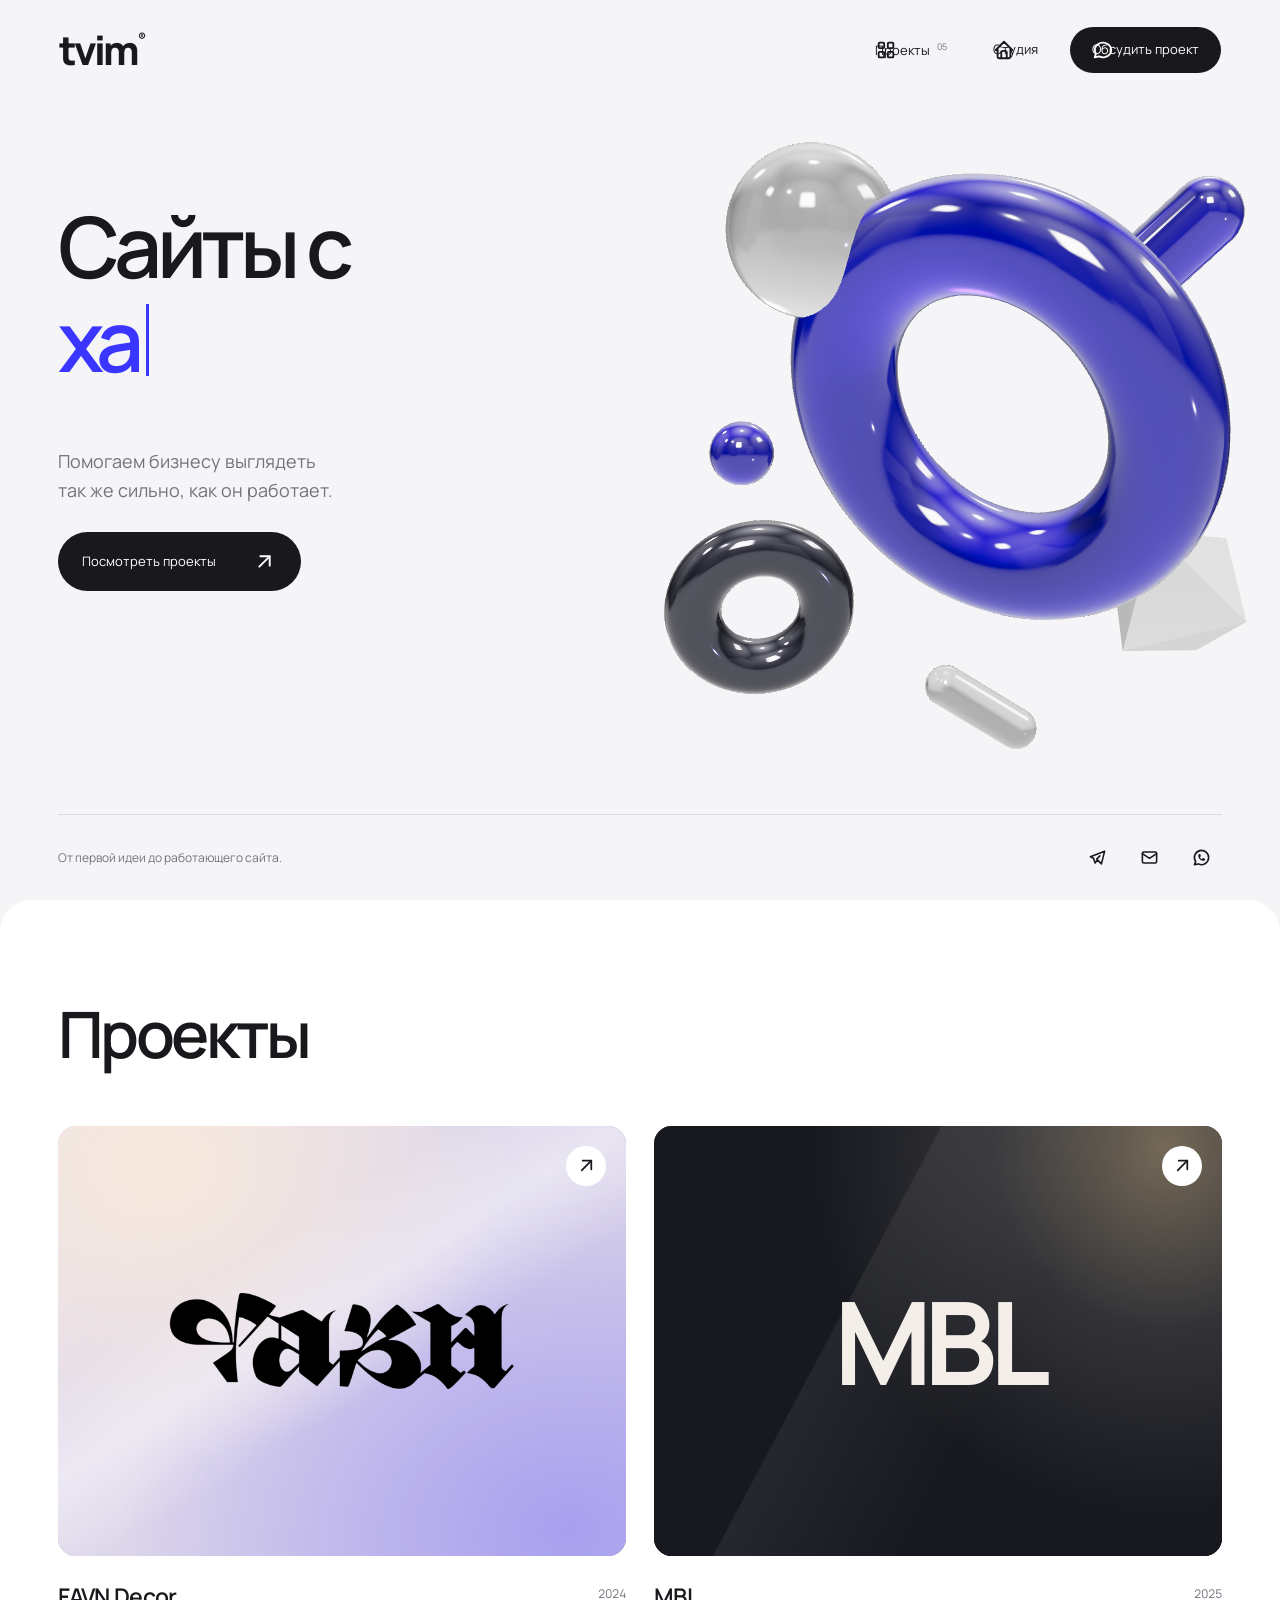
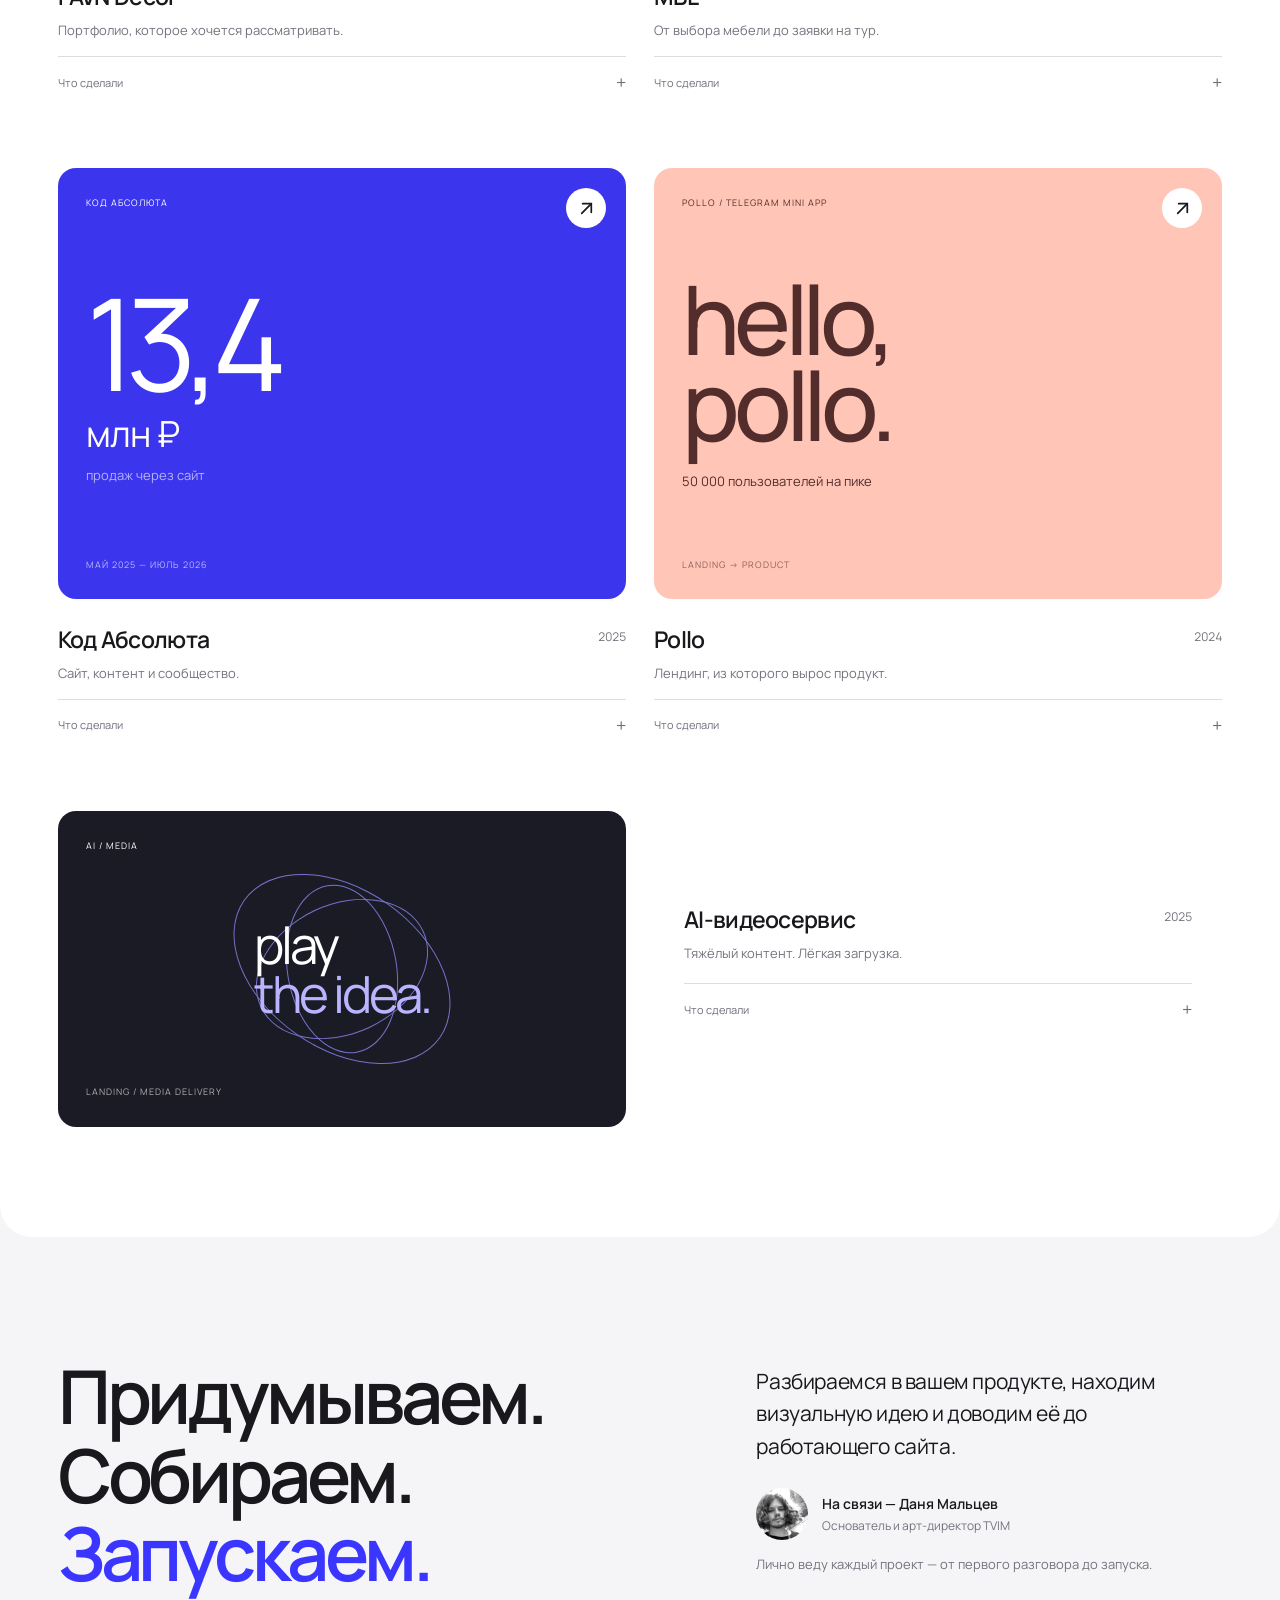
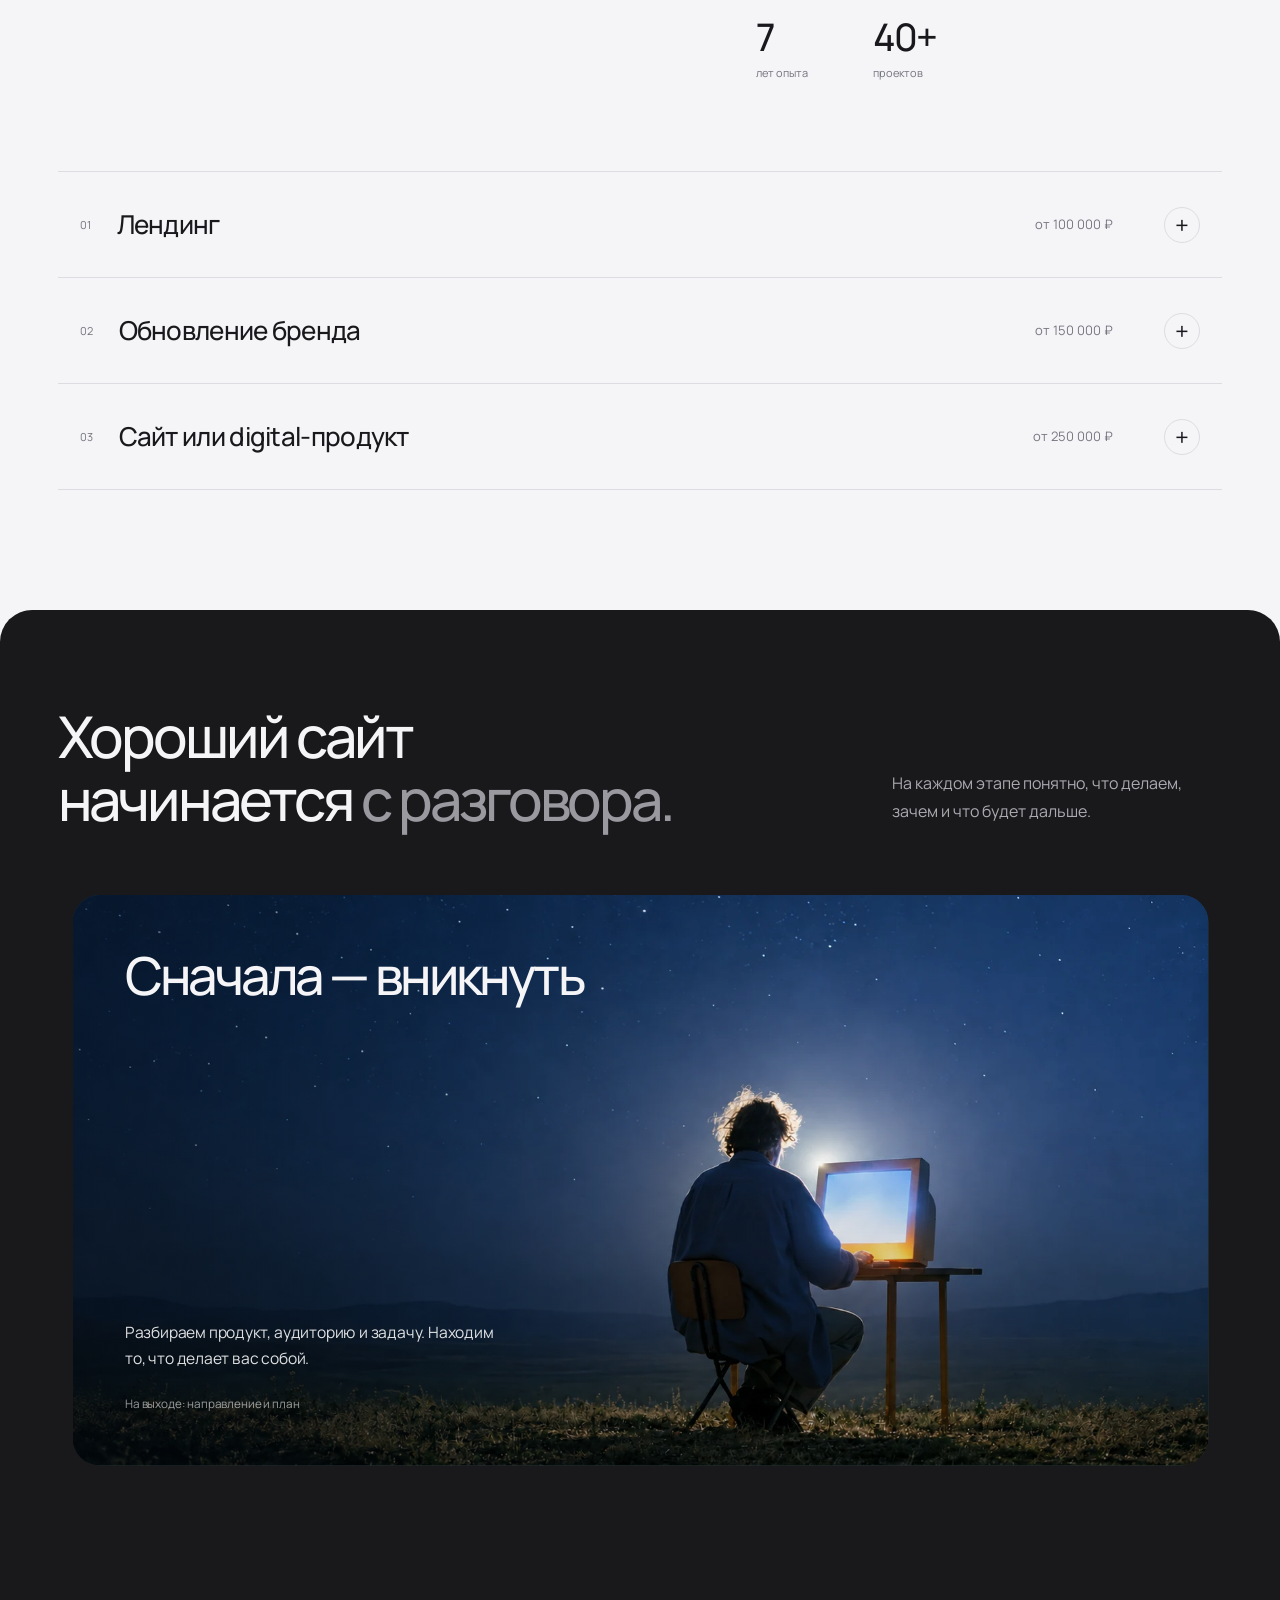
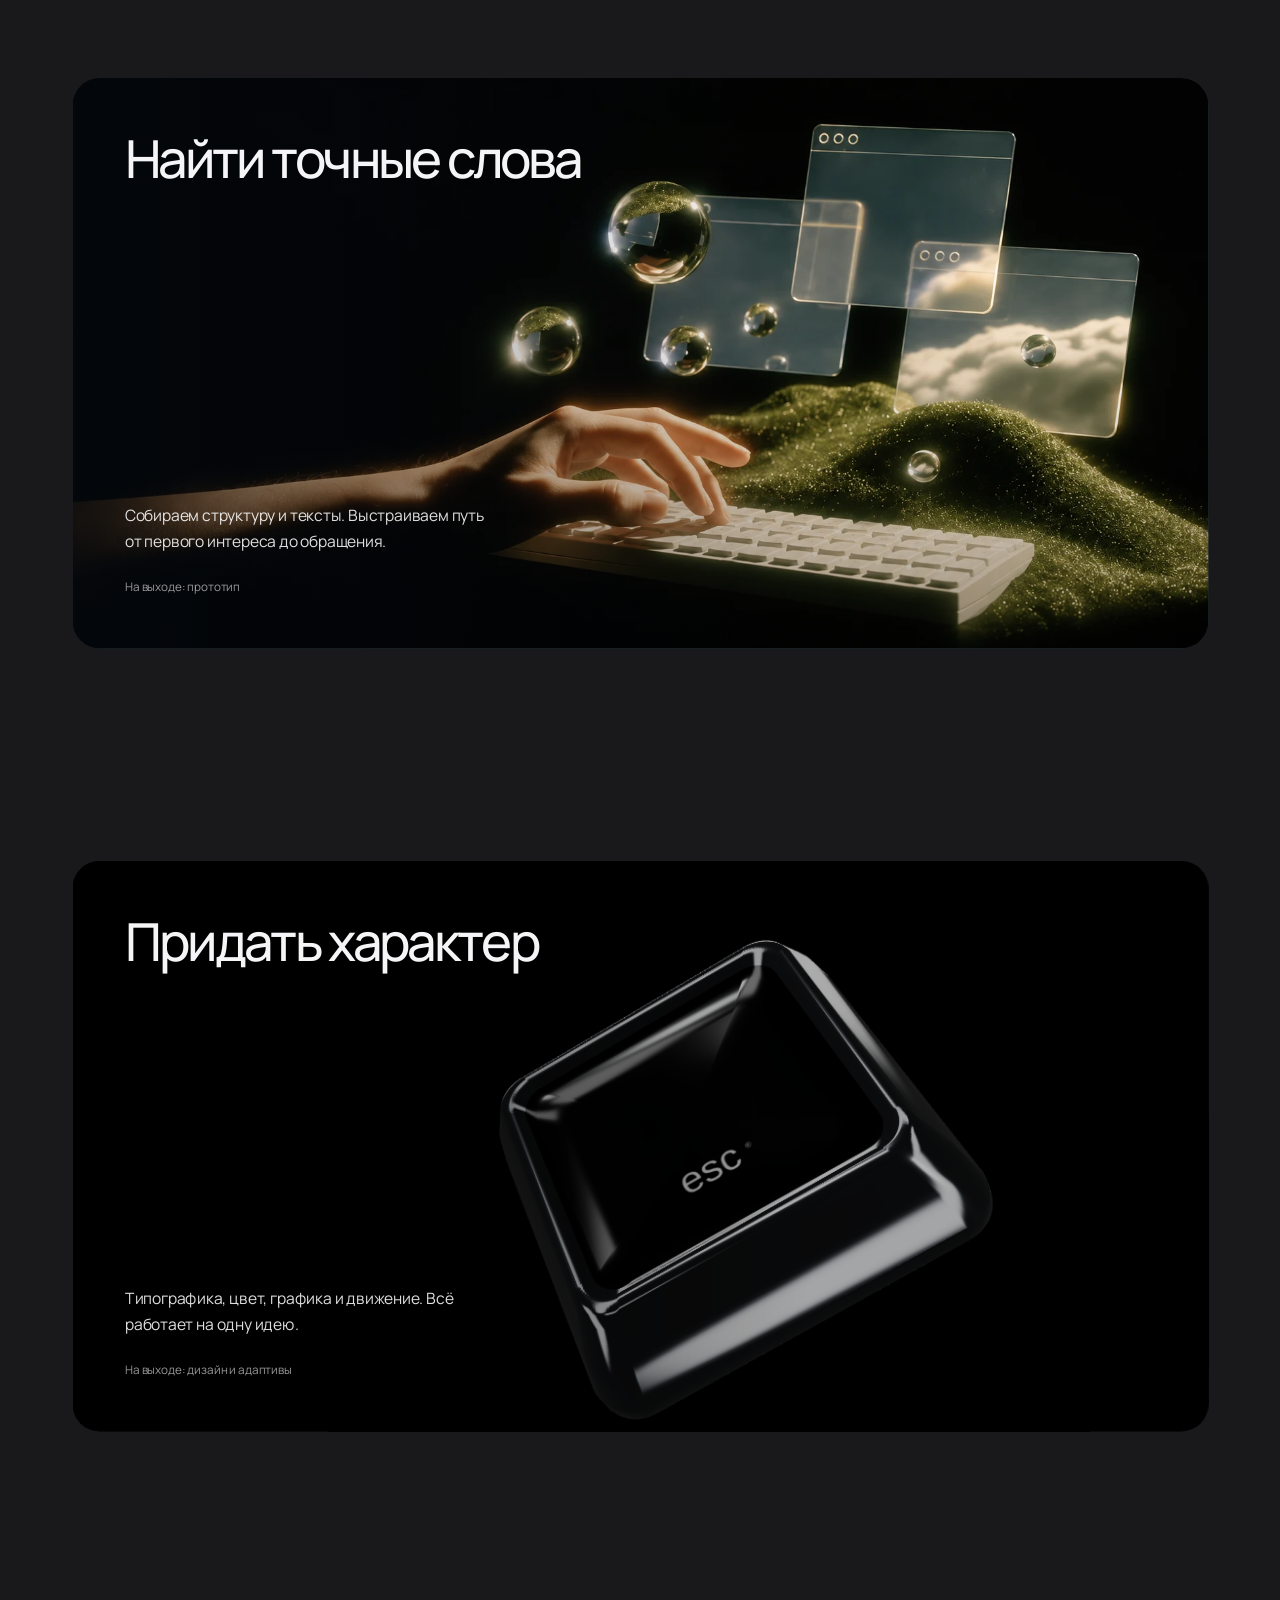
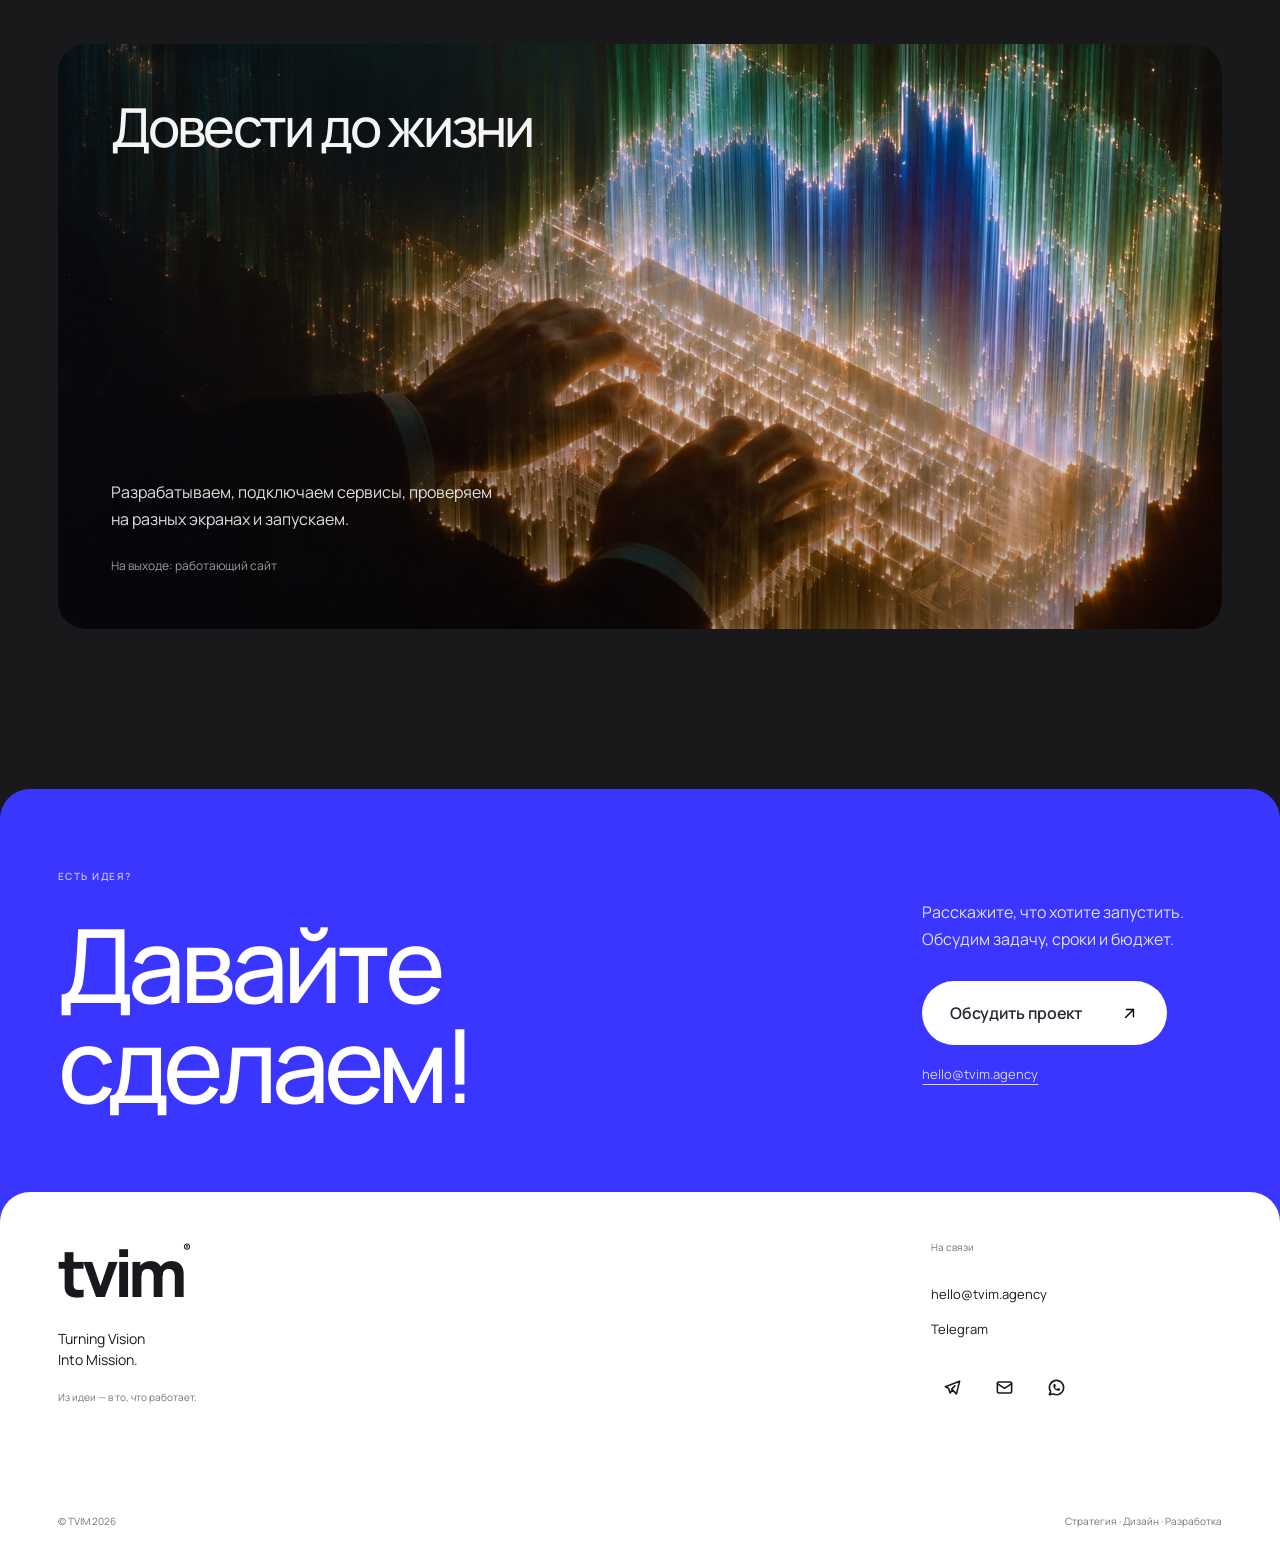
==== index.html @ 922afba2 "Add bounded touch interaction to hero and start mobile previews at viewport center" ====
<!doctype html>
<html lang="ru"><head><meta charset="utf-8"><meta name="viewport" content="width=device-width,initial-scale=1"><title>TVIM — сайты с характером</title><meta name="description" content="TVIM — дизайн и разработка сайтов, брендинг и digital-продукты. Избранные проекты студии."><meta name="theme-color" content="#f5f5f7"><link rel="icon" href="data:image/svg+xml,%3Csvg xmlns='http://www.w3.org/2000/svg' viewBox='0 0 32 32'%3E%3Crect width='32' height='32' rx='8' fill='%233a36ff'/%3E%3Cpath d='M6 9h20v4h-8v12h-4V13H6' fill='white'/%3E%3C/svg%3E"><link rel="stylesheet" href="loader.css?v=20261017-clean-v3"><script src="loader.js?v=20261017-intro-v1"></script><link rel="stylesheet" href="style.css?v=20261017-mobile-v4"><link rel="stylesheet" href="process-posters.css?v=20261017-covers-v1"><script type="importmap">{"imports":{"three":"./vendor/three.module.js"}}</script></head>
<body><div class="site-loader" id="site-loader" aria-hidden="true"><div class="site-loader__logo">tvim<sup>®</sup></div><div class="site-loader__track"><span class="site-loader__bar"></span></div></div><a class="skip" href="#cases">К проектам</a>
<header class="nav"><a href="#top" class="logo" aria-label="TVIM — главная">tvim<span>®</span></a><nav aria-label="Навигация"><a href="#cases" data-section="cases" class="nav-item" aria-label="Проекты" data-tip="Проекты"><span class="nav-icon"><svg class="icon icon-outline" aria-hidden="true" focusable="false"
  xmlns="http://www.w3.org/2000/svg"
  width="24"
  height="24"
  viewBox="0 0 24 24"
  fill="none"
  stroke="currentColor"
  stroke-width="2"
  stroke-linecap="round"
  stroke-linejoin="round"
>
  <path d="M4 5a1 1 0 0 1 1 -1h4a1 1 0 0 1 1 1v4a1 1 0 0 1 -1 1h-4a1 1 0 0 1 -1 -1l0 -4" />
  <path d="M14 5a1 1 0 0 1 1 -1h4a1 1 0 0 1 1 1v4a1 1 0 0 1 -1 1h-4a1 1 0 0 1 -1 -1l0 -4" />
  <path d="M4 15a1 1 0 0 1 1 -1h4a1 1 0 0 1 1 1v4a1 1 0 0 1 -1 1h-4a1 1 0 0 1 -1 -1l0 -4" />
  <path d="M14 15a1 1 0 0 1 1 -1h4a1 1 0 0 1 1 1v4a1 1 0 0 1 -1 1h-4a1 1 0 0 1 -1 -1l0 -4" />
</svg><svg class="icon icon-filled" aria-hidden="true" focusable="false"
  xmlns="http://www.w3.org/2000/svg"
  width="24"
  height="24"
  viewBox="0 0 24 24"
  fill="currentColor"
>
  <path d="M9 3a2 2 0 0 1 2 2v4a2 2 0 0 1 -2 2h-4a2 2 0 0 1 -2 -2v-4a2 2 0 0 1 2 -2z" />
  <path d="M19 3a2 2 0 0 1 2 2v4a2 2 0 0 1 -2 2h-4a2 2 0 0 1 -2 -2v-4a2 2 0 0 1 2 -2z" />
  <path d="M9 13a2 2 0 0 1 2 2v4a2 2 0 0 1 -2 2h-4a2 2 0 0 1 -2 -2v-4a2 2 0 0 1 2 -2z" />
  <path d="M19 13a2 2 0 0 1 2 2v4a2 2 0 0 1 -2 2h-4a2 2 0 0 1 -2 -2v-4a2 2 0 0 1 2 -2z" />
</svg></span><span class="nav-label">Проекты <sup>05</sup></span></a><a href="#studio" data-section="studio" class="nav-item" aria-label="Студия" data-tip="Студия"><span class="nav-icon"><svg class="icon icon-outline" aria-hidden="true" focusable="false"
  xmlns="http://www.w3.org/2000/svg"
  width="24"
  height="24"
  viewBox="0 0 24 24"
  fill="none"
  stroke="currentColor"
  stroke-width="2"
  stroke-linecap="round"
  stroke-linejoin="round"
>
  <path d="M5 12l-2 0l9 -9l9 9l-2 0" />
  <path d="M5 12v7a2 2 0 0 0 2 2h10a2 2 0 0 0 2 -2v-7" />
  <path d="M9 21v-6a2 2 0 0 1 2 -2h2a2 2 0 0 1 2 2v6" />
</svg><svg class="icon icon-filled" aria-hidden="true" focusable="false"
  xmlns="http://www.w3.org/2000/svg"
  width="24"
  height="24"
  viewBox="0 0 24 24"
  fill="currentColor"
>
  <path d="M12.707 2.293l9 9c.63 .63 .184 1.707 -.707 1.707h-1v6a3 3 0 0 1 -3 3h-1v-7a3 3 0 0 0 -2.824 -2.995l-.176 -.005h-2a3 3 0 0 0 -3 3v7h-1a3 3 0 0 1 -3 -3v-6h-1c-.89 0 -1.337 -1.077 -.707 -1.707l9 -9a1 1 0 0 1 1.414 0m.293 11.707a1 1 0 0 1 1 1v7h-4v-7a1 1 0 0 1 .883 -.993l.117 -.007z" />
</svg></span><span class="nav-label">Студия</span></a><a data-section="contact" class="nav-item contact-link" href="#contact" aria-label="Обсудить проект" data-tip="Обсудить проект"><span class="nav-icon"><svg class="icon icon-outline" aria-hidden="true" focusable="false"
  xmlns="http://www.w3.org/2000/svg"
  width="24"
  height="24"
  viewBox="0 0 24 24"
  fill="none"
  stroke="currentColor"
  stroke-width="2"
  stroke-linecap="round"
  stroke-linejoin="round"
>
  <path d="M3 20l1.3 -3.9c-2.324 -3.437 -1.426 -7.872 2.1 -10.374c3.526 -2.501 8.59 -2.296 11.845 .48c3.255 2.777 3.695 7.266 1.029 10.501c-2.666 3.235 -7.615 4.215 -11.574 2.293l-4.7 1" />
</svg><svg class="icon icon-filled" aria-hidden="true" focusable="false"
  xmlns="http://www.w3.org/2000/svg"
  width="24"
  height="24"
  viewBox="0 0 24 24"
  fill="currentColor"
>
  <path d="M5.821 4.91c3.899 -2.765 9.468 -2.539 13.073 .535c3.667 3.129 4.168 8.238 1.152 11.898c-2.841 3.447 -7.965 4.583 -12.231 2.805l-.233 -.101l-4.374 .931l-.04 .006l-.035 .007h-.018l-.022 .005h-.038l-.033 .004l-.021 -.001l-.023 .001l-.033 -.003h-.035l-.022 -.004l-.022 -.002l-.035 -.007l-.034 -.005l-.016 -.004l-.024 -.005l-.049 -.016l-.024 -.005l-.011 -.005l-.022 -.007l-.045 -.02l-.03 -.012l-.011 -.006l-.014 -.006l-.031 -.018l-.045 -.024l-.016 -.011l-.037 -.026l-.04 -.027l-.002 -.004l-.013 -.009l-.043 -.04l-.025 -.02l-.006 -.007l-.056 -.062l-.013 -.014l-.011 -.014l-.039 -.056l-.014 -.019l-.005 -.01l-.042 -.073l-.007 -.012l-.004 -.008l-.007 -.012l-.014 -.038l-.02 -.042l-.004 -.016l-.004 -.01l-.017 -.061l-.007 -.018l-.002 -.015l-.005 -.019l-.005 -.033l-.008 -.042l-.002 -.031l-.003 -.01v-.016l-.004 -.054l.001 -.036l.001 -.023l.002 -.053l.004 -.025v-.019l.008 -.035l.005 -.034l.005 -.02l.004 -.02l.018 -.06l.003 -.013l1.15 -3.45l-.022 -.037c-2.21 -3.747 -1.209 -8.391 2.413 -11.119z" />
</svg></span><span class="nav-label">Обсудить проект</span></a></nav><span class="nav-progress" aria-hidden="true"></span></header>
<main>
<section class="hero" id="top">
<div class="hero-copy"><h1 aria-label="Сайты с характером"><span>Сайты с</span><br><span class="type-line" aria-hidden="true"><em id="typed-word">характером.</em><i class="type-caret"></i></span></h1><button class="type-toggle" type="button" aria-pressed="false" aria-label="Остановить смену заголовка">Ⅱ</button><p class="lead">Помогаем бизнесу выглядеть<br>так же сильно, как он работает.</p><a class="pill-button" href="#cases">Посмотреть проекты <span><span class="arrow-motion" aria-hidden="true"><svg class="arrow arrow-first" aria-hidden="true" focusable="false"
  xmlns="http://www.w3.org/2000/svg"
  width="24"
  height="24"
  viewBox="0 0 24 24"
  fill="none"
  stroke="currentColor"
  stroke-width="2"
  stroke-linecap="round"
  stroke-linejoin="round"
>
  <path d="M17 7l-10 10" />
  <path d="M8 7l9 0l0 9" />
</svg><svg class="arrow arrow-second" aria-hidden="true" focusable="false"
  xmlns="http://www.w3.org/2000/svg"
  width="24"
  height="24"
  viewBox="0 0 24 24"
  fill="none"
  stroke="currentColor"
  stroke-width="2"
  stroke-linecap="round"
  stroke-linejoin="round"
>
  <path d="M17 7l-10 10" />
  <path d="M8 7l9 0l0 9" />
</svg></span></span></a></div>
<div class="scene" id="scene"><div class="scene-fallback" aria-hidden="true"><i></i><i></i><i></i></div><canvas id="hero-canvas" aria-hidden="true"></canvas></div>
<div class="hero-foot"><span>От первой идеи до работающего сайта.</span><div class="social-links"><a href="https://t.me/danyamaltsev" target="_blank" rel="noopener" aria-label="Telegram" title="Telegram"><svg class="icon" aria-hidden="true" focusable="false"
  xmlns="http://www.w3.org/2000/svg"
  width="24"
  height="24"
  viewBox="0 0 24 24"
  fill="none"
  stroke="currentColor"
  stroke-width="2"
  stroke-linecap="round"
  stroke-linejoin="round"
>
  <path d="M15 10l-4 4l6 6l4 -16l-18 7l4 2l2 6l3 -4" />
</svg></a><a href="mailto:hello@tvim.agency" aria-label="Написать на почту" title="Почта"><svg class="icon" aria-hidden="true" focusable="false"
  xmlns="http://www.w3.org/2000/svg"
  width="24"
  height="24"
  viewBox="0 0 24 24"
  fill="none"
  stroke="currentColor"
  stroke-width="2"
  stroke-linecap="round"
  stroke-linejoin="round"
>
  <path d="M3 7a2 2 0 0 1 2 -2h14a2 2 0 0 1 2 2v10a2 2 0 0 1 -2 2h-14a2 2 0 0 1 -2 -2v-10" />
  <path d="M3 7l9 6l9 -6" />
</svg></a><button type="button" class="whatsapp-demo" aria-label="WhatsApp — демо" title="WhatsApp — демо"><svg class="icon" aria-hidden="true" focusable="false"
  xmlns="http://www.w3.org/2000/svg"
  width="24"
  height="24"
  viewBox="0 0 24 24"
  fill="none"
  stroke="currentColor"
  stroke-width="2"
  stroke-linecap="round"
  stroke-linejoin="round"
>
  <path d="M3 21l1.65 -3.8a9 9 0 1 1 3.4 2.9l-5.05 .9" />
  <path d="M9 10a.5 .5 0 0 0 1 0v-1a.5 .5 0 0 0 -1 0v1a5 5 0 0 0 5 5h1a.5 .5 0 0 0 0 -1h-1a.5 .5 0 0 0 0 1" />
</svg></button></div></div>
</section>



<section class="work" id="cases"><div class="section-top"><h2>Проекты</h2></div>
<div class="work-grid">
<article class="project project-favn"><a href="https://favndecor.ru/" target="_blank" rel="noopener" class="project-visual scroll-preview" aria-label="Открыть FAVN Decor"><div class="project-cover cover-favn" aria-hidden="true"><img class="cover-logo-favn" src="assets/favn-logo.png" alt="" width="572" height="160" loading="lazy"></div><div class="mockup-stage" aria-hidden="true"><div class="device-mockup"><div class="preview-browser"><div class="browser-chrome"><i></i><i></i><i></i><span>favndecor.ru</span></div><div class="preview-window"><div class="preview-reel"><div class="favn-frame favn-first"><img src="assets/favn-scroll.jpg" width="1280" height="720" alt="Главная страница FAVN Decor" loading="lazy"></div><div class="favn-frame favn-subframe"><img src="assets/favn-services.jpg" width="1280" height="720" alt="Услуги FAVN Decor" loading="lazy"><span class="favn-side-title" aria-hidden="true">Услуги</span></div><div class="favn-frame favn-subframe"><img src="assets/favn-projects.jpg" width="1280" height="720" alt="Проекты FAVN Decor" loading="lazy"><span class="favn-side-title" aria-hidden="true">Проекты</span></div></div></div></div><span class="device-deck"></span></div><span class="mockup-label">FAVN DECOR</span></div><span class="project-open" aria-hidden="true"><span class="arrow-motion" aria-hidden="true"><svg class="arrow arrow-first" aria-hidden="true" focusable="false"
  xmlns="http://www.w3.org/2000/svg"
  width="24"
  height="24"
  viewBox="0 0 24 24"
  fill="none"
  stroke="currentColor"
  stroke-width="2"
  stroke-linecap="round"
  stroke-linejoin="round"
>
  <path d="M17 7l-10 10" />
  <path d="M8 7l9 0l0 9" />
</svg><svg class="arrow arrow-second" aria-hidden="true" focusable="false"
  xmlns="http://www.w3.org/2000/svg"
  width="24"
  height="24"
  viewBox="0 0 24 24"
  fill="none"
  stroke="currentColor"
  stroke-width="2"
  stroke-linecap="round"
  stroke-linejoin="round"
>
  <path d="M17 7l-10 10" />
  <path d="M8 7l9 0l0 9" />
</svg></span></span></a><div class="project-caption"><div><h3>FAVN Decor</h3><p>Портфолио, которое хочется рассматривать.</p></div><span class="case-year" data-year="favn" title="Пример года для макета">2024</span></div><details><summary>Что сделали <span>+</span></summary><p>Вёрстка более 50 страниц, адаптивы и последующие доработки. Часть исходного дизайна создана командой проекта.</p></details></article>
<article class="project project-mbl"><a href="https://mbltour.ru/" target="_blank" rel="noopener" class="project-visual scroll-preview" aria-label="Открыть MBL"><div class="project-cover cover-mbl" aria-hidden="true"><div class="cover-wordmark">MBL</div></div><div class="mockup-stage" aria-hidden="true"><div class="device-mockup"><div class="preview-browser"><div class="browser-chrome"><i></i><i></i><i></i><span>mbltour.ru</span></div><div class="preview-window"><div class="preview-reel mbl-reel"><img src="assets/mbl-scroll.webp" width="1600" height="3132" alt="Макет сайта MBL: первый экран, коллекция мебели и информация о компании" loading="lazy"></div></div></div><span class="device-deck"></span></div><span class="mockup-label">MBL / COLLECTION</span></div><span class="project-open" aria-hidden="true"><span class="arrow-motion" aria-hidden="true"><svg class="arrow arrow-first" aria-hidden="true" focusable="false"
  xmlns="http://www.w3.org/2000/svg"
  width="24"
  height="24"
  viewBox="0 0 24 24"
  fill="none"
  stroke="currentColor"
  stroke-width="2"
  stroke-linecap="round"
  stroke-linejoin="round"
>
  <path d="M17 7l-10 10" />
  <path d="M8 7l9 0l0 9" />
</svg><svg class="arrow arrow-second" aria-hidden="true" focusable="false"
  xmlns="http://www.w3.org/2000/svg"
  width="24"
  height="24"
  viewBox="0 0 24 24"
  fill="none"
  stroke="currentColor"
  stroke-width="2"
  stroke-linecap="round"
  stroke-linejoin="round"
>
  <path d="M17 7l-10 10" />
  <path d="M8 7l9 0l0 9" />
</svg></span></span></a><div class="project-caption"><div><h3>MBL</h3><p>От выбора мебели до заявки на тур.</p></div><span class="case-year" data-year="mbl" title="Пример года для макета">2024</span></div><details><summary>Что сделали <span>+</span></summary><p>Дизайн и разработка интернет-магазина: многоуровневый каталог, навигация и заявочные сценарии для онлайн- и офлайн-туров по фабрикам Китая.</p></details></article>
<article class="project project-kod"><a class="project-visual metric-cover" href="https://kodabsoluta.ru/" target="_blank" rel="noopener" aria-label="Открыть Код Абсолюта"><span class="cover-label">КОД АБСОЛЮТА</span><div><span class="big-metric">13,4<span>млн ₽</span></span><p>продаж через сайт</p></div><span class="cover-period">МАЙ 2025 — ИЮЛЬ 2026</span><span class="project-open" aria-hidden="true"><span class="arrow-motion" aria-hidden="true"><svg class="arrow arrow-first" aria-hidden="true" focusable="false"
  xmlns="http://www.w3.org/2000/svg"
  width="24"
  height="24"
  viewBox="0 0 24 24"
  fill="none"
  stroke="currentColor"
  stroke-width="2"
  stroke-linecap="round"
  stroke-linejoin="round"
>
  <path d="M17 7l-10 10" />
  <path d="M8 7l9 0l0 9" />
</svg><svg class="arrow arrow-second" aria-hidden="true" focusable="false"
  xmlns="http://www.w3.org/2000/svg"
  width="24"
  height="24"
  viewBox="0 0 24 24"
  fill="none"
  stroke="currentColor"
  stroke-width="2"
  stroke-linecap="round"
  stroke-linejoin="round"
>
  <path d="M17 7l-10 10" />
  <path d="M8 7l9 0l0 9" />
</svg></span></span></a><div class="project-caption"><div><h3>Код Абсолюта</h3><p>Сайт, контент и сообщество.</p></div><span class="case-year" data-year="kod" title="Пример года для макета">2024</span></div><details><summary>Что сделали <span>+</span></summary><p>Создали и развивали сайт, связав его с YouTube и Telegram. За указанный период через сайт оформлено 4 433 заказа; аудитория сообщества — 4 000 человек. Данные из материалов TVIM.</p></details></article>
<article class="project project-pollo"><a class="project-visual pollo-cover" href="https://t.me/pollovotebot" target="_blank" rel="noopener" aria-label="Открыть приложение Pollo"><span class="cover-label">POLLO / TELEGRAM MINI APP</span><div><span class="pollo-word">hello,<br><em>pollo.</em></span><p>50 000 пользователей на пике</p></div><span class="cover-period">LANDING → PRODUCT</span><span class="project-open" aria-hidden="true"><span class="arrow-motion" aria-hidden="true"><svg class="arrow arrow-first" aria-hidden="true" focusable="false"
  xmlns="http://www.w3.org/2000/svg"
  width="24"
  height="24"
  viewBox="0 0 24 24"
  fill="none"
  stroke="currentColor"
  stroke-width="2"
  stroke-linecap="round"
  stroke-linejoin="round"
>
  <path d="M17 7l-10 10" />
  <path d="M8 7l9 0l0 9" />
</svg><svg class="arrow arrow-second" aria-hidden="true" focusable="false"
  xmlns="http://www.w3.org/2000/svg"
  width="24"
  height="24"
  viewBox="0 0 24 24"
  fill="none"
  stroke="currentColor"
  stroke-width="2"
  stroke-linecap="round"
  stroke-linejoin="round"
>
  <path d="M17 7l-10 10" />
  <path d="M8 7l9 0l0 9" />
</svg></span></span></a><div class="project-caption"><div><h3>Pollo</h3><p>Лендинг, из которого вырос продукт.</p></div><span class="case-year" data-year="pollo" title="Пример года для макета">2024</span></div><details><summary>Что сделали <span>+</span></summary><p>После лендинга спроектировали Telegram Mini App: продуктовую логику, пользовательские сценарии и систему экранов. Аудитория на пике — до 50 000 человек, по материалам TVIM.</p></details></article>
<article class="project project-media"><div class="project-visual media-cover" role="img" aria-label="Концептуальная обложка AI-видеосервиса"><span class="cover-label">AI / MEDIA</span><div class="media-orbit"><i></i><i></i><i></i><span>play<br><em>the idea.</em></span></div><span class="cover-period">LANDING / MEDIA DELIVERY</span></div><div class="project-caption"><div><h3>AI-видеосервис</h3><p>Тяжёлый контент. Лёгкая загрузка.</p></div><span class="case-year" data-year="media" title="Пример года для макета">2025</span></div><details><summary>Что сделали <span>+</span></summary><p>Базовая структура, визуальное направление, мультиязычность и выдача изображений и видео через CDN. Последующие изменения — команда клиента.</p></details></article></div>
</section>
<section class="studio" id="studio"><div class="studio-main"><h2>Придумываем.<br>Собираем.<br><em>Запускаем.</em></h2><div class="studio-copy"><p>Разбираемся в вашем продукте, находим визуальную идею и доводим её до работающего сайта.</p><div class="founder-signature"><img class="founder-avatar" src="assets/danya-maltsev.jpg" width="52" height="52" alt="Даня Мальцев" loading="lazy" decoding="async"><div><p class="founder-name">На связи — Даня Мальцев</p><p class="founder-role">Основатель и арт-директор TVIM</p></div></div><p class="founder-note">Лично веду каждый проект — от первого разговора до запуска.</p><div class="studio-proof"><span><strong>7</strong>лет опыта</span><span><strong>40+</strong>проектов</span></div></div></div>
<div class="services" id="offers"><details><summary><span class="service-index">01</span><h3>Лендинг</h3><span class="service-price">от 100 000 ₽</span><span>+</span></summary><div class="service-content"><div class="service-description"><span class="service-kicker">Смысл → дизайн → запуск</span><p>Структура, тексты, индивидуальный дизайн, адаптив и запуск. Спринт за 7 дней — при согласованном объёме, готовом продукте и одном человеке, принимающем решения.</p><a class="service-action" href="https://t.me/danyamaltsev" target="_blank" rel="noopener">Обсудить лендинг<span class="arrow-motion" aria-hidden="true"><svg class="arrow arrow-first" aria-hidden="true" focusable="false"
  xmlns="http://www.w3.org/2000/svg"
  width="24"
  height="24"
  viewBox="0 0 24 24"
  fill="none"
  stroke="currentColor"
  stroke-width="2"
  stroke-linecap="round"
  stroke-linejoin="round"
>
  <path d="M17 7l-10 10" />
  <path d="M8 7l9 0l0 9" />
</svg><svg class="arrow arrow-second" aria-hidden="true" focusable="false"
  xmlns="http://www.w3.org/2000/svg"
  width="24"
  height="24"
  viewBox="0 0 24 24"
  fill="none"
  stroke="currentColor"
  stroke-width="2"
  stroke-linecap="round"
  stroke-linejoin="round"
>
  <path d="M17 7l-10 10" />
  <path d="M8 7l9 0l0 9" />
</svg></span></a></div><div class="service-art art-landing" aria-hidden="true"><div class="mini-site"><div class="mini-nav"><b>forma®</b><span>menu +</span></div><div class="mini-hero"><strong>Есть идея.<br>Есть форма.</strong><div class="mini-orb"></div></div><div class="mini-bottom"><span>Начать с главного</span><b>↗</b></div></div><div class="mini-mobile"><span>forma®</span><b>Всё<br>на своём<br>месте.</b><i></i></div></div></div></details><details><summary><span class="service-index">02</span><h3>Обновление бренда</h3><span class="service-price">от 150 000 ₽</span><span>+</span></summary><div class="service-content"><div class="service-description"><span class="service-kicker">От первого впечатления до системы</span><p>Аудит подачи, визуальное направление, айдентика, дизайн-система и ключевые страницы. Состав работ определяем после знакомства с задачей.</p><a class="service-action" href="https://t.me/danyamaltsev" target="_blank" rel="noopener">Обсудить обновление<span class="arrow-motion" aria-hidden="true"><svg class="arrow arrow-first" aria-hidden="true" focusable="false"
  xmlns="http://www.w3.org/2000/svg"
  width="24"
  height="24"
  viewBox="0 0 24 24"
  fill="none"
  stroke="currentColor"
  stroke-width="2"
  stroke-linecap="round"
  stroke-linejoin="round"
>
  <path d="M17 7l-10 10" />
  <path d="M8 7l9 0l0 9" />
</svg><svg class="arrow arrow-second" aria-hidden="true" focusable="false"
  xmlns="http://www.w3.org/2000/svg"
  width="24"
  height="24"
  viewBox="0 0 24 24"
  fill="none"
  stroke="currentColor"
  stroke-width="2"
  stroke-linecap="round"
  stroke-linejoin="round"
>
  <path d="M17 7l-10 10" />
  <path d="M8 7l9 0l0 9" />
</svg></span></a></div><div class="service-art art-brand" aria-hidden="true"><div class="brand-sheet"><span>Визуальная система / 01</span><strong>Aa<span>Бб</span></strong><div class="swatches"><i></i><i></i><i></i><i></i></div></div><div class="brand-sticker">свой<br><em>почерк.</em><span>✳</span></div></div></div></details><details><summary><span class="service-index">03</span><h3>Сайт или digital-продукт</h3><span class="service-price">от 250 000 ₽</span><span>+</span></summary><div class="service-content"><div class="service-description"><span class="service-kicker">Сценарии, которые складываются в продукт</span><p>Многостраничные сайты, каталоги, Telegram Mini Apps, боты и интеграции. Оцениваем стоимость и сроки после разбора сценариев.</p><a class="service-action" href="https://t.me/danyamaltsev" target="_blank" rel="noopener">Обсудить продукт<span class="arrow-motion" aria-hidden="true"><svg class="arrow arrow-first" aria-hidden="true" focusable="false"
  xmlns="http://www.w3.org/2000/svg"
  width="24"
  height="24"
  viewBox="0 0 24 24"
  fill="none"
  stroke="currentColor"
  stroke-width="2"
  stroke-linecap="round"
  stroke-linejoin="round"
>
  <path d="M17 7l-10 10" />
  <path d="M8 7l9 0l0 9" />
</svg><svg class="arrow arrow-second" aria-hidden="true" focusable="false"
  xmlns="http://www.w3.org/2000/svg"
  width="24"
  height="24"
  viewBox="0 0 24 24"
  fill="none"
  stroke="currentColor"
  stroke-width="2"
  stroke-linecap="round"
  stroke-linejoin="round"
>
  <path d="M17 7l-10 10" />
  <path d="M8 7l9 0l0 9" />
</svg></span></a></div><div class="service-art art-product" aria-hidden="true"><div class="product-window"><div class="product-sidebar">t.<i></i><i></i><i></i></div><div class="product-main"><span>Обзор проекта </span><strong>Всё под рукой.</strong><div class="product-chart"><i></i><i></i><i></i><i></i><i></i><i></i><i></i></div><div class="product-tiles"><span>Каталог</span><span>Сценарии</span><span>Интеграции</span></div></div></div></div></div></details></div></section>
<section class="process process-gallery" id="process" aria-labelledby="process-title" data-header-theme="dark">
<div class="process-heading"><h2 id="process-title">Хороший сайт<br>начинается <em>с разговора.</em></h2><p>На каждом этапе понятно, что делаем, зачем и что будет дальше.</p></div>
<div class="process-posters"><article class="process-poster photo-listen" aria-labelledby="listen-title"><img class="process-photo" src="assets/process-listen.webp" alt="" loading="lazy" decoding="async"><div class="poster-caption"><h3 id="listen-title">Сначала — вникнуть</h3><div class="poster-details"><p>Разбираем продукт, аудиторию и задачу. Находим то, что делает вас собой.</p><small>На выходе: направление и план</small></div></div></article><article class="process-poster photo-words" aria-labelledby="words-title"><img class="process-photo" src="assets/process-words.webp" alt="" loading="lazy" decoding="async"><div class="poster-caption"><h3 id="words-title">Найти точные слова</h3><div class="poster-details"><p>Собираем структуру и тексты. Выстраиваем путь от первого интереса до обращения.</p><small>На выходе: прототип</small></div></div></article><article id="character-card" class="process-poster photo-character" aria-labelledby="character-title"><div class="keycap-scene" aria-hidden="true"><img class="keycap-fallback" src="assets/character-keycap.jpg" alt="" loading="lazy" decoding="async"><canvas class="keycap-canvas"></canvas></div><div class="poster-caption"><h3 id="character-title">Придать характер</h3><div class="poster-details"><p>Типографика, цвет, графика и движение. Всё работает на одну идею.</p><small>На выходе: дизайн и адаптивы</small></div></div></article><article class="process-poster photo-launch" aria-labelledby="launch-title"><img class="process-photo" src="assets/process-launch.webp" alt="" loading="lazy" decoding="async"><div class="poster-caption"><h3 id="launch-title">Довести до жизни</h3><div class="poster-details"><p>Разрабатываем, подключаем сервисы, проверяем на разных экранах и запускаем.</p><small>На выходе: работающий сайт</small></div></div></article></div></section><section class="contact contact-action" id="contact"><div class="contact-title"><p class="eyebrow">ЕСТЬ ИДЕЯ?</p><h2>Давайте<br>сделаем!</h2></div><div class="contact-side"><p>Расскажите, что хотите запустить.<br>Обсудим задачу, сроки и бюджет.</p><a class="contact-button" href="https://t.me/danyamaltsev" target="_blank" rel="noopener">Обсудить проект <span class="arrow-motion" aria-hidden="true"><svg class="arrow arrow-first" aria-hidden="true" focusable="false"
  xmlns="http://www.w3.org/2000/svg"
  width="24"
  height="24"
  viewBox="0 0 24 24"
  fill="none"
  stroke="currentColor"
  stroke-width="2"
  stroke-linecap="round"
  stroke-linejoin="round"
>
  <path d="M17 7l-10 10" />
  <path d="M8 7l9 0l0 9" />
</svg><svg class="arrow arrow-second" aria-hidden="true" focusable="false"
  xmlns="http://www.w3.org/2000/svg"
  width="24"
  height="24"
  viewBox="0 0 24 24"
  fill="none"
  stroke="currentColor"
  stroke-width="2"
  stroke-linecap="round"
  stroke-linejoin="round"
>
  <path d="M17 7l-10 10" />
  <path d="M8 7l9 0l0 9" />
</svg></span></a><a class="contact-email" href="mailto:hello@tvim.agency">hello@tvim.agency</a></div></section>
</main><footer class="footer-grid"><div class="foot-brand"><a class="logo" href="#top" aria-label="TVIM — наверх">tvim<span>®</span></a><p>Turning Vision<br>Into Mission.</p><span>Из идеи — в то, что работает.</span></div><div class="foot-space" aria-hidden="true"></div><div class="foot-contact"><span class="foot-label">На связи</span><a href="mailto:hello@tvim.agency">hello@tvim.agency</a><a href="https://t.me/danyamaltsev" target="_blank" rel="noopener">Telegram <span class="arrow-motion" aria-hidden="true"><svg class="arrow arrow-first" aria-hidden="true" focusable="false"
  xmlns="http://www.w3.org/2000/svg"
  width="24"
  height="24"
  viewBox="0 0 24 24"
  fill="none"
  stroke="currentColor"
  stroke-width="2"
  stroke-linecap="round"
  stroke-linejoin="round"
>
  <path d="M17 7l-10 10" />
  <path d="M8 7l9 0l0 9" />
</svg><svg class="arrow arrow-second" aria-hidden="true" focusable="false"
  xmlns="http://www.w3.org/2000/svg"
  width="24"
  height="24"
  viewBox="0 0 24 24"
  fill="none"
  stroke="currentColor"
  stroke-width="2"
  stroke-linecap="round"
  stroke-linejoin="round"
>
  <path d="M17 7l-10 10" />
  <path d="M8 7l9 0l0 9" />
</svg></span></a><div class="social-links"><a href="https://t.me/danyamaltsev" target="_blank" rel="noopener" aria-label="Telegram" title="Telegram"><svg class="icon" aria-hidden="true" focusable="false"
  xmlns="http://www.w3.org/2000/svg"
  width="24"
  height="24"
  viewBox="0 0 24 24"
  fill="none"
  stroke="currentColor"
  stroke-width="2"
  stroke-linecap="round"
  stroke-linejoin="round"
>
  <path d="M15 10l-4 4l6 6l4 -16l-18 7l4 2l2 6l3 -4" />
</svg></a><a href="mailto:hello@tvim.agency" aria-label="Написать на почту" title="Почта"><svg class="icon" aria-hidden="true" focusable="false"
  xmlns="http://www.w3.org/2000/svg"
  width="24"
  height="24"
  viewBox="0 0 24 24"
  fill="none"
  stroke="currentColor"
  stroke-width="2"
  stroke-linecap="round"
  stroke-linejoin="round"
>
  <path d="M3 7a2 2 0 0 1 2 -2h14a2 2 0 0 1 2 2v10a2 2 0 0 1 -2 2h-14a2 2 0 0 1 -2 -2v-10" />
  <path d="M3 7l9 6l9 -6" />
</svg></a><button type="button" class="whatsapp-demo" aria-label="WhatsApp — демо" title="WhatsApp — демо"><svg class="icon" aria-hidden="true" focusable="false"
  xmlns="http://www.w3.org/2000/svg"
  width="24"
  height="24"
  viewBox="0 0 24 24"
  fill="none"
  stroke="currentColor"
  stroke-width="2"
  stroke-linecap="round"
  stroke-linejoin="round"
>
  <path d="M3 21l1.65 -3.8a9 9 0 1 1 3.4 2.9l-5.05 .9" />
  <path d="M9 10a.5 .5 0 0 0 1 0v-1a.5 .5 0 0 0 -1 0v1a5 5 0 0 0 5 5h1a.5 .5 0 0 0 0 -1h-1a.5 .5 0 0 0 0 1" />
</svg></button></div></div><div class="foot-bottom"><span>© TVIM 2026</span><span>Стратегия · Дизайн · Разработка</span></div></footer><dialog id="whatsapp-dialog"><button class="dialog-close" aria-label="Закрыть">×</button><span class="eyebrow">Демо-контакт</span><h2>Здесь будет<br>WhatsApp.</h2><p>В этом варианте номер ещё не добавлен.<br>Пока можно написать в Telegram.</p><a class="pill-button" href="https://t.me/danyamaltsev" target="_blank" rel="noopener">Открыть Telegram <span class="arrow-motion" aria-hidden="true"><svg class="arrow arrow-first" aria-hidden="true" focusable="false"
  xmlns="http://www.w3.org/2000/svg"
  width="24"
  height="24"
  viewBox="0 0 24 24"
  fill="none"
  stroke="currentColor"
  stroke-width="2"
  stroke-linecap="round"
  stroke-linejoin="round"
>
  <path d="M17 7l-10 10" />
  <path d="M8 7l9 0l0 9" />
</svg><svg class="arrow arrow-second" aria-hidden="true" focusable="false"
  xmlns="http://www.w3.org/2000/svg"
  width="24"
  height="24"
  viewBox="0 0 24 24"
  fill="none"
  stroke="currentColor"
  stroke-width="2"
  stroke-linecap="round"
  stroke-linejoin="round"
>
  <path d="M17 7l-10 10" />
  <path d="M8 7l9 0l0 9" />
</svg></span></a></dialog><script src="interactions.js?v=20261017-touch-v5" defer></script><script type="module" src="app.js?v=20261017-touch-v5"></script><script src="process-posters.js?v=20261017-covers-v1" defer></script><script type="module" src="keycap.js?v=20261017-covers-v1"></script></body></html>
---- loader.css ----
.site-loader{display:none}
html.is-loading{overflow:hidden}
html.is-loading .site-loader{display:grid}
.site-loader{position:fixed;inset:0;z-index:1000;place-items:center;background:var(--blue,#3a36ff);color:#fff;user-select:none;cursor:wait;clip-path:inset(0);transition:clip-path .55s cubic-bezier(.76,0,.24,1)}
.site-loader__logo{display:flex;align-items:flex-start;font-family:Manrope,Arial,sans-serif;font-size:clamp(96px,18vw,260px);font-weight:800;line-height:1;letter-spacing:-.075em;animation:loader-arrive .65s cubic-bezier(.22,.8,.2,1) both}
.site-loader__logo sup{font-size:.22em;line-height:1;letter-spacing:0;margin:.2em 0 0 .18em;color:inherit}
.site-loader__track{position:absolute;left:var(--pad,6vw);right:var(--pad,6vw);bottom:max(36px,env(safe-area-inset-bottom));height:4px;border-radius:999px;background:#ffffff26}
.site-loader__bar{position:relative;display:block;width:calc(100% * var(--load-progress,.08));height:100%;border-radius:inherit;background:#caff7e;transition:width .3s cubic-bezier(.22,.8,.2,1)}
.site-loader.is-leaving{clip-path:inset(0 0 100% 0);pointer-events:none}
@keyframes loader-arrive{from{opacity:0;transform:translateY(24px)}to{opacity:1;transform:translateY(0)}}
@media(prefers-reduced-motion:reduce){.site-loader,.site-loader__bar,.site-loader__logo{transition:none}.site-loader__logo{animation:none}}
---- style.css ----
@import url('https://fonts.googleapis.com/css2?family=Manrope:wght@400;500;600;700;800&display=swap');
:root{--paper:#f5f5f7;--ink:#19191d;--muted:#73737e;--blue:#3a36ff;--line:#dcdce2;--pad:4.5vw;--ease:cubic-bezier(.22,.8,.2,1)}
*{box-sizing:border-box}html{scroll-behavior:smooth;scroll-padding-top:110px}body{margin:0;font:16px/1.5 Manrope,Arial,sans-serif;background:var(--paper);color:var(--ink);-webkit-font-smoothing:antialiased}a{color:inherit;text-decoration:none}button{font:inherit;cursor:pointer}button,a,summary{-webkit-tap-highlight-color:transparent}button{border:0}h1,h2,h3,p{margin:0}em{font-style:normal;font-weight:inherit}a:focus-visible,button:focus-visible,summary:focus-visible{outline:2px solid var(--blue);outline-offset:5px}::selection{background:var(--blue);color:white}.arrow,.icon{display:inline-block;vertical-align:middle;width:24px;height:24px;flex:none}.arrow{transition:transform .35s var(--ease)}a:hover .arrow{transform:translate(3px,-3px)}.skip{position:fixed;top:-100px;z-index:100}.skip:focus{top:12px;background:white;padding:12px}.logo{font-size:40px;letter-spacing:-3px;font-weight:800;line-height:1;flex:none}.logo>span{font-size:12px;letter-spacing:0;vertical-align:top;margin-left:4px}.nav{height:100px;position:fixed;top:0;left:var(--pad);right:var(--pad);z-index:50;display:flex;align-items:center;justify-content:space-between;border:1px solid transparent;border-radius:0;padding:0;transition:height .6s var(--ease),top .6s var(--ease),left .6s var(--ease),right .6s var(--ease),padding .6s var(--ease),border-radius .6s var(--ease),background .4s,box-shadow .4s}.nav nav{display:flex;align-items:center;gap:18px}.nav-item{display:flex;align-items:center;justify-content:center;gap:0;position:relative;min-height:46px;padding:0 14px;border-radius:30px;font-size:13px;transition:background .3s,color .3s,padding .5s,gap .5s}.nav-item>.icon{width:0;opacity:0;transition:width .5s var(--ease),opacity .3s}.nav-label{max-width:200px;overflow:hidden;white-space:nowrap;transition:max-width .55s var(--ease),opacity .25s}.nav sup{color:var(--muted);font-size:9px;margin-left:4px}.contact-link{background:var(--ink);color:white;padding:0 22px}.nav-item:hover{background:#e6e6ed}.contact-link:hover{background:var(--blue);color:white}.nav-progress{position:absolute;left:26px;right:26px;height:2px;bottom:0;background:var(--blue);transform:scaleX(var(--progress,0));transform-origin:left;opacity:0;transition:opacity .3s}.nav.is-compact{top:16px;left:calc(50% - 192px);right:calc(50% - 192px);height:64px;padding:0 17px;border:1px solid #ffffffa0;border-radius:23px;background:#ffffffed;backdrop-filter:blur(20px);box-shadow:0 8px 40px #19191d13}.nav.is-compact .logo{font-size:32px}.nav.is-compact nav{gap:6px}.nav.is-compact .nav-item{padding:0 13px}.nav.is-compact .nav-item>.icon{width:21px;opacity:1}.nav.is-compact .nav-label{max-width:0;opacity:0}.nav.is-compact .nav-progress{opacity:1}.nav.is-compact .nav-item:after{content:attr(data-tip);position:absolute;top:calc(100% + 20px);left:50%;transform:translateX(-50%) translateY(-4px);padding:8px 12px;border-radius:10px;background:var(--ink);color:white;font-size:11px;white-space:nowrap;opacity:0;pointer-events:none;transition:.2s}.nav.is-compact .nav-item:hover:after,.nav.is-compact .nav-item:focus-visible:after{opacity:1;transform:translateX(-50%) translateY(0)}
.hero{min-height:820px;height:100svh;max-height:1100px;padding:200px var(--pad) 100px;position:relative;isolation:isolate;overflow:hidden}.hero-copy{position:relative;z-index:2;width:62%;pointer-events:none}.hero-copy a,.hero-copy button{pointer-events:auto}.hero h1{font-size:clamp(60px,6.6vw,112px);font-weight:600;letter-spacing:-.065em;line-height:1.08}.type-line{display:inline-flex;align-items:center;white-space:nowrap;min-height:1.15em}.hero h1 em{color:var(--blue)}.type-caret{width:3px;height:.85em;background:var(--blue);display:inline-block;margin-left:7px;animation:caret 1s step-end infinite}.type-toggle{position:absolute;top:-29px;left:0;background:transparent;color:#9696a1;width:24px;height:24px;border:1px solid #d8d8df;border-radius:50%;font-size:10px;opacity:0;transition:opacity .2s}.hero-copy:hover .type-toggle,.type-toggle:focus-visible{opacity:1}@keyframes caret{50%{opacity:0}}.lead{font-size:18px;line-height:1.6;color:var(--muted);margin:32px 0 28px}.pill-button{display:inline-flex;align-items:center;gap:36px;background:var(--ink);color:white;border-radius:40px;padding:17px 24px;font-size:13px;transition:background .25s,transform .3s}.pill-button:hover{background:var(--blue);transform:translateY(-2px)}.scene{position:absolute;right:-3%;top:85px;width:56%;height:calc(100% - 165px);z-index:1;touch-action:pan-y}.scene canvas{width:100%;height:100%;display:block;position:relative;z-index:1}.scene-fallback{position:absolute;inset:0;display:flex;align-items:center;justify-content:center}.scene.ready .scene-fallback{display:none}.scene-fallback i{position:absolute;border-radius:50%;width:48%;aspect-ratio:1;border:clamp(30px,4vw,65px) solid var(--blue);transform:rotate(-25deg) scaleX(.8)}.scene-fallback i:nth-child(2){width:17%;background:linear-gradient(135deg,#fff,#777);border:0;left:20%;top:20%}.scene-fallback i:nth-child(3){width:12%;border:0;background:#202027;right:18%;bottom:23%}.hero-foot{position:absolute;bottom:0;left:var(--pad);right:var(--pad);height:86px;border-top:1px solid var(--line);display:flex;align-items:center;justify-content:space-between;gap:20px;font-size:12px;color:var(--muted);z-index:3}.social-links{display:flex;gap:10px}.social-links>a,.social-links>button{width:42px;height:42px;display:grid;place-items:center;border:1px solid var(--line);border-radius:50%;background:transparent;color:var(--ink);transition:background .25s,color .25s,transform .25s}.social-links>a:hover,.social-links>button:hover{background:var(--blue);border-color:var(--blue);color:white;transform:translateY(-3px)}.social-links .icon{width:19px;height:19px}
h2{font-size:clamp(40px,5vw,76px);line-height:1.06;letter-spacing:-.055em;font-weight:600}h2 em{color:var(--blue)}.eyebrow{font-size:10px;letter-spacing:1.5px;text-transform:uppercase;font-weight:600}.split-grid{display:grid;grid-template-columns:minmax(0,1fr) minmax(0,1fr);gap:16px;padding:42px var(--pad) 80px}.split-cell{border-radius:24px;min-height:540px;padding:36px;position:relative;display:flex;flex-direction:column;justify-content:space-between;overflow:hidden}.cell-dark{background:#202024;color:white}.cell-light{background:#e9e9ee}.cell-number{font-size:10px;letter-spacing:.6px;opacity:.55}.cell-content{padding:65px 0 35px}.cell-content h2{font-size:clamp(32px,3.65vw,61px);line-height:1.08;font-weight:500}.cell-content p{max-width:350px;font-size:14px;margin-top:28px;color:#adadb6;line-height:1.7}.cell-light .cell-content p{color:#666671}.cell-line{height:2px;width:40px;background:var(--blue);position:absolute;bottom:35px;left:36px;transition:width .8s var(--ease)}.split-cell:hover .cell-line{width:calc(100% - 72px)}
.work{padding:100px var(--pad) 110px;background:#fff;border-radius:32px;position:relative;z-index:2}.section-top{display:flex;align-items:flex-end;justify-content:space-between;gap:24px;margin-bottom:58px}.section-count{font-size:14px;font-weight:400;letter-spacing:0;color:var(--muted);vertical-align:top;display:inline-block;padding-top:12px;margin-left:14px}.section-top>p{font-size:13px;color:var(--muted)}.work-grid{display:grid;grid-template-columns:minmax(0,1fr) minmax(0,1fr);gap:60px 28px}.project{min-width:0}.project-visual{display:block;position:relative;aspect-ratio:1.32;overflow:hidden;border-radius:18px;isolation:isolate;background:#e5e5eb;transform:translateZ(0)}.project-visual>img{width:100%;height:100%;object-fit:cover;object-position:top center;transition:transform 1s var(--ease)}.project-favn .project-visual{background:#d5d7c7;padding:15% 6% 12%}.project-mbl .project-visual{background:#e7e3df;padding:15% 7% 12%}.project-mbl .project-visual>img{height:auto;aspect-ratio:1.62;object-fit:cover;object-position:top;position:relative;top:8%;border-radius:3px;box-shadow:0 26px 50px #13132120;transform:perspective(1100px) rotateY(5deg) rotateX(4deg) rotateZ(3deg) scale(1.02)}.project-mbl .project-visual:hover>img{transform:perspective(1100px) rotateY(0) rotateX(0) rotateZ(0) scale(1.04)}.project-open{position:absolute;right:20px;top:20px;width:40px;height:40px;border-radius:50%;display:grid;place-items:center;background:white;color:var(--ink);z-index:3;transition:transform .4s,background .3s,color .3s}.project-open .arrow{width:20px;height:20px}.project-visual:hover .project-open{background:var(--blue);color:white;transform:translate(2px,-2px)}.image-tag{position:absolute;bottom:22px;left:24px;font-size:10px;letter-spacing:.7px;color:#34343d}.preview-browser{border-radius:7px;overflow:hidden;box-shadow:0 26px 50px #13132125;transform:perspective(1100px) rotateY(-3deg) rotateZ(-3deg);transition:transform .65s var(--ease);background:#e7e7e7}.browser-chrome{height:22px;display:flex;align-items:center;gap:4px;padding:0 8px;position:relative;background:#f6f6f6}.browser-chrome i{width:4px;height:4px;border-radius:50%;background:#c6c6cb}.browser-chrome>span{font-size:7px;position:absolute;left:50%;transform:translateX(-50%);color:#777}.preview-window{aspect-ratio:1280/720;overflow:hidden}.preview-reel{display:flex;flex-direction:column;transition:transform 1s var(--ease)}.preview-reel img{width:100%;height:auto;display:block;aspect-ratio:1280/720;object-fit:cover}.scroll-preview:is(:hover,:focus-visible) .preview-browser{transform:perspective(1100px) rotateY(0) rotateZ(0) scale(1.02)}.scroll-preview.is-playing .preview-reel{animation:preview-scroll 10s cubic-bezier(.45,0,.2,1) infinite}.scroll-preview:focus-visible .preview-reel{animation:preview-scroll 10s cubic-bezier(.45,0,.2,1) infinite}@keyframes preview-scroll{0%,12%{transform:translateY(0)}35%,45%{transform:translateY(-33.333%)}70%,82%{transform:translateY(-66.666%)}100%{transform:translateY(0)}}.preview-toggle{display:none;font-size:11px;padding:7px 11px;border-radius:20px;background:#eeeef4;margin-top:10px}.project-caption{display:flex;justify-content:space-between;gap:14px;padding:23px 0 16px}.project-caption h3{font-size:23px;letter-spacing:-.7px;font-weight:600;display:inline}.case-year{font-size:10px;color:var(--muted);margin-left:12px;font-variant-numeric:tabular-nums}.project-caption p{font-size:13px;color:var(--muted);margin-top:7px}.project-caption>span{font-size:10px;color:var(--muted);padding-top:8px;white-space:nowrap}details{border-top:1px solid var(--line)}summary{cursor:pointer;list-style:none;display:flex;align-items:center;justify-content:space-between}summary::-webkit-details-marker{display:none}.project summary{padding:12px 0;font-size:11px;color:#6f6f7c}.project summary span{font-size:18px}details[open] summary>span:last-child{transform:rotate(45deg)}details summary>span:last-child{transition:transform .3s}.project details p{font-size:13px;line-height:1.75;color:var(--muted);padding:6px 0 18px;max-width:490px}.metric-cover,.pollo-cover,.media-cover{padding:28px;display:flex;flex-direction:column;justify-content:space-between}.metric-cover{background:#3b35ee;color:white}.cover-label,.cover-period{font-size:9px;letter-spacing:1px}.big-metric{font-size:clamp(75px,10vw,160px);line-height:.95;letter-spacing:-.075em;display:block}.big-metric>span{display:block;font-size:36px;line-height:1.3;letter-spacing:-1px;margin:8px 0}.metric-cover>div>p{font-size:13px;color:#ffffffa0}.cover-period{opacity:.65}.pollo-cover{background:#ffc6b7;color:#532d2b}.pollo-word{font-size:clamp(64px,7.5vw,112px);line-height:.9;letter-spacing:-.065em;font-weight:500}.pollo-cover>div>p{margin-top:23px;font-size:13px}.project-media{grid-column:1/-1;display:grid;grid-template-columns:minmax(0,1fr) minmax(0,1fr);column-gap:28px}.project-media>.project-visual{grid-row:1/3;aspect-ratio:1.8}.project-media>.project-caption{align-self:end;flex-direction:column;padding:0 30px 20px}.project-media>details{margin:0 30px;align-self:start}.media-cover{background:#1b1b26;color:white}.media-orbit{position:relative;display:grid;place-items:center;min-height:150px;flex:1}.media-orbit>span{position:relative;z-index:2;font-size:clamp(30px,4vw,65px);line-height:.95;letter-spacing:-.06em}.media-orbit em{color:#bab4ff}.media-orbit i{position:absolute;width:180px;height:130px;border:1px solid #7771ca;border-radius:50%;transform:rotate(-25deg)}.media-orbit i:nth-child(2){transform:rotate(35deg);width:240px;height:160px}.media-orbit i:nth-child(3){transform:rotate(80deg);width:170px;height:110px}.media-cover:hover .media-orbit i{animation:orbit 6s ease-in-out infinite alternate}@keyframes orbit{to{transform:rotate(150deg)}}
.studio{padding:120px var(--pad)}.studio-main{display:grid;grid-template-columns:minmax(0,1.3fr) minmax(0,1fr);gap:8%;align-items:start}.studio h2{font-size:clamp(45px,5.8vw,90px)}.studio-copy{max-width:440px;padding-top:8px}.studio-copy>p{font-size:21px;letter-spacing:-.4px;line-height:1.55}.studio-copy p.muted{font-size:14px;letter-spacing:0;margin-top:24px;color:var(--muted)}.studio-proof{display:flex;gap:65px;margin-top:32px}.studio-proof>span{display:flex;flex-direction:column;color:var(--muted);font-size:11px}.studio-proof strong{font-size:38px;letter-spacing:-2px;color:var(--ink);font-weight:500}.services{margin-top:90px;border-bottom:1px solid var(--line)}.services>details{position:relative;transition:background .35s,border-radius .35s}.services summary{padding:30px 22px;gap:26px;position:relative;overflow:hidden;border-radius:14px;isolation:isolate;min-height:105px}.services summary:before{content:'';position:absolute;inset:0;background:radial-gradient(ellipse 220px 150px at var(--pointer-x,50%) 50%,#3a36ff13,transparent);opacity:0;z-index:-1;transition:opacity .3s}.services summary:hover:before{opacity:1}.service-index{font-size:11px;color:var(--muted);transition:color .25s}.services h3{font-size:26px;font-weight:500;letter-spacing:-.7px;transition:transform .4s var(--ease),color .3s}.service-price{font-size:13px;margin-left:auto;color:#777782}.services summary>span:last-child{font-size:24px;margin-left:25px;width:36px;height:36px;border:1px solid var(--line);border-radius:50%;display:grid;place-items:center;line-height:1;transition:transform .4s,background .3s,color .3s}.services summary:hover h3{transform:translateX(8px);color:var(--blue)}.services summary:hover>span:last-child,.services details[open] summary>span:last-child{background:var(--blue);border-color:var(--blue);color:white}.services>details[open]{background:white;border-radius:18px;border-color:transparent;margin:10px 0}.services details[open] summary h3{color:var(--blue)}.service-content{display:grid;grid-template-columns:minmax(0,1fr) minmax(0,1.1fr);gap:7%;padding:10px 25px 30px 63px;align-items:center}.service-description{font-size:14px;color:var(--muted);line-height:1.8}.service-kicker{display:block;font-size:10px;letter-spacing:.6px;color:var(--blue);margin-bottom:18px}.service-action{display:inline-flex;align-items:center;gap:24px;font-size:12px;color:var(--ink);border-bottom:1px solid var(--line);padding:8px 0;margin-top:24px}.service-action .arrow{width:17px;height:17px}.visual-note{display:block;font-size:10px;color:#90909a;margin-top:25px}.service-art{aspect-ratio:1.35;position:relative;border-radius:14px;overflow:hidden;min-width:0;perspective:900px}.art-tag{position:absolute;top:18px;left:20px;font-size:9px;letter-spacing:.3px}.art-landing{background:#e4e3ff}.mini-site{position:absolute;top:21%;left:8%;width:72%;height:69%;background:#fffef7;border-radius:6px;box-shadow:0 20px 35px #30238820;transform:rotate(-5deg);padding:16px;color:#25223b}.mini-nav{display:flex;align-items:center;justify-content:space-between;font-size:8px}.mini-nav b{font-size:15px;letter-spacing:-1px}.mini-hero{display:flex;align-items:center;height:70%;position:relative}.mini-hero>strong{font-size:clamp(22px,2.5vw,40px);line-height:1.05;letter-spacing:-1.6px;z-index:2}.mini-orb{position:absolute;right:0;width:39%;aspect-ratio:1;border:17px solid #4b3dff;border-radius:50%;box-shadow:4px 4px 0 #2f2499;transform:rotate(-20deg) scaleX(.85)}.mini-bottom{display:flex;justify-content:space-between;font-size:7px;border-top:1px solid #dedde6;padding-top:8px}.mini-mobile{position:absolute;right:7%;bottom:8%;width:24%;height:58%;padding:13px 9px;background:#29233c;border:4px solid #171321;color:white;border-radius:16px;transform:rotate(8deg);box-shadow:0 12px 25px #20123925;display:flex;flex-direction:column;justify-content:space-between}.mini-mobile>span{font-size:8px}.mini-mobile>b{font-size:clamp(12px,1.4vw,23px);line-height:1.1;letter-spacing:-.5px}.mini-mobile>i{height:20%;border-radius:6px;background:#c2b9ff}.art-brand{background:#edece6}.brand-sheet{position:absolute;left:9%;top:24%;width:62%;height:62%;background:#3935ff;color:white;transform:rotate(-7deg);padding:20px;box-shadow:0 20px 30px #1f1e541c}.brand-sheet>span{font-size:7px}.brand-sheet>strong{font-size:clamp(36px,5vw,76px);line-height:1.2;display:block;letter-spacing:-.08em}.brand-sheet strong>span{opacity:.5}.swatches{display:flex;gap:6px;margin-top:10px}.swatches i{width:24px;height:24px;border-radius:50%;background:#fff}.swatches i:nth-child(2){background:#171721}.swatches i:nth-child(3){background:#c3bdff}.swatches i:nth-child(4){background:#caff7e}.brand-sticker{position:absolute;right:8%;bottom:13%;width:38%;aspect-ratio:1;background:#caff7e;padding:18px;transform:rotate(12deg);font-size:clamp(20px,2.5vw,38px);line-height:1;letter-spacing:-.06em;box-shadow:0 8px 30px #3333}.brand-sticker>span{position:absolute;right:15px;bottom:10px;font-size:40px}.art-product{background:#dce9e7}.product-window{position:absolute;left:7%;right:7%;top:23%;height:65%;background:#fff;border-radius:8px;display:flex;box-shadow:0 20px 40px #173a3a20;transform:rotate(-3deg);overflow:hidden}.product-sidebar{width:14%;background:#20212a;color:white;padding:12px;font-size:19px;font-weight:800;letter-spacing:-1px}.product-sidebar i{display:block;width:12px;height:5px;background:#646573;border-radius:3px;margin-top:20px}.product-main{padding:17px;width:86%}.product-main>span{font-size:7px;display:flex;justify-content:space-between;gap:5px}.product-main>span b{font-weight:400;color:#528369}.product-main>strong{font-size:clamp(18px,2vw,30px);letter-spacing:-1px;margin-top:14px;display:block}.product-chart{display:flex;align-items:flex-end;gap:8px;height:42%;margin-top:14px}.product-chart i{background:#a4a0ff;flex:1;height:25%;border-radius:4px 4px 0 0}.product-chart i:nth-child(2){height:40%}.product-chart i:nth-child(3){height:35%}.product-chart i:nth-child(4){height:60%}.product-chart i:nth-child(5){height:55%}.product-chart i:nth-child(6){height:75%}.product-chart i:nth-child(7){height:100%;background:var(--blue)}.product-tiles{display:flex;gap:7px;margin-top:10px}.product-tiles span{background:#f1f1f5;padding:5px;font-size:6px;flex:1;border-radius:3px}.product-chip{position:absolute;bottom:9%;right:5%;background:#caff7e;font-size:10px;padding:12px 16px;border-radius:8px;transform:rotate(3deg)}.services details[open] .service-content{animation:reveal-panel .65s var(--ease)}.services details[open] .mini-mobile,.services details[open] .brand-sticker,.services details[open] .product-chip{animation:pop-in .95s var(--ease)}.services details[open] .product-chart i{animation:grow-bar 1.1s var(--ease);transform-origin:bottom}.services details[open] .mini-orb{animation:orb-in 1.4s var(--ease)}@keyframes reveal-panel{from{opacity:0;transform:translateY(18px)}to{opacity:1;transform:translateY(0)}}@keyframes pop-in{from{opacity:0;translate:0 50px;rotate:-15deg}to{opacity:1;translate:0 0;rotate:0deg}}@keyframes grow-bar{from{transform:scaleY(.05)}to{transform:scaleY(1)}}@keyframes orb-in{from{rotate:-160deg;scale:.4}to{rotate:0deg;scale:1}}
.process{background:#eeedf1;padding:110px var(--pad) 130px;display:grid;grid-template-columns:minmax(0,1.1fr) minmax(0,1fr);gap:10%;border-radius:32px}.process-heading{position:sticky;top:130px;align-self:start}.process-heading .eyebrow{color:var(--muted);display:block;margin-bottom:30px}.process-heading h2{font-size:clamp(38px,4.4vw,70px)}.process-heading>p{font-size:14px;color:var(--muted);max-width:310px;margin-top:28px}.process-counter{display:block;font-size:12px;color:#9999a4;margin-top:65px;font-variant-numeric:tabular-nums}.process-steps article{padding:40px 0 65px;display:flex;gap:25px;border-top:1px solid #d3d2da;opacity:.5;transition:opacity .6s}.process-steps article.is-active{opacity:1}.process-steps article>span{font-size:11px;color:var(--blue);padding-top:6px}.process-steps h3{font-size:25px;font-weight:500;letter-spacing:-.7px}.process-steps p{font-size:14px;color:var(--muted);margin-top:20px;line-height:1.75}.process-steps small{display:block;font-size:10px;color:var(--blue);margin-top:25px}
.contact{margin-top:28px;padding:85px var(--pad);background:var(--blue);color:white;display:flex;justify-content:space-between;align-items:flex-end;gap:30px;border-radius:30px}.contact .eyebrow{color:#c3c0ff;margin-bottom:30px}.contact>div>a{display:block;font-size:clamp(65px,8vw,125px);line-height:.95;letter-spacing:-.055em;font-weight:600}.contact-arrow{margin-left:45px;display:inline-block}.contact-arrow .arrow{width:.75em;height:.75em;stroke-width:1}.contact>div>a:hover .contact-arrow .arrow{transform:translate(8px,-8px)}.contact .contact-side{padding-bottom:8px;font-size:13px;line-height:1.7}.contact .contact-side>a{display:flex;align-items:center;gap:8px;font:13px/1.5 Manrope,Arial,sans-serif;letter-spacing:0;margin-top:24px}.contact .contact-side .arrow{width:18px;height:18px}.contact-side p{color:#d6d4ff}.footer-grid{display:grid;grid-template-columns:1.15fr 1fr 1fr;background:#fff;border:1px solid var(--line);border-radius:30px;margin-top:18px;overflow:hidden}.foot-brand,.foot-space,.foot-contact{min-width:0;padding:48px var(--pad);min-height:300px}.foot-brand .logo{font-size:65px;letter-spacing:-5px}.foot-brand p{font-size:14px;line-height:1.45;margin-top:24px}.foot-brand>span{font-size:10px;color:var(--muted);display:block;margin-top:20px}.foot-space{border-left:1px solid var(--line);border-right:1px solid var(--line);display:grid;place-items:center}.foot-space>span{font-size:90px;color:#e7e7ed;font-weight:400;transition:transform 1s var(--ease),color .5s}.foot-space:hover>span{transform:rotate(90deg);color:var(--blue)}.foot-contact{display:flex;flex-direction:column;align-items:flex-start;gap:15px}.foot-label{font-size:10px;color:var(--muted);margin-bottom:15px}.foot-contact>a{font-size:13px}.foot-contact>a .arrow{width:16px;height:16px;margin-left:15px}.foot-contact .social-links{margin-top:12px}.foot-bottom{grid-column:1/-1;border-top:1px solid var(--line);padding:22px var(--pad);display:flex;justify-content:space-between;gap:15px;font-size:10px;color:var(--muted)}dialog{border:1px solid var(--line);border-radius:24px;padding:48px;max-width:min(520px,calc(100vw - 30px));color:var(--ink);box-shadow:0 20px 100px #17172930}dialog::backdrop{background:#17172966;backdrop-filter:blur(6px)}dialog h2{font-size:40px;margin:20px 0}dialog p{font-size:13px;color:var(--muted);margin-bottom:25px}.dialog-close{position:absolute;top:10px;right:15px;font-size:28px;background:transparent;color:var(--muted)}
@media(min-width:1900px){:root{--pad:max(4.5vw,calc((100vw - 1800px)/2))}.hero{padding-top:260px}.scene{right:5%;width:50%}}
@media(max-width:1000px){.hero{min-height:760px;padding-top:200px}.hero h1{font-size:6.7vw}.scene{width:56%;right:-4%}.split-cell{padding:28px;min-height:490px}.cell-content h2{font-size:4.1vw}.cell-line{left:28px}.project-caption{flex-direction:column;gap:4px}.project-caption>span{padding-top:0}.service-content{padding-left:25px;gap:5%}.services h3{font-size:23px}.services summary{gap:18px}.services summary>span:last-child{margin-left:8px}.studio-copy>p{font-size:18px}.contact{gap:25px}.contact>div>a{font-size:8.5vw}.contact-arrow{margin-left:15px}.foot-brand,.foot-space,.foot-contact{padding:35px 25px}.foot-brand .logo{font-size:55px}}
@media(max-width:700px){:root{--pad:6vw}html{scroll-padding-top:95px}.nav{height:80px}.logo{font-size:34px}.nav nav{gap:4px}.nav-item{font-size:11px;padding:0 9px}.nav-item:nth-child(2){display:none}.contact-link{padding:0 13px;min-height:40px}.nav.is-compact{top:12px;left:calc(50% - 156px);right:calc(50% - 156px);height:59px;padding:0 16px}.nav.is-compact .nav-item:nth-child(2){display:flex}.nav.is-compact .nav-item{padding:0 11px;min-height:39px}.hero{height:auto;min-height:0;max-height:none;padding:132px var(--pad) 80px}.hero-copy{width:100%}.hero h1{font-size:clamp(32px,8.7vw,60px);line-height:1.13;letter-spacing:-.06em}.type-caret{margin-left:4px;width:2px}.type-toggle{opacity:.5}.lead{font-size:15px;margin:25px 0}.pill-button{font-size:12px;padding:15px 20px;gap:24px}.scene{position:relative;width:114%;right:auto;left:-7%;top:0;height:330px;margin-top:12px}.hero-foot{height:76px;font-size:10px;gap:10px}.hero-foot>span{max-width:170px}.social-links{gap:7px}.social-links>a,.social-links>button{width:35px;height:35px}.social-links .icon{width:17px;height:17px}.split-grid{grid-template-columns:minmax(0,1fr);padding:26px var(--pad) 50px;gap:14px}.split-cell{min-height:405px;padding:27px;border-radius:20px}.cell-content{padding:50px 0 30px}.cell-content h2{font-size:clamp(33px,8.6vw,54px);line-height:1.07}.cell-content p{font-size:13px;margin-top:24px}.cell-number{font-size:9px}.cell-line{bottom:26px;left:27px}.work{padding:60px var(--pad);border-radius:24px}.section-top{margin-bottom:35px;align-items:center}.section-top h2{font-size:42px}.section-top>p{display:none}.section-count{font-size:11px;margin-left:8px;padding-top:6px}.work-grid{grid-template-columns:minmax(0,1fr);gap:40px}.project-visual{aspect-ratio:1.25}.project-caption{flex-direction:row;padding-top:18px;gap:8px}.project-caption h3{font-size:21px}.project-caption p{font-size:12px;max-width:220px}.project-caption>span{font-size:9px;padding-top:6px;white-space:normal;max-width:80px;text-align:right}.case-year{margin-left:8px;font-size:9px}.project-open{height:34px;width:34px;top:15px;right:15px}.image-tag{font-size:9px;left:20px;bottom:19px}.metric-cover,.pollo-cover,.media-cover{padding:24px}.big-metric{font-size:110px}.big-metric>span{font-size:30px}.pollo-word{font-size:85px}.project-media{display:block}.project-media>.project-visual{aspect-ratio:1.4}.project-media>.project-caption{padding:18px 0 16px;display:flex;flex-direction:row}.project-media>details{margin:0}.media-orbit>span{font-size:49px}.studio{padding:65px var(--pad)}.studio-main{grid-template-columns:minmax(0,1fr);gap:35px}.studio h2{font-size:clamp(40px,10.5vw,65px)}.studio-copy>p{font-size:19px}.studio-copy p.muted{font-size:13px}.studio-proof{gap:50px}.services{margin-top:55px}.services summary{padding:23px 10px;gap:12px;flex-wrap:wrap;min-height:110px}.service-index{font-size:9px}.services h3{font-size:19px;max-width:215px}.service-price{order:5;width:100%;padding-left:26px;font-size:12px}.services summary>span:last-child{margin-left:auto;width:29px;height:29px;font-size:21px}.services summary:hover h3{transform:none}.service-content{grid-template-columns:minmax(0,1fr);padding:0 18px 18px;gap:25px}.service-description{font-size:13px}.service-kicker{font-size:9px;margin-bottom:12px}.service-action{margin-top:15px}.visual-note{margin-top:14px;font-size:9px}.service-art{aspect-ratio:1.2}.mini-hero>strong{font-size:28px}.mini-mobile>b{font-size:16px}.brand-sheet>strong{font-size:49px}.brand-sticker{font-size:29px}.product-main>strong{font-size:23px}.process{grid-template-columns:minmax(0,1fr);padding:65px var(--pad) 40px;border-radius:24px;gap:50px}.process-heading{position:static}.process-heading h2{font-size:44px}.process-heading .eyebrow{margin-bottom:25px}.process-heading>p{font-size:13px}.process-counter{display:none}.process-steps article{padding:28px 0 38px;gap:20px}.process-steps h3{font-size:23px}.process-steps p{font-size:13px}.contact{display:block;padding:55px var(--pad);margin-top:16px;border-radius:24px}.contact>div>a{font-size:clamp(48px,12.5vw,85px)}.contact .contact-side{margin-top:35px}.contact .eyebrow{font-size:9px;margin-bottom:24px}.footer-grid{grid-template-columns:minmax(0,1fr) minmax(0,1fr);border-radius:24px;margin-top:12px}.foot-brand,.foot-contact{padding:30px 20px;min-height:270px}.foot-space{display:none}.foot-contact{border-left:1px solid var(--line);gap:12px}.foot-brand .logo{font-size:50px}.foot-brand p{font-size:12px}.foot-brand>span{font-size:9px}.foot-contact>a{font-size:10px}.foot-contact>a .arrow{margin-left:5px}.foot-label{font-size:9px;margin-bottom:12px}.foot-contact .social-links{gap:5px}.foot-contact .social-links>a,.foot-contact .social-links>button{width:30px;height:30px}.foot-bottom{padding:20px;flex-wrap:wrap;font-size:9px}.foot-bottom>span:nth-child(2){order:3;width:100%}dialog{padding:35px 25px}dialog h2{font-size:35px}}
@media(hover:none){.preview-toggle{display:inline-flex}.preview-hint{font-size:0}.preview-hint:after{content:'FAVN DECOR / LIVE PREVIEW';font-size:9px}}
@media(prefers-reduced-motion:reduce){html{scroll-behavior:auto}*,*:before,*:after{transition:none!important;animation:none!important}.type-toggle{display:none}.type-caret{display:none}.preview-toggle{display:none}.process-steps article{opacity:1}.preview-hint{font-size:0}.preview-hint:after{content:'FAVN DECOR';font-size:10px}}

@media(max-width:700px){.hero h1{font-size:clamp(32px,9.6vw,64px)}.preview-toggle{display:inline-flex}}
@media(prefers-reduced-motion:reduce){.preview-toggle{display:none}}

/* TVIM refinement — 15 October, v3 */
.nav{isolation:isolate}.nav>.logo,.nav>nav{position:relative;z-index:2}
.nav-progress{left:50%;right:auto;top:4px;bottom:4px;width:calc(var(--progress,0) * 100%);max-width:calc(100% - 8px);height:auto;transform:translateX(-50%);transform-origin:center;background:#ceccff;border-radius:19px;z-index:0;pointer-events:none;transition:width .35s linear,opacity .35s}
.nav-icon{position:relative;display:block;width:0;height:22px;opacity:0;flex:none;transition:width .5s var(--ease),opacity .3s}
.nav-icon .icon{position:absolute;inset:0;width:22px;height:22px;transition:opacity .25s,transform .35s var(--ease)}
.nav-icon .icon-filled{opacity:0;transform:scale(.75)}
.nav-item.is-active .icon-outline{opacity:0;transform:scale(.75)}
.nav-item.is-active .icon-filled{opacity:1;transform:scale(1)}
.nav-item.is-active{background:var(--ink);color:white}.nav-item.is-active sup{color:#c1c0ce}
.nav.is-compact .nav-icon{width:22px;opacity:1}
.nav.is-compact .contact-link{background:transparent;color:var(--ink)}
.nav.is-compact .nav-item:hover{background:#ffffffb8}
.nav.is-compact .nav-item.is-active,.nav.is-compact .nav-item.is-active:hover{background:var(--ink);color:white;box-shadow:0 3px 9px #19191d18}
/* Repeating diagonal arrow exchange, no extra backing plate. */
.arrow-motion{position:relative;width:25px;height:25px;overflow:hidden;display:inline-block;flex:none;vertical-align:middle;background:none}
.arrow-motion .arrow{position:absolute;inset:0;width:100%;height:100%;transition:transform .55s var(--ease);stroke-width:1.8}
.arrow-motion .arrow-first{transform:translate(0,0)}
.arrow-motion .arrow-second{transform:translate(-115%,115%)}
a:is(:hover,:focus-visible) .arrow-motion .arrow-first{transform:translate(115%,-115%)}
a:is(:hover,:focus-visible) .arrow-motion .arrow-second{transform:translate(0,0)}
.pill-button>.arrow-motion{display:inline-block}
.project-open .arrow-motion{width:23px;height:23px}
.service-action .arrow-motion,.foot-contact>a .arrow-motion,.contact .contact-side>a .arrow-motion{width:19px;height:19px}
.contact-arrow{line-height:1;vertical-align:baseline}
.contact-arrow .arrow-motion{width:.8em;height:.8em;vertical-align:baseline}
.contact>div>a:hover .contact-arrow .arrow-first{transform:translate(115%,-115%)}
.contact>div>a:hover .contact-arrow .arrow-second{transform:translate(0,0)}
/* Background compositions remain behind a quiet text area. */
.split-cell{justify-content:flex-end;isolation:isolate;min-height:590px}
.cell-content{position:relative;z-index:2;padding-top:220px}
.cell-art{position:absolute;inset:0;z-index:0;overflow:hidden;pointer-events:none}
.cell-art:after{content:'';position:absolute;inset:0;z-index:2}
.dark-art{background:radial-gradient(ellipse at 65% 15%,#363064 0,transparent 60%)}
.dark-art:after{background:linear-gradient(0deg,#202024 15%,#202024ed 40%,transparent 82%)}
.fluid-form{position:absolute;width:280px;height:240px;top:25px;left:calc(50% - 140px);border-radius:60% 40% 65% 35% / 40% 55% 45% 60%;background:radial-gradient(ellipse at 28% 22%,#9996ff 0,#5e50ff 28%,#3024bb 62%,#15103e 100%);box-shadow:inset -18px -18px 30px #13103355,0 25px 60px #3931ff25;transform:rotate(-20deg);animation:fluid-turn 11s ease-in-out infinite alternate}
.fluid-form:after{content:'';position:absolute;inset:17%;border:1px solid #bcb9ff60;border-radius:inherit}
.fluid-satellite{position:absolute;width:40px;height:40px;top:70px;left:18%;border-radius:50%;background:radial-gradient(circle at 30% 25%,#fff,#bcbccf 30%,#45425b 70%);animation:satellite-drift 7s ease-in-out infinite alternate}
.light-art:after{background:linear-gradient(0deg,#e9e9ee 15%,#e9e9eef5 42%,transparent 86%)}
.orbit-grid{position:absolute;inset:0;background-image:linear-gradient(#c6c5d233 1px,transparent 1px),linear-gradient(90deg,#c6c5d233 1px,transparent 1px);background-size:46px 46px;mask-image:linear-gradient(transparent,#000 25%,transparent 75%)}
.orbit-system{position:absolute;top:20px;left:calc(50% - 155px);width:310px;height:230px;animation:orbit-breathe 10s ease-in-out infinite alternate}
.orbit-system i{position:absolute;inset:25px 15px;border:1px solid #6b67aa60;border-radius:50%;transform:rotate(-25deg)}
.orbit-system i:nth-child(2){inset:5px 55px;transform:rotate(25deg)}
.orbit-system i:nth-child(3){inset:45px -5px;transform:rotate(-45deg)}
.orbit-system i:first-child:after{content:'';position:absolute;left:15%;top:4%;width:16px;height:16px;border-radius:50%;background:var(--blue);box-shadow:0 4px 15px #3a36ff33}
.orbit-system b{position:absolute;left:calc(50% - 35px);top:calc(50% - 35px);width:70px;height:70px;border-radius:50%;background:radial-gradient(circle at 30% 25%,#b7b5ff,#6660fa 40%,#3027ac 90%);box-shadow:0 15px 28px #3a36ff20}
@keyframes fluid-turn{0%{transform:rotate(-20deg) translateY(0);border-radius:60% 40% 65% 35% / 40% 55% 45% 60%}100%{transform:rotate(25deg) translateY(12px);border-radius:38% 62% 40% 60% / 65% 35% 65% 35%}}
@keyframes satellite-drift{to{transform:translate(35px,45px)}}
@keyframes orbit-breathe{to{transform:rotate(22deg) scale(.9)}}
.split-cell .cell-art *{animation-play-state:paused}
.split-cell.art-visible .cell-art *{animation-play-state:running}
.page-hidden .split-cell .cell-art *{animation-play-state:paused}
.process-steps article>.step-icon{padding:0;width:40px;height:40px;flex:none;display:grid;place-items:center;background:#e0def4;border-radius:12px;color:var(--blue)}
.step-icon .icon{width:22px;height:22px;stroke-width:1.6}
.process-heading h2{margin-top:0}
/* Overlapping lower surfaces; content stays clear of their shared edges. */
.process{position:relative;z-index:1;padding-bottom:160px}
.contact{position:relative;z-index:2;margin-top:-32px;padding-bottom:115px}
.footer-grid{position:relative;z-index:3;margin-top:-32px}
@media(max-width:1000px){.split-cell{min-height:550px}.cell-content{padding-top:205px}.fluid-form{width:240px;height:210px;left:calc(50% - 120px)}}
@media(max-width:700px){.nav-progress{border-radius:18px}.split-cell{min-height:550px}.cell-content{padding-top:210px}.fluid-form{top:18px;width:240px;height:210px;left:calc(50% - 120px)}.orbit-system{top:10px;transform:scale(.88)}.process-steps article{gap:16px}.process-steps article>.step-icon{width:35px;height:35px;border-radius:10px}.step-icon .icon{width:20px;height:20px}.process{padding-bottom:75px}.contact{margin-top:-24px;padding-bottom:79px}.footer-grid{margin-top:-24px}.hero h1{font-size:clamp(30px,9.1vw,61px)}}
@media(prefers-reduced-motion:reduce){.nav-progress,.arrow-motion .arrow,.nav-icon .icon{transition:none!important}.cell-art *{animation:none!important}.arrow-motion .arrow-second{display:none}a:is(:hover,:focus-visible) .arrow-motion .arrow-first{transform:none}.contact>div>a:hover .contact-arrow .arrow-first{transform:none}}
/* Thin progress line grows from the header centre, with rounded ends. */
.nav-progress{top:auto;bottom:0;height:3px;width:calc(var(--progress,0) * (100% - 52px));max-width:calc(100% - 52px);left:50%;right:auto;transform:translateX(-50%);border-radius:999px;background:var(--blue)}

/* v4: lower-contour progress, original artwork and actual MBL layout. */
.nav-progress{inset:0;width:100%;max-width:none;height:100%;transform:none;border-radius:inherit;background:none;color:var(--blue);overflow:visible;pointer-events:none}
.nav-progress-path{stroke-dasharray:1;stroke-dashoffset:calc(1 - var(--progress,0));transition:stroke-dashoffset .22s linear}
.nav-item{transition:background .3s,color .3s,padding .5s,gap .5s,box-shadow .3s,transform .3s}
.nav.is-compact .nav-item:hover{box-shadow:0 6px 16px #19191d28;transform:translateY(-1px)}
.nav.is-compact .nav-item.is-active,.nav.is-compact .nav-item.is-active:hover{box-shadow:0 6px 18px #19191d30}
.pill-button:hover{box-shadow:0 9px 25px #3a36ff2c}
.cell-content{padding-top:240px;padding-bottom:0}.split-cell{min-height:610px;padding-bottom:38px}
.original-dark-art{background:radial-gradient(ellipse 80% 65% at 50% 43%,#151d70 0,#070a2a 48%,#000 100%)}
.original-dark-art:after{background:linear-gradient(0deg,#101014 12%,#101014e8 38%,transparent 75%)}
.morph-shape{position:absolute;left:50%;top:29%;width:min(30vw,300px);aspect-ratio:1;transform:translate(-50%,-50%);background:linear-gradient(145deg,#5863ff,#3129ce 52%,#160b5f);border-radius:60% 40% 70% 30% / 40% 60% 30% 70%;box-shadow:0 0 100px #2936ff60;animation:original-morph 9s ease-in-out infinite}
.morph-shape:after{content:'';position:absolute;inset:9%;border:1px solid #ffffff29;border-radius:inherit}
@keyframes original-morph{50%{border-radius:38% 62% 34% 66% / 65% 35% 65% 35%;transform:translate(-50%,-50%) rotate(12deg)}}
.original-light-art:after{background:linear-gradient(0deg,#e9e9ee 3%,#e9e9eed9 38%,transparent 72%)}
.geo-grid{position:absolute;inset:0;opacity:.32;background-image:linear-gradient(#cbc9c2 1px,transparent 1px),linear-gradient(90deg,#cbc9c2 1px,transparent 1px);background-size:44px 44px}
.geo-shape{position:absolute;left:50%;top:29%;width:220px;height:220px;transform:translate(-50%,-50%);border:2px solid var(--ink);border-radius:50%;animation:original-spin 16s linear infinite}
.geo-shape:before{content:'';position:absolute;inset:22px;border:1px solid #0003;border-radius:50%}
.geo-shape:after{content:'';position:absolute;left:50%;top:50%;width:66px;height:66px;transform:translate(-50%,-50%);border-radius:50%;background:var(--ink)}
.diamond{position:absolute;left:50%;top:29%;width:130px;height:130px;transform:translate(-50%,-50%) rotate(45deg);border:1px solid #0003;animation:original-spin-reverse 11s linear infinite}
@keyframes original-spin{to{transform:translate(-50%,-50%) rotate(360deg)}}
@keyframes original-spin-reverse{to{transform:translate(-50%,-50%) rotate(-315deg)}}
.project-mbl .project-visual{padding:15% 6% 12%}
.project-mbl .preview-browser{transform:perspective(1100px) rotateY(3deg) rotateZ(3deg)}
.project-mbl .scroll-preview:is(:hover,:focus-visible) .preview-browser{transform:perspective(1100px) rotateY(0) rotateZ(0) scale(1.02)}
.mbl-reel{height:100%;display:block}.mbl-reel img{aspect-ratio:auto;object-fit:initial}
.scroll-preview.is-playing .mbl-reel,.scroll-preview:focus-visible .mbl-reel{animation:none}
.scroll-preview.is-playing .mbl-reel img,.scroll-preview:focus-visible .mbl-reel img{animation:mbl-full-scroll 11.5s cubic-bezier(.4,0,.2,1) infinite}
@keyframes mbl-full-scroll{0%,12%{transform:translateY(0)}70%,85%{transform:translateY(calc(-100% + 28.7356%))}100%{transform:translateY(0)}}
.project-favn .preview-window{aspect-ratio:1280/686;container-type:inline-size}
.favn-frame{position:relative;aspect-ratio:1280/686;overflow:hidden;background:#e7e7e7;flex:none}
.favn-frame img{aspect-ratio:1280/720;width:100%;height:auto}
.favn-subframe img{clip-path:inset(0 0 0 35%)}
.favn-frame:last-child{background:#dbdbdb}
.favn-side-title{position:absolute;top:13%;left:3.5%;width:30%;font:500 7cqw/1 Arial,sans-serif;letter-spacing:-.045em;color:#000}
/* Footer surface covers the previous blue rounding completely. */
.footer-grid{border:0;margin-top:-52px;border-radius:0;background:white}
.foot-space,.foot-contact,.foot-bottom{border:0}
.contact{padding-bottom:135px}
@media(min-width:701px) and (max-width:1100px){.hero{overflow:visible;z-index:4}.hero-copy{z-index:2}.hero .scene{z-index:5;top:70px;height:calc(100% - 110px);right:0;width:60%}.split-grid{position:relative;z-index:2}}
@media(max-width:700px){.split-cell{min-height:570px;padding-bottom:32px}.cell-content{padding-top:235px;padding-bottom:0}.morph-shape{width:260px}.geo-shape{width:175px;height:175px}.diamond{width:105px;height:105px}.footer-grid{margin-top:-40px}.foot-contact{border:0}.contact{padding-bottom:105px}}
@media(prefers-reduced-motion:reduce){.nav-progress-path{transition:none}.mbl-reel img{animation:none!important}}
.contact{border-bottom-left-radius:0;border-bottom-right-radius:0}
.footer-grid{border-radius:30px 30px 0 0}
@media(max-width:700px){.footer-grid{border-radius:24px 24px 0 0}}

/* v5: straight progress and seamless pointer lighting. */
.nav .nav-progress{inset:auto 26px 0;left:26px;right:26px;width:calc((100% - 52px) * var(--progress,0));max-width:none;height:3px;transform:none;border-radius:999px;background:var(--blue);transition:width .2s linear,opacity .3s}
.services summary:before{background:radial-gradient(ellipse 220px 150px at var(--pointer-x,50%) 50%,#3a36ff13 0%,#3a36ff08 45%,transparent 100%);mask-image:linear-gradient(90deg,transparent,#000 40px,#000 calc(100% - 40px),transparent)}
.contact-arrow{margin-left:.18em}
.contact-arrow .arrow-motion{width:.98em;height:.98em;vertical-align:-.04em}
.foot-contact>a{transition:opacity .25s}
.foot-contact>a:is(:hover,:focus-visible){opacity:.5}
.foot-bottom>span:nth-child(2){margin-left:auto;width:auto;order:0;text-align:right}
.logo>span{margin-left:1px;position:relative;top:2px}
.foot-brand .logo>span{margin-left:0;top:3px}
@media(min-width:701px){.hero{overflow:visible;z-index:4}.hero .scene{left:0;right:0;width:100%;z-index:5;pointer-events:none}.hero .scene canvas{pointer-events:auto}.hero-copy a,.hero-copy button{position:relative;z-index:6}.hero-copy{z-index:auto}.hero-foot{z-index:6}}
@media(prefers-reduced-motion:reduce){.nav .nav-progress{transition:none}}

/* Keep the typewriter line stable when its text is completely erased. */
.type-line{height:1.15em;vertical-align:top;line-height:1.15}

/* 17 October: glass hero, predictable previews and a clear contact action. */
.scroll-preview:is(.is-playing,:focus-visible) .preview-browser,
.project-mbl .scroll-preview:is(.is-playing,:focus-visible) .preview-browser{transform:perspective(1100px) rotateX(0) rotateY(0) rotateZ(0) scale(1.02);transition-duration:.45s}
.scroll-preview:is(.is-playing,:focus-visible) .preview-reel{animation:preview-scroll-fast 8.5s cubic-bezier(.4,0,.2,1) .45s infinite backwards}
.scroll-preview:is(.is-playing,:focus-visible) .mbl-reel{animation:none}
.scroll-preview:is(.is-playing,:focus-visible) .mbl-reel img{animation:mbl-scroll-fast 9s cubic-bezier(.4,0,.2,1) .45s infinite backwards}
@keyframes preview-scroll-fast{0%{transform:translateY(0)}27%,40%{transform:translateY(-33.333%)}69%,84%{transform:translateY(-66.666%)}100%{transform:translateY(0)}}
@keyframes mbl-scroll-fast{0%{transform:translateY(0)}65%,83%{transform:translateY(calc(-100% + 28.7356%))}100%{transform:translateY(0)}}
.project-caption>.case-year{margin-left:auto;font-size:12px;padding-top:6px;white-space:nowrap;font-variant-numeric:tabular-nums}
.project-media>.project-caption{flex-direction:row;align-items:flex-start}
.contact-action{align-items:center;gap:8%;padding-top:80px;padding-bottom:130px}
.contact-action .contact-title h2{font-size:clamp(60px,8vw,120px);font-weight:500;line-height:.98;letter-spacing:-.055em}
.contact-action .contact-side{min-width:300px;padding:0}
.contact-action .contact-side>p{font-size:16px;line-height:1.7;color:#e0dfff}
.contact-action .contact-side>.contact-button{display:inline-flex;justify-content:center;align-items:center;gap:38px;min-height:64px;padding:20px 28px;border-radius:999px;background:white;color:#292735;font-size:16px;font-weight:600;line-height:1.3;letter-spacing:-.02em;margin-top:28px;transition:background .25s,transform .25s}
.contact-action .contact-button:hover{background:#e9e8ff;transform:translateY(-2px)}
.contact-action .contact-button:focus-visible{outline:2px solid white;outline-offset:6px}
.contact-action .contact-button .arrow-motion{width:25px;height:25px;color:#000}
.contact-action .contact-button .arrow-motion .arrow{width:100%;height:100%}
.contact-action .contact-side>.contact-email{font-size:13px;margin-top:20px;color:#d5d3ff;text-decoration:underline;text-underline-offset:5px;display:table}
@media(max-width:700px){
 .type-toggle{display:none}
 .hero .scene{width:120%;left:-10%;height:clamp(390px,115vw,510px);margin-top:24px}
 .nav.is-compact{left:max(12px,calc(50% - 156px));right:max(12px,calc(50% - 156px))}
 .nav nav,.nav.is-compact nav{gap:4px}
 .nav .nav-item,.nav.is-compact .nav-item{padding:0;height:42px;min-height:42px;width:76px;flex:none;transition:width .5s var(--ease),opacity .25s,background .3s,color .3s}
 .nav .contact-link{width:108px}
 .nav .nav-item:nth-child(2){display:flex;width:0;opacity:0;overflow:hidden;pointer-events:none}
 .nav .nav-label{position:absolute;max-width:160px;opacity:1;transition:opacity .18s;pointer-events:none}
 .nav .nav-icon{width:22px;opacity:0;transform:scale(.8);transition:opacity .25s,transform .4s var(--ease)}
 .nav.is-compact .nav-item{width:44px}
 .nav.is-compact .nav-item:nth-child(2){width:44px;opacity:1;pointer-events:auto}
 .nav.is-compact .nav-label{max-width:160px;opacity:0}
 .nav.is-compact .nav-icon{opacity:1;transform:scale(1)}
 .nav.is-compact .nav-item:after{display:none}
 .project-caption>.case-year{font-size:11px;padding-top:5px}
 .contact-action{padding-top:55px;padding-bottom:105px}
 .contact-action .contact-title h2{font-size:clamp(54px,13vw,80px)}
 .contact-action .contact-side{min-width:0;margin-top:30px}
 .contact-action .contact-side>p{font-size:14px}
 .contact-action .contact-side>.contact-button{width:100%;font-size:15px;min-height:58px;padding:18px 24px;justify-content:space-between;margin-top:22px}
}

/* Founder signature and a footer aligned with the contact panel above it. */
.founder-signature{display:flex;align-items:center;gap:14px;margin-top:26px}
.founder-avatar{display:block;width:52px;height:52px;flex:none;border-radius:50%;object-fit:cover;object-position:50% 40%;filter:grayscale(1) contrast(1.05)}
.founder-name{font-size:14px;font-weight:600;line-height:1.45}
.founder-role{font-size:12px;line-height:1.5;color:var(--muted);margin-top:3px}
.studio-copy>.founder-note{font-size:13px;line-height:1.65;letter-spacing:0;color:var(--muted);margin-top:14px}
@media(max-width:700px){
 .founder-signature{gap:12px}
 .founder-name{font-size:13px}
 .founder-role{font-size:11px}
}

/* Bare social icons retain a generous click target. */
.social-links>a,.social-links>button{border:0;border-radius:0;background:transparent}
.social-links>a:hover,.social-links>button:hover{background:transparent;color:var(--blue);transform:translateY(-2px)}

/* Two case-cover directions: luminous FAVN and a dark MBL studio. */
.project-favn .scroll-preview,.project-mbl .scroll-preview{padding:0;background:#d7d1e6;perspective:1000px}
.project-mbl .scroll-preview{background:#181a1f}
.project-cover{position:absolute;inset:0;z-index:2;display:flex;flex-direction:column;justify-content:space-between;padding:30px;overflow:hidden;transition:opacity .5s var(--ease),transform .75s var(--ease),visibility .5s;pointer-events:none}
.cover-favn{color:#24202d;background:radial-gradient(ellipse at 18% 10%,#f8e9dc 0,transparent 53%),radial-gradient(ellipse at 90% 94%,#a8a0ef 0,transparent 62%),linear-gradient(130deg,#e8e1ed,#d0c9e7)}
.cover-favn:before{content:'';position:absolute;width:140%;height:42%;left:-20%;top:20%;transform:rotate(-32deg);background:linear-gradient(180deg,#ffffff00,#ffffff6b,#ffffff00);pointer-events:none}
.cover-kicker,.cover-footer{font-size:9px;line-height:1.5;letter-spacing:.1em;text-transform:uppercase;position:relative;z-index:1}
.cover-logo-favn{margin-block:auto;width:68%;max-width:370px;height:auto;object-fit:contain;align-self:center;position:relative;z-index:1}
.cover-footer{display:flex;align-items:end;justify-content:space-between;gap:20px}
.cover-cue{opacity:.65;text-align:right}
.cover-mbl{color:#f3eee8;background:radial-gradient(ellipse 80% 110% at 90% 5%,#756958 0%,#333337 38%,#17191f 78%)}
.cover-mbl:before{content:'';position:absolute;inset:0;background:linear-gradient(118deg,transparent 36%,#ffffff10 36.2%,transparent 60%)}
.cover-wordmark{margin-block:auto;position:relative;z-index:1;align-self:center;text-align:center;font-size:clamp(70px,9vw,145px);font-weight:700;line-height:1;letter-spacing:-.07em}
.cover-wordmark>span{display:block;font-size:10px;font-weight:400;line-height:1.5;letter-spacing:.22em;text-transform:uppercase;margin-top:18px}
.mockup-stage{position:absolute;inset:0;overflow:hidden;background:radial-gradient(ellipse at 25% 0%,#f3ede2 0%,#d0c6d2 50%,#938899 100%);perspective:1100px}
.mockup-stage:before{content:'';position:absolute;inset:0;background:linear-gradient(120deg,#fff6 0,transparent 40%,#fff1 70%,transparent);pointer-events:none}
.project-mbl .mockup-stage{background:radial-gradient(ellipse at 72% 8%,#8b7b66 0,#454044 28%,#22232a 60%,#111216 100%)}
.device-mockup{position:absolute;left:10%;right:10%;top:20%;transform:perspective(1100px) rotateX(8deg) rotateY(-12deg) rotateZ(-4deg) translateY(10px);transform-style:preserve-3d;transition:transform .9s var(--ease)}
.project-mbl .device-mockup{transform:perspective(1100px) rotateX(8deg) rotateY(10deg) rotateZ(3deg) translateY(10px)}
.device-mockup .preview-browser{position:relative;border:6px solid #18191d;border-bottom-width:10px;border-radius:11px 11px 5px 5px;box-shadow:0 25px 50px #16101f35;transform:none!important;background:#18191d;overflow:hidden}
.device-mockup .browser-chrome{height:18px;background:#ececf0}
.device-mockup .preview-window{aspect-ratio:1280/720}
.project-favn .device-mockup .preview-window{aspect-ratio:1280/686}
.device-deck{position:absolute;left:-7%;right:-7%;top:calc(100% - 1px);height:12px;background:linear-gradient(90deg,#777b82,#e6e8ee 9%,#b1b5bf 30%,#f1f2f6 60%,#9ba0a8 90%,#626670);border-radius:1px 1px 55% 55%;box-shadow:0 25px 25px #0004}
.device-deck:before{content:'';position:absolute;left:40%;right:40%;top:0;height:4px;background:linear-gradient(#747780,#b5b9c1);border-radius:0 0 7px 7px}
.mockup-label{position:absolute;left:30px;bottom:25px;font-size:8px;letter-spacing:.17em;color:#29233099}
.project-mbl .mockup-label{color:#ffffff8c}
.scroll-preview:is(.is-open,:focus-visible) .project-cover{opacity:0;visibility:hidden;transform:translateY(-12px) scale(1.025)}
.scroll-preview:is(.is-open,:focus-visible) .device-mockup{transform:perspective(1100px) rotateX(4deg) rotateY(-3deg) rotateZ(-1deg)}
.project-mbl .scroll-preview:is(.is-open,:focus-visible) .device-mockup{transform:perspective(1100px) rotateX(4deg) rotateY(3deg) rotateZ(1deg)}
.project-cover~.project-open{z-index:3}
@media(max-width:700px){
 .project-cover{padding:23px}
 .cover-kicker,.cover-footer{font-size:8px;letter-spacing:.06em}
 .cover-cue{display:none}
 .cover-logo-favn{width:75%}
 .cover-wordmark{font-size:clamp(75px,23vw,130px)}
 .cover-wordmark>span{font-size:8px;letter-spacing:.14em;margin-top:12px}
 .device-mockup{left:7%;right:7%;top:21%}
 .device-mockup .preview-browser{border-width:5px;border-bottom-width:8px;border-radius:8px 8px 4px 4px}
 .device-mockup .browser-chrome{height:15px}
 .device-deck{height:9px}
 .mockup-label{left:23px;bottom:22px;font-size:7px}
}
/* Selection changes on each new selection, never while dragging. */
::selection{background:var(--selection-bg,#3a36ff);color:var(--selection-ink,#fff)}
::-moz-selection{background:var(--selection-bg,#3a36ff);color:var(--selection-ink,#fff)}
@media(hover:none),(max-width:700px){.project-favn>.preview-toggle,.project-mbl>.preview-toggle{display:inline-flex}}
---- process-posters.css ----
/* Photo-led process study. Supplied references are temporary local backgrounds. */
.process-gallery{--poster-top:112px;background:#19191c;color:#f5f5f7;display:block;padding:95px var(--pad) 120px;border-radius:32px;isolation:isolate}
.process-gallery .process-heading{position:static;display:grid;grid-template-columns:1.4fr 1fr;align-items:end;gap:9%;padding:0 0 65px}
.process-gallery .process-heading h2{font:500 clamp(38px,4.5vw,72px)/1.08 Manrope,Arial,sans-serif;letter-spacing:-.055em;max-width:850px}
.process-gallery .process-heading h2 em{color:#99999f}
.process-gallery .process-heading>p{font-size:16px;line-height:1.7;color:#aaaab0;margin:0 0 5px;max-width:330px;justify-self:end}
.process-posters{position:relative;min-width:0;padding-bottom:8vh}
.process-poster{position:sticky;top:var(--poster-top);height:clamp(440px,65svh,640px);margin-bottom:22vh;border-radius:28px;overflow:hidden;background:#243a3c;transform:scale(var(--poster-scale,1));transform-origin:50% 0;box-shadow:none;isolation:isolate}
.process-poster:last-child{margin-bottom:0}
.process-photo{position:absolute;inset:0;width:100%;height:100%;object-fit:cover;object-position:50% 60%;z-index:-3}
.process-poster:before{content:'';position:absolute;inset:0;background:linear-gradient(90deg,#071115df 0%,#07111595 28%,#07111518 67%,#07111510),linear-gradient(0deg,#07111575,transparent 65%);z-index:-1}
.process-poster:after{display:none}
.poster-caption{height:100%;display:flex;flex-direction:column;justify-content:space-between;padding:clamp(30px,4.2vw,70px);max-width:660px}
.poster-caption h3{font-size:clamp(36px,4.2vw,68px);font-weight:500;line-height:1.07;letter-spacing:-.055em;max-width:550px;text-wrap:balance}
.poster-details p{font-size:16px;line-height:1.65;max-width:385px;color:#ffffffde;margin:0}
.poster-details small{display:block;font-size:12px;color:#fff9;margin-top:25px}
.photo-listen .process-photo{object-position:50% 72%}
.photo-words .process-photo{object-position:50% 50%;transform:scale(1.3);transform-origin:50% 46%}
.photo-character .process-photo{object-position:50% 60%}
.photo-launch .process-photo{object-position:50% 65%}
.photo-launch:before{background:linear-gradient(90deg,#122215eb 0%,#1222159c 29%,#1222151c 65%,#12221508),linear-gradient(0deg,#12221560,transparent 70%)}
/* Header follows the surface under its centre; the progress line stays blue. */
.nav.is-compact.is-on-dark{background:#333337ed;color:#fff;border-color:#ffffff12;box-shadow:0 8px 28px #0002}
.nav.is-on-dark .logo,.nav.is-compact.is-on-dark .nav-item{color:#f5f5f7}
.nav.is-compact.is-on-dark .nav-item:hover{background:#ffffff18;box-shadow:0 6px 16px #0002}
.nav.is-compact.is-on-dark .nav-item.is-active,.nav.is-compact.is-on-dark .nav-item.is-active:hover{background:#f2f2f4;color:#202024;box-shadow:0 4px 14px #0002}
.nav.is-on-dark .nav-item:after{background:#353539;color:white}
@media(max-width:1000px){.process-gallery .process-heading{gap:6%;grid-template-columns:1.5fr 1fr}.process-gallery .process-heading>p{font-size:14px}.poster-caption{max-width:58%;padding:35px}.poster-details p{font-size:14px}.poster-caption h3{font-size:40px}}
@media(max-width:700px){.process-gallery{--poster-top:94px;padding:60px var(--pad) 80px;border-radius:24px}.process-gallery .process-heading{display:block;padding-bottom:35px}.process-gallery .process-heading h2{font-size:clamp(33px,9vw,48px)}.process-gallery .process-heading>p{margin-top:24px;font-size:13px;max-width:300px}.process-poster{height:clamp(440px,calc(100svh - 145px),590px);border-radius:22px;margin-bottom:18vh}.poster-caption{padding:27px;max-width:none}.poster-caption h3{font-size:clamp(30px,8.6vw,44px);max-width:310px}.poster-details p{font-size:14px;max-width:330px}.poster-details small{font-size:11px;margin-top:20px}.process-poster:before,.photo-launch:before{background:linear-gradient(180deg,#0c151a85 0%,#0c151a10 38%,#0c151aba 75%,#0c151aed 100%)}.process-photo{transform:scale(1.65);transform-origin:50% 58%}.photo-listen .process-photo{transform-origin:50% 100%}.photo-words .process-photo{transform:scale(2.8);transform-origin:50% 46%}.photo-launch .process-photo{transform:scale(1.1)}.photo-character .process-photo{transform:scale(1.1)}}
@media(max-height:650px){.process-poster{position:relative;top:auto;height:460px;transform:none!important;margin-bottom:24px}.process-poster:after{display:none}.process-posters{padding-bottom:0}}
@media(prefers-reduced-motion:reduce){.process-poster{position:relative;top:auto;transform:none!important;margin-bottom:24px}.process-poster:after{display:none}.process-posters{padding-bottom:0}}

/* Glossy keycap study: the photograph remains as a WebGL fallback. */
.photo-character{background:#000}
.photo-character:before{background:linear-gradient(90deg,#0009,transparent 65%);pointer-events:none}
.keycap-scene{position:absolute;inset:0;z-index:-2;pointer-events:none}
.keycap-scene:after{content:'';position:absolute;inset:0;background:rgba(0,0,0,.3);pointer-events:none}
.keycap-canvas{display:block;width:100%;height:100%;opacity:0}
.keycap-fallback{position:absolute;width:100%;height:145%;left:0;top:-22.5%;object-fit:contain}
.keycap-scene.is-ready .keycap-canvas{opacity:1}
.keycap-scene.is-ready .keycap-fallback{visibility:hidden}
.photo-character .poster-caption{position:relative;z-index:1;pointer-events:none}
@media(max-width:700px){.keycap-fallback{height:100%;top:0;transform:scale(1.25)}.photo-character:before{background:linear-gradient(180deg,#0008,transparent 30%,transparent 58%,#000c)}.photo-character .poster-caption{padding-top:28px}}

/* Final landscape artwork: retain the full composition, remove portrait crops. */
.photo-listen .process-photo,.photo-words .process-photo,.photo-launch .process-photo{transform:none;object-position:50% 50%}
.photo-listen:before,.photo-words:before,.photo-launch:before{background:linear-gradient(90deg,#040a1290 0%,#040a1238 34%,transparent 65%),linear-gradient(0deg,#0005,transparent 60%)}
@media(max-width:700px){.photo-listen .process-photo{object-position:68% 50%}.photo-words .process-photo{object-position:65% 50%}.photo-launch .process-photo{object-position:58% 50%}.photo-listen:before,.photo-words:before,.photo-launch:before{background:linear-gradient(180deg,#050a1270,transparent 38%,#050a1290 72%,#050a12e6)}}

/* The dark surface continues beneath the rounded blue contact panel. */
.process-gallery{border-bottom-left-radius:0;border-bottom-right-radius:0}
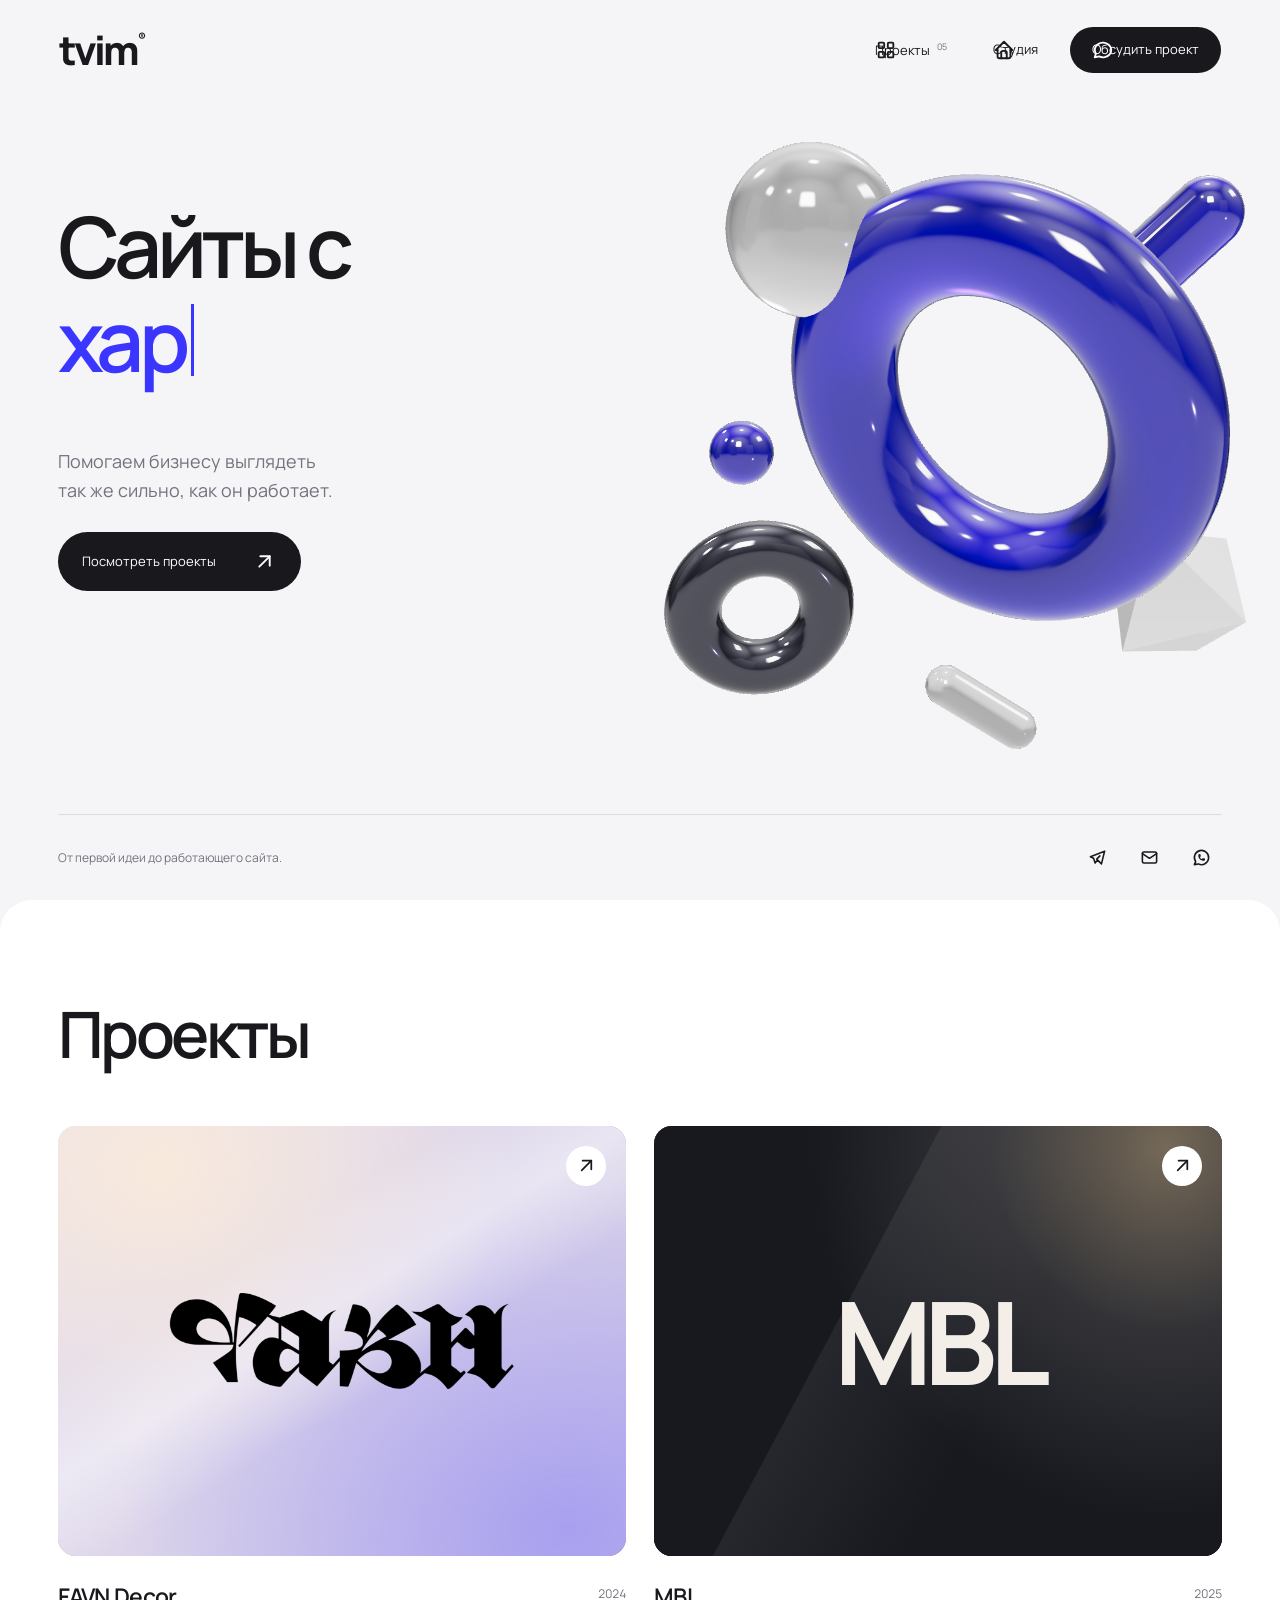
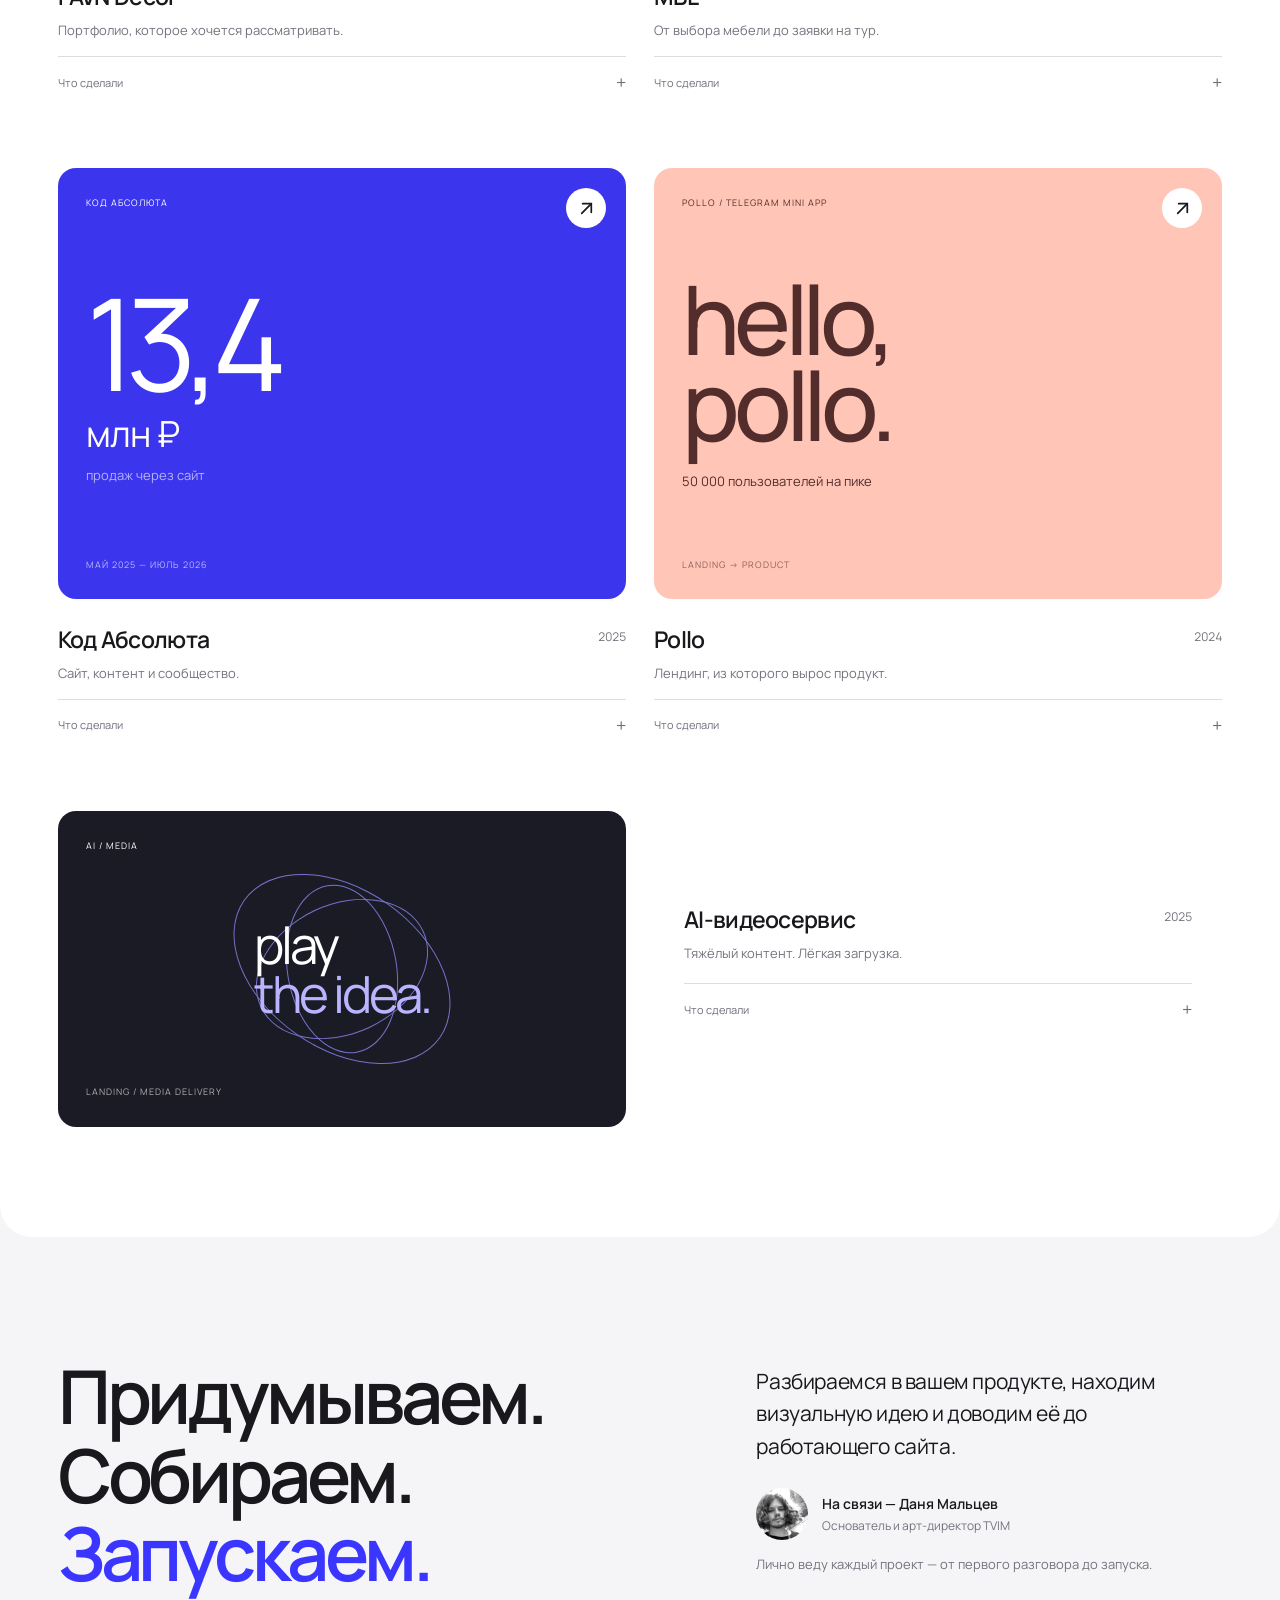
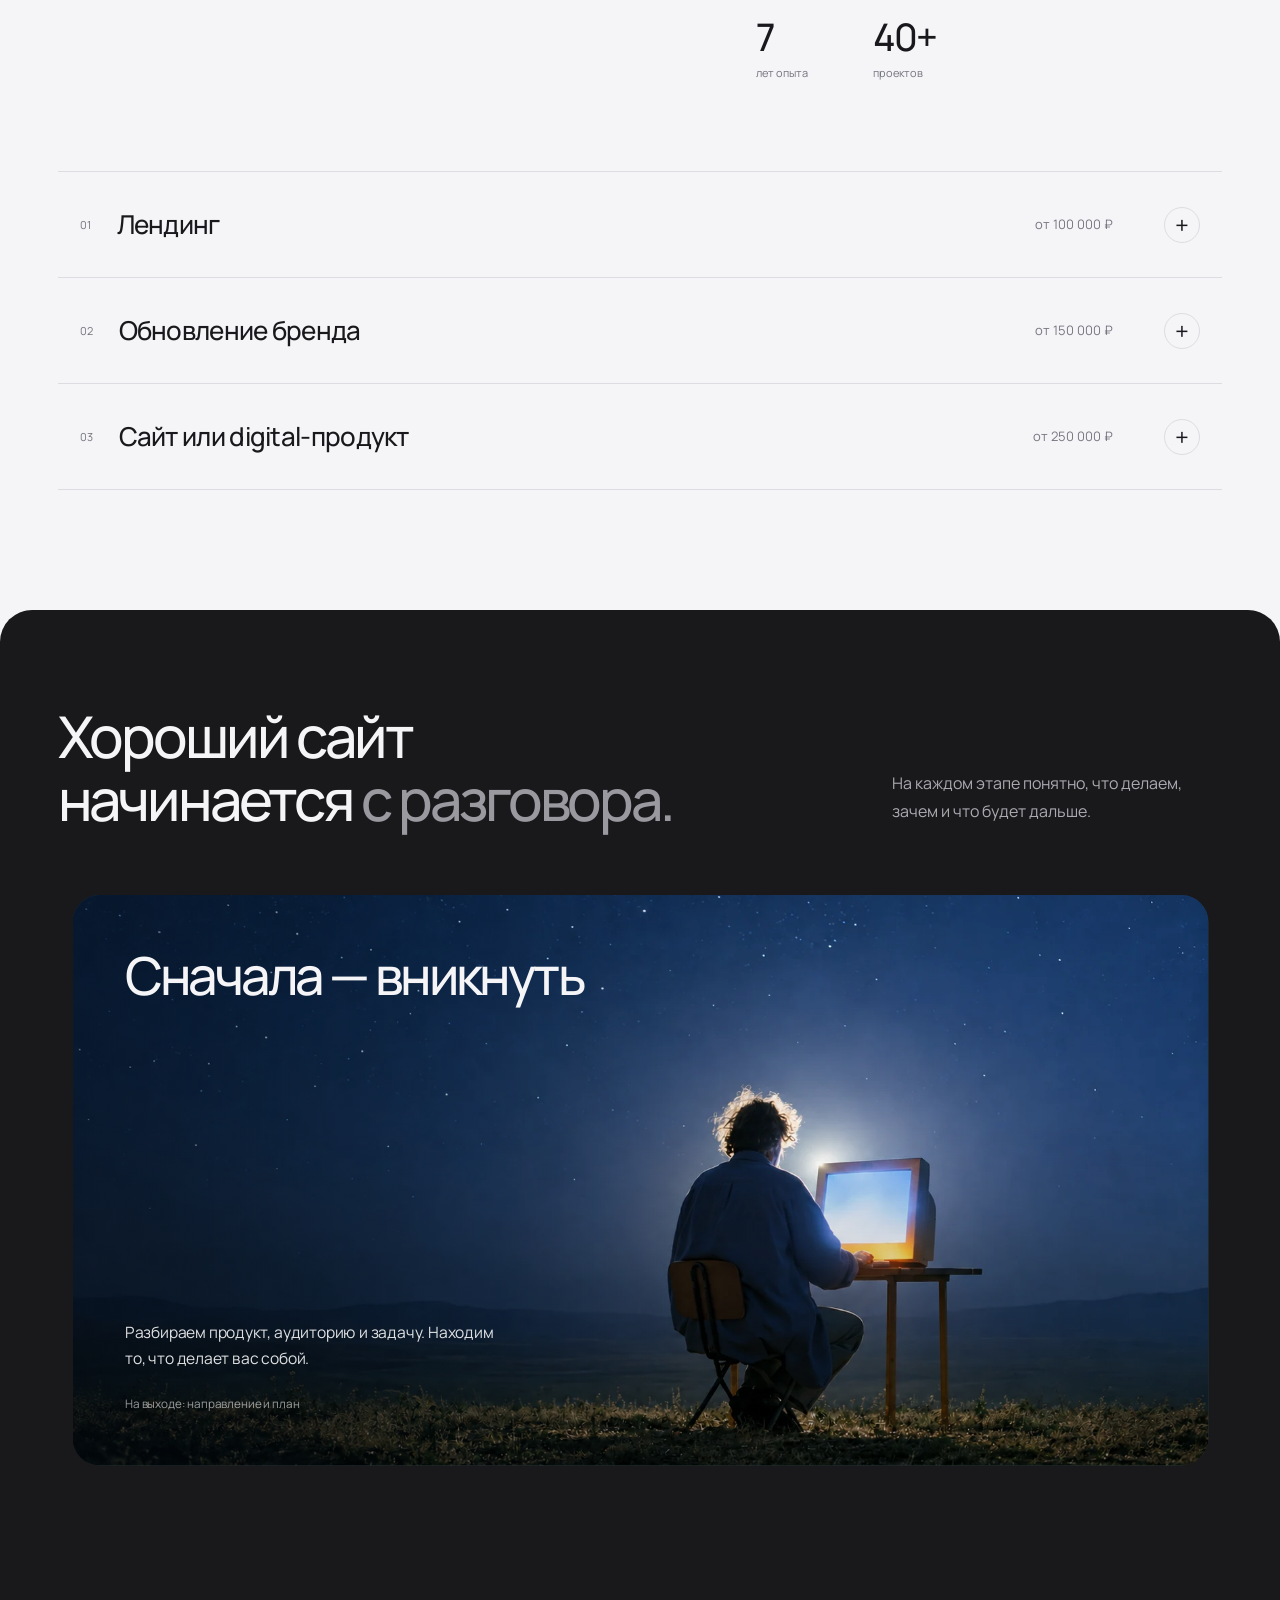
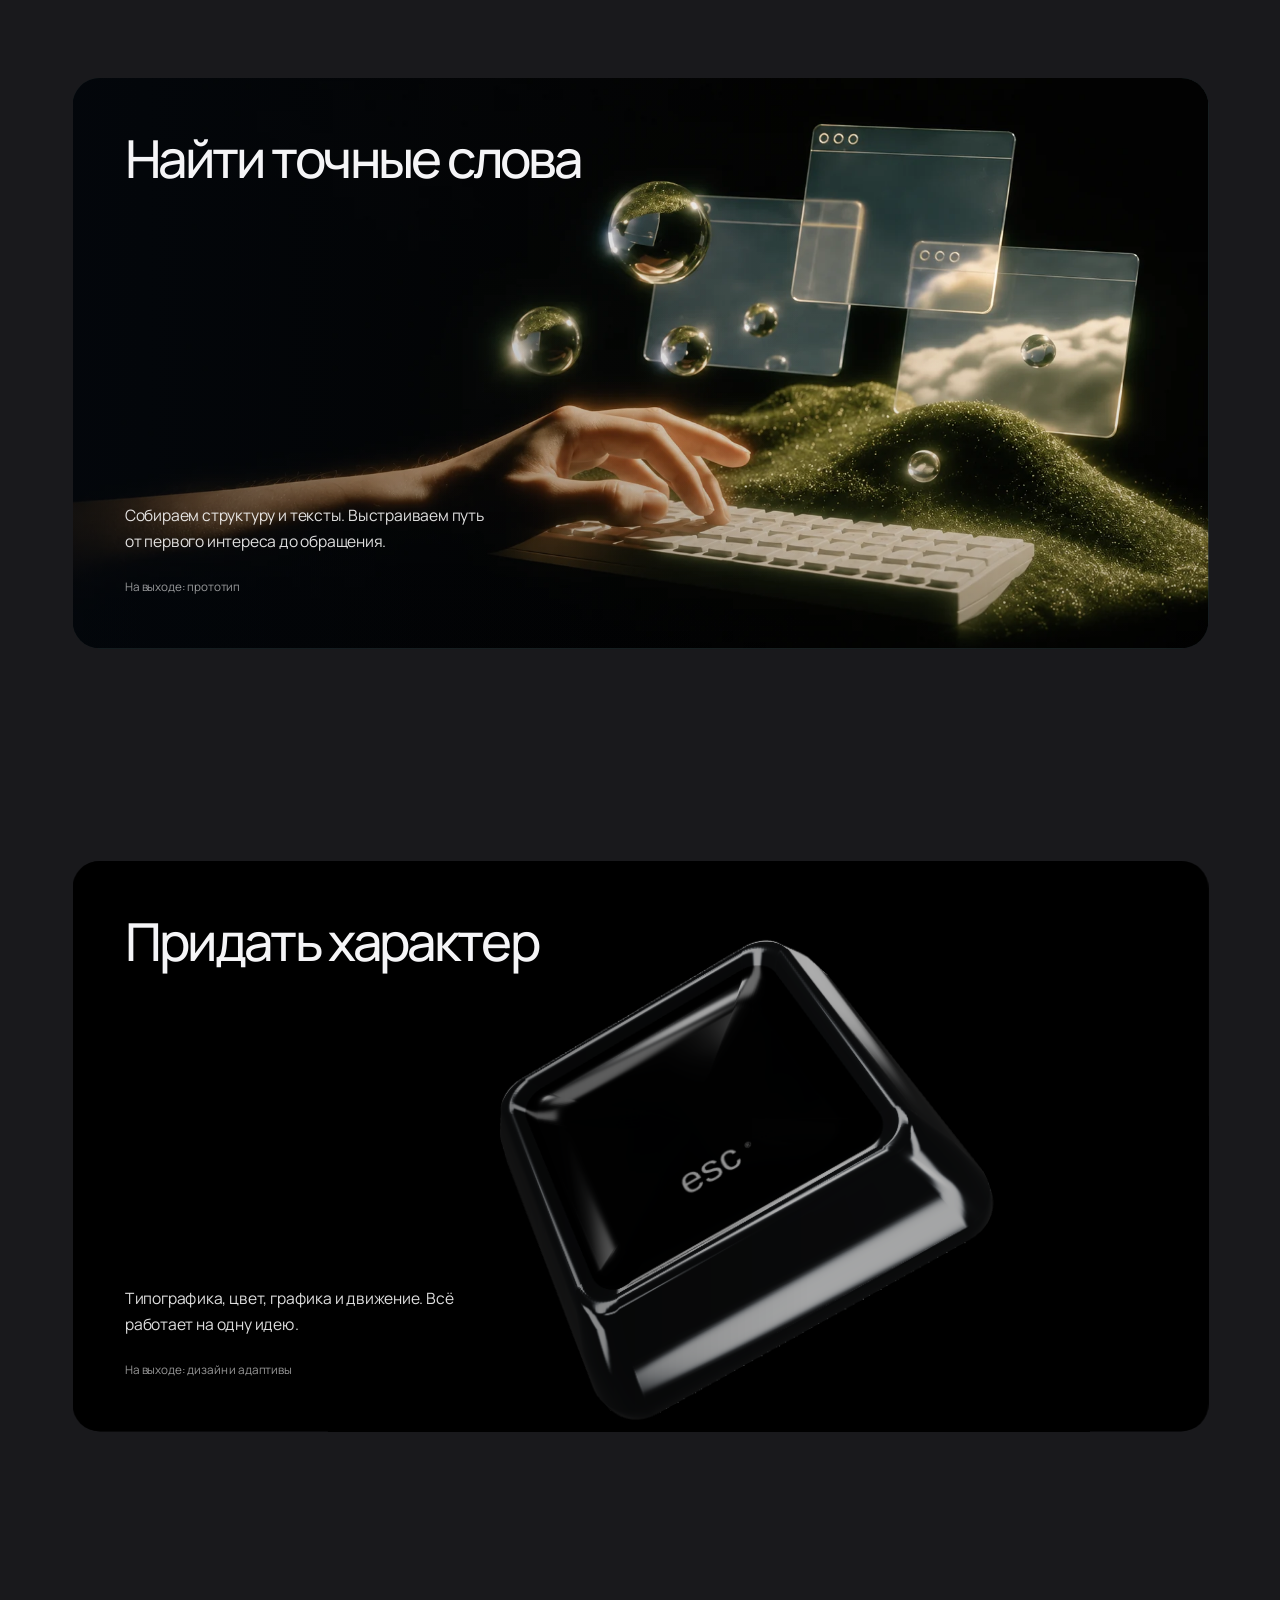
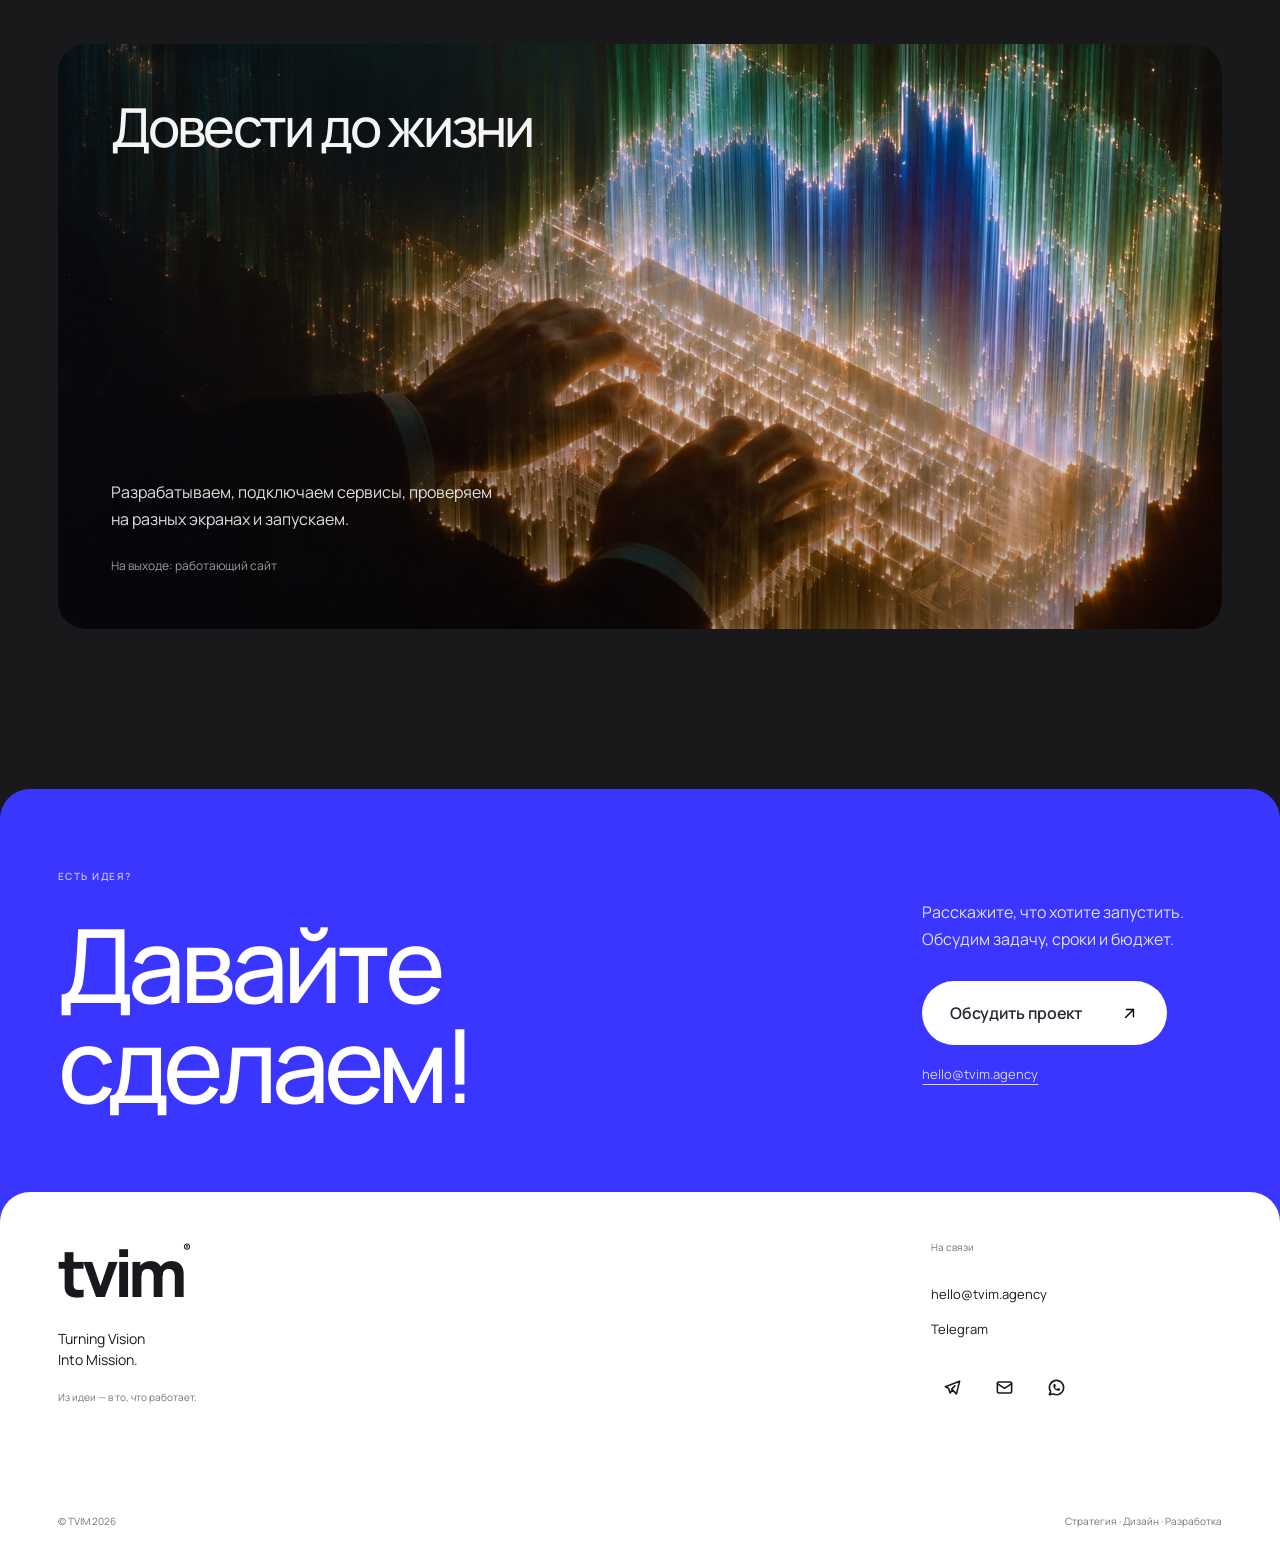
==== commit 42bd6372: "Restart mobile previews at center in either scroll direction without flashing" ====
--- a/index.html
+++ b/index.html
@@ -1,5 +1,5 @@
 <!doctype html>
-<html lang="ru"><head><meta charset="utf-8"><meta name="viewport" content="width=device-width,initial-scale=1"><title>TVIM — сайты с характером</title><meta name="description" content="TVIM — дизайн и разработка сайтов, брендинг и digital-продукты. Избранные проекты студии."><meta name="theme-color" content="#f5f5f7"><link rel="icon" href="data:image/svg+xml,%3Csvg xmlns='http://www.w3.org/2000/svg' viewBox='0 0 32 32'%3E%3Crect width='32' height='32' rx='8' fill='%233a36ff'/%3E%3Cpath d='M6 9h20v4h-8v12h-4V13H6' fill='white'/%3E%3C/svg%3E"><link rel="stylesheet" href="loader.css?v=20261017-clean-v3"><script src="loader.js?v=20261017-intro-v1"></script><link rel="stylesheet" href="style.css?v=20261017-mobile-v4"><link rel="stylesheet" href="process-posters.css?v=20261017-covers-v1"><script type="importmap">{"imports":{"three":"./vendor/three.module.js"}}</script></head>
+<html lang="ru"><head><meta charset="utf-8"><meta name="viewport" content="width=device-width,initial-scale=1"><title>TVIM — сайты с характером</title><meta name="description" content="TVIM — дизайн и разработка сайтов, брендинг и digital-продукты. Избранные проекты студии."><meta name="theme-color" content="#f5f5f7"><link rel="icon" href="data:image/svg+xml,%3Csvg xmlns='http://www.w3.org/2000/svg' viewBox='0 0 32 32'%3E%3Crect width='32' height='32' rx='8' fill='%233a36ff'/%3E%3Cpath d='M6 9h20v4h-8v12h-4V13H6' fill='white'/%3E%3C/svg%3E"><link rel="stylesheet" href="loader.css?v=20261017-clean-v3"><script src="loader.js?v=20261017-intro-v1"></script><link rel="stylesheet" href="style.css?v=20261017-scroll-v6"><link rel="stylesheet" href="process-posters.css?v=20261017-covers-v1"><script type="importmap">{"imports":{"three":"./vendor/three.module.js"}}</script></head>
 <body><div class="site-loader" id="site-loader" aria-hidden="true"><div class="site-loader__logo">tvim<sup>®</sup></div><div class="site-loader__track"><span class="site-loader__bar"></span></div></div><a class="skip" href="#cases">К проектам</a>
 <header class="nav"><a href="#top" class="logo" aria-label="TVIM — главная">tvim<span>®</span></a><nav aria-label="Навигация"><a href="#cases" data-section="cases" class="nav-item" aria-label="Проекты" data-tip="Проекты"><span class="nav-icon"><svg class="icon icon-outline" aria-hidden="true" focusable="false"
   xmlns="http://www.w3.org/2000/svg"
@@ -454,4 +454,4 @@
 >
   <path d="M17 7l-10 10" />
   <path d="M8 7l9 0l0 9" />
-</svg></span></a></dialog><script src="interactions.js?v=20261017-touch-v5" defer></script><script type="module" src="app.js?v=20261017-touch-v5"></script><script src="process-posters.js?v=20261017-covers-v1" defer></script><script type="module" src="keycap.js?v=20261017-covers-v1"></script></body></html>
+</svg></span></a></dialog><script src="interactions.js?v=20261017-scroll-v6" defer></script><script type="module" src="app.js?v=20261017-touch-v5"></script><script src="process-posters.js?v=20261017-covers-v1" defer></script><script type="module" src="keycap.js?v=20261017-covers-v1"></script></body></html>
--- a/style.css
+++ b/style.css
@@ -231,6 +231,7 @@
 .scroll-preview:is(.is-open,:focus-visible) .device-mockup{transform:perspective(1100px) rotateX(4deg) rotateY(-3deg) rotateZ(-1deg)}
 .project-mbl .scroll-preview:is(.is-open,:focus-visible) .device-mockup{transform:perspective(1100px) rotateX(4deg) rotateY(3deg) rotateZ(1deg)}
 .project-cover~.project-open{z-index:3}
+.scroll-preview.is-resetting .preview-reel,.scroll-preview.is-resetting .preview-reel img{animation-play-state:paused!important;transition:none}
 @media(max-width:700px){
  .project-cover{padding:23px}
  .cover-kicker,.cover-footer{font-size:8px;letter-spacing:.06em}
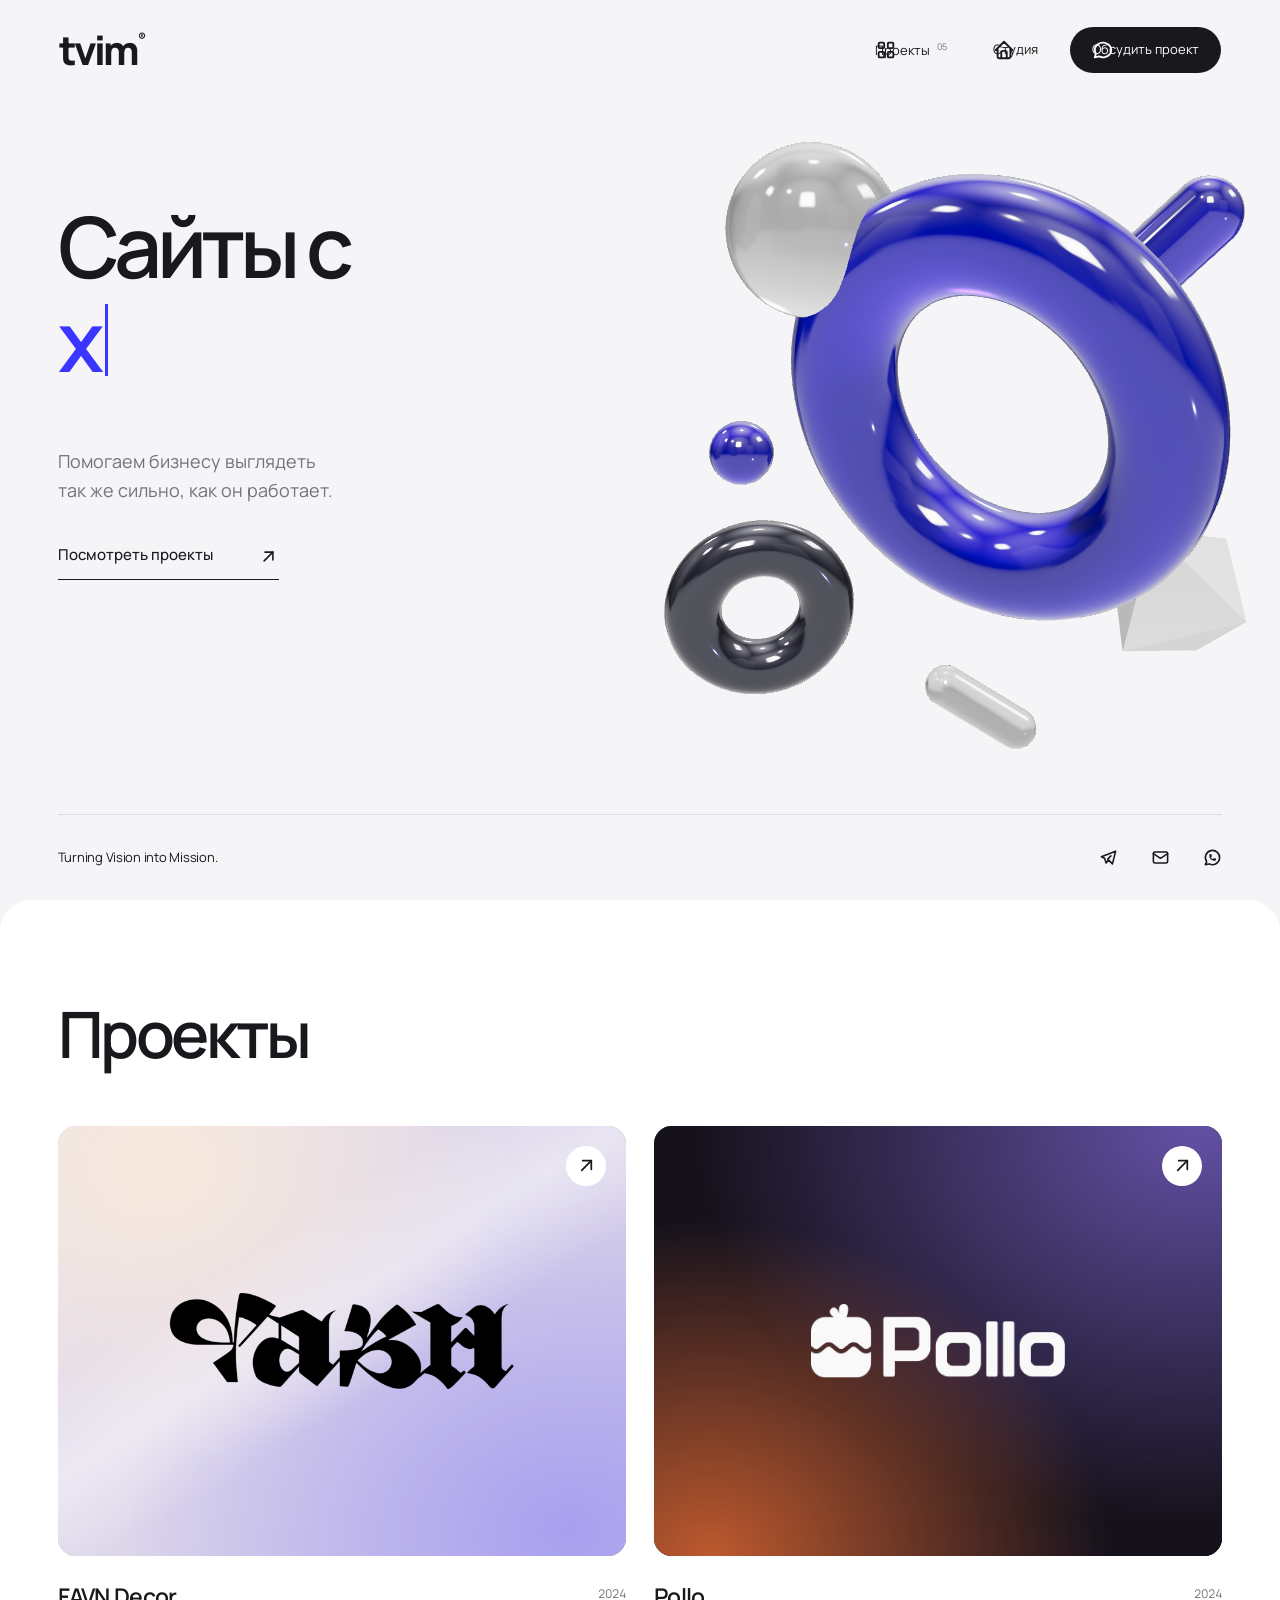
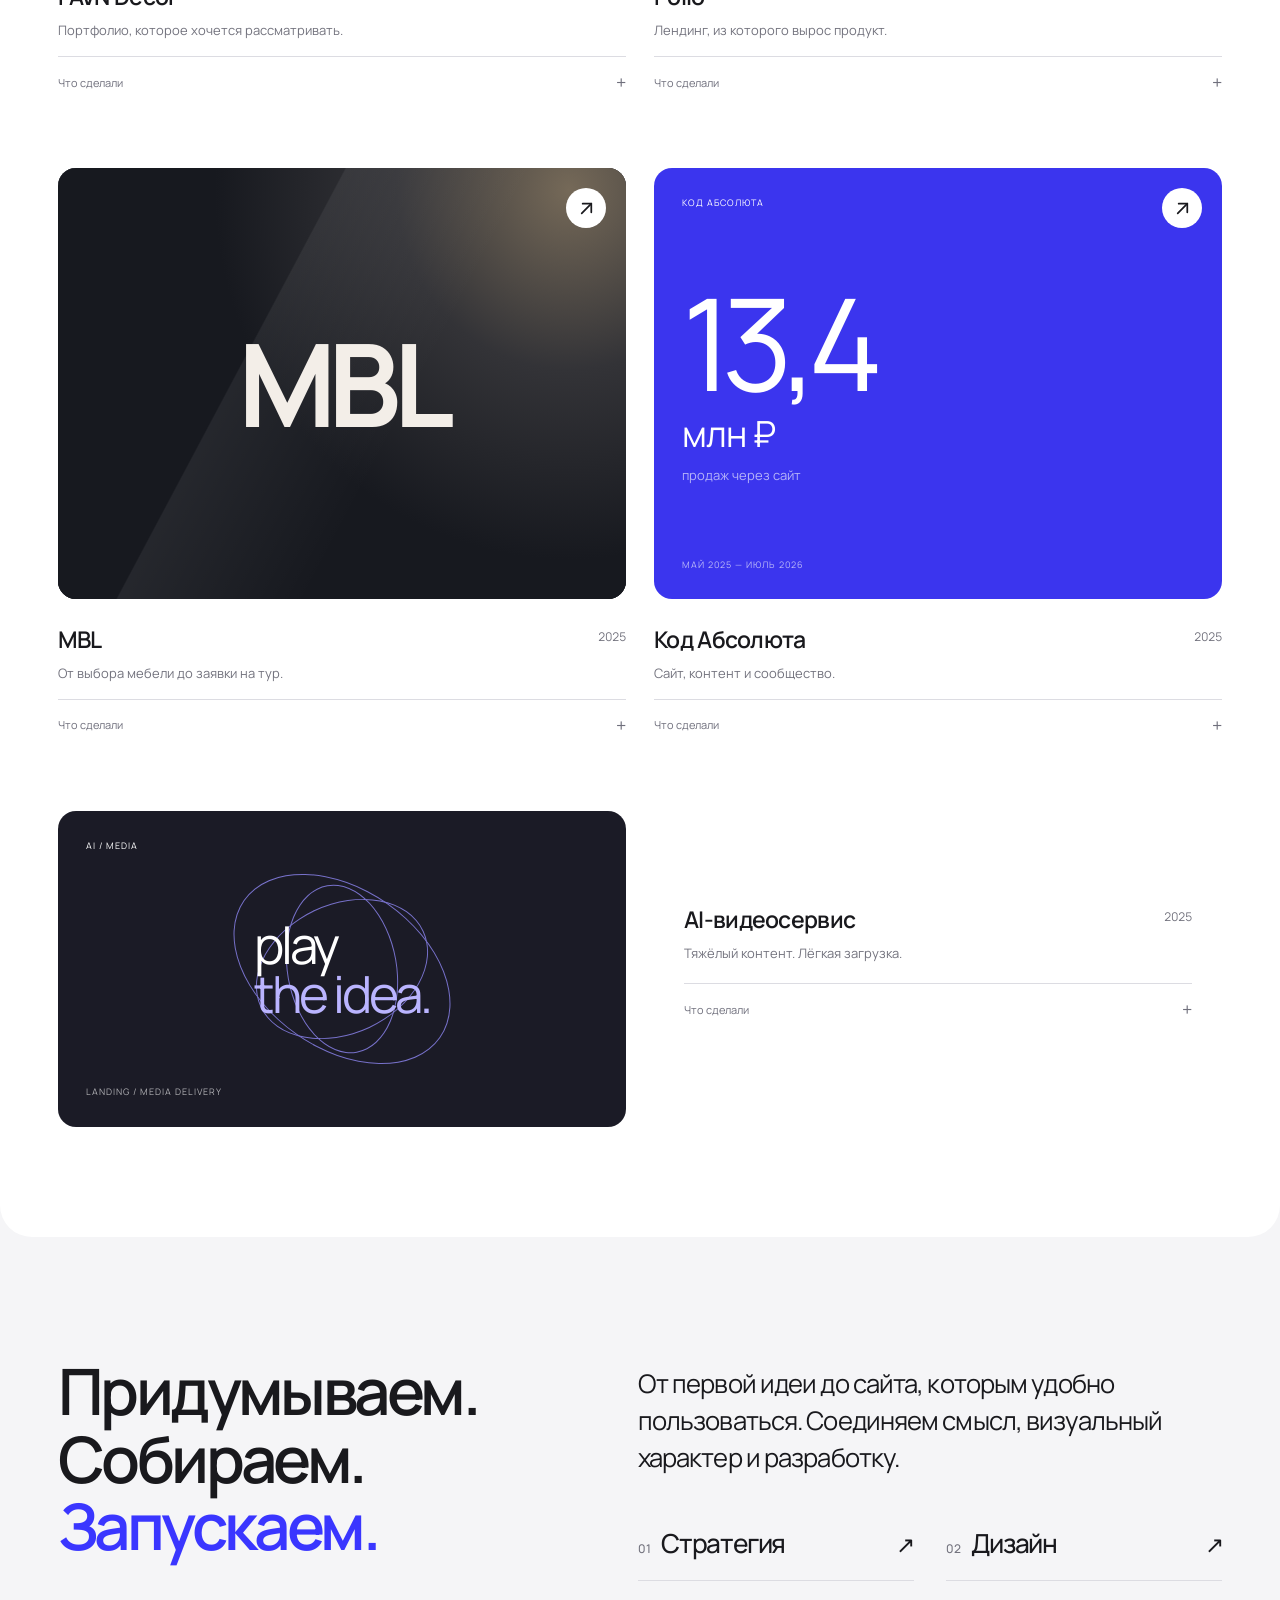
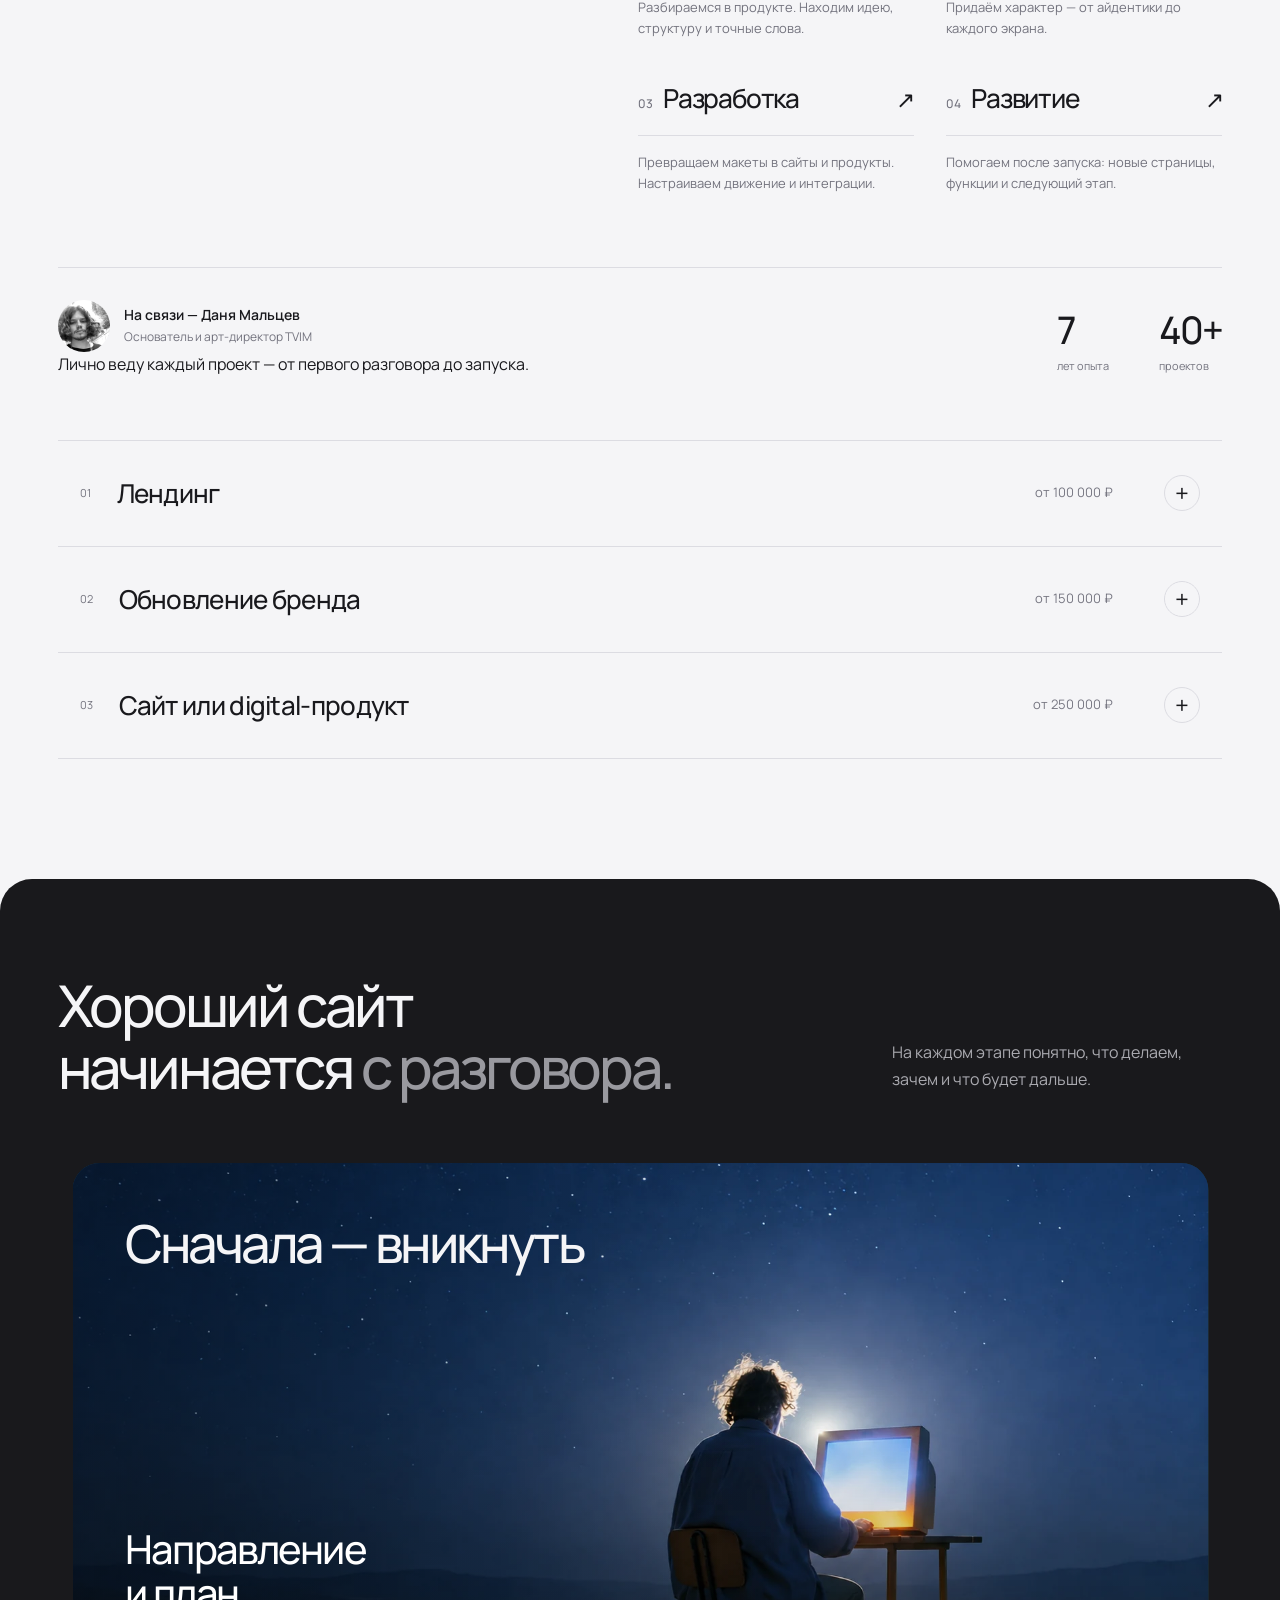
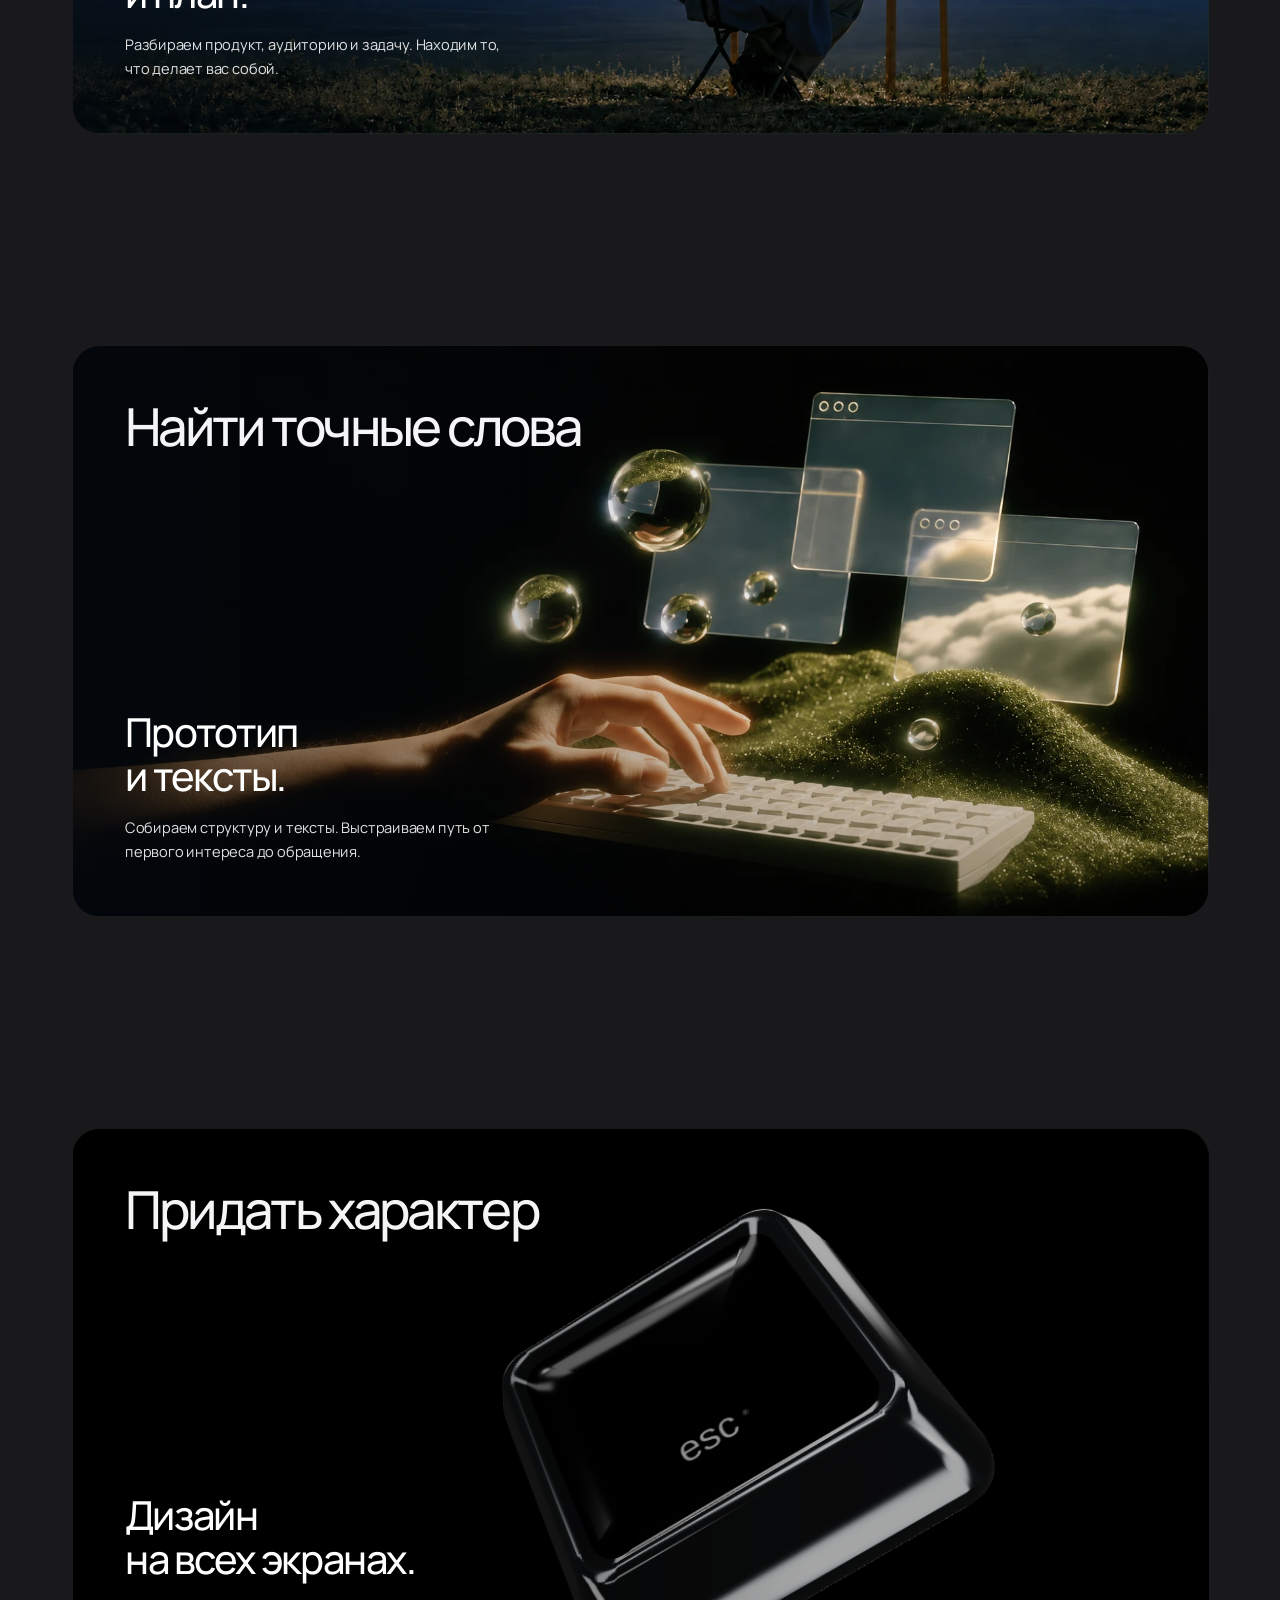
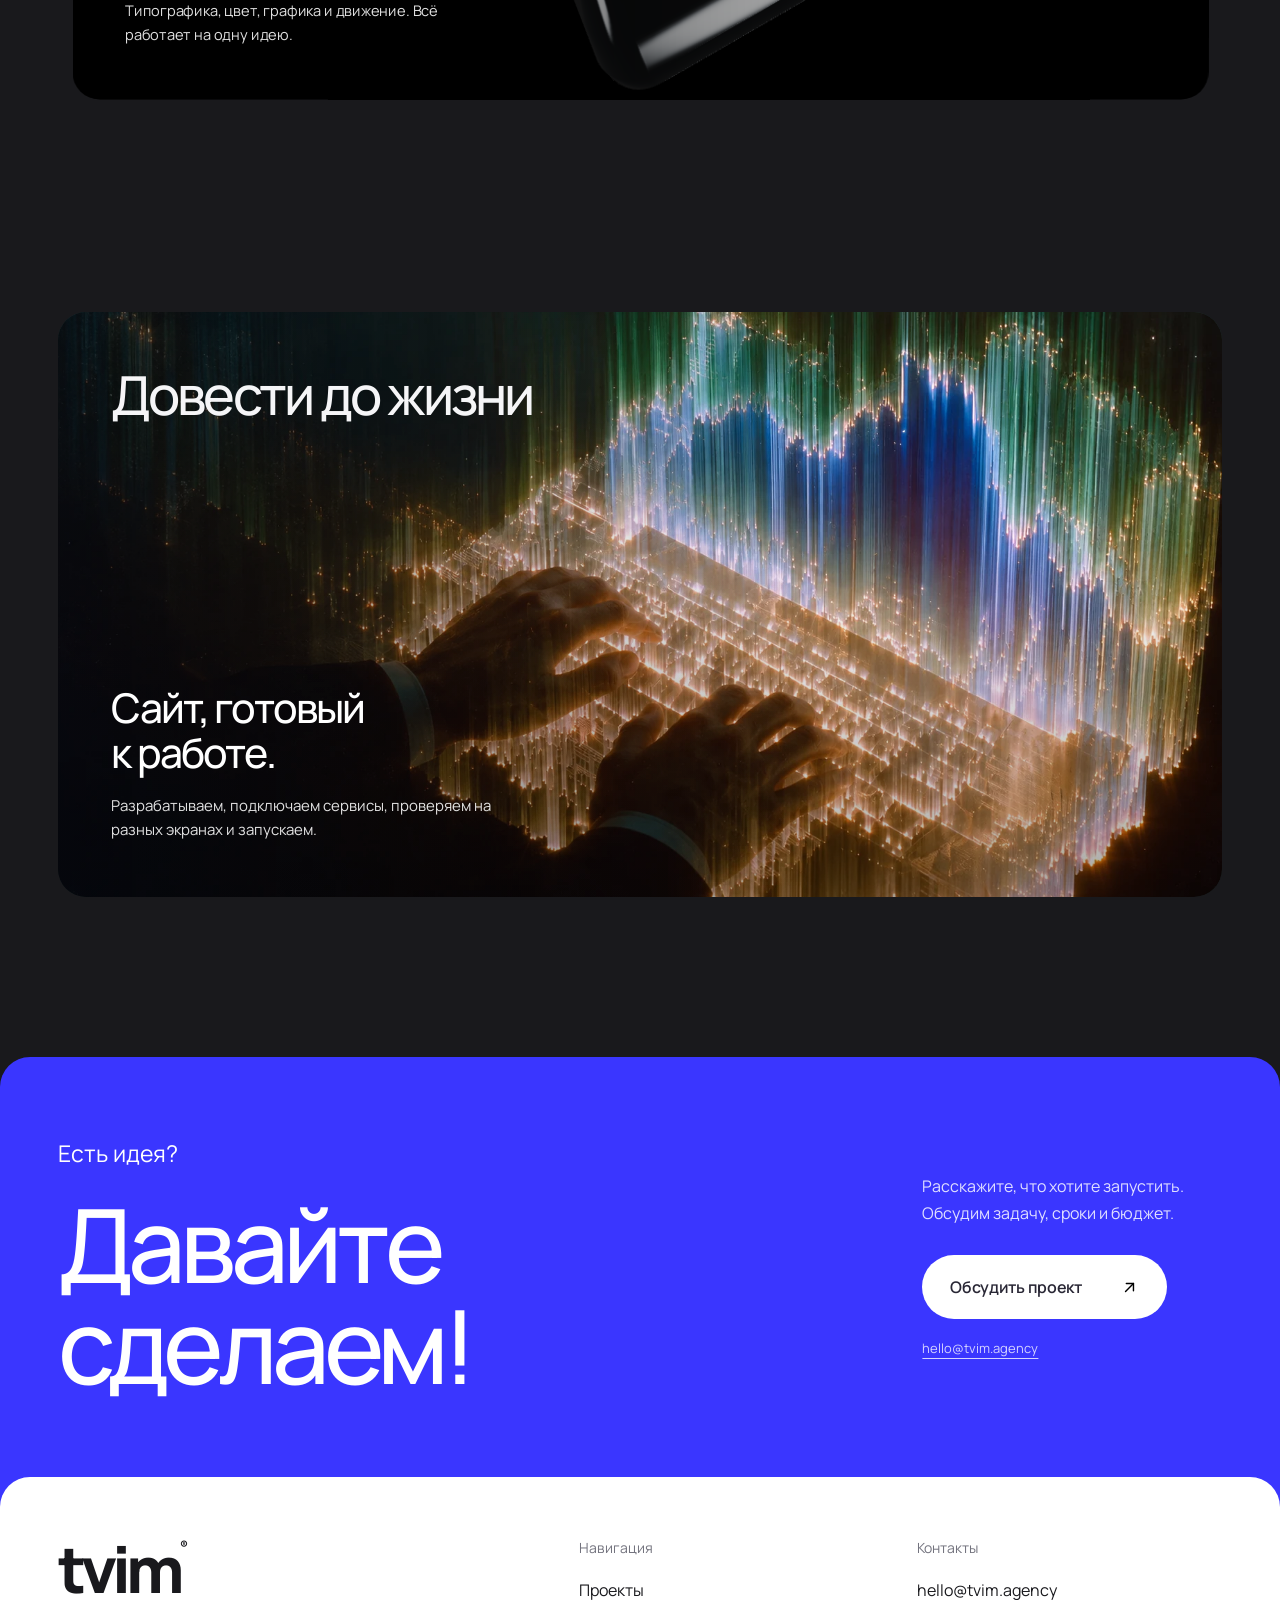
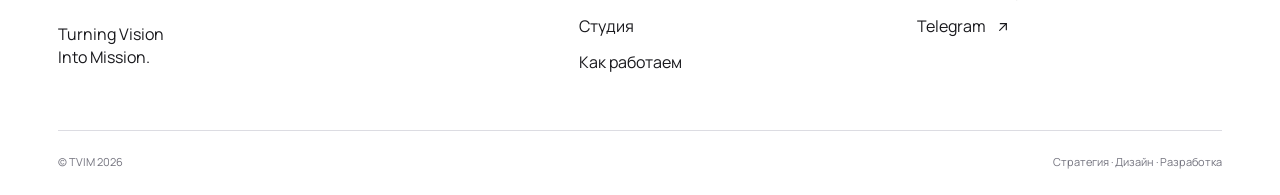
==== commit da2d688a: "Feature Pollo website case and refine studio, process, hero action and footer" ====
--- a/index.html
+++ b/index.html
@@ -1,5 +1,5 @@
 <!doctype html>
-<html lang="ru"><head><meta charset="utf-8"><meta name="viewport" content="width=device-width,initial-scale=1"><title>TVIM — сайты с характером</title><meta name="description" content="TVIM — дизайн и разработка сайтов, брендинг и digital-продукты. Избранные проекты студии."><meta name="theme-color" content="#f5f5f7"><link rel="icon" href="data:image/svg+xml,%3Csvg xmlns='http://www.w3.org/2000/svg' viewBox='0 0 32 32'%3E%3Crect width='32' height='32' rx='8' fill='%233a36ff'/%3E%3Cpath d='M6 9h20v4h-8v12h-4V13H6' fill='white'/%3E%3C/svg%3E"><link rel="stylesheet" href="loader.css?v=20261017-clean-v3"><script src="loader.js?v=20261017-intro-v1"></script><link rel="stylesheet" href="style.css?v=20261017-scroll-v6"><link rel="stylesheet" href="process-posters.css?v=20261017-covers-v1"><script type="importmap">{"imports":{"three":"./vendor/three.module.js"}}</script></head>
+<html lang="ru"><head><meta charset="utf-8"><meta name="viewport" content="width=device-width,initial-scale=1"><title>TVIM — сайты с характером</title><meta name="description" content="TVIM — дизайн и разработка сайтов, брендинг и digital-продукты. Избранные проекты студии."><meta name="theme-color" content="#f5f5f7"><link rel="icon" href="data:image/svg+xml,%3Csvg xmlns='http://www.w3.org/2000/svg' viewBox='0 0 32 32'%3E%3Crect width='32' height='32' rx='8' fill='%233a36ff'/%3E%3Cpath d='M6 9h20v4h-8v12h-4V13H6' fill='white'/%3E%3C/svg%3E"><link rel="stylesheet" href="loader.css?v=20261017-clean-v3"><script src="loader.js?v=20261017-intro-v1"></script><link rel="stylesheet" href="style.css?v=20261017-scroll-v6"><link rel="stylesheet" href="process-posters.css?v=20261017-covers-v1"><link rel="stylesheet" href="refinements.css?v=20261017-pollo-v7"><script type="importmap">{"imports":{"three":"./vendor/three.module.js"}}</script></head>
 <body><div class="site-loader" id="site-loader" aria-hidden="true"><div class="site-loader__logo">tvim<sup>®</sup></div><div class="site-loader__track"><span class="site-loader__bar"></span></div></div><a class="skip" href="#cases">К проектам</a>
 <header class="nav"><a href="#top" class="logo" aria-label="TVIM — главная">tvim<span>®</span></a><nav aria-label="Навигация"><a href="#cases" data-section="cases" class="nav-item" aria-label="Проекты" data-tip="Проекты"><span class="nav-icon"><svg class="icon icon-outline" aria-hidden="true" focusable="false"
   xmlns="http://www.w3.org/2000/svg"
@@ -72,7 +72,7 @@
 </svg></span><span class="nav-label">Обсудить проект</span></a></nav><span class="nav-progress" aria-hidden="true"></span></header>
 <main>
 <section class="hero" id="top">
-<div class="hero-copy"><h1 aria-label="Сайты с характером"><span>Сайты с</span><br><span class="type-line" aria-hidden="true"><em id="typed-word">характером.</em><i class="type-caret"></i></span></h1><button class="type-toggle" type="button" aria-pressed="false" aria-label="Остановить смену заголовка">Ⅱ</button><p class="lead">Помогаем бизнесу выглядеть<br>так же сильно, как он работает.</p><a class="pill-button" href="#cases">Посмотреть проекты <span><span class="arrow-motion" aria-hidden="true"><svg class="arrow arrow-first" aria-hidden="true" focusable="false"
+<div class="hero-copy"><h1 aria-label="Сайты с характером"><span>Сайты с</span><br><span class="type-line" aria-hidden="true"><em id="typed-word">характером.</em><i class="type-caret"></i></span></h1><button class="type-toggle" type="button" aria-pressed="false" aria-label="Остановить смену заголовка">Ⅱ</button><p class="lead">Помогаем бизнесу выглядеть<br>так же сильно, как он работает.</p><a class="service-action hero-project-link" href="#cases">Посмотреть проекты <span><span class="arrow-motion" aria-hidden="true"><svg class="arrow arrow-first" aria-hidden="true" focusable="false"
   xmlns="http://www.w3.org/2000/svg"
   width="24"
   height="24"
@@ -100,7 +100,7 @@
   <path d="M8 7l9 0l0 9" />
 </svg></span></span></a></div>
 <div class="scene" id="scene"><div class="scene-fallback" aria-hidden="true"><i></i><i></i><i></i></div><canvas id="hero-canvas" aria-hidden="true"></canvas></div>
-<div class="hero-foot"><span>От первой идеи до работающего сайта.</span><div class="social-links"><a href="https://t.me/danyamaltsev" target="_blank" rel="noopener" aria-label="Telegram" title="Telegram"><svg class="icon" aria-hidden="true" focusable="false"
+<div class="hero-foot"><span>Turning Vision into Mission.</span><div class="social-links"><a href="https://t.me/danyamaltsev" target="_blank" rel="noopener" aria-label="Telegram" title="Telegram"><svg class="icon" aria-hidden="true" focusable="false"
   xmlns="http://www.w3.org/2000/svg"
   width="24"
   height="24"
@@ -172,6 +172,33 @@
   <path d="M17 7l-10 10" />
   <path d="M8 7l9 0l0 9" />
 </svg></span></span></a><div class="project-caption"><div><h3>FAVN Decor</h3><p>Портфолио, которое хочется рассматривать.</p></div><span class="case-year" data-year="favn" title="Пример года для макета">2024</span></div><details><summary>Что сделали <span>+</span></summary><p>Вёрстка более 50 страниц, адаптивы и последующие доработки. Часть исходного дизайна создана командой проекта.</p></details></article>
+<article class="project project-pollo"><a class="project-visual scroll-preview" href="https://polloverse.io/" target="_blank" rel="noopener" aria-label="Открыть сайт Pollo"><div class="project-cover cover-pollo" aria-hidden="true"><img class="cover-logo-pollo" src="assets/pollo-logo.png" width="298" height="87" alt="" loading="lazy"></div><div class="mockup-stage" aria-hidden="true"><div class="device-mockup"><div class="preview-browser"><div class="browser-chrome"><i></i><i></i><i></i><span>polloverse.io</span></div><div class="preview-window"><div class="preview-reel pollo-reel"><img src="assets/pollo-scroll.webp" width="1280" height="7697" alt="" loading="lazy" decoding="async"></div></div></div><span class="device-deck"></span></div></div><span class="project-open" aria-hidden="true"><span class="arrow-motion" aria-hidden="true"><svg class="arrow arrow-first" aria-hidden="true" focusable="false"
+  xmlns="http://www.w3.org/2000/svg"
+  width="24"
+  height="24"
+  viewBox="0 0 24 24"
+  fill="none"
+  stroke="currentColor"
+  stroke-width="2"
+  stroke-linecap="round"
+  stroke-linejoin="round"
+>
+  <path d="M17 7l-10 10" />
+  <path d="M8 7l9 0l0 9" />
+</svg><svg class="arrow arrow-second" aria-hidden="true" focusable="false"
+  xmlns="http://www.w3.org/2000/svg"
+  width="24"
+  height="24"
+  viewBox="0 0 24 24"
+  fill="none"
+  stroke="currentColor"
+  stroke-width="2"
+  stroke-linecap="round"
+  stroke-linejoin="round"
+>
+  <path d="M17 7l-10 10" />
+  <path d="M8 7l9 0l0 9" />
+</svg></span></span></a><div class="project-caption"><div><h3>Pollo</h3><p>Лендинг, из которого вырос продукт.</p></div><span class="case-year" data-year="pollo" title="Пример года для макета">2024</span></div><details><summary>Что сделали <span>+</span></summary><p>После лендинга спроектировали Telegram Mini App: продуктовую логику, пользовательские сценарии и систему экранов. Аудитория на пике — до 50 000 человек, по материалам TVIM.</p></details></article>
 <article class="project project-mbl"><a href="https://mbltour.ru/" target="_blank" rel="noopener" class="project-visual scroll-preview" aria-label="Открыть MBL"><div class="project-cover cover-mbl" aria-hidden="true"><div class="cover-wordmark">MBL</div></div><div class="mockup-stage" aria-hidden="true"><div class="device-mockup"><div class="preview-browser"><div class="browser-chrome"><i></i><i></i><i></i><span>mbltour.ru</span></div><div class="preview-window"><div class="preview-reel mbl-reel"><img src="assets/mbl-scroll.webp" width="1600" height="3132" alt="Макет сайта MBL: первый экран, коллекция мебели и информация о компании" loading="lazy"></div></div></div><span class="device-deck"></span></div><span class="mockup-label">MBL / COLLECTION</span></div><span class="project-open" aria-hidden="true"><span class="arrow-motion" aria-hidden="true"><svg class="arrow arrow-first" aria-hidden="true" focusable="false"
   xmlns="http://www.w3.org/2000/svg"
   width="24"
@@ -226,89 +253,63 @@
   <path d="M17 7l-10 10" />
   <path d="M8 7l9 0l0 9" />
 </svg></span></span></a><div class="project-caption"><div><h3>Код Абсолюта</h3><p>Сайт, контент и сообщество.</p></div><span class="case-year" data-year="kod" title="Пример года для макета">2024</span></div><details><summary>Что сделали <span>+</span></summary><p>Создали и развивали сайт, связав его с YouTube и Telegram. За указанный период через сайт оформлено 4 433 заказа; аудитория сообщества — 4 000 человек. Данные из материалов TVIM.</p></details></article>
-<article class="project project-pollo"><a class="project-visual pollo-cover" href="https://t.me/pollovotebot" target="_blank" rel="noopener" aria-label="Открыть приложение Pollo"><span class="cover-label">POLLO / TELEGRAM MINI APP</span><div><span class="pollo-word">hello,<br><em>pollo.</em></span><p>50 000 пользователей на пике</p></div><span class="cover-period">LANDING → PRODUCT</span><span class="project-open" aria-hidden="true"><span class="arrow-motion" aria-hidden="true"><svg class="arrow arrow-first" aria-hidden="true" focusable="false"
-  xmlns="http://www.w3.org/2000/svg"
-  width="24"
-  height="24"
-  viewBox="0 0 24 24"
-  fill="none"
-  stroke="currentColor"
-  stroke-width="2"
-  stroke-linecap="round"
-  stroke-linejoin="round"
->
-  <path d="M17 7l-10 10" />
-  <path d="M8 7l9 0l0 9" />
-</svg><svg class="arrow arrow-second" aria-hidden="true" focusable="false"
-  xmlns="http://www.w3.org/2000/svg"
-  width="24"
-  height="24"
-  viewBox="0 0 24 24"
-  fill="none"
-  stroke="currentColor"
-  stroke-width="2"
-  stroke-linecap="round"
-  stroke-linejoin="round"
->
-  <path d="M17 7l-10 10" />
-  <path d="M8 7l9 0l0 9" />
-</svg></span></span></a><div class="project-caption"><div><h3>Pollo</h3><p>Лендинг, из которого вырос продукт.</p></div><span class="case-year" data-year="pollo" title="Пример года для макета">2024</span></div><details><summary>Что сделали <span>+</span></summary><p>После лендинга спроектировали Telegram Mini App: продуктовую логику, пользовательские сценарии и систему экранов. Аудитория на пике — до 50 000 человек, по материалам TVIM.</p></details></article>
+
 <article class="project project-media"><div class="project-visual media-cover" role="img" aria-label="Концептуальная обложка AI-видеосервиса"><span class="cover-label">AI / MEDIA</span><div class="media-orbit"><i></i><i></i><i></i><span>play<br><em>the idea.</em></span></div><span class="cover-period">LANDING / MEDIA DELIVERY</span></div><div class="project-caption"><div><h3>AI-видеосервис</h3><p>Тяжёлый контент. Лёгкая загрузка.</p></div><span class="case-year" data-year="media" title="Пример года для макета">2025</span></div><details><summary>Что сделали <span>+</span></summary><p>Базовая структура, визуальное направление, мультиязычность и выдача изображений и видео через CDN. Последующие изменения — команда клиента.</p></details></article></div>
 </section>
-<section class="studio" id="studio"><div class="studio-main"><h2>Придумываем.<br>Собираем.<br><em>Запускаем.</em></h2><div class="studio-copy"><p>Разбираемся в вашем продукте, находим визуальную идею и доводим её до работающего сайта.</p><div class="founder-signature"><img class="founder-avatar" src="assets/danya-maltsev.jpg" width="52" height="52" alt="Даня Мальцев" loading="lazy" decoding="async"><div><p class="founder-name">На связи — Даня Мальцев</p><p class="founder-role">Основатель и арт-директор TVIM</p></div></div><p class="founder-note">Лично веду каждый проект — от первого разговора до запуска.</p><div class="studio-proof"><span><strong>7</strong>лет опыта</span><span><strong>40+</strong>проектов</span></div></div></div>
-<div class="services" id="offers"><details><summary><span class="service-index">01</span><h3>Лендинг</h3><span class="service-price">от 100 000 ₽</span><span>+</span></summary><div class="service-content"><div class="service-description"><span class="service-kicker">Смысл → дизайн → запуск</span><p>Структура, тексты, индивидуальный дизайн, адаптив и запуск. Спринт за 7 дней — при согласованном объёме, готовом продукте и одном человеке, принимающем решения.</p><a class="service-action" href="https://t.me/danyamaltsev" target="_blank" rel="noopener">Обсудить лендинг<span class="arrow-motion" aria-hidden="true"><svg class="arrow arrow-first" aria-hidden="true" focusable="false"
-  xmlns="http://www.w3.org/2000/svg"
-  width="24"
-  height="24"
-  viewBox="0 0 24 24"
-  fill="none"
-  stroke="currentColor"
-  stroke-width="2"
-  stroke-linecap="round"
-  stroke-linejoin="round"
->
-  <path d="M17 7l-10 10" />
-  <path d="M8 7l9 0l0 9" />
-</svg><svg class="arrow arrow-second" aria-hidden="true" focusable="false"
-  xmlns="http://www.w3.org/2000/svg"
-  width="24"
-  height="24"
-  viewBox="0 0 24 24"
-  fill="none"
-  stroke="currentColor"
-  stroke-width="2"
-  stroke-linecap="round"
-  stroke-linejoin="round"
->
-  <path d="M17 7l-10 10" />
-  <path d="M8 7l9 0l0 9" />
-</svg></span></a></div><div class="service-art art-landing" aria-hidden="true"><div class="mini-site"><div class="mini-nav"><b>forma®</b><span>menu +</span></div><div class="mini-hero"><strong>Есть идея.<br>Есть форма.</strong><div class="mini-orb"></div></div><div class="mini-bottom"><span>Начать с главного</span><b>↗</b></div></div><div class="mini-mobile"><span>forma®</span><b>Всё<br>на своём<br>месте.</b><i></i></div></div></div></details><details><summary><span class="service-index">02</span><h3>Обновление бренда</h3><span class="service-price">от 150 000 ₽</span><span>+</span></summary><div class="service-content"><div class="service-description"><span class="service-kicker">От первого впечатления до системы</span><p>Аудит подачи, визуальное направление, айдентика, дизайн-система и ключевые страницы. Состав работ определяем после знакомства с задачей.</p><a class="service-action" href="https://t.me/danyamaltsev" target="_blank" rel="noopener">Обсудить обновление<span class="arrow-motion" aria-hidden="true"><svg class="arrow arrow-first" aria-hidden="true" focusable="false"
-  xmlns="http://www.w3.org/2000/svg"
-  width="24"
-  height="24"
-  viewBox="0 0 24 24"
-  fill="none"
-  stroke="currentColor"
-  stroke-width="2"
-  stroke-linecap="round"
-  stroke-linejoin="round"
->
-  <path d="M17 7l-10 10" />
-  <path d="M8 7l9 0l0 9" />
-</svg><svg class="arrow arrow-second" aria-hidden="true" focusable="false"
-  xmlns="http://www.w3.org/2000/svg"
-  width="24"
-  height="24"
-  viewBox="0 0 24 24"
-  fill="none"
-  stroke="currentColor"
-  stroke-width="2"
-  stroke-linecap="round"
-  stroke-linejoin="round"
->
-  <path d="M17 7l-10 10" />
-  <path d="M8 7l9 0l0 9" />
-</svg></span></a></div><div class="service-art art-brand" aria-hidden="true"><div class="brand-sheet"><span>Визуальная система / 01</span><strong>Aa<span>Бб</span></strong><div class="swatches"><i></i><i></i><i></i><i></i></div></div><div class="brand-sticker">свой<br><em>почерк.</em><span>✳</span></div></div></div></details><details><summary><span class="service-index">03</span><h3>Сайт или digital-продукт</h3><span class="service-price">от 250 000 ₽</span><span>+</span></summary><div class="service-content"><div class="service-description"><span class="service-kicker">Сценарии, которые складываются в продукт</span><p>Многостраничные сайты, каталоги, Telegram Mini Apps, боты и интеграции. Оцениваем стоимость и сроки после разбора сценариев.</p><a class="service-action" href="https://t.me/danyamaltsev" target="_blank" rel="noopener">Обсудить продукт<span class="arrow-motion" aria-hidden="true"><svg class="arrow arrow-first" aria-hidden="true" focusable="false"
+<section class="studio" id="studio"><div class="studio-main"><h2>Придумываем.<br>Собираем.<br><em>Запускаем.</em></h2><div class="studio-copy"><p>От первой идеи до сайта, которым удобно пользоваться. Соединяем смысл, визуальный характер и разработку.</p><div class="capability-grid"><a class="capability" href="#offers"><span class="capability-title"><span class="capability-number">01</span>Стратегия<span class="capability-arrow" aria-hidden="true">↗</span></span><p>Разбираемся в продукте. Находим идею, структуру и точные слова.</p></a><a class="capability" href="#offers"><span class="capability-title"><span class="capability-number">02</span>Дизайн<span class="capability-arrow" aria-hidden="true">↗</span></span><p>Придаём характер — от айдентики до каждого экрана.</p></a><a class="capability" href="#offers"><span class="capability-title"><span class="capability-number">03</span>Разработка<span class="capability-arrow" aria-hidden="true">↗</span></span><p>Превращаем макеты в сайты и продукты. Настраиваем движение и интеграции.</p></a><a class="capability" href="#offers"><span class="capability-title"><span class="capability-number">04</span>Развитие<span class="capability-arrow" aria-hidden="true">↗</span></span><p>Помогаем после запуска: новые страницы, функции и следующий этап.</p></a></div></div></div><div class="studio-founder"><div><div class="founder-signature"><img class="founder-avatar" src="assets/danya-maltsev.jpg" width="52" height="52" alt="Даня Мальцев" loading="lazy" decoding="async"><div><p class="founder-name">На связи — Даня Мальцев</p><p class="founder-role">Основатель и арт-директор TVIM</p></div></div><p class="founder-note">Лично веду каждый проект — от первого разговора до запуска.</p></div><div class="studio-proof"><span><strong>7</strong>лет опыта</span><span><strong>40+</strong>проектов</span></div></div>
+<div class="services" id="offers"><details><summary><span class="service-index">01</span><h3>Лендинг</h3><span class="service-price">от 100 000 ₽</span><span>+</span></summary><div class="service-content"><div class="service-description"><h4 class="service-kicker">Смысл → дизайн → запуск</h4><p>Структура, тексты, индивидуальный дизайн, адаптив и запуск. Спринт за 7 дней — при согласованном объёме, готовом продукте и одном человеке, принимающем решения.</p><a class="service-action" href="https://t.me/danyamaltsev" target="_blank" rel="noopener">Обсудить лендинг<span class="arrow-motion" aria-hidden="true"><svg class="arrow arrow-first" aria-hidden="true" focusable="false"
+  xmlns="http://www.w3.org/2000/svg"
+  width="24"
+  height="24"
+  viewBox="0 0 24 24"
+  fill="none"
+  stroke="currentColor"
+  stroke-width="2"
+  stroke-linecap="round"
+  stroke-linejoin="round"
+>
+  <path d="M17 7l-10 10" />
+  <path d="M8 7l9 0l0 9" />
+</svg><svg class="arrow arrow-second" aria-hidden="true" focusable="false"
+  xmlns="http://www.w3.org/2000/svg"
+  width="24"
+  height="24"
+  viewBox="0 0 24 24"
+  fill="none"
+  stroke="currentColor"
+  stroke-width="2"
+  stroke-linecap="round"
+  stroke-linejoin="round"
+>
+  <path d="M17 7l-10 10" />
+  <path d="M8 7l9 0l0 9" />
+</svg></span></a></div><div class="service-art art-landing" aria-hidden="true"><div class="mini-site"><div class="mini-nav"><b>forma®</b><span>menu +</span></div><div class="mini-hero"><strong>Есть идея.<br>Есть форма.</strong><div class="mini-orb"></div></div><div class="mini-bottom"><span>Начать с главного</span><b>↗</b></div></div><div class="mini-mobile"><span>forma®</span><b>Всё<br>на своём<br>месте.</b><i></i></div></div></div></details><details><summary><span class="service-index">02</span><h3>Обновление бренда</h3><span class="service-price">от 150 000 ₽</span><span>+</span></summary><div class="service-content"><div class="service-description"><h4 class="service-kicker">От первого впечатления до системы</h4><p>Аудит подачи, визуальное направление, айдентика, дизайн-система и ключевые страницы. Состав работ определяем после знакомства с задачей.</p><a class="service-action" href="https://t.me/danyamaltsev" target="_blank" rel="noopener">Обсудить обновление<span class="arrow-motion" aria-hidden="true"><svg class="arrow arrow-first" aria-hidden="true" focusable="false"
+  xmlns="http://www.w3.org/2000/svg"
+  width="24"
+  height="24"
+  viewBox="0 0 24 24"
+  fill="none"
+  stroke="currentColor"
+  stroke-width="2"
+  stroke-linecap="round"
+  stroke-linejoin="round"
+>
+  <path d="M17 7l-10 10" />
+  <path d="M8 7l9 0l0 9" />
+</svg><svg class="arrow arrow-second" aria-hidden="true" focusable="false"
+  xmlns="http://www.w3.org/2000/svg"
+  width="24"
+  height="24"
+  viewBox="0 0 24 24"
+  fill="none"
+  stroke="currentColor"
+  stroke-width="2"
+  stroke-linecap="round"
+  stroke-linejoin="round"
+>
+  <path d="M17 7l-10 10" />
+  <path d="M8 7l9 0l0 9" />
+</svg></span></a></div><div class="service-art art-brand" aria-hidden="true"><div class="brand-sheet"><span>Визуальная система / 01</span><strong>Aa<span>Бб</span></strong><div class="swatches"><i></i><i></i><i></i><i></i></div></div><div class="brand-sticker">свой<br><em>почерк.</em><span>✳</span></div></div></div></details><details><summary><span class="service-index">03</span><h3>Сайт или digital-продукт</h3><span class="service-price">от 250 000 ₽</span><span>+</span></summary><div class="service-content"><div class="service-description"><h4 class="service-kicker">Сценарии, которые складываются в продукт</h4><p>Многостраничные сайты, каталоги, Telegram Mini Apps, боты и интеграции. Оцениваем стоимость и сроки после разбора сценариев.</p><a class="service-action" href="https://t.me/danyamaltsev" target="_blank" rel="noopener">Обсудить продукт<span class="arrow-motion" aria-hidden="true"><svg class="arrow arrow-first" aria-hidden="true" focusable="false"
   xmlns="http://www.w3.org/2000/svg"
   width="24"
   height="24"
@@ -337,7 +338,7 @@
 </svg></span></a></div><div class="service-art art-product" aria-hidden="true"><div class="product-window"><div class="product-sidebar">t.<i></i><i></i><i></i></div><div class="product-main"><span>Обзор проекта </span><strong>Всё под рукой.</strong><div class="product-chart"><i></i><i></i><i></i><i></i><i></i><i></i><i></i></div><div class="product-tiles"><span>Каталог</span><span>Сценарии</span><span>Интеграции</span></div></div></div></div></div></details></div></section>
 <section class="process process-gallery" id="process" aria-labelledby="process-title" data-header-theme="dark">
 <div class="process-heading"><h2 id="process-title">Хороший сайт<br>начинается <em>с разговора.</em></h2><p>На каждом этапе понятно, что делаем, зачем и что будет дальше.</p></div>
-<div class="process-posters"><article class="process-poster photo-listen" aria-labelledby="listen-title"><img class="process-photo" src="assets/process-listen.webp" alt="" loading="lazy" decoding="async"><div class="poster-caption"><h3 id="listen-title">Сначала — вникнуть</h3><div class="poster-details"><p>Разбираем продукт, аудиторию и задачу. Находим то, что делает вас собой.</p><small>На выходе: направление и план</small></div></div></article><article class="process-poster photo-words" aria-labelledby="words-title"><img class="process-photo" src="assets/process-words.webp" alt="" loading="lazy" decoding="async"><div class="poster-caption"><h3 id="words-title">Найти точные слова</h3><div class="poster-details"><p>Собираем структуру и тексты. Выстраиваем путь от первого интереса до обращения.</p><small>На выходе: прототип</small></div></div></article><article id="character-card" class="process-poster photo-character" aria-labelledby="character-title"><div class="keycap-scene" aria-hidden="true"><img class="keycap-fallback" src="assets/character-keycap.jpg" alt="" loading="lazy" decoding="async"><canvas class="keycap-canvas"></canvas></div><div class="poster-caption"><h3 id="character-title">Придать характер</h3><div class="poster-details"><p>Типографика, цвет, графика и движение. Всё работает на одну идею.</p><small>На выходе: дизайн и адаптивы</small></div></div></article><article class="process-poster photo-launch" aria-labelledby="launch-title"><img class="process-photo" src="assets/process-launch.webp" alt="" loading="lazy" decoding="async"><div class="poster-caption"><h3 id="launch-title">Довести до жизни</h3><div class="poster-details"><p>Разрабатываем, подключаем сервисы, проверяем на разных экранах и запускаем.</p><small>На выходе: работающий сайт</small></div></div></article></div></section><section class="contact contact-action" id="contact"><div class="contact-title"><p class="eyebrow">ЕСТЬ ИДЕЯ?</p><h2>Давайте<br>сделаем!</h2></div><div class="contact-side"><p>Расскажите, что хотите запустить.<br>Обсудим задачу, сроки и бюджет.</p><a class="contact-button" href="https://t.me/danyamaltsev" target="_blank" rel="noopener">Обсудить проект <span class="arrow-motion" aria-hidden="true"><svg class="arrow arrow-first" aria-hidden="true" focusable="false"
+<div class="process-posters"><article class="process-poster photo-listen" aria-labelledby="listen-title"><img class="process-photo" src="assets/process-listen.webp" alt="" loading="lazy" decoding="async"><div class="poster-caption"><h3 id="listen-title">Сначала — вникнуть</h3><div class="poster-details"><p>Разбираем продукт, аудиторию и задачу. Находим то, что делает вас собой.</p><strong class="poster-result">Направление<br>и план.</strong></div></div></article><article class="process-poster photo-words" aria-labelledby="words-title"><img class="process-photo" src="assets/process-words.webp" alt="" loading="lazy" decoding="async"><div class="poster-caption"><h3 id="words-title">Найти точные слова</h3><div class="poster-details"><p>Собираем структуру и тексты. Выстраиваем путь от первого интереса до обращения.</p><strong class="poster-result">Прототип<br>и тексты.</strong></div></div></article><article id="character-card" class="process-poster photo-character" aria-labelledby="character-title"><div class="keycap-scene" aria-hidden="true"><img class="keycap-fallback" src="assets/character-keycap.jpg" alt="" loading="lazy" decoding="async"><canvas class="keycap-canvas"></canvas></div><div class="poster-caption"><h3 id="character-title">Придать характер</h3><div class="poster-details"><p>Типографика, цвет, графика и движение. Всё работает на одну идею.</p><strong class="poster-result">Дизайн<br>на всех экранах.</strong></div></div></article><article class="process-poster photo-launch" aria-labelledby="launch-title"><img class="process-photo" src="assets/process-launch.webp" alt="" loading="lazy" decoding="async"><div class="poster-caption"><h3 id="launch-title">Довести до жизни</h3><div class="poster-details"><p>Разрабатываем, подключаем сервисы, проверяем на разных экранах и запускаем.</p><strong class="poster-result">Сайт, готовый<br>к работе.</strong></div></div></article></div></section><section class="contact contact-action" id="contact"><div class="contact-title"><p class="eyebrow contact-intro">Есть идея?</p><h2>Давайте<br>сделаем!</h2></div><div class="contact-side"><p>Расскажите, что хотите запустить.<br>Обсудим задачу, сроки и бюджет.</p><a class="contact-button" href="https://t.me/danyamaltsev" target="_blank" rel="noopener">Обсудить проект <span class="arrow-motion" aria-hidden="true"><svg class="arrow arrow-first" aria-hidden="true" focusable="false"
   xmlns="http://www.w3.org/2000/svg"
   width="24"
   height="24"
@@ -364,71 +365,33 @@
   <path d="M17 7l-10 10" />
   <path d="M8 7l9 0l0 9" />
 </svg></span></a><a class="contact-email" href="mailto:hello@tvim.agency">hello@tvim.agency</a></div></section>
-</main><footer class="footer-grid"><div class="foot-brand"><a class="logo" href="#top" aria-label="TVIM — наверх">tvim<span>®</span></a><p>Turning Vision<br>Into Mission.</p><span>Из идеи — в то, что работает.</span></div><div class="foot-space" aria-hidden="true"></div><div class="foot-contact"><span class="foot-label">На связи</span><a href="mailto:hello@tvim.agency">hello@tvim.agency</a><a href="https://t.me/danyamaltsev" target="_blank" rel="noopener">Telegram <span class="arrow-motion" aria-hidden="true"><svg class="arrow arrow-first" aria-hidden="true" focusable="false"
-  xmlns="http://www.w3.org/2000/svg"
-  width="24"
-  height="24"
-  viewBox="0 0 24 24"
-  fill="none"
-  stroke="currentColor"
-  stroke-width="2"
-  stroke-linecap="round"
-  stroke-linejoin="round"
->
-  <path d="M17 7l-10 10" />
-  <path d="M8 7l9 0l0 9" />
-</svg><svg class="arrow arrow-second" aria-hidden="true" focusable="false"
-  xmlns="http://www.w3.org/2000/svg"
-  width="24"
-  height="24"
-  viewBox="0 0 24 24"
-  fill="none"
-  stroke="currentColor"
-  stroke-width="2"
-  stroke-linecap="round"
-  stroke-linejoin="round"
->
-  <path d="M17 7l-10 10" />
-  <path d="M8 7l9 0l0 9" />
-</svg></span></a><div class="social-links"><a href="https://t.me/danyamaltsev" target="_blank" rel="noopener" aria-label="Telegram" title="Telegram"><svg class="icon" aria-hidden="true" focusable="false"
-  xmlns="http://www.w3.org/2000/svg"
-  width="24"
-  height="24"
-  viewBox="0 0 24 24"
-  fill="none"
-  stroke="currentColor"
-  stroke-width="2"
-  stroke-linecap="round"
-  stroke-linejoin="round"
->
-  <path d="M15 10l-4 4l6 6l4 -16l-18 7l4 2l2 6l3 -4" />
-</svg></a><a href="mailto:hello@tvim.agency" aria-label="Написать на почту" title="Почта"><svg class="icon" aria-hidden="true" focusable="false"
-  xmlns="http://www.w3.org/2000/svg"
-  width="24"
-  height="24"
-  viewBox="0 0 24 24"
-  fill="none"
-  stroke="currentColor"
-  stroke-width="2"
-  stroke-linecap="round"
-  stroke-linejoin="round"
->
-  <path d="M3 7a2 2 0 0 1 2 -2h14a2 2 0 0 1 2 2v10a2 2 0 0 1 -2 2h-14a2 2 0 0 1 -2 -2v-10" />
-  <path d="M3 7l9 6l9 -6" />
-</svg></a><button type="button" class="whatsapp-demo" aria-label="WhatsApp — демо" title="WhatsApp — демо"><svg class="icon" aria-hidden="true" focusable="false"
-  xmlns="http://www.w3.org/2000/svg"
-  width="24"
-  height="24"
-  viewBox="0 0 24 24"
-  fill="none"
-  stroke="currentColor"
-  stroke-width="2"
-  stroke-linecap="round"
-  stroke-linejoin="round"
->
-  <path d="M3 21l1.65 -3.8a9 9 0 1 1 3.4 2.9l-5.05 .9" />
-  <path d="M9 10a.5 .5 0 0 0 1 0v-1a.5 .5 0 0 0 -1 0v1a5 5 0 0 0 5 5h1a.5 .5 0 0 0 0 -1h-1a.5 .5 0 0 0 0 1" />
-</svg></button></div></div><div class="foot-bottom"><span>© TVIM 2026</span><span>Стратегия · Дизайн · Разработка</span></div></footer><dialog id="whatsapp-dialog"><button class="dialog-close" aria-label="Закрыть">×</button><span class="eyebrow">Демо-контакт</span><h2>Здесь будет<br>WhatsApp.</h2><p>В этом варианте номер ещё не добавлен.<br>Пока можно написать в Telegram.</p><a class="pill-button" href="https://t.me/danyamaltsev" target="_blank" rel="noopener">Открыть Telegram <span class="arrow-motion" aria-hidden="true"><svg class="arrow arrow-first" aria-hidden="true" focusable="false"
+</main><footer class="footer-grid"><div class="foot-brand"><a class="logo" href="#top" aria-label="TVIM — наверх">tvim<span>®</span></a><p>Turning Vision<br>Into Mission.</p></div><nav class="foot-nav" aria-label="Навигация в подвале"><span class="foot-label">Навигация</span><a href="#cases">Проекты</a><a href="#studio">Студия</a><a href="#process">Как работаем</a></nav><div class="foot-contact"><span class="foot-label">Контакты</span><a href="mailto:hello@tvim.agency">hello@tvim.agency</a><a href="https://t.me/danyamaltsev" target="_blank" rel="noopener">Telegram <span class="arrow-motion" aria-hidden="true"><svg class="arrow arrow-first" aria-hidden="true" focusable="false"
+  xmlns="http://www.w3.org/2000/svg"
+  width="24"
+  height="24"
+  viewBox="0 0 24 24"
+  fill="none"
+  stroke="currentColor"
+  stroke-width="2"
+  stroke-linecap="round"
+  stroke-linejoin="round"
+>
+  <path d="M17 7l-10 10" />
+  <path d="M8 7l9 0l0 9" />
+</svg><svg class="arrow arrow-second" aria-hidden="true" focusable="false"
+  xmlns="http://www.w3.org/2000/svg"
+  width="24"
+  height="24"
+  viewBox="0 0 24 24"
+  fill="none"
+  stroke="currentColor"
+  stroke-width="2"
+  stroke-linecap="round"
+  stroke-linejoin="round"
+>
+  <path d="M17 7l-10 10" />
+  <path d="M8 7l9 0l0 9" />
+</svg></span></a></div><div class="foot-bottom"><span>© TVIM 2026</span><span>Стратегия · Дизайн · Разработка</span></div></footer><dialog id="whatsapp-dialog"><button class="dialog-close" aria-label="Закрыть">×</button><span class="eyebrow">Демо-контакт</span><h2>Здесь будет<br>WhatsApp.</h2><p>В этом варианте номер ещё не добавлен.<br>Пока можно написать в Telegram.</p><a class="pill-button" href="https://t.me/danyamaltsev" target="_blank" rel="noopener">Открыть Telegram <span class="arrow-motion" aria-hidden="true"><svg class="arrow arrow-first" aria-hidden="true" focusable="false"
   xmlns="http://www.w3.org/2000/svg"
   width="24"
   height="24"
--- a/refinements.css
+++ b/refinements.css
@@ -0,0 +1,95 @@
+/* Case preview captured from the client's live website. */
+.project-pollo .scroll-preview{padding:0;background:#14111c;perspective:1000px}
+.cover-pollo{justify-content:center;background:radial-gradient(ellipse at 10% 100%,#bd592e 0,transparent 55%),radial-gradient(ellipse at 95% 0,#6350a5 0,transparent 65%),#16121c}
+.cover-logo-pollo{width:50%;max-width:298px;height:auto;align-self:center}
+.project-pollo .mockup-stage{background:radial-gradient(ellipse at 10% 90%,#88452f,transparent 65%),radial-gradient(ellipse at 90% 5%,#66538f,#201b2c 70%)}
+.project-pollo .device-mockup{left:8%;right:8%;top:19%;transform:perspective(1100px) rotateX(7deg) rotateY(9deg) rotateZ(3deg)}
+.project-pollo .scroll-preview:is(.is-open,:focus-visible) .device-mockup{transform:perspective(1100px) rotateX(3deg) rotateY(2deg) rotateZ(1deg)}
+.pollo-reel{height:100%;display:block}
+.pollo-reel img{aspect-ratio:auto;object-fit:initial}
+.scroll-preview:is(.is-playing,:focus-visible) .pollo-reel{animation:none}
+.scroll-preview:is(.is-playing,:focus-visible) .pollo-reel img{animation:pollo-scroll 22s cubic-bezier(.4,0,.2,1) .6s infinite backwards}
+@keyframes pollo-scroll{0%,8%{transform:translateY(0)}25%,30%{transform:translateY(-23%)}48%,53%{transform:translateY(-47%)}73%,85%{transform:translateY(-90.6457%)}100%{transform:translateY(0)}}
+
+/* A shared underline treatment for the first action and service links. */
+.hero-project-link{position:relative;margin-top:0;padding:12px 0;font-size:15px;font-weight:500;gap:45px;border-color:var(--ink)}
+.hero-project-link:after,.capability-title:after{content:'';position:absolute;left:0;right:0;bottom:-1px;height:2px;background:var(--blue);transform:scaleX(0);transform-origin:left;transition:transform .35s var(--ease)}
+.hero-project-link:is(:hover,:focus-visible){color:var(--blue)}
+.hero-project-link:is(:hover,:focus-visible):after,.capability:is(:hover,:focus-visible) .capability-title:after{transform:scaleX(1)}
+.hero-project-link .arrow-motion{width:21px;height:21px}
+.hero-foot .social-links{margin-right:-11.5px}
+.hero-foot>span{font-size:13px;letter-spacing:-.02em;color:var(--ink)}
+.service-kicker{font-size:clamp(23px,2.2vw,34px);font-weight:650;line-height:1.18;letter-spacing:-.04em;color:var(--ink);margin:0 0 22px;max-width:460px}
+
+/* Four disciplines, followed by the existing project offers. */
+.studio-main{grid-template-columns:minmax(0,1fr) minmax(0,1.2fr);gap:8%}
+.studio h2{font-size:clamp(45px,5vw,78px)}
+.studio-copy{max-width:none}
+.studio-copy>p{max-width:610px;font-size:clamp(20px,2vw,29px);line-height:1.45;letter-spacing:-.035em}
+.capability-grid{display:grid;grid-template-columns:repeat(2,minmax(0,1fr));gap:40px 32px;margin-top:48px}
+.capability{min-width:0;display:block}
+.capability-title{position:relative;display:flex;align-items:baseline;gap:10px;padding-bottom:16px;border-bottom:1px solid var(--line);font-size:clamp(21px,2.05vw,31px);font-weight:500;letter-spacing:-.045em;transition:color .25s}
+.capability-number{font-size:12px;color:var(--muted);letter-spacing:0}
+.capability-arrow{margin-left:auto;font-size:23px;transition:transform .35s var(--ease),color .25s}
+.capability>p{font-size:13px;line-height:1.65;color:var(--muted);margin-top:16px}
+.capability:is(:hover,:focus-visible) .capability-title{color:var(--blue)}
+.capability:is(:hover,:focus-visible) .capability-arrow{transform:translate(3px,-3px)}
+.studio-founder{display:flex;justify-content:space-between;align-items:center;gap:32px;margin-top:72px;padding-top:32px;border-top:1px solid var(--line)}
+.studio-founder .founder-signature,.studio-founder .studio-proof{margin-top:0}
+.studio-founder .founder-note{margin-bottom:0}
+.studio-founder .studio-proof{gap:50px;flex:none}
+.services{margin-top:64px}
+
+/* Make each process outcome a headline, not a footnote. */
+.poster-details{display:flex;flex-direction:column;gap:20px}
+.poster-details .poster-result{order:-1;font-size:clamp(28px,3.2vw,48px);font-weight:500;line-height:1.08;letter-spacing:-.045em;color:#fff}
+.poster-details p{font-size:15px;max-width:390px;color:#ffffffe0}
+.contact-title .contact-intro{font:400 clamp(18px,1.8vw,26px)/1.45 Manrope,Arial,sans-serif;letter-spacing:0;text-transform:none;color:#fff;margin-bottom:24px}
+
+/* One shared content edge for the footer, matching the rest of the page. */
+.footer-grid{grid-template-columns:minmax(0,1.4fr) minmax(0,.8fr) minmax(0,1fr);column-gap:8%;row-gap:0;padding:60px var(--pad) 24px;margin-top:-48px;border-radius:30px 30px 0 0}
+.foot-brand,.foot-nav,.foot-contact{padding:0;min-height:0;min-width:0}
+.foot-brand .logo{display:inline-block;font-size:64px}
+.foot-brand p{font:400 16px/1.45 Manrope,Arial,sans-serif;margin-top:22px}
+.foot-nav,.foot-contact{display:flex;flex-direction:column;align-items:flex-start;gap:12px}
+.foot-label{display:block;margin:0 0 8px;font-size:14px;color:var(--muted)}
+.foot-nav>a,.foot-contact>a{font-size:16px;line-height:1.5;transition:color .25s;overflow-wrap:anywhere}
+.foot-nav>a:is(:hover,:focus-visible),.foot-contact>a:is(:hover,:focus-visible){color:var(--blue);opacity:1}
+.foot-contact>a .arrow-motion{margin-left:6px;width:18px;height:18px}
+.foot-contact>a .arrow{margin-left:0}
+.foot-bottom{margin-top:56px;padding:23px 0 0;border-top:1px solid var(--line);font-size:11px}
+@media(max-width:1000px){.studio-main{gap:5%}.capability-grid{gap:30px 22px}.footer-grid{column-gap:5%}.foot-nav>a,.foot-contact>a{font-size:14px}}
+@media(max-width:700px){
+ .hero-project-link{font-size:14px;padding:12px 0;gap:30px}
+ .hero-foot>span{font-size:11px;max-width:170px;line-height:1.45}
+ .hero-foot .social-links{margin-right:-9px}
+ .service-kicker{font-size:25px;margin-bottom:18px}
+ .studio-main{display:block}
+ .studio h2{font-size:clamp(43px,11vw,64px)}
+ .studio-copy{padding-top:32px}
+ .studio-copy>p{font-size:21px}
+ .capability-grid{gap:30px 20px;margin-top:36px}
+ .capability-title{font-size:21px;gap:6px;padding-bottom:12px}
+ .capability-number{font-size:10px}
+ .capability-arrow{font-size:18px}
+ .capability>p{font-size:12px;margin-top:12px;line-height:1.6}
+ .studio-founder{align-items:flex-start;flex-direction:column;margin-top:42px;padding-top:28px;gap:24px}
+ .studio-founder .studio-proof{gap:45px}
+ .services{margin-top:42px}
+ .poster-details{gap:16px}
+ .poster-details .poster-result{font-size:32px}
+ .poster-details p{font-size:13px}
+ .contact-title .contact-intro{font-size:19px;margin-bottom:20px}
+ .footer-grid{grid-template-columns:minmax(0,1fr) minmax(0,1.2fr);gap:32px 24px;padding:38px var(--pad) 24px;margin-top:-40px;border-radius:24px 24px 0 0}
+ .foot-brand{grid-column:1/-1;display:flex;align-items:center;justify-content:space-between;gap:20px}
+ .foot-brand .logo{font-size:52px}
+ .foot-brand p{margin:0;font-size:13px}
+ .foot-label{font-size:12px;margin-bottom:5px}
+ .foot-nav,.foot-contact{gap:10px}
+ .foot-nav>a,.foot-contact>a{font-size:13px}
+ .foot-bottom{margin-top:0;padding-top:20px;font-size:9px;gap:12px}
+ .foot-bottom>span:nth-child(2){max-width:60%}
+ .cover-logo-pollo{width:56%}
+}
+@media(max-width:370px){.capability-grid{grid-template-columns:1fr}.capability-title{font-size:25px}.capability>p{font-size:13px}.foot-contact>a{font-size:12px}}
+@media(prefers-reduced-motion:reduce){.scroll-preview:is(.is-playing,:focus-visible) .pollo-reel img{animation:none}.hero-project-link:after,.capability-title:after,.capability-arrow{transition:none}}
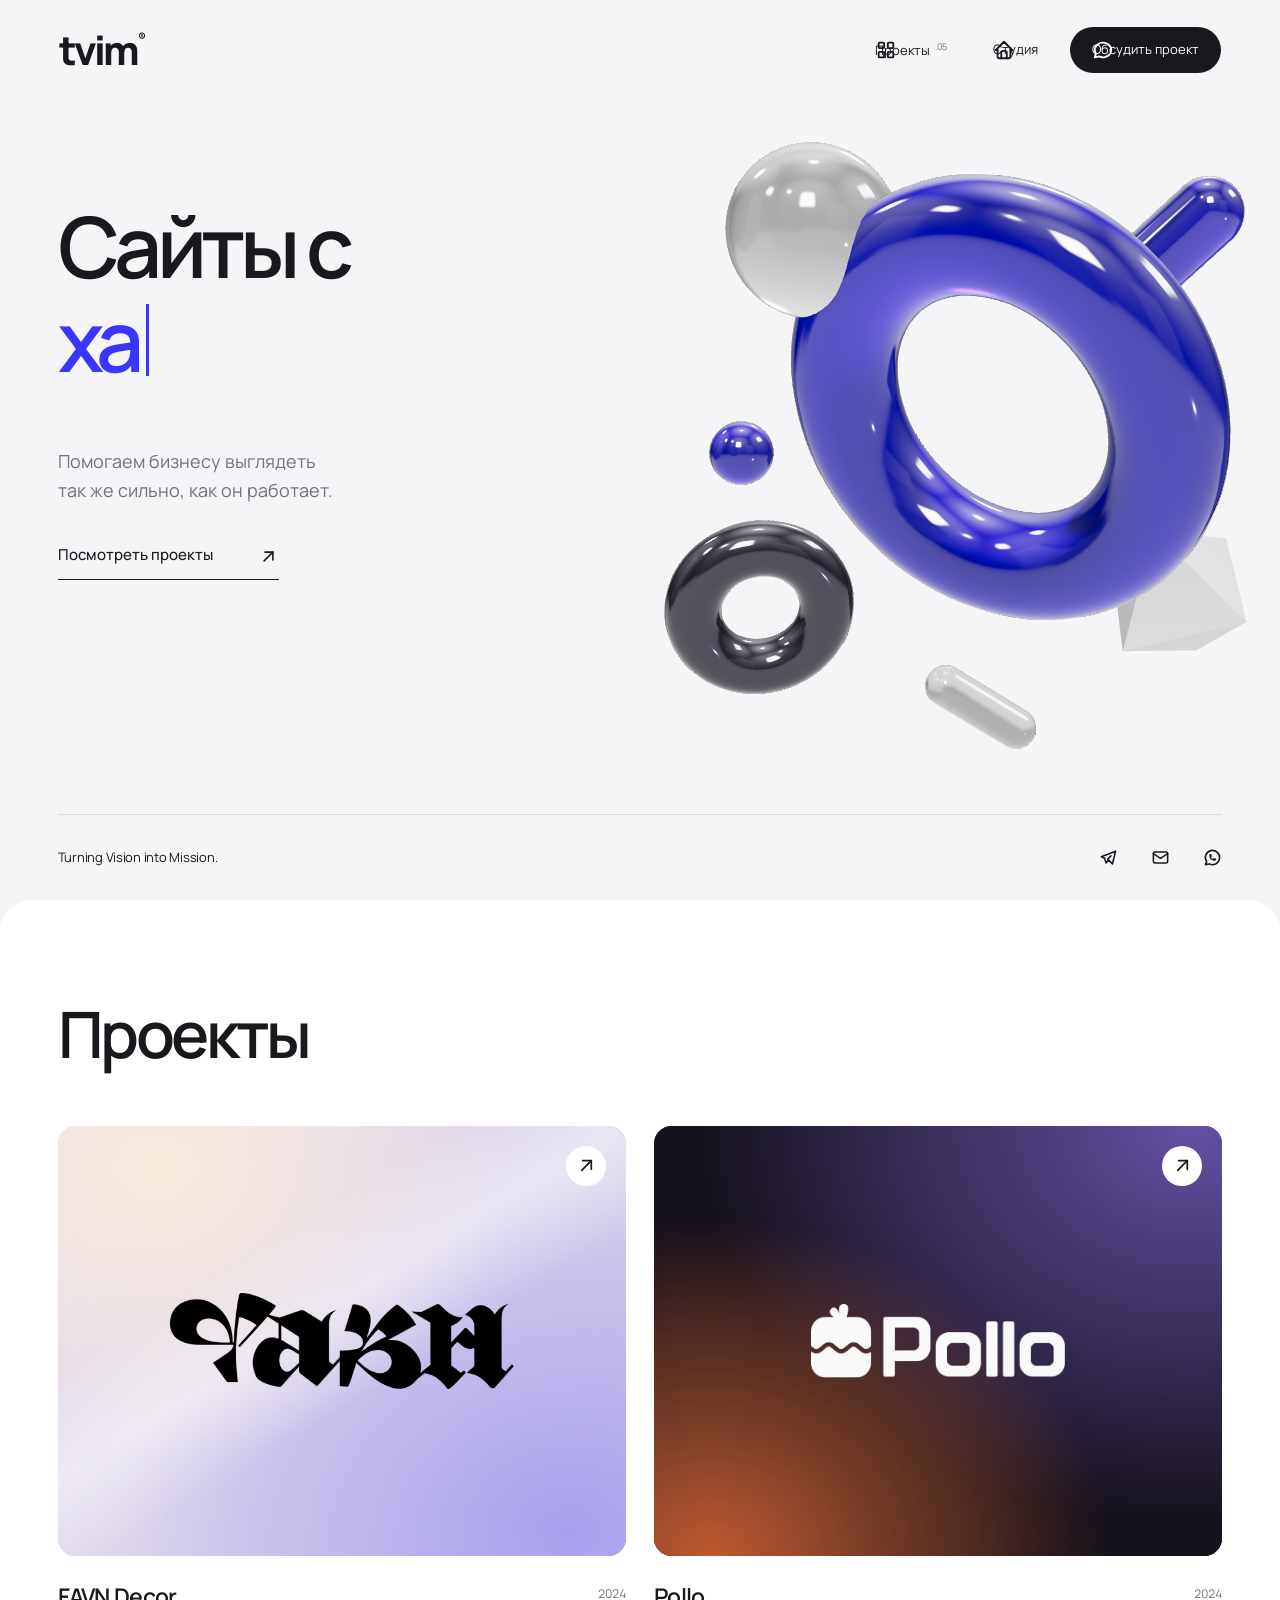
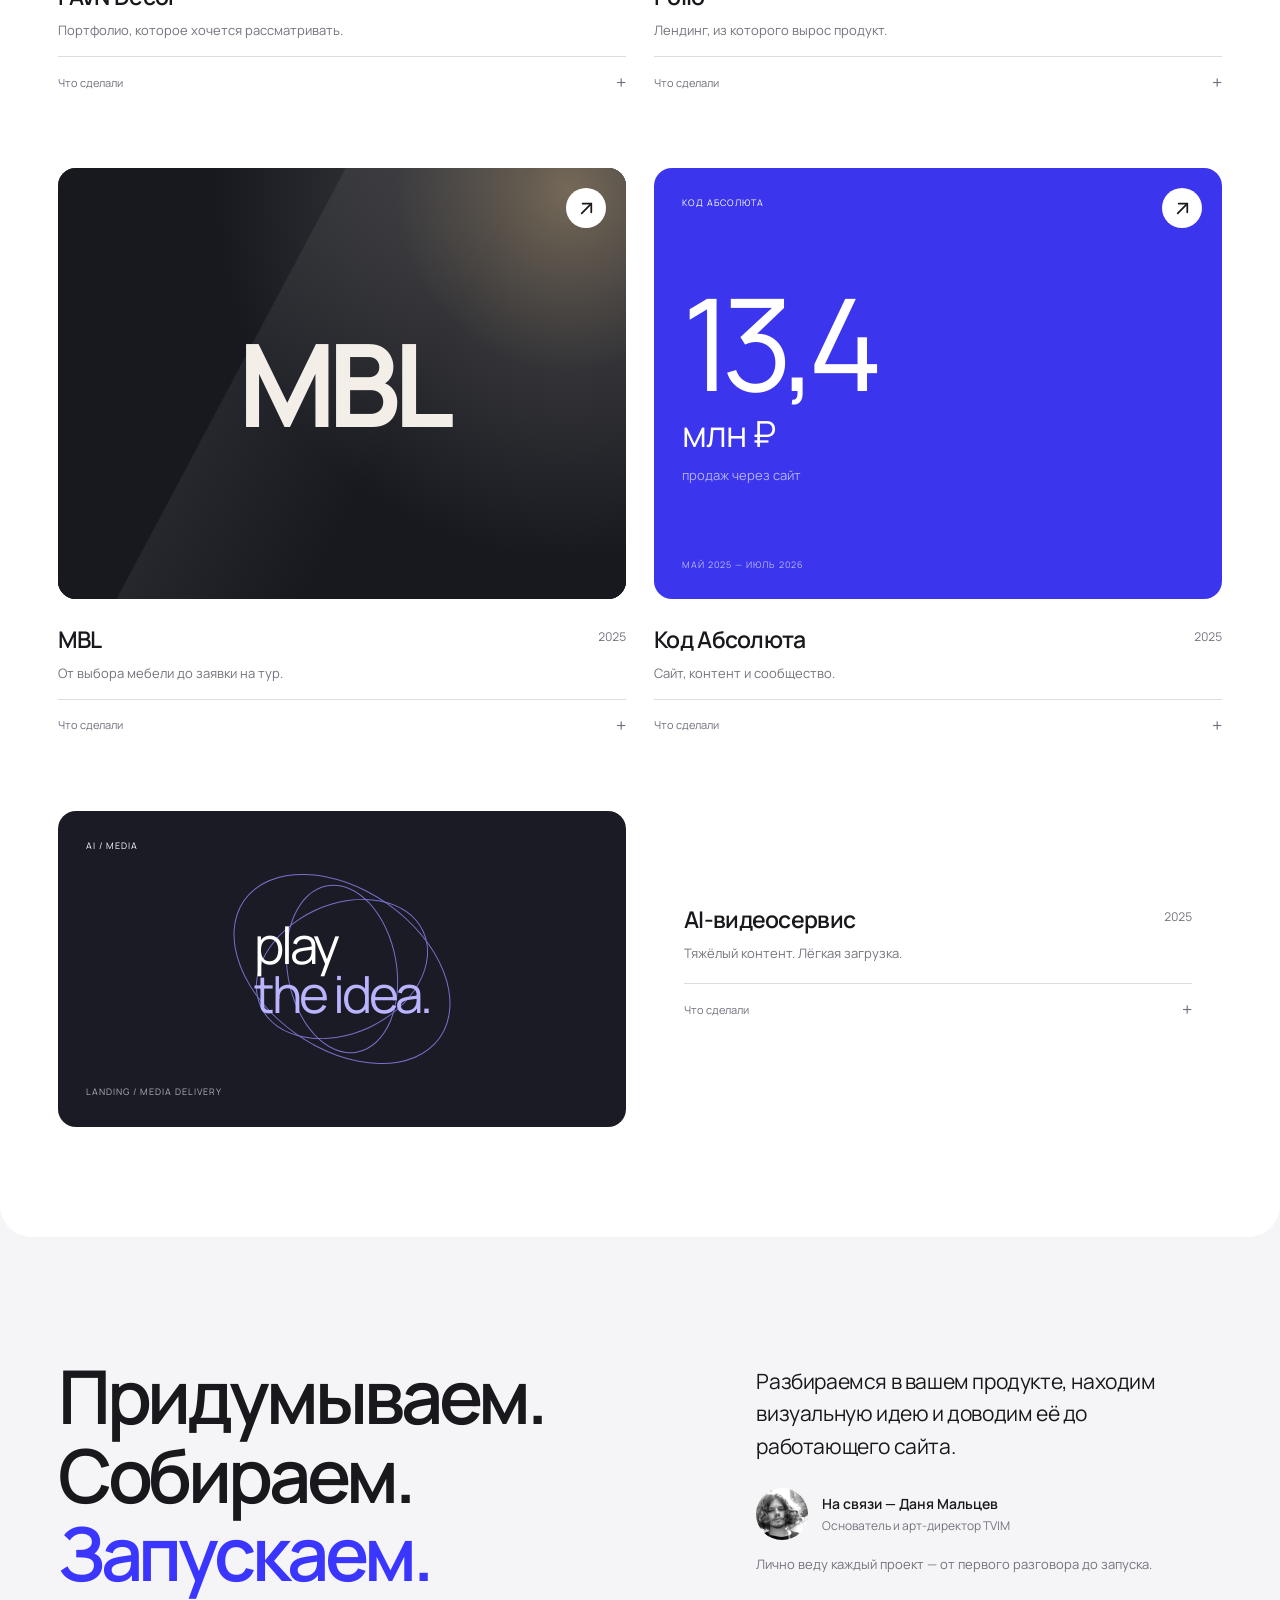
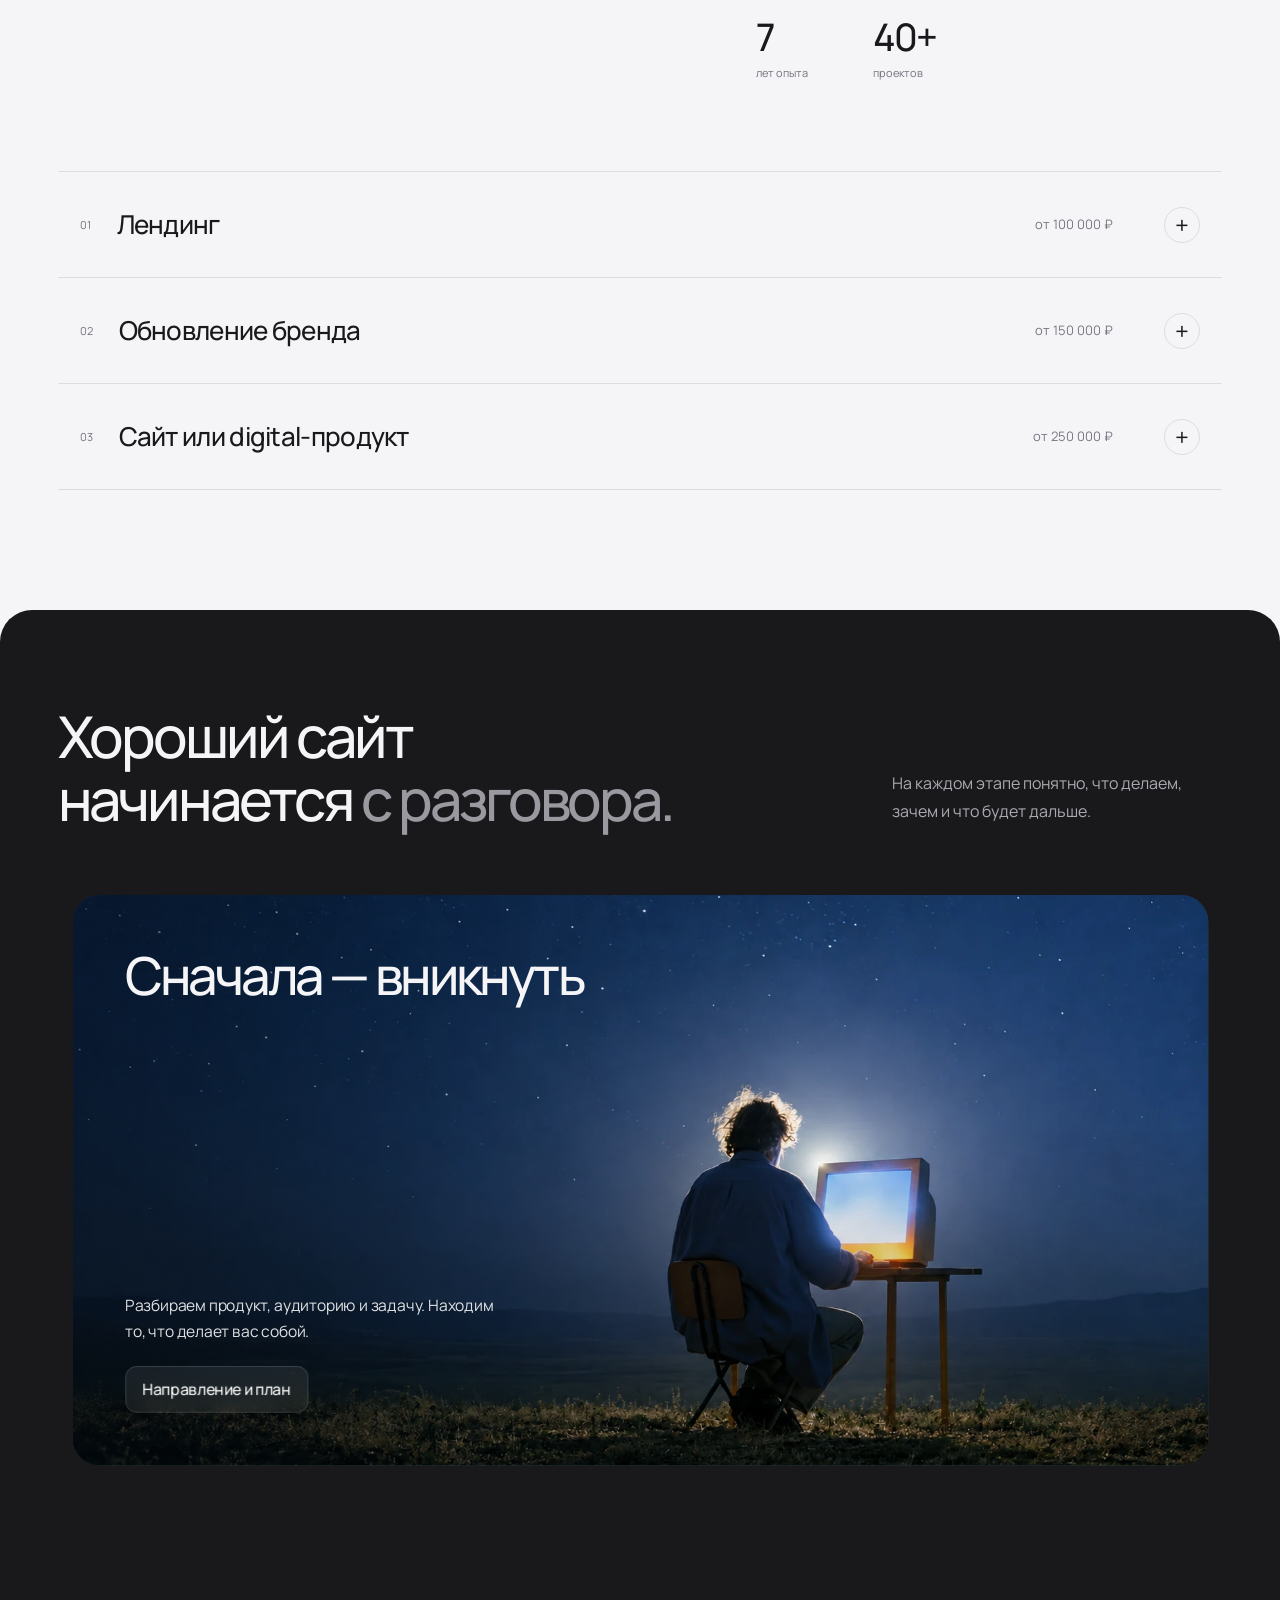
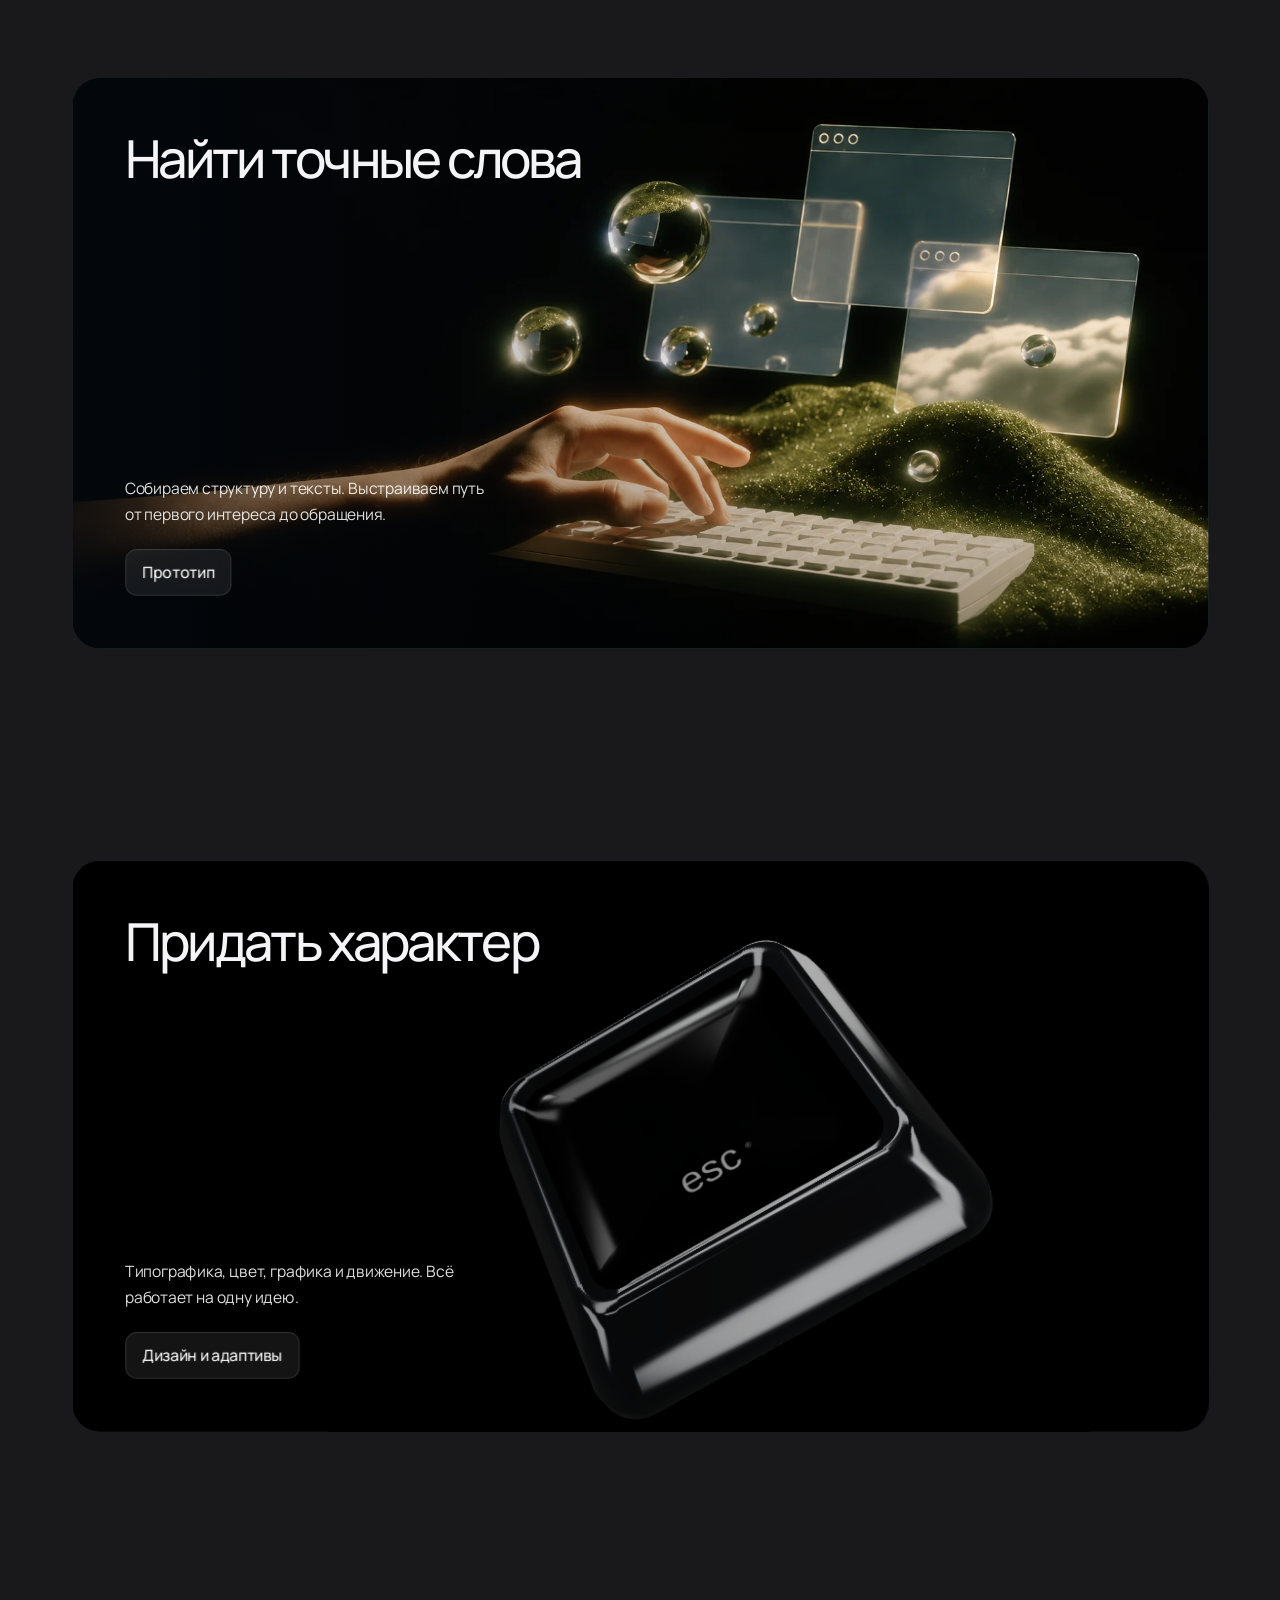
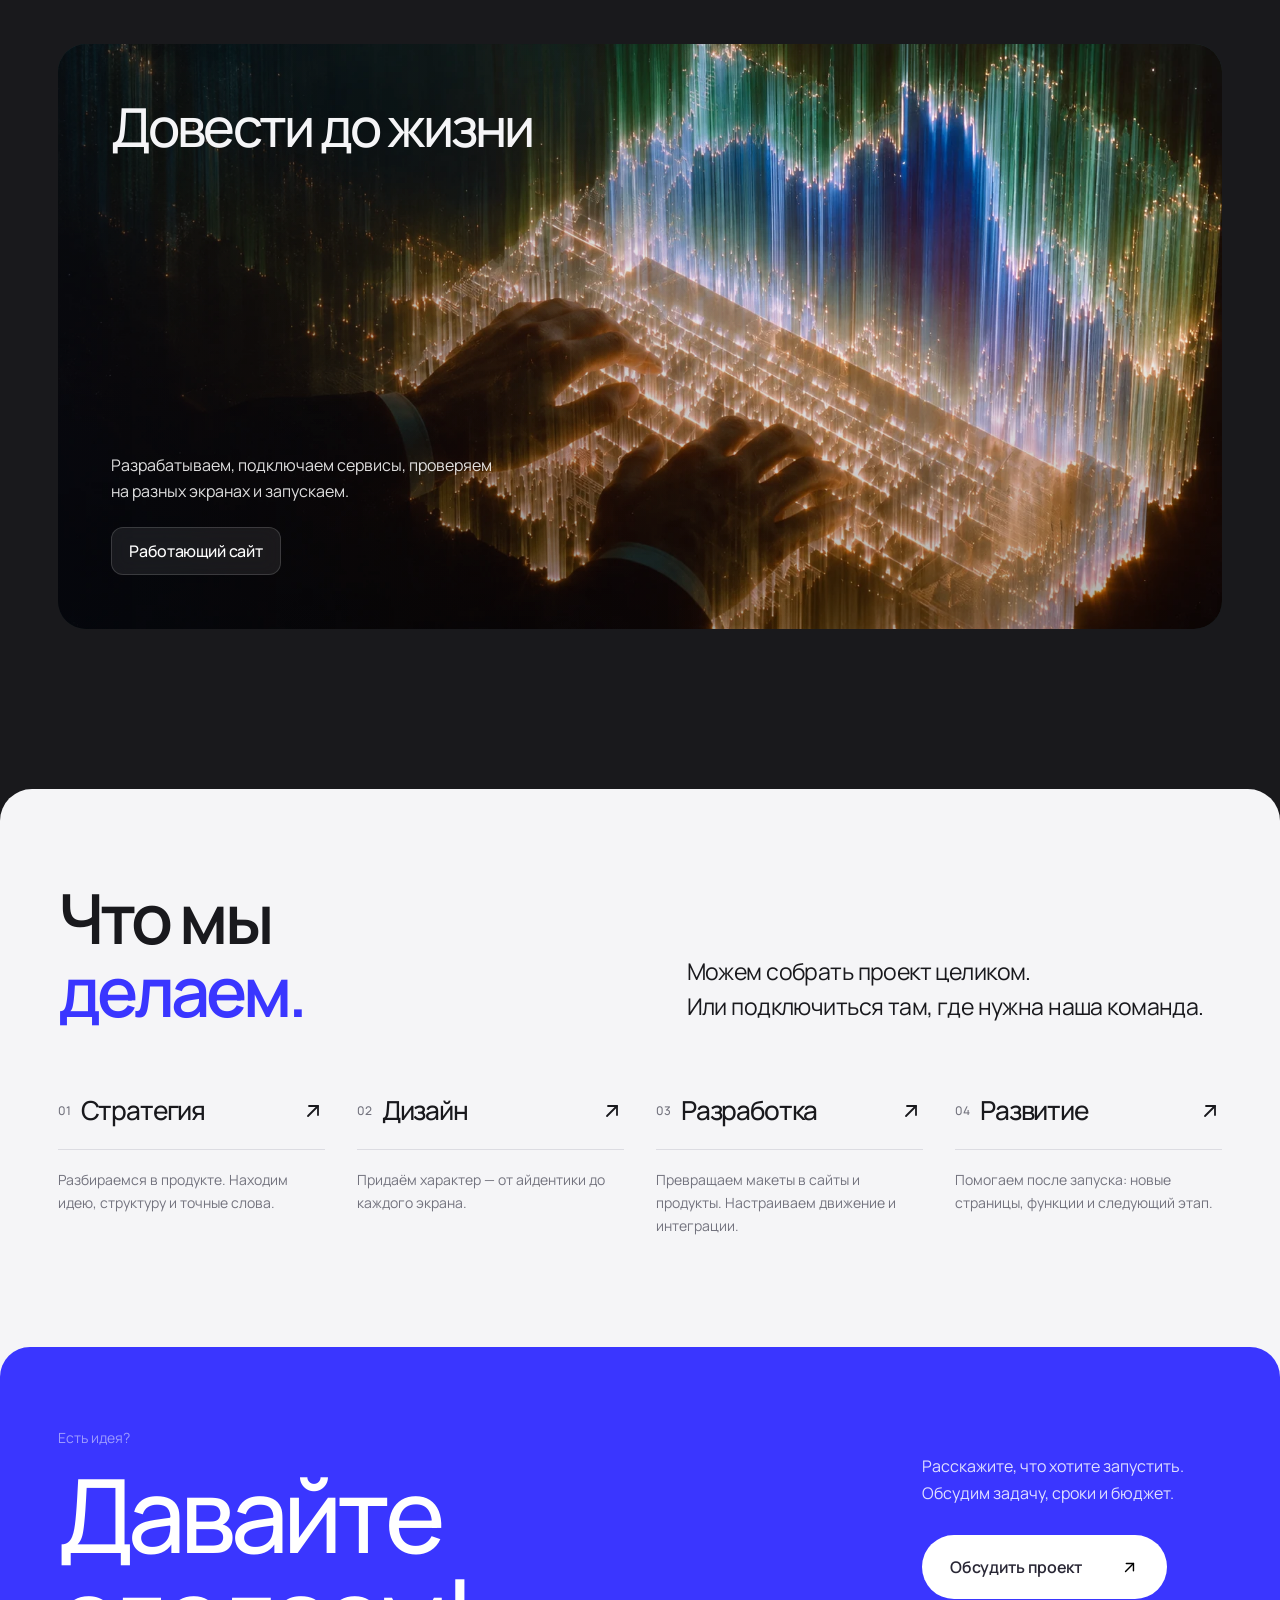
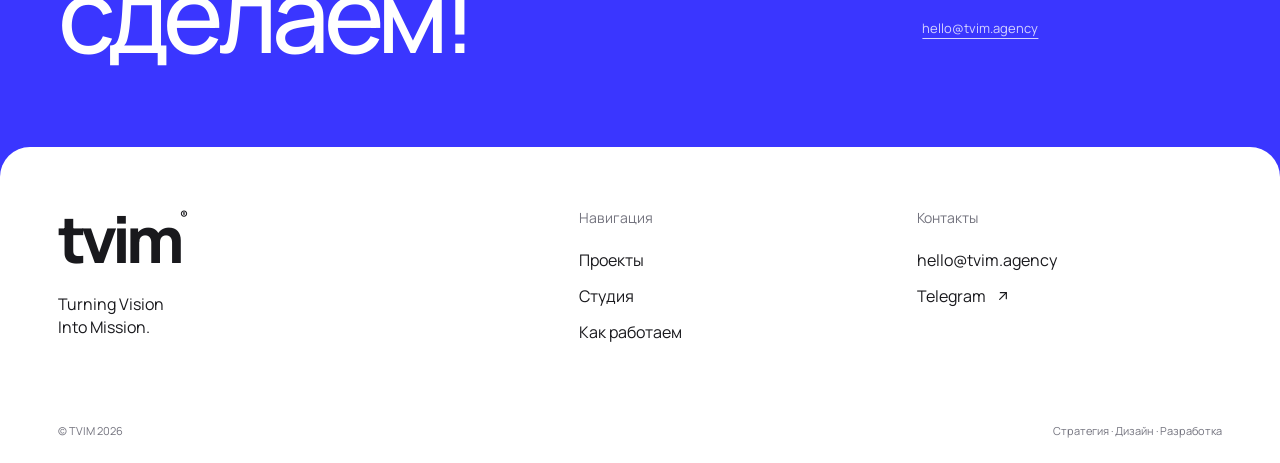
==== commit 54e7295d: "Restore studio introduction, move capabilities after process and refine outcome labels" ====
--- a/index.html
+++ b/index.html
@@ -1,5 +1,5 @@
 <!doctype html>
-<html lang="ru"><head><meta charset="utf-8"><meta name="viewport" content="width=device-width,initial-scale=1"><title>TVIM — сайты с характером</title><meta name="description" content="TVIM — дизайн и разработка сайтов, брендинг и digital-продукты. Избранные проекты студии."><meta name="theme-color" content="#f5f5f7"><link rel="icon" href="data:image/svg+xml,%3Csvg xmlns='http://www.w3.org/2000/svg' viewBox='0 0 32 32'%3E%3Crect width='32' height='32' rx='8' fill='%233a36ff'/%3E%3Cpath d='M6 9h20v4h-8v12h-4V13H6' fill='white'/%3E%3C/svg%3E"><link rel="stylesheet" href="loader.css?v=20261017-clean-v3"><script src="loader.js?v=20261017-intro-v1"></script><link rel="stylesheet" href="style.css?v=20261017-scroll-v6"><link rel="stylesheet" href="process-posters.css?v=20261017-covers-v1"><link rel="stylesheet" href="refinements.css?v=20261017-pollo-v7"><script type="importmap">{"imports":{"three":"./vendor/three.module.js"}}</script></head>
+<html lang="ru"><head><meta charset="utf-8"><meta name="viewport" content="width=device-width,initial-scale=1"><title>TVIM — сайты с характером</title><meta name="description" content="TVIM — дизайн и разработка сайтов, брендинг и digital-продукты. Избранные проекты студии."><meta name="theme-color" content="#f5f5f7"><link rel="icon" href="data:image/svg+xml,%3Csvg xmlns='http://www.w3.org/2000/svg' viewBox='0 0 32 32'%3E%3Crect width='32' height='32' rx='8' fill='%233a36ff'/%3E%3Cpath d='M6 9h20v4h-8v12h-4V13H6' fill='white'/%3E%3C/svg%3E"><link rel="stylesheet" href="loader.css?v=20261017-clean-v3"><script src="loader.js?v=20261017-intro-v1"></script><link rel="stylesheet" href="style.css?v=20261017-scroll-v6"><link rel="stylesheet" href="process-posters.css?v=20261017-covers-v1"><link rel="stylesheet" href="refinements.css?v=20261017-layout-v8"><script type="importmap">{"imports":{"three":"./vendor/three.module.js"}}</script></head>
 <body><div class="site-loader" id="site-loader" aria-hidden="true"><div class="site-loader__logo">tvim<sup>®</sup></div><div class="site-loader__track"><span class="site-loader__bar"></span></div></div><a class="skip" href="#cases">К проектам</a>
 <header class="nav"><a href="#top" class="logo" aria-label="TVIM — главная">tvim<span>®</span></a><nav aria-label="Навигация"><a href="#cases" data-section="cases" class="nav-item" aria-label="Проекты" data-tip="Проекты"><span class="nav-icon"><svg class="icon icon-outline" aria-hidden="true" focusable="false"
   xmlns="http://www.w3.org/2000/svg"
@@ -256,7 +256,7 @@
 
 <article class="project project-media"><div class="project-visual media-cover" role="img" aria-label="Концептуальная обложка AI-видеосервиса"><span class="cover-label">AI / MEDIA</span><div class="media-orbit"><i></i><i></i><i></i><span>play<br><em>the idea.</em></span></div><span class="cover-period">LANDING / MEDIA DELIVERY</span></div><div class="project-caption"><div><h3>AI-видеосервис</h3><p>Тяжёлый контент. Лёгкая загрузка.</p></div><span class="case-year" data-year="media" title="Пример года для макета">2025</span></div><details><summary>Что сделали <span>+</span></summary><p>Базовая структура, визуальное направление, мультиязычность и выдача изображений и видео через CDN. Последующие изменения — команда клиента.</p></details></article></div>
 </section>
-<section class="studio" id="studio"><div class="studio-main"><h2>Придумываем.<br>Собираем.<br><em>Запускаем.</em></h2><div class="studio-copy"><p>От первой идеи до сайта, которым удобно пользоваться. Соединяем смысл, визуальный характер и разработку.</p><div class="capability-grid"><a class="capability" href="#offers"><span class="capability-title"><span class="capability-number">01</span>Стратегия<span class="capability-arrow" aria-hidden="true">↗</span></span><p>Разбираемся в продукте. Находим идею, структуру и точные слова.</p></a><a class="capability" href="#offers"><span class="capability-title"><span class="capability-number">02</span>Дизайн<span class="capability-arrow" aria-hidden="true">↗</span></span><p>Придаём характер — от айдентики до каждого экрана.</p></a><a class="capability" href="#offers"><span class="capability-title"><span class="capability-number">03</span>Разработка<span class="capability-arrow" aria-hidden="true">↗</span></span><p>Превращаем макеты в сайты и продукты. Настраиваем движение и интеграции.</p></a><a class="capability" href="#offers"><span class="capability-title"><span class="capability-number">04</span>Развитие<span class="capability-arrow" aria-hidden="true">↗</span></span><p>Помогаем после запуска: новые страницы, функции и следующий этап.</p></a></div></div></div><div class="studio-founder"><div><div class="founder-signature"><img class="founder-avatar" src="assets/danya-maltsev.jpg" width="52" height="52" alt="Даня Мальцев" loading="lazy" decoding="async"><div><p class="founder-name">На связи — Даня Мальцев</p><p class="founder-role">Основатель и арт-директор TVIM</p></div></div><p class="founder-note">Лично веду каждый проект — от первого разговора до запуска.</p></div><div class="studio-proof"><span><strong>7</strong>лет опыта</span><span><strong>40+</strong>проектов</span></div></div>
+<section class="studio" id="studio"><div class="studio-main"><h2>Придумываем.<br>Собираем.<br><em>Запускаем.</em></h2><div class="studio-copy"><p>Разбираемся в вашем продукте, находим визуальную идею и доводим её до работающего сайта.</p><div class="founder-signature"><img class="founder-avatar" src="assets/danya-maltsev.jpg" width="52" height="52" alt="Даня Мальцев" loading="lazy" decoding="async"><div><p class="founder-name">На связи — Даня Мальцев</p><p class="founder-role">Основатель и арт-директор TVIM</p></div></div><p class="founder-note">Лично веду каждый проект — от первого разговора до запуска.</p><div class="studio-proof"><span><strong>7</strong>лет опыта</span><span><strong>40+</strong>проектов</span></div></div></div>
 <div class="services" id="offers"><details><summary><span class="service-index">01</span><h3>Лендинг</h3><span class="service-price">от 100 000 ₽</span><span>+</span></summary><div class="service-content"><div class="service-description"><h4 class="service-kicker">Смысл → дизайн → запуск</h4><p>Структура, тексты, индивидуальный дизайн, адаптив и запуск. Спринт за 7 дней — при согласованном объёме, готовом продукте и одном человеке, принимающем решения.</p><a class="service-action" href="https://t.me/danyamaltsev" target="_blank" rel="noopener">Обсудить лендинг<span class="arrow-motion" aria-hidden="true"><svg class="arrow arrow-first" aria-hidden="true" focusable="false"
   xmlns="http://www.w3.org/2000/svg"
   width="24"
@@ -338,7 +338,111 @@
 </svg></span></a></div><div class="service-art art-product" aria-hidden="true"><div class="product-window"><div class="product-sidebar">t.<i></i><i></i><i></i></div><div class="product-main"><span>Обзор проекта </span><strong>Всё под рукой.</strong><div class="product-chart"><i></i><i></i><i></i><i></i><i></i><i></i><i></i></div><div class="product-tiles"><span>Каталог</span><span>Сценарии</span><span>Интеграции</span></div></div></div></div></div></details></div></section>
 <section class="process process-gallery" id="process" aria-labelledby="process-title" data-header-theme="dark">
 <div class="process-heading"><h2 id="process-title">Хороший сайт<br>начинается <em>с разговора.</em></h2><p>На каждом этапе понятно, что делаем, зачем и что будет дальше.</p></div>
-<div class="process-posters"><article class="process-poster photo-listen" aria-labelledby="listen-title"><img class="process-photo" src="assets/process-listen.webp" alt="" loading="lazy" decoding="async"><div class="poster-caption"><h3 id="listen-title">Сначала — вникнуть</h3><div class="poster-details"><p>Разбираем продукт, аудиторию и задачу. Находим то, что делает вас собой.</p><strong class="poster-result">Направление<br>и план.</strong></div></div></article><article class="process-poster photo-words" aria-labelledby="words-title"><img class="process-photo" src="assets/process-words.webp" alt="" loading="lazy" decoding="async"><div class="poster-caption"><h3 id="words-title">Найти точные слова</h3><div class="poster-details"><p>Собираем структуру и тексты. Выстраиваем путь от первого интереса до обращения.</p><strong class="poster-result">Прототип<br>и тексты.</strong></div></div></article><article id="character-card" class="process-poster photo-character" aria-labelledby="character-title"><div class="keycap-scene" aria-hidden="true"><img class="keycap-fallback" src="assets/character-keycap.jpg" alt="" loading="lazy" decoding="async"><canvas class="keycap-canvas"></canvas></div><div class="poster-caption"><h3 id="character-title">Придать характер</h3><div class="poster-details"><p>Типографика, цвет, графика и движение. Всё работает на одну идею.</p><strong class="poster-result">Дизайн<br>на всех экранах.</strong></div></div></article><article class="process-poster photo-launch" aria-labelledby="launch-title"><img class="process-photo" src="assets/process-launch.webp" alt="" loading="lazy" decoding="async"><div class="poster-caption"><h3 id="launch-title">Довести до жизни</h3><div class="poster-details"><p>Разрабатываем, подключаем сервисы, проверяем на разных экранах и запускаем.</p><strong class="poster-result">Сайт, готовый<br>к работе.</strong></div></div></article></div></section><section class="contact contact-action" id="contact"><div class="contact-title"><p class="eyebrow contact-intro">Есть идея?</p><h2>Давайте<br>сделаем!</h2></div><div class="contact-side"><p>Расскажите, что хотите запустить.<br>Обсудим задачу, сроки и бюджет.</p><a class="contact-button" href="https://t.me/danyamaltsev" target="_blank" rel="noopener">Обсудить проект <span class="arrow-motion" aria-hidden="true"><svg class="arrow arrow-first" aria-hidden="true" focusable="false"
+<div class="process-posters"><article class="process-poster photo-listen" aria-labelledby="listen-title"><img class="process-photo" src="assets/process-listen.webp" alt="" loading="lazy" decoding="async"><div class="poster-caption"><h3 id="listen-title">Сначала — вникнуть</h3><div class="poster-details"><p>Разбираем продукт, аудиторию и задачу. Находим то, что делает вас собой.</p><span class="poster-outcome">Направление и план</span></div></div></article><article class="process-poster photo-words" aria-labelledby="words-title"><img class="process-photo" src="assets/process-words.webp" alt="" loading="lazy" decoding="async"><div class="poster-caption"><h3 id="words-title">Найти точные слова</h3><div class="poster-details"><p>Собираем структуру и тексты. Выстраиваем путь от первого интереса до обращения.</p><span class="poster-outcome">Прототип</span></div></div></article><article id="character-card" class="process-poster photo-character" aria-labelledby="character-title"><div class="keycap-scene" aria-hidden="true"><img class="keycap-fallback" src="assets/character-keycap.jpg" alt="" loading="lazy" decoding="async"><canvas class="keycap-canvas"></canvas></div><div class="poster-caption"><h3 id="character-title">Придать характер</h3><div class="poster-details"><p>Типографика, цвет, графика и движение. Всё работает на одну идею.</p><span class="poster-outcome">Дизайн и адаптивы</span></div></div></article><article class="process-poster photo-launch" aria-labelledby="launch-title"><img class="process-photo" src="assets/process-launch.webp" alt="" loading="lazy" decoding="async"><div class="poster-caption"><h3 id="launch-title">Довести до жизни</h3><div class="poster-details"><p>Разрабатываем, подключаем сервисы, проверяем на разных экранах и запускаем.</p><span class="poster-outcome">Работающий сайт</span></div></div></article></div></section><section class="capabilities" id="capabilities" aria-labelledby="capabilities-title"><div class="capabilities-heading"><h2 id="capabilities-title">Что мы<br><em>делаем.</em></h2><p>Можем собрать проект целиком.<br>Или подключиться там, где нужна наша команда.</p></div><div class="capability-grid"><a class="capability" href="#offers"><span class="capability-title"><span class="capability-number">01</span>Стратегия<span class="arrow-motion" aria-hidden="true"><svg class="arrow arrow-first" aria-hidden="true" focusable="false"
+  xmlns="http://www.w3.org/2000/svg"
+  width="24"
+  height="24"
+  viewBox="0 0 24 24"
+  fill="none"
+  stroke="currentColor"
+  stroke-width="2"
+  stroke-linecap="round"
+  stroke-linejoin="round"
+>
+  <path d="M17 7l-10 10" />
+  <path d="M8 7l9 0l0 9" />
+</svg><svg class="arrow arrow-second" aria-hidden="true" focusable="false"
+  xmlns="http://www.w3.org/2000/svg"
+  width="24"
+  height="24"
+  viewBox="0 0 24 24"
+  fill="none"
+  stroke="currentColor"
+  stroke-width="2"
+  stroke-linecap="round"
+  stroke-linejoin="round"
+>
+  <path d="M17 7l-10 10" />
+  <path d="M8 7l9 0l0 9" />
+</svg></span></span><p>Разбираемся в продукте. Находим идею, структуру и точные слова.</p></a><a class="capability" href="#offers"><span class="capability-title"><span class="capability-number">02</span>Дизайн<span class="arrow-motion" aria-hidden="true"><svg class="arrow arrow-first" aria-hidden="true" focusable="false"
+  xmlns="http://www.w3.org/2000/svg"
+  width="24"
+  height="24"
+  viewBox="0 0 24 24"
+  fill="none"
+  stroke="currentColor"
+  stroke-width="2"
+  stroke-linecap="round"
+  stroke-linejoin="round"
+>
+  <path d="M17 7l-10 10" />
+  <path d="M8 7l9 0l0 9" />
+</svg><svg class="arrow arrow-second" aria-hidden="true" focusable="false"
+  xmlns="http://www.w3.org/2000/svg"
+  width="24"
+  height="24"
+  viewBox="0 0 24 24"
+  fill="none"
+  stroke="currentColor"
+  stroke-width="2"
+  stroke-linecap="round"
+  stroke-linejoin="round"
+>
+  <path d="M17 7l-10 10" />
+  <path d="M8 7l9 0l0 9" />
+</svg></span></span><p>Придаём характер — от айдентики до каждого экрана.</p></a><a class="capability" href="#offers"><span class="capability-title"><span class="capability-number">03</span>Разработка<span class="arrow-motion" aria-hidden="true"><svg class="arrow arrow-first" aria-hidden="true" focusable="false"
+  xmlns="http://www.w3.org/2000/svg"
+  width="24"
+  height="24"
+  viewBox="0 0 24 24"
+  fill="none"
+  stroke="currentColor"
+  stroke-width="2"
+  stroke-linecap="round"
+  stroke-linejoin="round"
+>
+  <path d="M17 7l-10 10" />
+  <path d="M8 7l9 0l0 9" />
+</svg><svg class="arrow arrow-second" aria-hidden="true" focusable="false"
+  xmlns="http://www.w3.org/2000/svg"
+  width="24"
+  height="24"
+  viewBox="0 0 24 24"
+  fill="none"
+  stroke="currentColor"
+  stroke-width="2"
+  stroke-linecap="round"
+  stroke-linejoin="round"
+>
+  <path d="M17 7l-10 10" />
+  <path d="M8 7l9 0l0 9" />
+</svg></span></span><p>Превращаем макеты в сайты и продукты. Настраиваем движение и интеграции.</p></a><a class="capability" href="#offers"><span class="capability-title"><span class="capability-number">04</span>Развитие<span class="arrow-motion" aria-hidden="true"><svg class="arrow arrow-first" aria-hidden="true" focusable="false"
+  xmlns="http://www.w3.org/2000/svg"
+  width="24"
+  height="24"
+  viewBox="0 0 24 24"
+  fill="none"
+  stroke="currentColor"
+  stroke-width="2"
+  stroke-linecap="round"
+  stroke-linejoin="round"
+>
+  <path d="M17 7l-10 10" />
+  <path d="M8 7l9 0l0 9" />
+</svg><svg class="arrow arrow-second" aria-hidden="true" focusable="false"
+  xmlns="http://www.w3.org/2000/svg"
+  width="24"
+  height="24"
+  viewBox="0 0 24 24"
+  fill="none"
+  stroke="currentColor"
+  stroke-width="2"
+  stroke-linecap="round"
+  stroke-linejoin="round"
+>
+  <path d="M17 7l-10 10" />
+  <path d="M8 7l9 0l0 9" />
+</svg></span></span><p>Помогаем после запуска: новые страницы, функции и следующий этап.</p></a></div></section><section class="contact contact-action" id="contact"><div class="contact-title"><p class="eyebrow contact-intro">Есть идея?</p><h2>Давайте<br>сделаем!</h2></div><div class="contact-side"><p>Расскажите, что хотите запустить.<br>Обсудим задачу, сроки и бюджет.</p><a class="contact-button" href="https://t.me/danyamaltsev" target="_blank" rel="noopener">Обсудить проект <span class="arrow-motion" aria-hidden="true"><svg class="arrow arrow-first" aria-hidden="true" focusable="false"
   xmlns="http://www.w3.org/2000/svg"
   width="24"
   height="24"
--- a/refinements.css
+++ b/refinements.css
@@ -21,30 +21,23 @@
 .hero-foot>span{font-size:13px;letter-spacing:-.02em;color:var(--ink)}
 .service-kicker{font-size:clamp(23px,2.2vw,34px);font-weight:650;line-height:1.18;letter-spacing:-.04em;color:var(--ink);margin:0 0 22px;max-width:460px}
 
-/* Four disciplines, followed by the existing project offers. */
-.studio-main{grid-template-columns:minmax(0,1fr) minmax(0,1.2fr);gap:8%}
-.studio h2{font-size:clamp(45px,5vw,78px)}
-.studio-copy{max-width:none}
-.studio-copy>p{max-width:610px;font-size:clamp(20px,2vw,29px);line-height:1.45;letter-spacing:-.035em}
-.capability-grid{display:grid;grid-template-columns:repeat(2,minmax(0,1fr));gap:40px 32px;margin-top:48px}
+/* A separate overview after the process gallery. */
+.capabilities{position:relative;z-index:2;padding:92px var(--pad) 110px;background:var(--paper);border-radius:32px 32px 0 0;margin-top:-32px}
+.capabilities-heading{display:grid;grid-template-columns:1fr 1fr;gap:8%;align-items:end}
+.capabilities-heading h2{font-size:clamp(45px,5.4vw,80px)}
+.capabilities-heading>p{font-size:clamp(19px,1.8vw,27px);line-height:1.5;letter-spacing:-.025em;max-width:530px;margin-bottom:4px}
+.capability-grid{display:grid;grid-template-columns:repeat(4,minmax(0,1fr));gap:32px;margin-top:64px}
 .capability{min-width:0;display:block}
-.capability-title{position:relative;display:flex;align-items:baseline;gap:10px;padding-bottom:16px;border-bottom:1px solid var(--line);font-size:clamp(21px,2.05vw,31px);font-weight:500;letter-spacing:-.045em;transition:color .25s}
+.capability-title{position:relative;display:flex;align-items:center;gap:10px;padding-bottom:18px;border-bottom:1px solid var(--line);font-size:clamp(21px,2.05vw,31px);font-weight:500;letter-spacing:-.045em;transition:color .25s}
 .capability-number{font-size:12px;color:var(--muted);letter-spacing:0}
-.capability-arrow{margin-left:auto;font-size:23px;transition:transform .35s var(--ease),color .25s}
-.capability>p{font-size:13px;line-height:1.65;color:var(--muted);margin-top:16px}
+.capability-title>.arrow-motion{margin-left:auto;width:24px;height:24px;flex:none}
+.capability>p{font-size:14px;line-height:1.65;color:var(--muted);margin-top:18px}
 .capability:is(:hover,:focus-visible) .capability-title{color:var(--blue)}
-.capability:is(:hover,:focus-visible) .capability-arrow{transform:translate(3px,-3px)}
-.studio-founder{display:flex;justify-content:space-between;align-items:center;gap:32px;margin-top:72px;padding-top:32px;border-top:1px solid var(--line)}
-.studio-founder .founder-signature,.studio-founder .studio-proof{margin-top:0}
-.studio-founder .founder-note{margin-bottom:0}
-.studio-founder .studio-proof{gap:50px;flex:none}
-.services{margin-top:64px}
+.capabilities+.contact-action{margin-top:0}
 
-/* Make each process outcome a headline, not a footnote. */
-.poster-details{display:flex;flex-direction:column;gap:20px}
-.poster-details .poster-result{order:-1;font-size:clamp(28px,3.2vw,48px);font-weight:500;line-height:1.08;letter-spacing:-.045em;color:#fff}
-.poster-details p{font-size:15px;max-width:390px;color:#ffffffe0}
-.contact-title .contact-intro{font:400 clamp(18px,1.8vw,26px)/1.45 Manrope,Arial,sans-serif;letter-spacing:0;text-transform:none;color:#fff;margin-bottom:24px}
+/* Keep the original poster hierarchy and give each result its own quiet surface. */
+.poster-details .poster-outcome{display:table;width:fit-content;max-width:100%;margin-top:22px;padding:12px 17px;border:1px solid #ffffff26;border-radius:12px;background:#ffffff14;backdrop-filter:blur(10px);color:#fff;font-size:16px;font-weight:500;line-height:1.4;letter-spacing:-.01em}
+.contact-title .contact-intro{font:400 14px/1.5 Manrope,Arial,sans-serif;letter-spacing:0;text-transform:none;color:#ffffff80;margin-bottom:16px}
 
 /* One shared content edge for the footer, matching the rest of the page. */
 .footer-grid{grid-template-columns:minmax(0,1.4fr) minmax(0,.8fr) minmax(0,1fr);column-gap:8%;row-gap:0;padding:60px var(--pad) 24px;margin-top:-48px;border-radius:30px 30px 0 0}
@@ -57,29 +50,24 @@
 .foot-nav>a:is(:hover,:focus-visible),.foot-contact>a:is(:hover,:focus-visible){color:var(--blue);opacity:1}
 .foot-contact>a .arrow-motion{margin-left:6px;width:18px;height:18px}
 .foot-contact>a .arrow{margin-left:0}
-.foot-bottom{margin-top:56px;padding:23px 0 0;border-top:1px solid var(--line);font-size:11px}
-@media(max-width:1000px){.studio-main{gap:5%}.capability-grid{gap:30px 22px}.footer-grid{column-gap:5%}.foot-nav>a,.foot-contact>a{font-size:14px}}
+.foot-bottom{margin-top:56px;padding:23px 0 0;border-top:0;font-size:11px}
+@media(max-width:1000px){.capability-grid{grid-template-columns:repeat(2,minmax(0,1fr));gap:35px 30px}.footer-grid{column-gap:5%}.foot-nav>a,.foot-contact>a{font-size:14px}}
 @media(max-width:700px){
  .hero-project-link{font-size:14px;padding:12px 0;gap:30px}
  .hero-foot>span{font-size:11px;max-width:170px;line-height:1.45}
  .hero-foot .social-links{margin-right:-9px}
  .service-kicker{font-size:25px;margin-bottom:18px}
- .studio-main{display:block}
- .studio h2{font-size:clamp(43px,11vw,64px)}
- .studio-copy{padding-top:32px}
- .studio-copy>p{font-size:21px}
- .capability-grid{gap:30px 20px;margin-top:36px}
+ .capabilities{padding:60px var(--pad) 70px;margin-top:-24px;border-radius:24px 24px 0 0}
+ .capabilities-heading{display:block}
+ .capabilities-heading h2{font-size:clamp(43px,11vw,64px)}
+ .capabilities-heading>p{font-size:19px;margin-top:28px}
+ .capability-grid{gap:32px 20px;margin-top:38px}
  .capability-title{font-size:21px;gap:6px;padding-bottom:12px}
  .capability-number{font-size:10px}
- .capability-arrow{font-size:18px}
- .capability>p{font-size:12px;margin-top:12px;line-height:1.6}
- .studio-founder{align-items:flex-start;flex-direction:column;margin-top:42px;padding-top:28px;gap:24px}
- .studio-founder .studio-proof{gap:45px}
- .services{margin-top:42px}
- .poster-details{gap:16px}
- .poster-details .poster-result{font-size:32px}
- .poster-details p{font-size:13px}
- .contact-title .contact-intro{font-size:19px;margin-bottom:20px}
+ .capability-title>.arrow-motion{width:20px;height:20px}
+ .capability>p{font-size:13px;margin-top:14px;line-height:1.6}
+ .poster-details .poster-outcome{font-size:14px;margin-top:18px;padding:11px 14px}
+ .contact-title .contact-intro{font-size:12px;margin-bottom:14px}
  .footer-grid{grid-template-columns:minmax(0,1fr) minmax(0,1.2fr);gap:32px 24px;padding:38px var(--pad) 24px;margin-top:-40px;border-radius:24px 24px 0 0}
  .foot-brand{grid-column:1/-1;display:flex;align-items:center;justify-content:space-between;gap:20px}
  .foot-brand .logo{font-size:52px}
@@ -92,4 +80,4 @@
  .cover-logo-pollo{width:56%}
 }
 @media(max-width:370px){.capability-grid{grid-template-columns:1fr}.capability-title{font-size:25px}.capability>p{font-size:13px}.foot-contact>a{font-size:12px}}
-@media(prefers-reduced-motion:reduce){.scroll-preview:is(.is-playing,:focus-visible) .pollo-reel img{animation:none}.hero-project-link:after,.capability-title:after,.capability-arrow{transition:none}}
+@media(prefers-reduced-motion:reduce){.scroll-preview:is(.is-playing,:focus-visible) .pollo-reel img{animation:none}.hero-project-link:after,.capability-title:after{transition:none}}
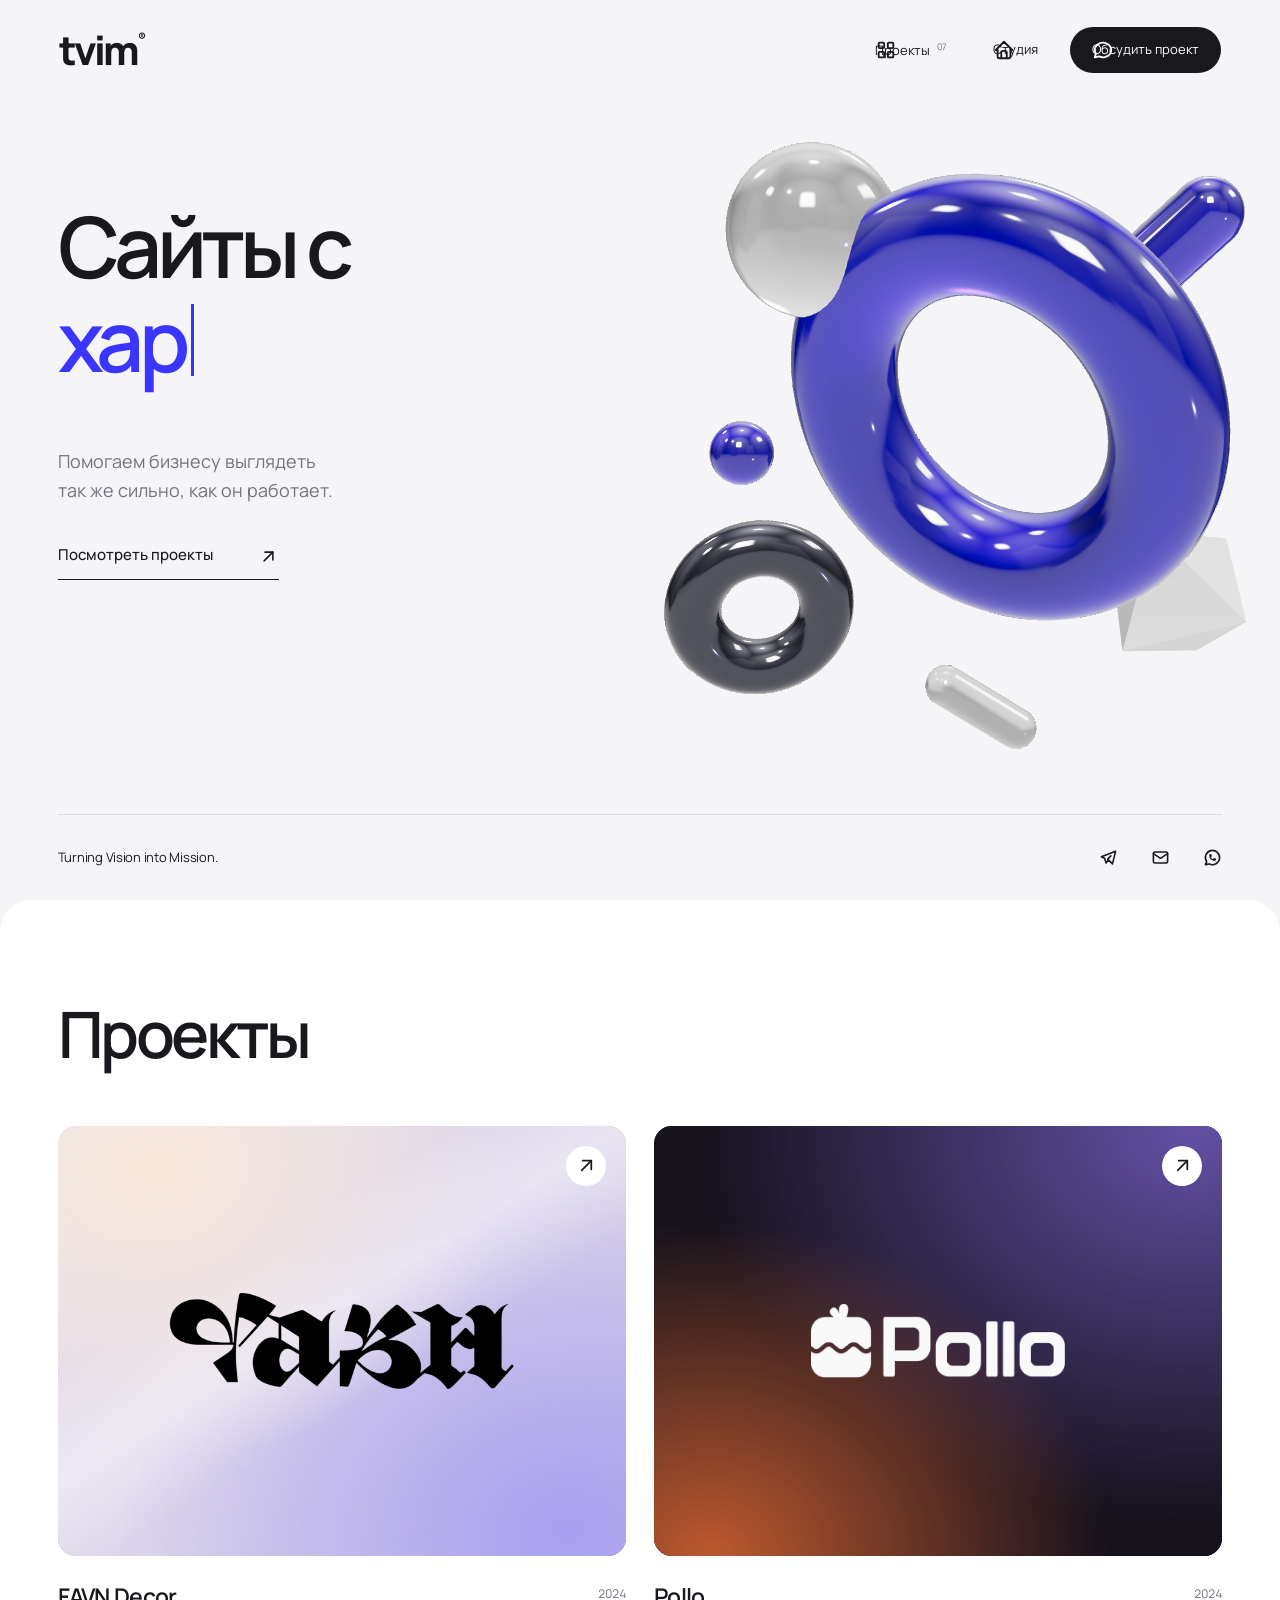
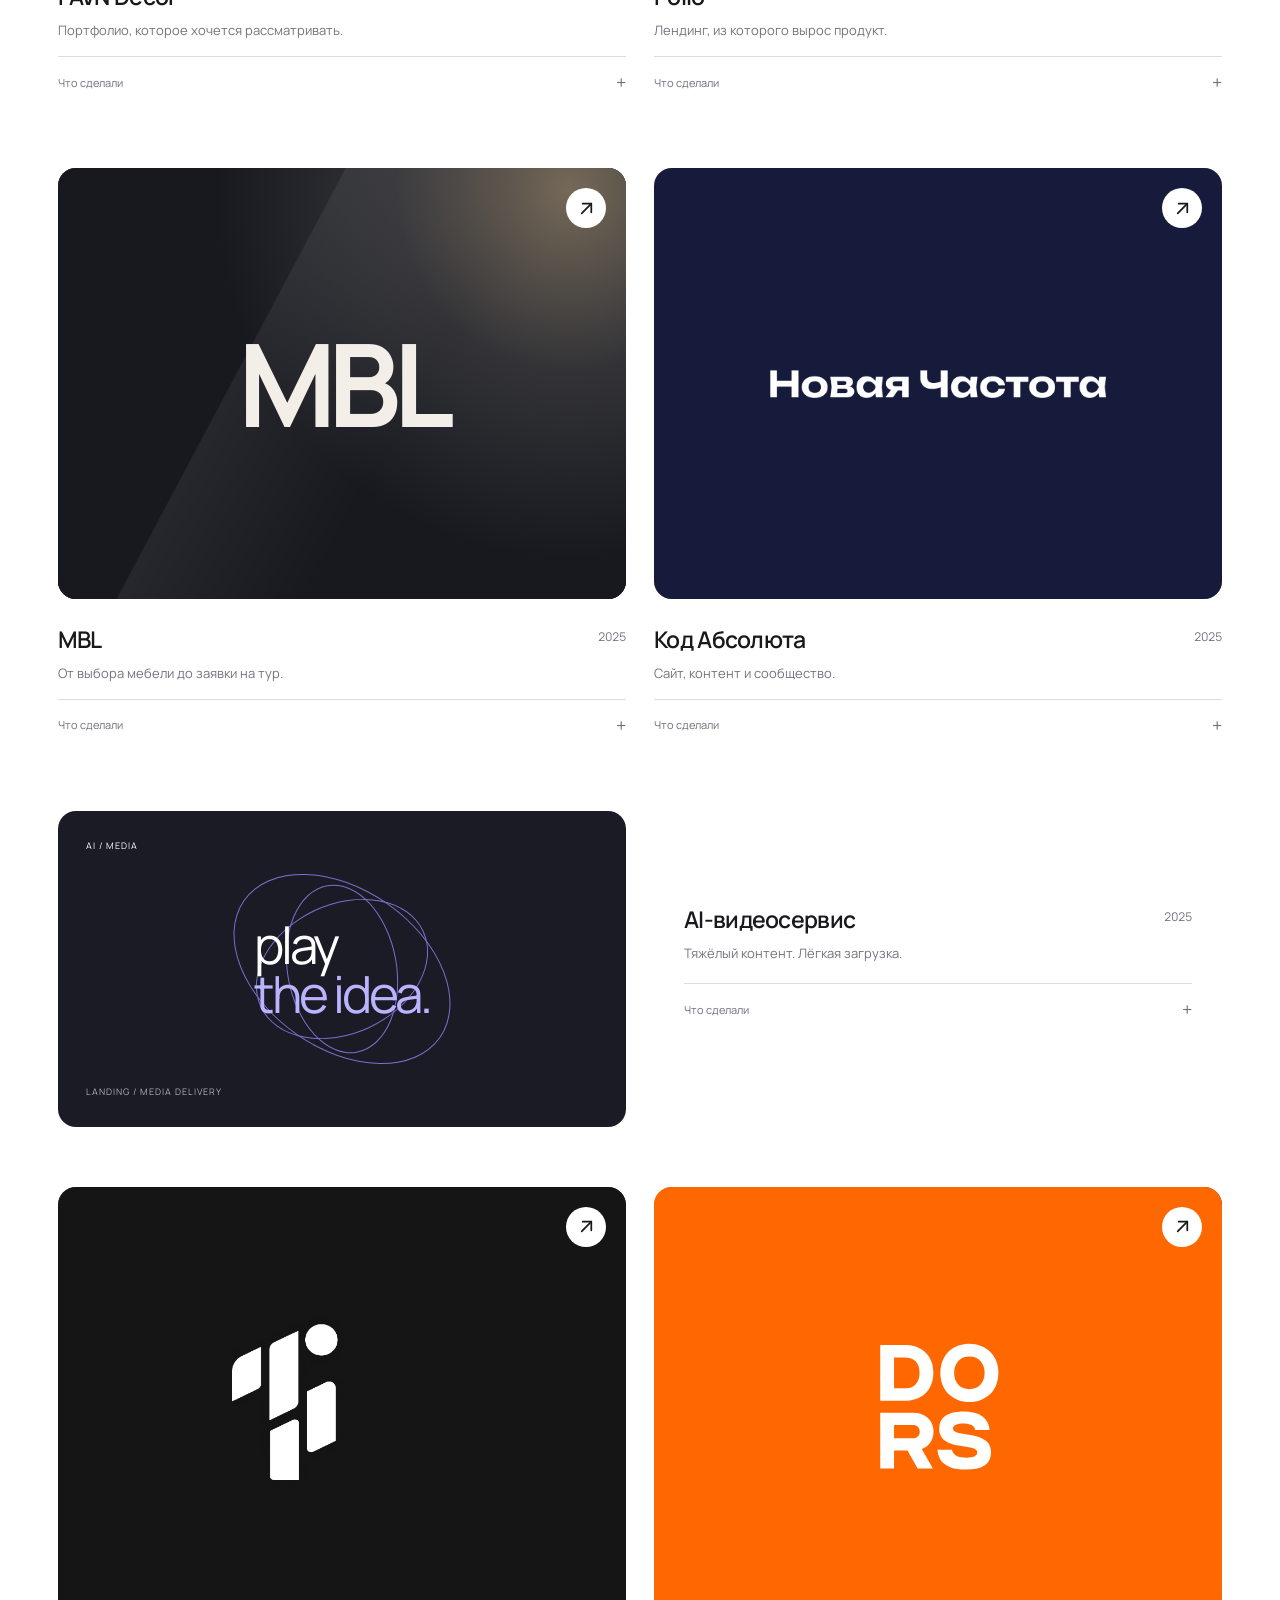
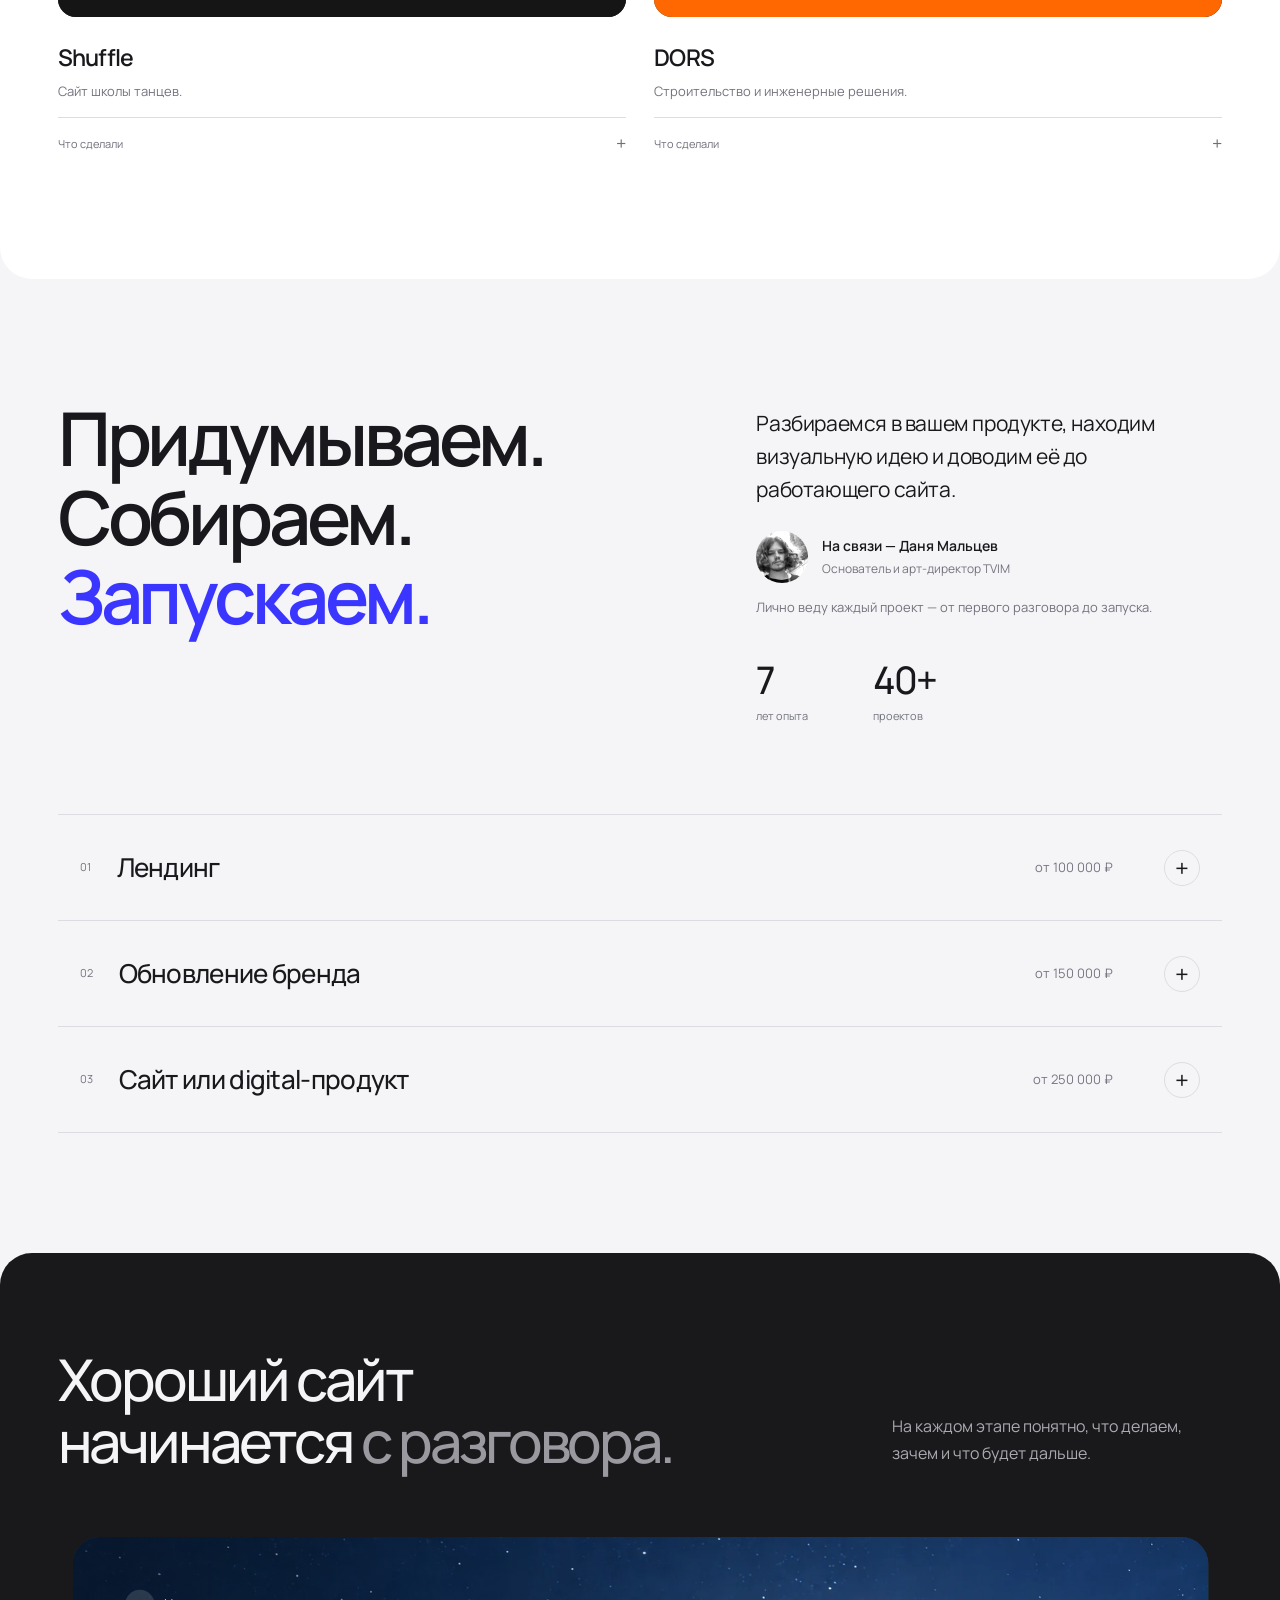
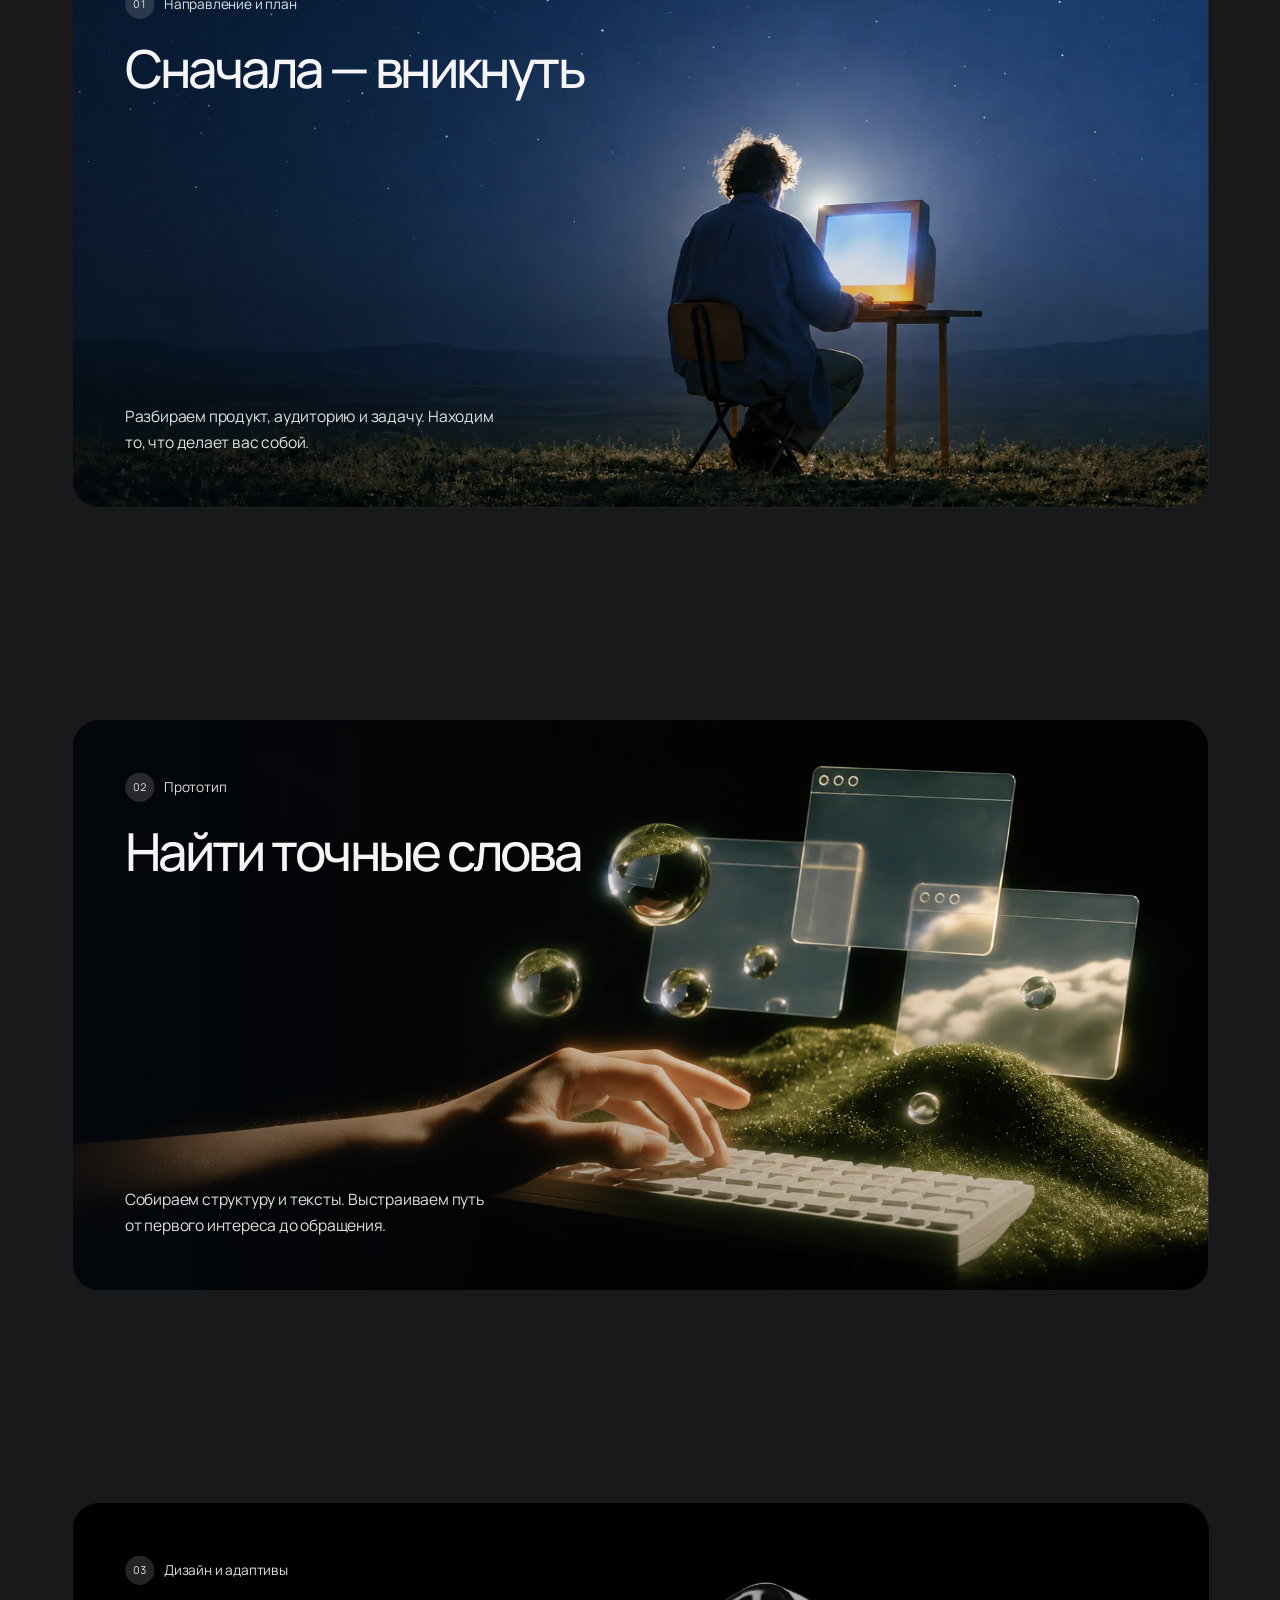
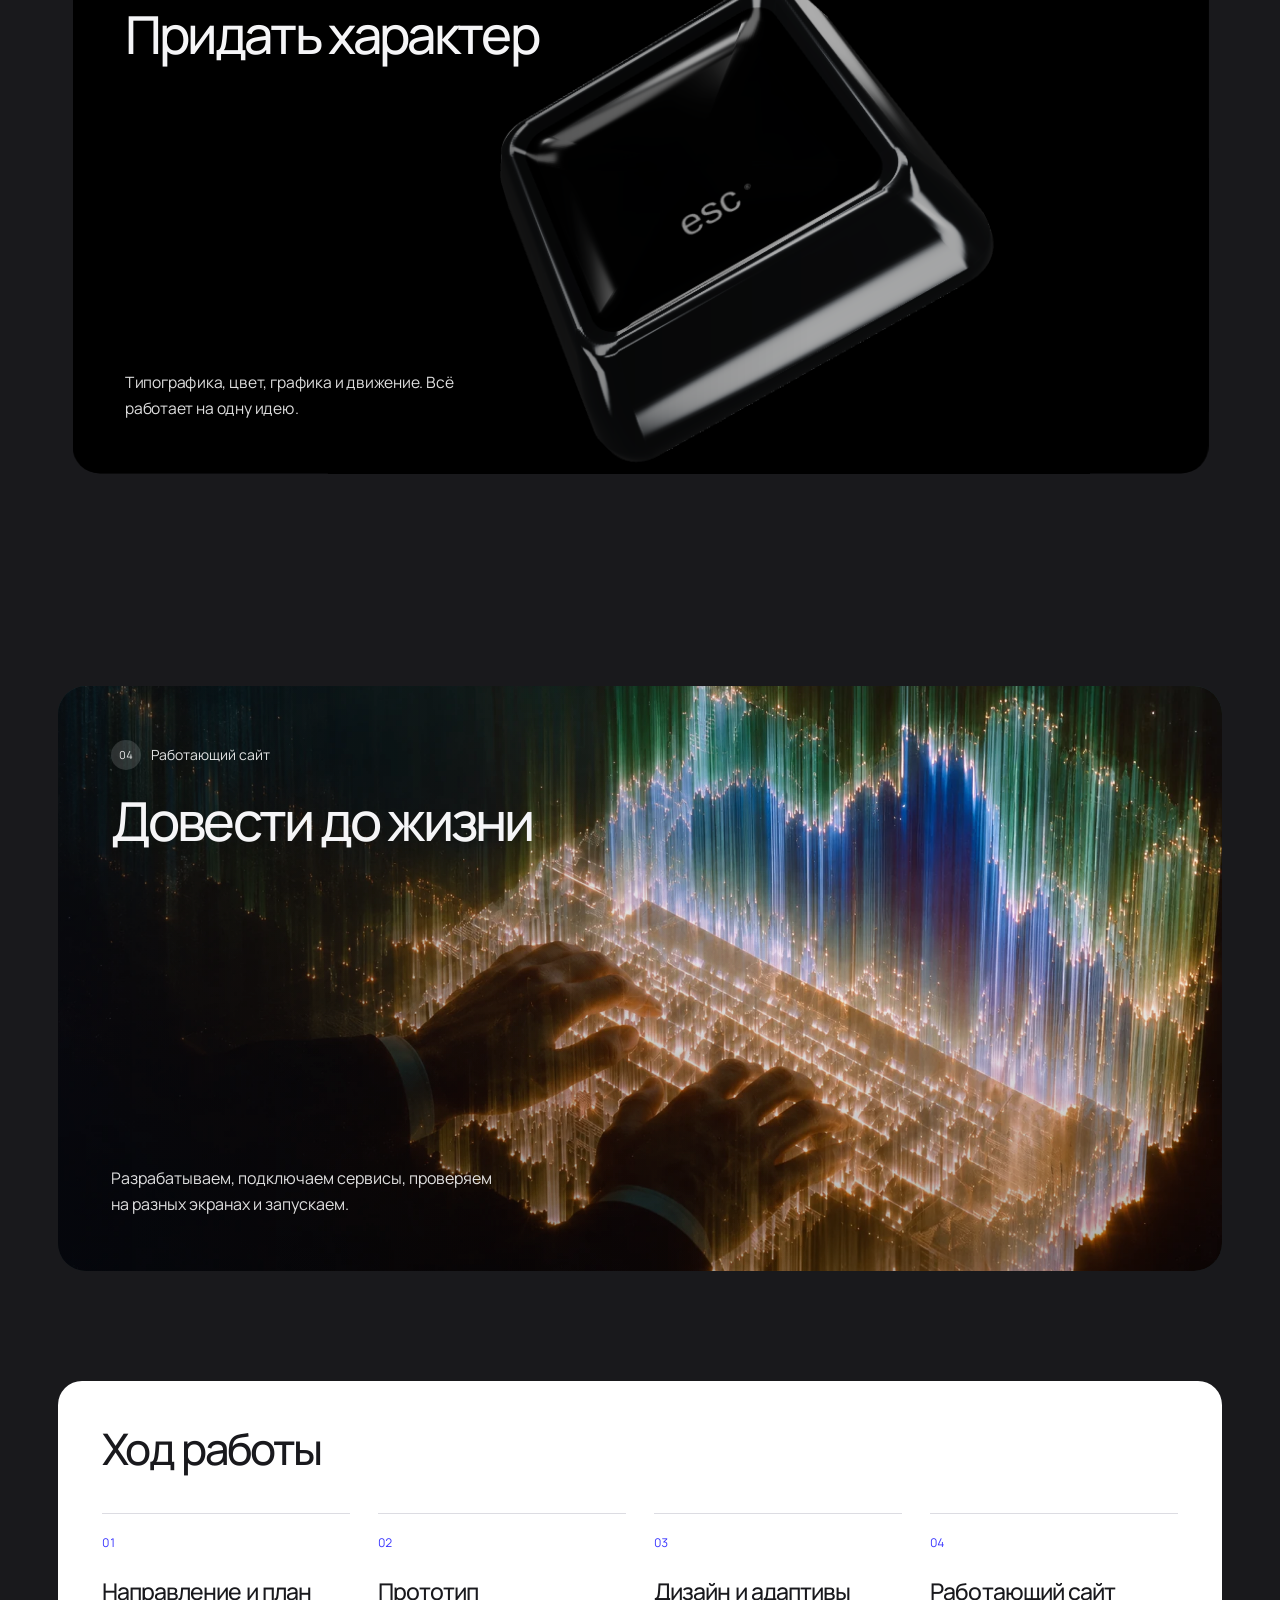
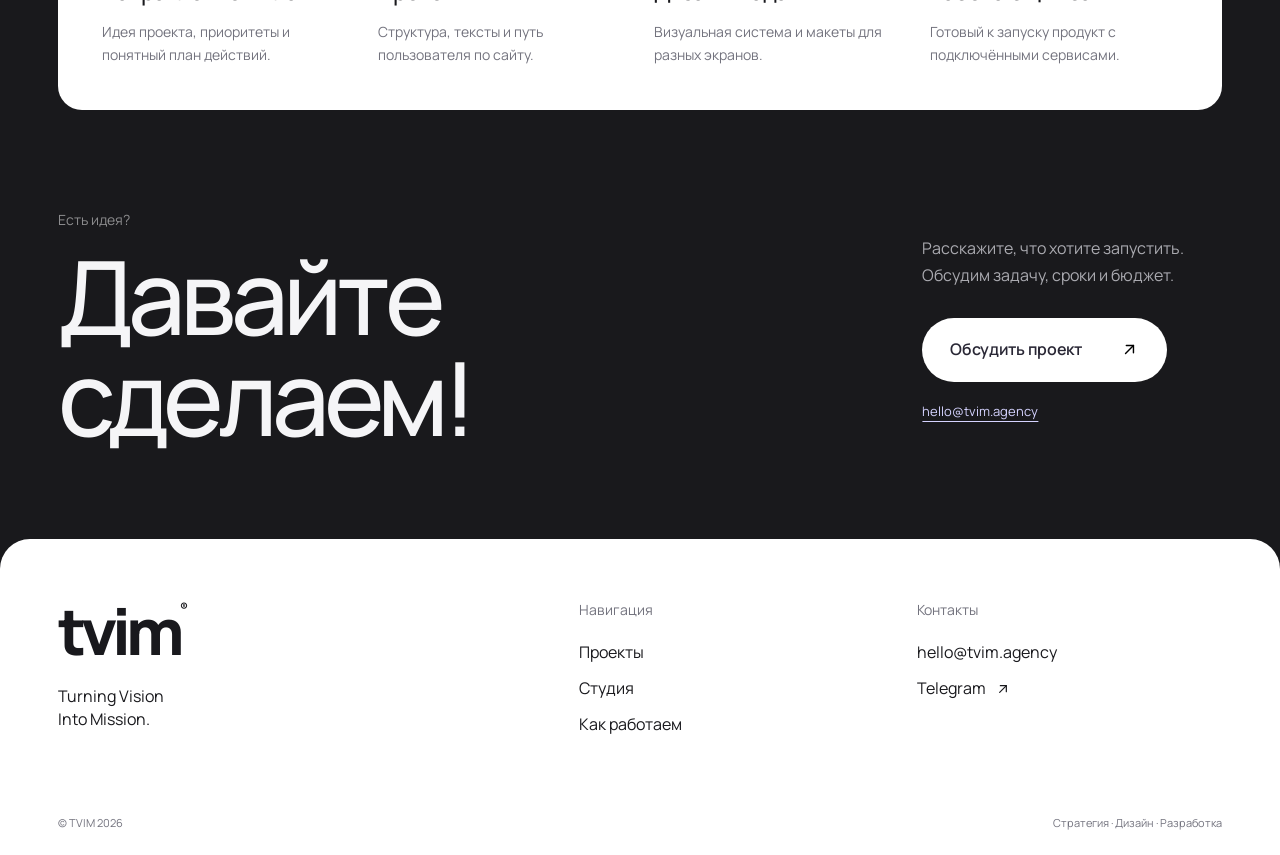
==== commit 60764cb5: "Add selected project previews, fit mobile 3D and connect process outcomes" ====
--- a/index.html
+++ b/index.html
@@ -1,5 +1,5 @@
 <!doctype html>
-<html lang="ru"><head><meta charset="utf-8"><meta name="viewport" content="width=device-width,initial-scale=1"><title>TVIM — сайты с характером</title><meta name="description" content="TVIM — дизайн и разработка сайтов, брендинг и digital-продукты. Избранные проекты студии."><meta name="theme-color" content="#f5f5f7"><link rel="icon" href="data:image/svg+xml,%3Csvg xmlns='http://www.w3.org/2000/svg' viewBox='0 0 32 32'%3E%3Crect width='32' height='32' rx='8' fill='%233a36ff'/%3E%3Cpath d='M6 9h20v4h-8v12h-4V13H6' fill='white'/%3E%3C/svg%3E"><link rel="stylesheet" href="loader.css?v=20261017-clean-v3"><script src="loader.js?v=20261017-intro-v1"></script><link rel="stylesheet" href="style.css?v=20261017-scroll-v6"><link rel="stylesheet" href="process-posters.css?v=20261017-covers-v1"><link rel="stylesheet" href="refinements.css?v=20261017-layout-v8"><script type="importmap">{"imports":{"three":"./vendor/three.module.js"}}</script></head>
+<html lang="ru"><head><meta charset="utf-8"><meta name="viewport" content="width=device-width,initial-scale=1"><title>TVIM — сайты с характером</title><meta name="description" content="TVIM — дизайн и разработка сайтов, брендинг и digital-продукты. Избранные проекты студии."><meta name="theme-color" content="#f5f5f7"><link rel="icon" href="data:image/svg+xml,%3Csvg xmlns='http://www.w3.org/2000/svg' viewBox='0 0 32 32'%3E%3Crect width='32' height='32' rx='8' fill='%233a36ff'/%3E%3Cpath d='M6 9h20v4h-8v12h-4V13H6' fill='white'/%3E%3C/svg%3E"><link rel="stylesheet" href="loader.css?v=20261017-clean-v3"><script src="loader.js?v=20261017-intro-v1"></script><link rel="stylesheet" href="style.css?v=20261017-scroll-v6"><link rel="stylesheet" href="process-posters.css?v=20261017-covers-v1"><link rel="stylesheet" href="refinements.css?v=20261020-layout-v9"><script type="importmap">{"imports":{"three":"./vendor/three.module.js"}}</script></head>
 <body><div class="site-loader" id="site-loader" aria-hidden="true"><div class="site-loader__logo">tvim<sup>®</sup></div><div class="site-loader__track"><span class="site-loader__bar"></span></div></div><a class="skip" href="#cases">К проектам</a>
 <header class="nav"><a href="#top" class="logo" aria-label="TVIM — главная">tvim<span>®</span></a><nav aria-label="Навигация"><a href="#cases" data-section="cases" class="nav-item" aria-label="Проекты" data-tip="Проекты"><span class="nav-icon"><svg class="icon icon-outline" aria-hidden="true" focusable="false"
   xmlns="http://www.w3.org/2000/svg"
@@ -27,7 +27,7 @@
   <path d="M19 3a2 2 0 0 1 2 2v4a2 2 0 0 1 -2 2h-4a2 2 0 0 1 -2 -2v-4a2 2 0 0 1 2 -2z" />
   <path d="M9 13a2 2 0 0 1 2 2v4a2 2 0 0 1 -2 2h-4a2 2 0 0 1 -2 -2v-4a2 2 0 0 1 2 -2z" />
   <path d="M19 13a2 2 0 0 1 2 2v4a2 2 0 0 1 -2 2h-4a2 2 0 0 1 -2 -2v-4a2 2 0 0 1 2 -2z" />
-</svg></span><span class="nav-label">Проекты <sup>05</sup></span></a><a href="#studio" data-section="studio" class="nav-item" aria-label="Студия" data-tip="Студия"><span class="nav-icon"><svg class="icon icon-outline" aria-hidden="true" focusable="false"
+</svg></span><span class="nav-label">Проекты <sup>07</sup></span></a><a href="#studio" data-section="studio" class="nav-item" aria-label="Студия" data-tip="Студия"><span class="nav-icon"><svg class="icon icon-outline" aria-hidden="true" focusable="false"
   xmlns="http://www.w3.org/2000/svg"
   width="24"
   height="24"
@@ -226,35 +226,87 @@
   <path d="M17 7l-10 10" />
   <path d="M8 7l9 0l0 9" />
 </svg></span></span></a><div class="project-caption"><div><h3>MBL</h3><p>От выбора мебели до заявки на тур.</p></div><span class="case-year" data-year="mbl" title="Пример года для макета">2024</span></div><details><summary>Что сделали <span>+</span></summary><p>Дизайн и разработка интернет-магазина: многоуровневый каталог, навигация и заявочные сценарии для онлайн- и офлайн-туров по фабрикам Китая.</p></details></article>
-<article class="project project-kod"><a class="project-visual metric-cover" href="https://kodabsoluta.ru/" target="_blank" rel="noopener" aria-label="Открыть Код Абсолюта"><span class="cover-label">КОД АБСОЛЮТА</span><div><span class="big-metric">13,4<span>млн ₽</span></span><p>продаж через сайт</p></div><span class="cover-period">МАЙ 2025 — ИЮЛЬ 2026</span><span class="project-open" aria-hidden="true"><span class="arrow-motion" aria-hidden="true"><svg class="arrow arrow-first" aria-hidden="true" focusable="false"
-  xmlns="http://www.w3.org/2000/svg"
-  width="24"
-  height="24"
-  viewBox="0 0 24 24"
-  fill="none"
-  stroke="currentColor"
-  stroke-width="2"
-  stroke-linecap="round"
-  stroke-linejoin="round"
->
-  <path d="M17 7l-10 10" />
-  <path d="M8 7l9 0l0 9" />
-</svg><svg class="arrow arrow-second" aria-hidden="true" focusable="false"
-  xmlns="http://www.w3.org/2000/svg"
-  width="24"
-  height="24"
-  viewBox="0 0 24 24"
-  fill="none"
-  stroke="currentColor"
-  stroke-width="2"
-  stroke-linecap="round"
-  stroke-linejoin="round"
->
-  <path d="M17 7l-10 10" />
-  <path d="M8 7l9 0l0 9" />
-</svg></span></span></a><div class="project-caption"><div><h3>Код Абсолюта</h3><p>Сайт, контент и сообщество.</p></div><span class="case-year" data-year="kod" title="Пример года для макета">2024</span></div><details><summary>Что сделали <span>+</span></summary><p>Создали и развивали сайт, связав его с YouTube и Telegram. За указанный период через сайт оформлено 4 433 заказа; аудитория сообщества — 4 000 человек. Данные из материалов TVIM.</p></details></article>
+<article class="project project-kod"><a class="project-visual scroll-preview" href="https://kodabsoluta.ru/" target="_blank" rel="noopener" aria-label="Открыть Код Абсолюта"><div class="project-cover cover-kod" aria-hidden="true"><img class="case-logo case-logo-kod" src="assets/kod-logo.png" alt="" loading="lazy"></div><div class="mockup-stage" aria-hidden="true"><div class="device-mockup"><div class="preview-browser"><div class="browser-chrome"><i></i><i></i><i></i><span>kodabsoluta.ru</span></div><div class="preview-window"><div class="preview-reel site-reel kod-reel"><img src="assets/kod-scroll.webp" width="1280" height="5652" alt="" loading="lazy" decoding="async"></div></div></div><span class="device-deck"></span></div></div><span class="project-open" aria-hidden="true"><span class="arrow-motion" aria-hidden="true"><svg class="arrow arrow-first" aria-hidden="true" focusable="false"
+  xmlns="http://www.w3.org/2000/svg"
+  width="24"
+  height="24"
+  viewBox="0 0 24 24"
+  fill="none"
+  stroke="currentColor"
+  stroke-width="2"
+  stroke-linecap="round"
+  stroke-linejoin="round"
+>
+  <path d="M17 7l-10 10" />
+  <path d="M8 7l9 0l0 9" />
+</svg><svg class="arrow arrow-second" aria-hidden="true" focusable="false"
+  xmlns="http://www.w3.org/2000/svg"
+  width="24"
+  height="24"
+  viewBox="0 0 24 24"
+  fill="none"
+  stroke="currentColor"
+  stroke-width="2"
+  stroke-linecap="round"
+  stroke-linejoin="round"
+>
+  <path d="M17 7l-10 10" />
+  <path d="M8 7l9 0l0 9" />
+</svg></span></span></a><div class="project-caption"><div><h3>Код Абсолюта</h3><p>Сайт, контент и сообщество.</p></div><span class="case-year" data-year="kod" title="Пример года для макета">2024</span></div><details><summary>Что сделали <span>+</span></summary><p>Создали и развивали сайт, связав его с YouTube и Telegram. С мая 2025 по июль 2026 через сайт оформлено 4 433 заказа на 13,4 млн ₽; аудитория сообщества — 4 000 человек. Данные из материалов TVIM.</p></details></article>
 
-<article class="project project-media"><div class="project-visual media-cover" role="img" aria-label="Концептуальная обложка AI-видеосервиса"><span class="cover-label">AI / MEDIA</span><div class="media-orbit"><i></i><i></i><i></i><span>play<br><em>the idea.</em></span></div><span class="cover-period">LANDING / MEDIA DELIVERY</span></div><div class="project-caption"><div><h3>AI-видеосервис</h3><p>Тяжёлый контент. Лёгкая загрузка.</p></div><span class="case-year" data-year="media" title="Пример года для макета">2025</span></div><details><summary>Что сделали <span>+</span></summary><p>Базовая структура, визуальное направление, мультиязычность и выдача изображений и видео через CDN. Последующие изменения — команда клиента.</p></details></article></div>
+<article class="project project-media"><div class="project-visual media-cover" role="img" aria-label="Концептуальная обложка AI-видеосервиса"><span class="cover-label">AI / MEDIA</span><div class="media-orbit"><i></i><i></i><i></i><span>play<br><em>the idea.</em></span></div><span class="cover-period">LANDING / MEDIA DELIVERY</span></div><div class="project-caption"><div><h3>AI-видеосервис</h3><p>Тяжёлый контент. Лёгкая загрузка.</p></div><span class="case-year" data-year="media" title="Пример года для макета">2025</span></div><details><summary>Что сделали <span>+</span></summary><p>Базовая структура, визуальное направление, мультиязычность и выдача изображений и видео через CDN. Последующие изменения — команда клиента.</p></details></article><article class="project project-shuffle"><a class="project-visual scroll-preview" href="https://shuffle.spb.ru/" target="_blank" rel="noopener" aria-label="Открыть Shuffle"><div class="project-cover cover-shuffle" aria-hidden="true"><img class="case-logo case-logo-shuffle" src="assets/shuffle-logo.png" alt="" loading="lazy"></div><div class="mockup-stage" aria-hidden="true"><div class="device-mockup"><div class="preview-browser"><div class="browser-chrome"><i></i><i></i><i></i><span>shuffle.spb.ru</span></div><div class="preview-window"><div class="preview-reel site-reel shuffle-reel"><img src="assets/shuffle-scroll.webp" width="1280" height="6302" alt="" loading="lazy" decoding="async"></div></div></div><span class="device-deck"></span></div></div><span class="project-open" aria-hidden="true"><span class="arrow-motion" aria-hidden="true"><svg class="arrow arrow-first" aria-hidden="true" focusable="false"
+  xmlns="http://www.w3.org/2000/svg"
+  width="24"
+  height="24"
+  viewBox="0 0 24 24"
+  fill="none"
+  stroke="currentColor"
+  stroke-width="2"
+  stroke-linecap="round"
+  stroke-linejoin="round"
+>
+  <path d="M17 7l-10 10" />
+  <path d="M8 7l9 0l0 9" />
+</svg><svg class="arrow arrow-second" aria-hidden="true" focusable="false"
+  xmlns="http://www.w3.org/2000/svg"
+  width="24"
+  height="24"
+  viewBox="0 0 24 24"
+  fill="none"
+  stroke="currentColor"
+  stroke-width="2"
+  stroke-linecap="round"
+  stroke-linejoin="round"
+>
+  <path d="M17 7l-10 10" />
+  <path d="M8 7l9 0l0 9" />
+</svg></span></span></a><div class="project-caption"><div><h3>Shuffle</h3><p>Сайт школы танцев.</p></div></div><details><summary>Что сделали <span>+</span></summary><p>Дизайн, вёрстка и SEO-оптимизация многостраничного сайта школы танцев. В превью — главная страница.</p></details></article><article class="project project-dors"><a class="project-visual scroll-preview" href="https://dorssolution.ru/" target="_blank" rel="noopener" aria-label="Открыть DORS"><div class="project-cover cover-dors" aria-hidden="true"><img class="case-logo case-logo-dors" src="assets/dors-logo.svg" alt="" loading="lazy"></div><div class="mockup-stage" aria-hidden="true"><div class="device-mockup"><div class="preview-browser"><div class="browser-chrome"><i></i><i></i><i></i><span>dorssolution.ru</span></div><div class="preview-window"><div class="preview-reel site-reel dors-reel"><img src="assets/dors-scroll.webp" width="1280" height="5708" alt="" loading="lazy" decoding="async"></div></div></div><span class="device-deck"></span></div></div><span class="project-open" aria-hidden="true"><span class="arrow-motion" aria-hidden="true"><svg class="arrow arrow-first" aria-hidden="true" focusable="false"
+  xmlns="http://www.w3.org/2000/svg"
+  width="24"
+  height="24"
+  viewBox="0 0 24 24"
+  fill="none"
+  stroke="currentColor"
+  stroke-width="2"
+  stroke-linecap="round"
+  stroke-linejoin="round"
+>
+  <path d="M17 7l-10 10" />
+  <path d="M8 7l9 0l0 9" />
+</svg><svg class="arrow arrow-second" aria-hidden="true" focusable="false"
+  xmlns="http://www.w3.org/2000/svg"
+  width="24"
+  height="24"
+  viewBox="0 0 24 24"
+  fill="none"
+  stroke="currentColor"
+  stroke-width="2"
+  stroke-linecap="round"
+  stroke-linejoin="round"
+>
+  <path d="M17 7l-10 10" />
+  <path d="M8 7l9 0l0 9" />
+</svg></span></span></a><div class="project-caption"><div><h3>DORS</h3><p>Строительство и инженерные решения.</p></div></div><details><summary>Что сделали <span>+</span></summary><p>Сайт строительной компании: проекты, направления работы и заявка на обсуждение задачи. В превью — главная страница.</p></details></article></div>
 </section>
 <section class="studio" id="studio"><div class="studio-main"><h2>Придумываем.<br>Собираем.<br><em>Запускаем.</em></h2><div class="studio-copy"><p>Разбираемся в вашем продукте, находим визуальную идею и доводим её до работающего сайта.</p><div class="founder-signature"><img class="founder-avatar" src="assets/danya-maltsev.jpg" width="52" height="52" alt="Даня Мальцев" loading="lazy" decoding="async"><div><p class="founder-name">На связи — Даня Мальцев</p><p class="founder-role">Основатель и арт-директор TVIM</p></div></div><p class="founder-note">Лично веду каждый проект — от первого разговора до запуска.</p><div class="studio-proof"><span><strong>7</strong>лет опыта</span><span><strong>40+</strong>проектов</span></div></div></div>
 <div class="services" id="offers"><details><summary><span class="service-index">01</span><h3>Лендинг</h3><span class="service-price">от 100 000 ₽</span><span>+</span></summary><div class="service-content"><div class="service-description"><h4 class="service-kicker">Смысл → дизайн → запуск</h4><p>Структура, тексты, индивидуальный дизайн, адаптив и запуск. Спринт за 7 дней — при согласованном объёме, готовом продукте и одном человеке, принимающем решения.</p><a class="service-action" href="https://t.me/danyamaltsev" target="_blank" rel="noopener">Обсудить лендинг<span class="arrow-motion" aria-hidden="true"><svg class="arrow arrow-first" aria-hidden="true" focusable="false"
@@ -338,111 +390,7 @@
 </svg></span></a></div><div class="service-art art-product" aria-hidden="true"><div class="product-window"><div class="product-sidebar">t.<i></i><i></i><i></i></div><div class="product-main"><span>Обзор проекта </span><strong>Всё под рукой.</strong><div class="product-chart"><i></i><i></i><i></i><i></i><i></i><i></i><i></i></div><div class="product-tiles"><span>Каталог</span><span>Сценарии</span><span>Интеграции</span></div></div></div></div></div></details></div></section>
 <section class="process process-gallery" id="process" aria-labelledby="process-title" data-header-theme="dark">
 <div class="process-heading"><h2 id="process-title">Хороший сайт<br>начинается <em>с разговора.</em></h2><p>На каждом этапе понятно, что делаем, зачем и что будет дальше.</p></div>
-<div class="process-posters"><article class="process-poster photo-listen" aria-labelledby="listen-title"><img class="process-photo" src="assets/process-listen.webp" alt="" loading="lazy" decoding="async"><div class="poster-caption"><h3 id="listen-title">Сначала — вникнуть</h3><div class="poster-details"><p>Разбираем продукт, аудиторию и задачу. Находим то, что делает вас собой.</p><span class="poster-outcome">Направление и план</span></div></div></article><article class="process-poster photo-words" aria-labelledby="words-title"><img class="process-photo" src="assets/process-words.webp" alt="" loading="lazy" decoding="async"><div class="poster-caption"><h3 id="words-title">Найти точные слова</h3><div class="poster-details"><p>Собираем структуру и тексты. Выстраиваем путь от первого интереса до обращения.</p><span class="poster-outcome">Прототип</span></div></div></article><article id="character-card" class="process-poster photo-character" aria-labelledby="character-title"><div class="keycap-scene" aria-hidden="true"><img class="keycap-fallback" src="assets/character-keycap.jpg" alt="" loading="lazy" decoding="async"><canvas class="keycap-canvas"></canvas></div><div class="poster-caption"><h3 id="character-title">Придать характер</h3><div class="poster-details"><p>Типографика, цвет, графика и движение. Всё работает на одну идею.</p><span class="poster-outcome">Дизайн и адаптивы</span></div></div></article><article class="process-poster photo-launch" aria-labelledby="launch-title"><img class="process-photo" src="assets/process-launch.webp" alt="" loading="lazy" decoding="async"><div class="poster-caption"><h3 id="launch-title">Довести до жизни</h3><div class="poster-details"><p>Разрабатываем, подключаем сервисы, проверяем на разных экранах и запускаем.</p><span class="poster-outcome">Работающий сайт</span></div></div></article></div></section><section class="capabilities" id="capabilities" aria-labelledby="capabilities-title"><div class="capabilities-heading"><h2 id="capabilities-title">Что мы<br><em>делаем.</em></h2><p>Можем собрать проект целиком.<br>Или подключиться там, где нужна наша команда.</p></div><div class="capability-grid"><a class="capability" href="#offers"><span class="capability-title"><span class="capability-number">01</span>Стратегия<span class="arrow-motion" aria-hidden="true"><svg class="arrow arrow-first" aria-hidden="true" focusable="false"
-  xmlns="http://www.w3.org/2000/svg"
-  width="24"
-  height="24"
-  viewBox="0 0 24 24"
-  fill="none"
-  stroke="currentColor"
-  stroke-width="2"
-  stroke-linecap="round"
-  stroke-linejoin="round"
->
-  <path d="M17 7l-10 10" />
-  <path d="M8 7l9 0l0 9" />
-</svg><svg class="arrow arrow-second" aria-hidden="true" focusable="false"
-  xmlns="http://www.w3.org/2000/svg"
-  width="24"
-  height="24"
-  viewBox="0 0 24 24"
-  fill="none"
-  stroke="currentColor"
-  stroke-width="2"
-  stroke-linecap="round"
-  stroke-linejoin="round"
->
-  <path d="M17 7l-10 10" />
-  <path d="M8 7l9 0l0 9" />
-</svg></span></span><p>Разбираемся в продукте. Находим идею, структуру и точные слова.</p></a><a class="capability" href="#offers"><span class="capability-title"><span class="capability-number">02</span>Дизайн<span class="arrow-motion" aria-hidden="true"><svg class="arrow arrow-first" aria-hidden="true" focusable="false"
-  xmlns="http://www.w3.org/2000/svg"
-  width="24"
-  height="24"
-  viewBox="0 0 24 24"
-  fill="none"
-  stroke="currentColor"
-  stroke-width="2"
-  stroke-linecap="round"
-  stroke-linejoin="round"
->
-  <path d="M17 7l-10 10" />
-  <path d="M8 7l9 0l0 9" />
-</svg><svg class="arrow arrow-second" aria-hidden="true" focusable="false"
-  xmlns="http://www.w3.org/2000/svg"
-  width="24"
-  height="24"
-  viewBox="0 0 24 24"
-  fill="none"
-  stroke="currentColor"
-  stroke-width="2"
-  stroke-linecap="round"
-  stroke-linejoin="round"
->
-  <path d="M17 7l-10 10" />
-  <path d="M8 7l9 0l0 9" />
-</svg></span></span><p>Придаём характер — от айдентики до каждого экрана.</p></a><a class="capability" href="#offers"><span class="capability-title"><span class="capability-number">03</span>Разработка<span class="arrow-motion" aria-hidden="true"><svg class="arrow arrow-first" aria-hidden="true" focusable="false"
-  xmlns="http://www.w3.org/2000/svg"
-  width="24"
-  height="24"
-  viewBox="0 0 24 24"
-  fill="none"
-  stroke="currentColor"
-  stroke-width="2"
-  stroke-linecap="round"
-  stroke-linejoin="round"
->
-  <path d="M17 7l-10 10" />
-  <path d="M8 7l9 0l0 9" />
-</svg><svg class="arrow arrow-second" aria-hidden="true" focusable="false"
-  xmlns="http://www.w3.org/2000/svg"
-  width="24"
-  height="24"
-  viewBox="0 0 24 24"
-  fill="none"
-  stroke="currentColor"
-  stroke-width="2"
-  stroke-linecap="round"
-  stroke-linejoin="round"
->
-  <path d="M17 7l-10 10" />
-  <path d="M8 7l9 0l0 9" />
-</svg></span></span><p>Превращаем макеты в сайты и продукты. Настраиваем движение и интеграции.</p></a><a class="capability" href="#offers"><span class="capability-title"><span class="capability-number">04</span>Развитие<span class="arrow-motion" aria-hidden="true"><svg class="arrow arrow-first" aria-hidden="true" focusable="false"
-  xmlns="http://www.w3.org/2000/svg"
-  width="24"
-  height="24"
-  viewBox="0 0 24 24"
-  fill="none"
-  stroke="currentColor"
-  stroke-width="2"
-  stroke-linecap="round"
-  stroke-linejoin="round"
->
-  <path d="M17 7l-10 10" />
-  <path d="M8 7l9 0l0 9" />
-</svg><svg class="arrow arrow-second" aria-hidden="true" focusable="false"
-  xmlns="http://www.w3.org/2000/svg"
-  width="24"
-  height="24"
-  viewBox="0 0 24 24"
-  fill="none"
-  stroke="currentColor"
-  stroke-width="2"
-  stroke-linecap="round"
-  stroke-linejoin="round"
->
-  <path d="M17 7l-10 10" />
-  <path d="M8 7l9 0l0 9" />
-</svg></span></span><p>Помогаем после запуска: новые страницы, функции и следующий этап.</p></a></div></section><section class="contact contact-action" id="contact"><div class="contact-title"><p class="eyebrow contact-intro">Есть идея?</p><h2>Давайте<br>сделаем!</h2></div><div class="contact-side"><p>Расскажите, что хотите запустить.<br>Обсудим задачу, сроки и бюджет.</p><a class="contact-button" href="https://t.me/danyamaltsev" target="_blank" rel="noopener">Обсудить проект <span class="arrow-motion" aria-hidden="true"><svg class="arrow arrow-first" aria-hidden="true" focusable="false"
+<div class="process-posters"><article class="process-poster photo-listen" aria-labelledby="listen-title"><img class="process-photo" src="assets/process-listen.webp" alt="" loading="lazy" decoding="async"><div class="poster-caption"><div class="poster-heading"><span class="poster-outcome"><span>01</span>Направление и план</span><h3 id="listen-title">Сначала — вникнуть</h3></div><div class="poster-details"><p>Разбираем продукт, аудиторию и задачу. Находим то, что делает вас собой.</p></div></div></article><article class="process-poster photo-words" aria-labelledby="words-title"><img class="process-photo" src="assets/process-words.webp" alt="" loading="lazy" decoding="async"><div class="poster-caption"><div class="poster-heading"><span class="poster-outcome"><span>02</span>Прототип</span><h3 id="words-title">Найти точные слова</h3></div><div class="poster-details"><p>Собираем структуру и тексты. Выстраиваем путь от первого интереса до обращения.</p></div></div></article><article id="character-card" class="process-poster photo-character" aria-labelledby="character-title"><div class="keycap-scene" aria-hidden="true"><img class="keycap-fallback" src="assets/character-keycap.jpg" alt="" loading="lazy" decoding="async"><canvas class="keycap-canvas"></canvas></div><div class="poster-caption"><div class="poster-heading"><span class="poster-outcome"><span>03</span>Дизайн и адаптивы</span><h3 id="character-title">Придать характер</h3></div><div class="poster-details"><p>Типографика, цвет, графика и движение. Всё работает на одну идею.</p></div></div></article><article class="process-poster photo-launch" aria-labelledby="launch-title"><img class="process-photo" src="assets/process-launch.webp" alt="" loading="lazy" decoding="async"><div class="poster-caption"><div class="poster-heading"><span class="poster-outcome"><span>04</span>Работающий сайт</span><h3 id="launch-title">Довести до жизни</h3></div><div class="poster-details"><p>Разрабатываем, подключаем сервисы, проверяем на разных экранах и запускаем.</p></div></div></article></div><div class="process-summary" id="capabilities" aria-labelledby="capabilities-title" data-header-theme="light"><h2 id="capabilities-title">Ход работы</h2><ol class="process-results"><li><span class="result-number">01</span><h3>Направление и план</h3><p>Идея проекта, приоритеты и понятный план действий.</p></li><li><span class="result-number">02</span><h3>Прототип</h3><p>Структура, тексты и путь пользователя по сайту.</p></li><li><span class="result-number">03</span><h3>Дизайн и адаптивы</h3><p>Визуальная система и макеты для разных экранов.</p></li><li><span class="result-number">04</span><h3>Работающий сайт</h3><p>Готовый к запуску продукт с подключёнными сервисами.</p></li></ol></div></section><section class="contact contact-action" id="contact" data-header-theme="dark"><div class="contact-title"><p class="eyebrow contact-intro">Есть идея?</p><h2>Давайте<br>сделаем!</h2></div><div class="contact-side"><p>Расскажите, что хотите запустить.<br>Обсудим задачу, сроки и бюджет.</p><a class="contact-button" href="https://t.me/danyamaltsev" target="_blank" rel="noopener">Обсудить проект <span class="arrow-motion" aria-hidden="true"><svg class="arrow arrow-first" aria-hidden="true" focusable="false"
   xmlns="http://www.w3.org/2000/svg"
   width="24"
   height="24"
@@ -521,4 +469,4 @@
 >
   <path d="M17 7l-10 10" />
   <path d="M8 7l9 0l0 9" />
-</svg></span></a></dialog><script src="interactions.js?v=20261017-scroll-v6" defer></script><script type="module" src="app.js?v=20261017-touch-v5"></script><script src="process-posters.js?v=20261017-covers-v1" defer></script><script type="module" src="keycap.js?v=20261017-covers-v1"></script></body></html>
+</svg></span></a></dialog><script src="interactions.js?v=20261017-scroll-v6" defer></script><script type="module" src="app.js?v=20261020-framing-v9"></script><script src="process-posters.js?v=20261020-layout-v9" defer></script><script type="module" src="keycap.js?v=20261017-covers-v1"></script></body></html>
--- a/refinements.css
+++ b/refinements.css
@@ -13,30 +13,14 @@
 
 /* A shared underline treatment for the first action and service links. */
 .hero-project-link{position:relative;margin-top:0;padding:12px 0;font-size:15px;font-weight:500;gap:45px;border-color:var(--ink)}
-.hero-project-link:after,.capability-title:after{content:'';position:absolute;left:0;right:0;bottom:-1px;height:2px;background:var(--blue);transform:scaleX(0);transform-origin:left;transition:transform .35s var(--ease)}
+.hero-project-link:after{content:'';position:absolute;left:0;right:0;bottom:-1px;height:2px;background:var(--blue);transform:scaleX(0);transform-origin:left;transition:transform .35s var(--ease)}
 .hero-project-link:is(:hover,:focus-visible){color:var(--blue)}
-.hero-project-link:is(:hover,:focus-visible):after,.capability:is(:hover,:focus-visible) .capability-title:after{transform:scaleX(1)}
+.hero-project-link:is(:hover,:focus-visible):after{transform:scaleX(1)}
 .hero-project-link .arrow-motion{width:21px;height:21px}
 .hero-foot .social-links{margin-right:-11.5px}
 .hero-foot>span{font-size:13px;letter-spacing:-.02em;color:var(--ink)}
 .service-kicker{font-size:clamp(23px,2.2vw,34px);font-weight:650;line-height:1.18;letter-spacing:-.04em;color:var(--ink);margin:0 0 22px;max-width:460px}
 
-/* A separate overview after the process gallery. */
-.capabilities{position:relative;z-index:2;padding:92px var(--pad) 110px;background:var(--paper);border-radius:32px 32px 0 0;margin-top:-32px}
-.capabilities-heading{display:grid;grid-template-columns:1fr 1fr;gap:8%;align-items:end}
-.capabilities-heading h2{font-size:clamp(45px,5.4vw,80px)}
-.capabilities-heading>p{font-size:clamp(19px,1.8vw,27px);line-height:1.5;letter-spacing:-.025em;max-width:530px;margin-bottom:4px}
-.capability-grid{display:grid;grid-template-columns:repeat(4,minmax(0,1fr));gap:32px;margin-top:64px}
-.capability{min-width:0;display:block}
-.capability-title{position:relative;display:flex;align-items:center;gap:10px;padding-bottom:18px;border-bottom:1px solid var(--line);font-size:clamp(21px,2.05vw,31px);font-weight:500;letter-spacing:-.045em;transition:color .25s}
-.capability-number{font-size:12px;color:var(--muted);letter-spacing:0}
-.capability-title>.arrow-motion{margin-left:auto;width:24px;height:24px;flex:none}
-.capability>p{font-size:14px;line-height:1.65;color:var(--muted);margin-top:18px}
-.capability:is(:hover,:focus-visible) .capability-title{color:var(--blue)}
-.capabilities+.contact-action{margin-top:0}
-
-/* Keep the original poster hierarchy and give each result its own quiet surface. */
-.poster-details .poster-outcome{display:table;width:fit-content;max-width:100%;margin-top:22px;padding:12px 17px;border:1px solid #ffffff26;border-radius:12px;background:#ffffff14;backdrop-filter:blur(10px);color:#fff;font-size:16px;font-weight:500;line-height:1.4;letter-spacing:-.01em}
 .contact-title .contact-intro{font:400 14px/1.5 Manrope,Arial,sans-serif;letter-spacing:0;text-transform:none;color:#ffffff80;margin-bottom:16px}
 
 /* One shared content edge for the footer, matching the rest of the page. */
@@ -51,22 +35,12 @@
 .foot-contact>a .arrow-motion{margin-left:6px;width:18px;height:18px}
 .foot-contact>a .arrow{margin-left:0}
 .foot-bottom{margin-top:56px;padding:23px 0 0;border-top:0;font-size:11px}
-@media(max-width:1000px){.capability-grid{grid-template-columns:repeat(2,minmax(0,1fr));gap:35px 30px}.footer-grid{column-gap:5%}.foot-nav>a,.foot-contact>a{font-size:14px}}
+@media(max-width:1000px){.footer-grid{column-gap:5%}.foot-nav>a,.foot-contact>a{font-size:14px}}
 @media(max-width:700px){
  .hero-project-link{font-size:14px;padding:12px 0;gap:30px}
  .hero-foot>span{font-size:11px;max-width:170px;line-height:1.45}
  .hero-foot .social-links{margin-right:-9px}
  .service-kicker{font-size:25px;margin-bottom:18px}
- .capabilities{padding:60px var(--pad) 70px;margin-top:-24px;border-radius:24px 24px 0 0}
- .capabilities-heading{display:block}
- .capabilities-heading h2{font-size:clamp(43px,11vw,64px)}
- .capabilities-heading>p{font-size:19px;margin-top:28px}
- .capability-grid{gap:32px 20px;margin-top:38px}
- .capability-title{font-size:21px;gap:6px;padding-bottom:12px}
- .capability-number{font-size:10px}
- .capability-title>.arrow-motion{width:20px;height:20px}
- .capability>p{font-size:13px;margin-top:14px;line-height:1.6}
- .poster-details .poster-outcome{font-size:14px;margin-top:18px;padding:11px 14px}
  .contact-title .contact-intro{font-size:12px;margin-bottom:14px}
  .footer-grid{grid-template-columns:minmax(0,1fr) minmax(0,1.2fr);gap:32px 24px;padding:38px var(--pad) 24px;margin-top:-40px;border-radius:24px 24px 0 0}
  .foot-brand{grid-column:1/-1;display:flex;align-items:center;justify-content:space-between;gap:20px}
@@ -79,5 +53,60 @@
  .foot-bottom>span:nth-child(2){max-width:60%}
  .cover-logo-pollo{width:56%}
 }
-@media(max-width:370px){.capability-grid{grid-template-columns:1fr}.capability-title{font-size:25px}.capability>p{font-size:13px}.foot-contact>a{font-size:12px}}
-@media(prefers-reduced-motion:reduce){.scroll-preview:is(.is-playing,:focus-visible) .pollo-reel img{animation:none}.hero-project-link:after,.capability-title:after{transition:none}}
+@media(max-width:370px){.foot-contact>a{font-size:12px}}
+@media(prefers-reduced-motion:reduce){.scroll-preview:is(.is-playing,:focus-visible) .pollo-reel img{animation:none}.hero-project-link:after{transition:none}}
+
+/* Selected real pages share the existing hover and mobile centre playback. */
+.project-kod .scroll-preview,.project-shuffle .scroll-preview,.project-dors .scroll-preview{padding:0}
+.cover-kod,.cover-shuffle,.cover-dors{justify-content:center;align-items:center}
+.cover-kod{background:#171b3b}
+.cover-shuffle{background:#151515}
+.cover-dors{background:#ff6800}
+.case-logo{display:block;object-fit:contain;height:auto}
+.case-logo-kod{width:66%;max-width:469px}
+.case-logo-shuffle{width:43%;max-width:270px}
+.case-logo-dors{width:25%;max-width:140px}
+.project-kod .mockup-stage{background:linear-gradient(140deg,#d6c1ce,#91859c)}
+.project-shuffle .mockup-stage{background:radial-gradient(ellipse at 80% 20%,#647d34,#20251b 70%)}
+.project-dors .mockup-stage{background:linear-gradient(145deg,#6a3a1b,#1a1512)}
+.site-reel{height:100%;display:block}
+.site-reel img{aspect-ratio:auto;object-fit:initial}
+.scroll-preview:is(.is-playing,:focus-visible) .site-reel{animation:none}
+.scroll-preview:is(.is-playing,:focus-visible) .site-reel img{animation:case-page-scroll 24s cubic-bezier(.4,0,.2,1) .6s infinite backwards}
+.kod-reel{--scroll-end:-87.26%}
+.shuffle-reel{--scroll-end:-88.575%}
+.dors-reel{--scroll-end:-87.386%}
+@keyframes case-page-scroll{0%,7%{transform:translateY(0)}23%,28%{transform:translateY(calc(var(--scroll-end)*.23))}48%,53%{transform:translateY(calc(var(--scroll-end)*.57))}77%,89%{transform:translateY(var(--scroll-end))}100%{transform:translateY(0)}}
+
+/* Result markers belong to the card headings, not the actions. */
+.poster-heading{display:flex;flex-direction:column;align-items:flex-start;gap:22px}
+.poster-heading .poster-outcome{display:flex;align-items:center;gap:10px;font-size:14px;line-height:1.4;font-weight:400;color:#ffffffe0}
+.poster-outcome>span{display:grid;place-items:center;flex:none;width:30px;height:30px;border-radius:50%;background:#ffffff24;font-size:11px;font-variant-numeric:tabular-nums}
+.process-gallery{padding-bottom:64px}
+.process-summary{position:relative;margin-top:38px;padding:44px;border-radius:24px;background:#fff;color:var(--ink)}
+.process-summary h2{font-size:clamp(32px,3.4vw,52px);line-height:1.1;letter-spacing:-.05em;font-weight:500}
+.process-results{list-style:none;display:grid;grid-template-columns:repeat(4,minmax(0,1fr));gap:28px;margin:40px 0 0;padding:0}
+.process-results li{border-top:1px solid var(--line);padding-top:20px;min-width:0}
+.result-number{display:block;color:var(--blue);font-size:12px;margin-bottom:25px;font-variant-numeric:tabular-nums}
+.process-results h3{font-size:clamp(20px,1.8vw,27px);font-weight:500;letter-spacing:-.04em;line-height:1.25;margin-bottom:14px}
+.process-results p{font-size:14px;color:var(--muted);line-height:1.65;max-width:270px}
+.contact.contact-action{background:#19191c;color:#f5f5f7;border-radius:0;margin-top:0;padding-top:35px;padding-bottom:140px}
+.contact-action .contact-side>p{color:#aaaab0}
+@media(max-width:1000px){.process-results{grid-template-columns:repeat(2,minmax(0,1fr));gap:30px}.process-summary{padding:34px}}
+@media(max-width:700px){
+ .hero .scene{height:clamp(390px,110vw,600px);margin-top:12px}
+ .hero-copy{z-index:6}
+ .poster-heading{gap:20px}
+ .poster-heading .poster-outcome{font-size:12px;gap:9px}
+ .poster-outcome>span{width:27px;height:27px;font-size:10px}
+ .process-gallery{padding-bottom:34px}
+ .process-summary{margin-top:20px;padding:27px 24px;border-radius:22px}
+ .process-summary h2{font-size:34px}
+ .process-results{grid-template-columns:1fr;gap:24px;margin-top:30px}
+ .process-results li{display:grid;grid-template-columns:25px 1fr;column-gap:12px;padding-top:19px}
+ .result-number{margin:4px 0 0;font-size:11px}
+ .process-results h3{font-size:22px;margin-bottom:9px}
+ .process-results p{grid-column:2;font-size:13px}
+ .contact.contact-action{padding-top:30px;padding-bottom:105px}
+}
+@media(prefers-reduced-motion:reduce){.scroll-preview:is(.is-playing,:focus-visible) .site-reel img{animation:none}}
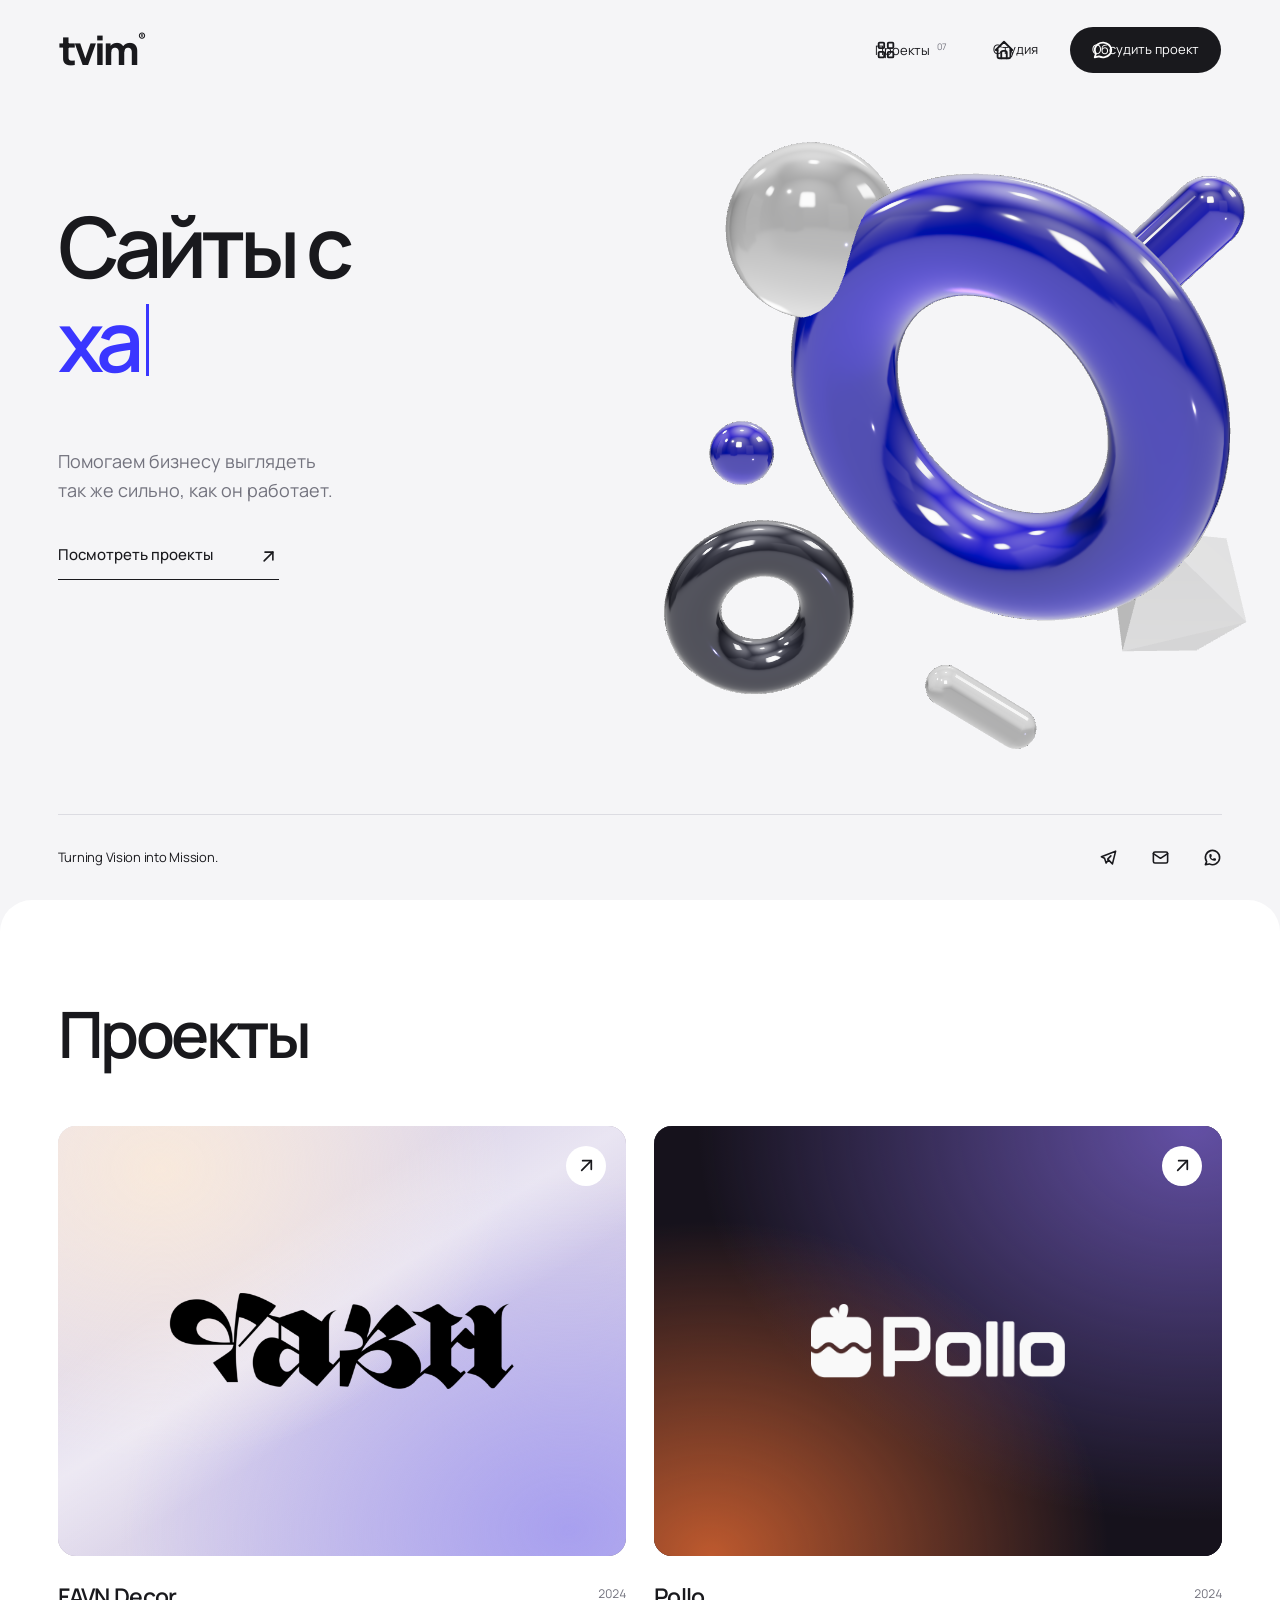
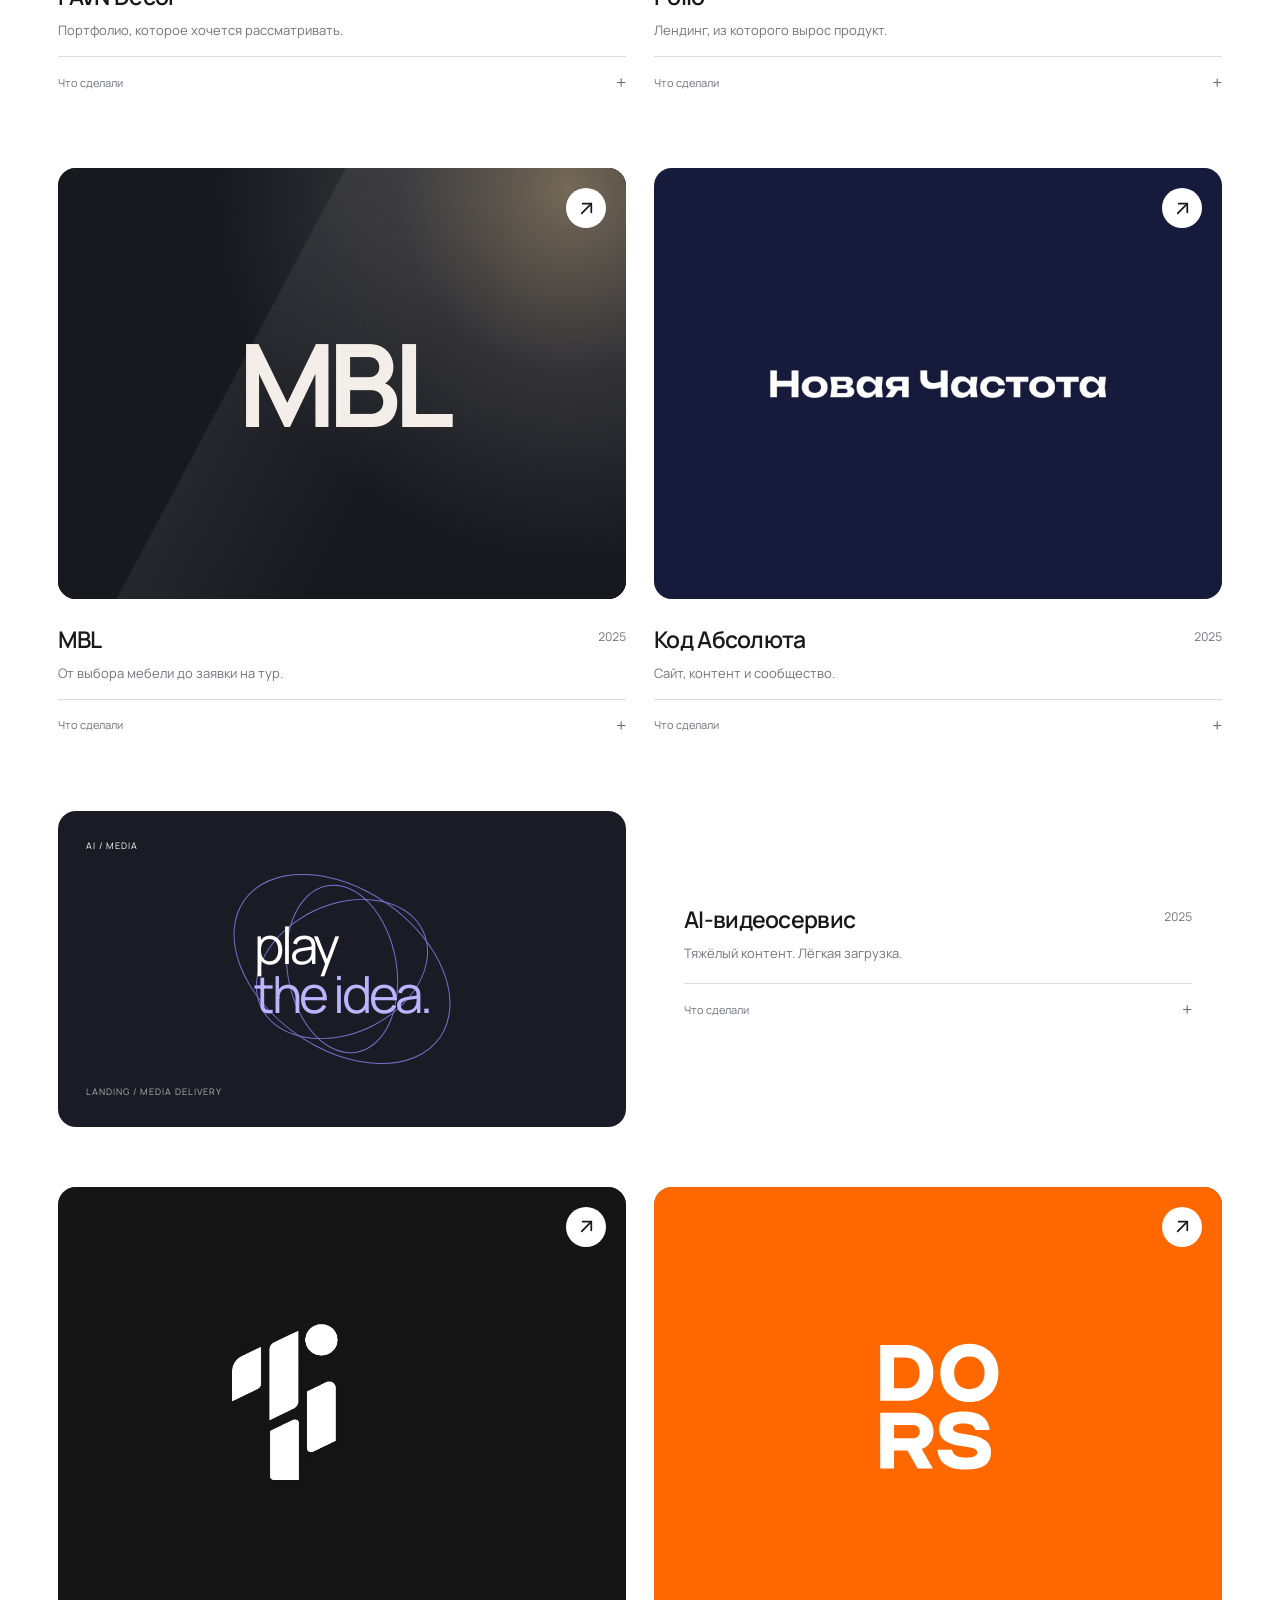
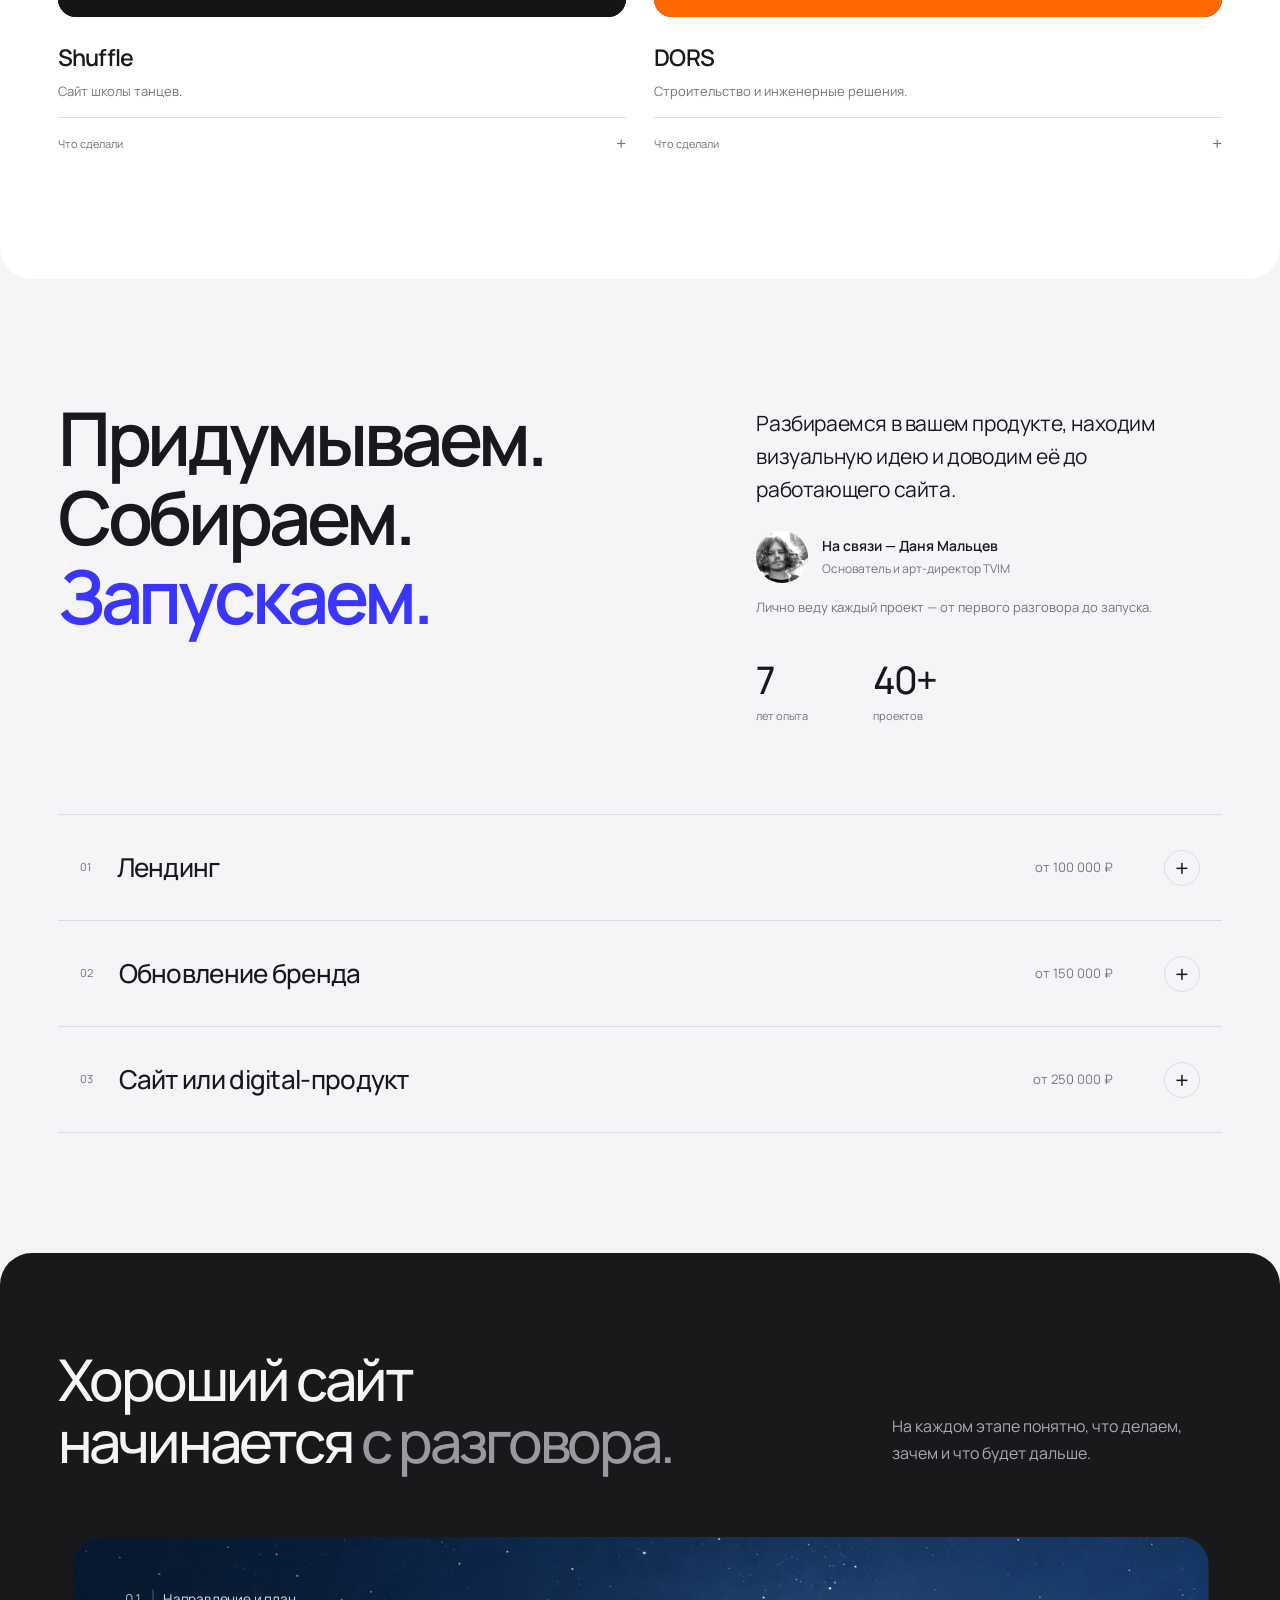
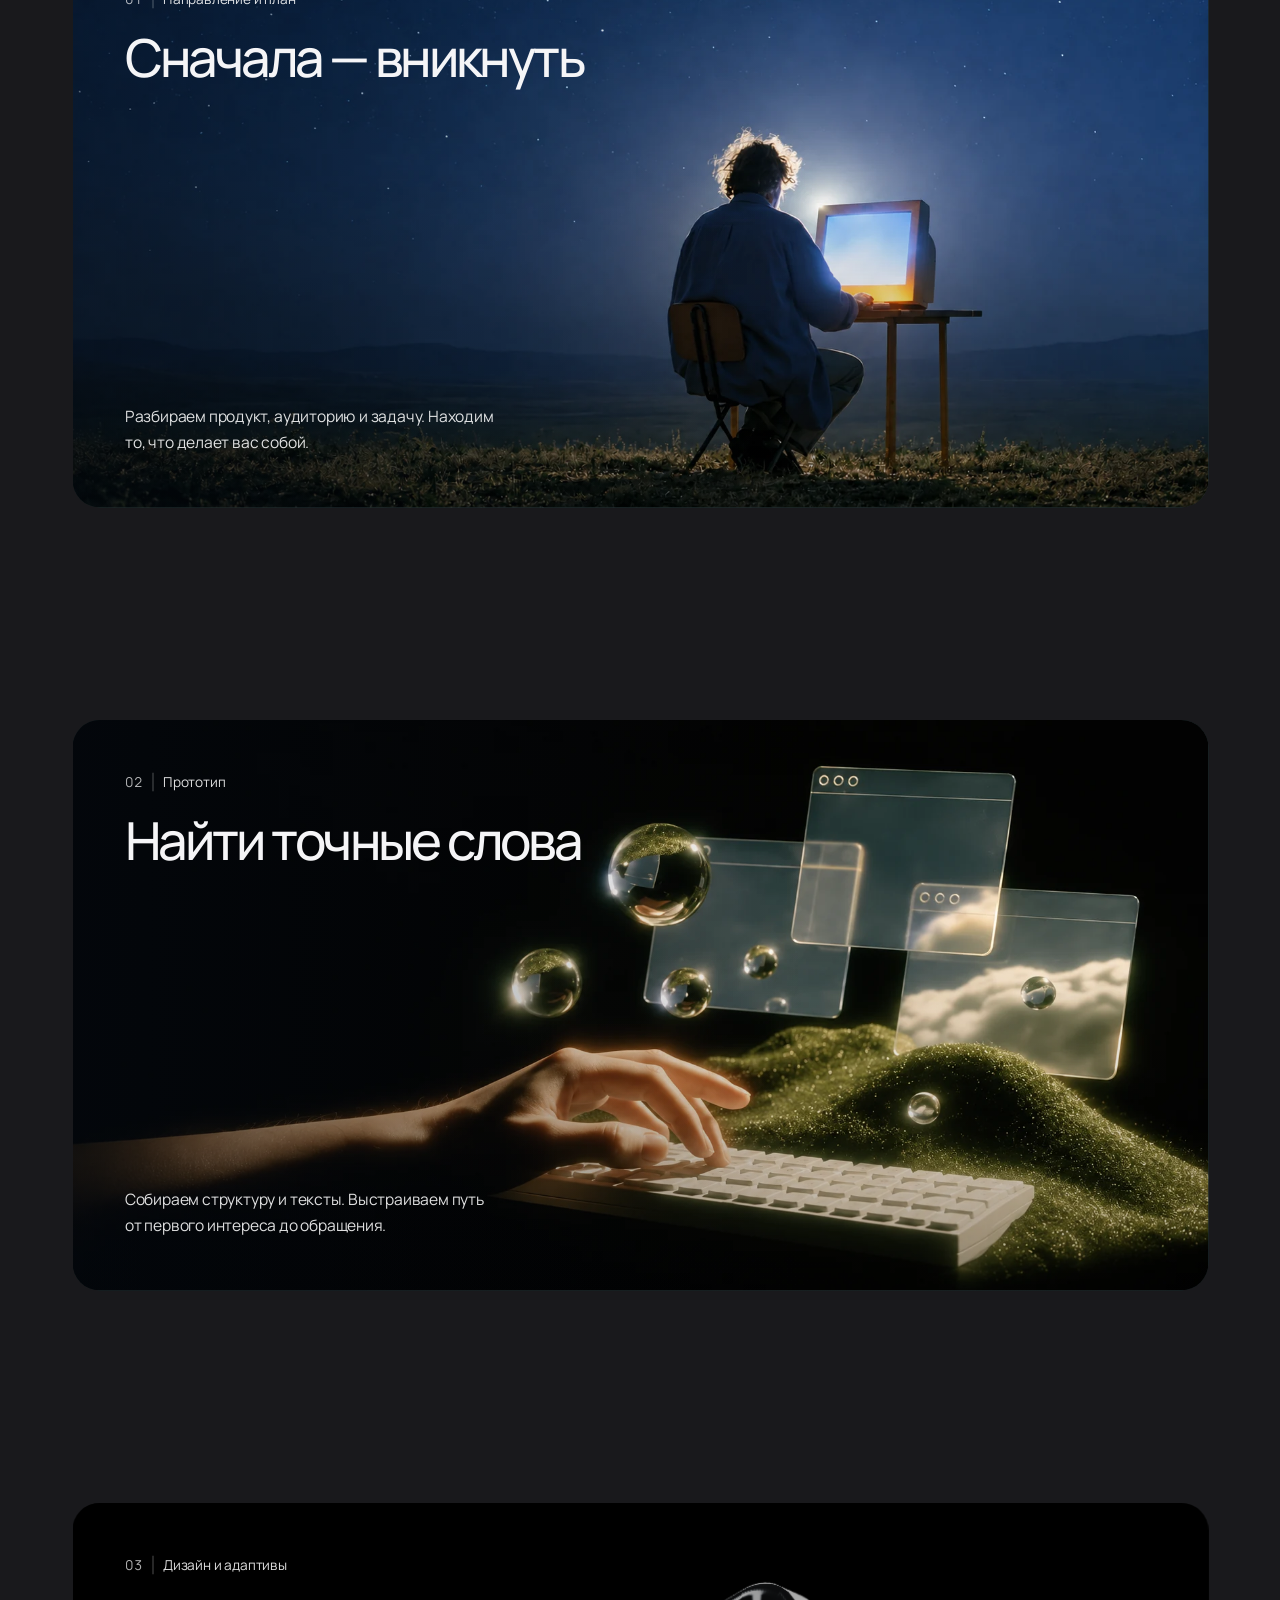
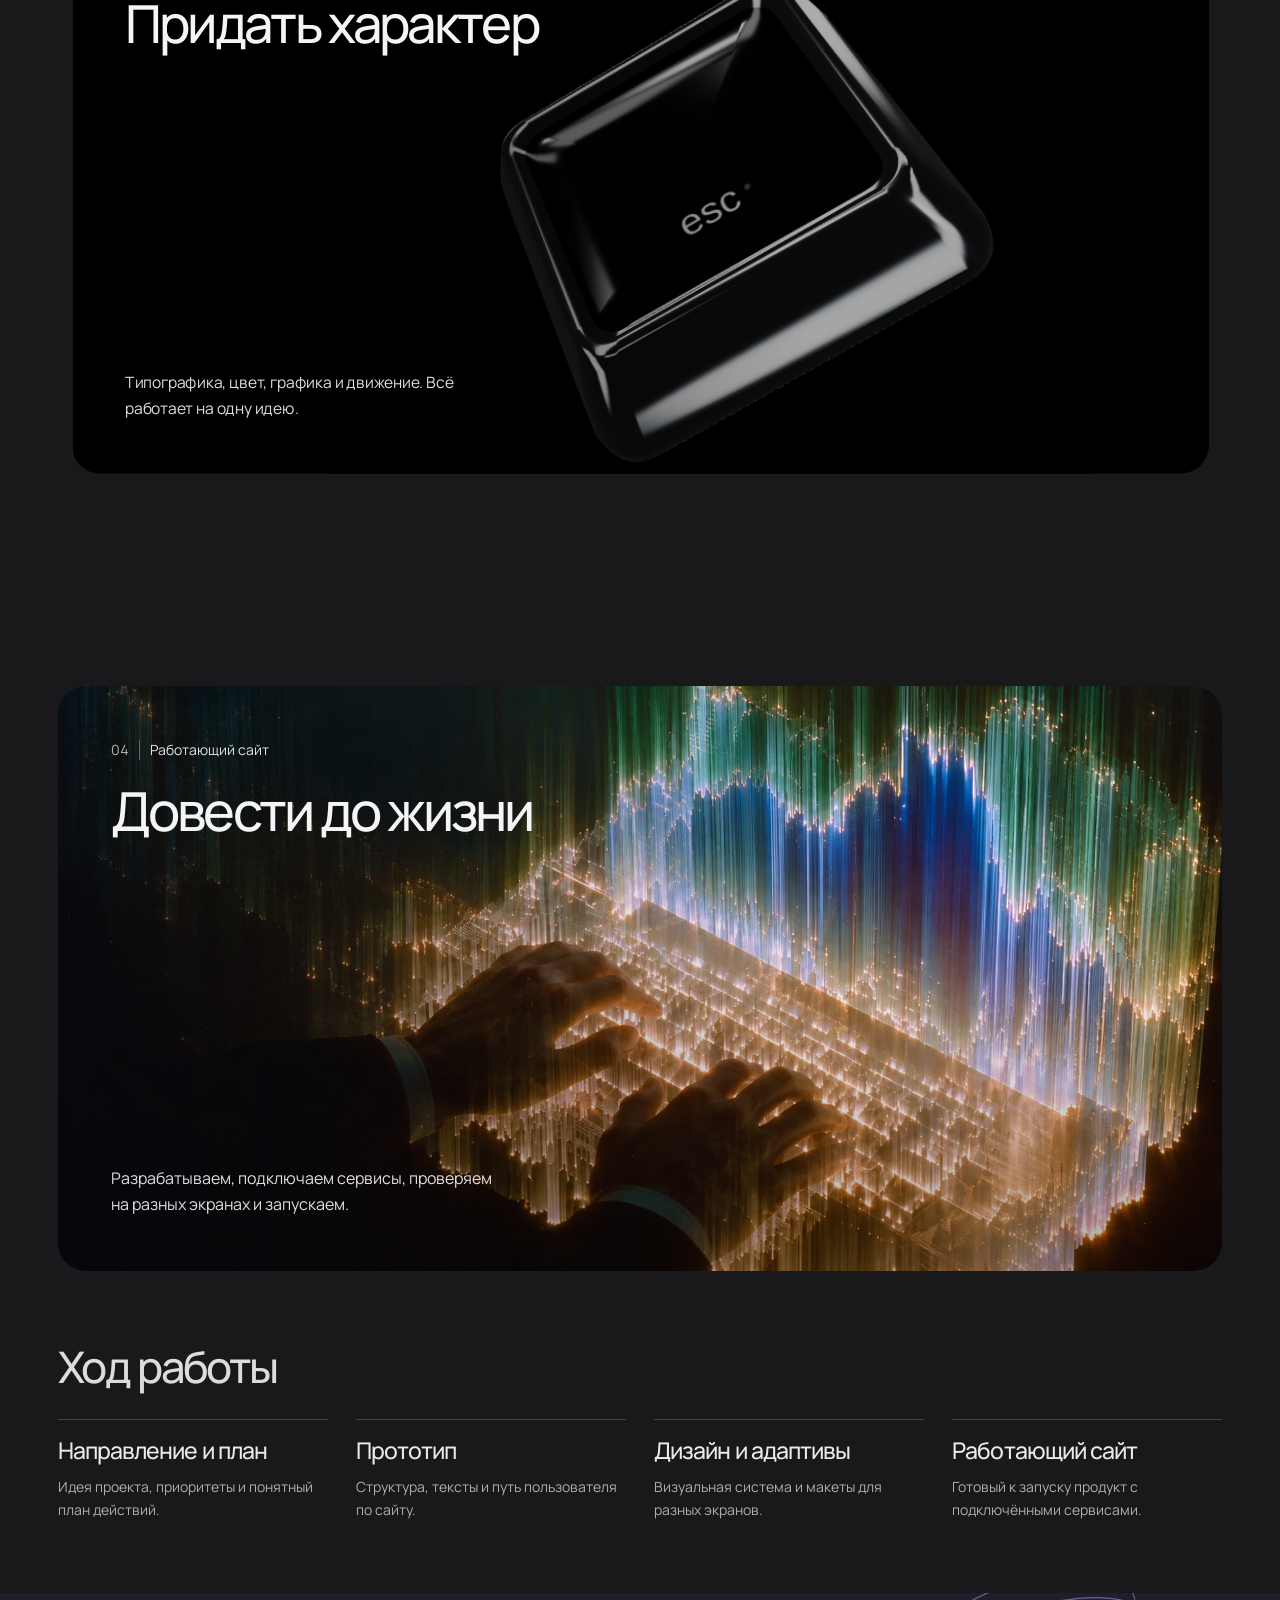
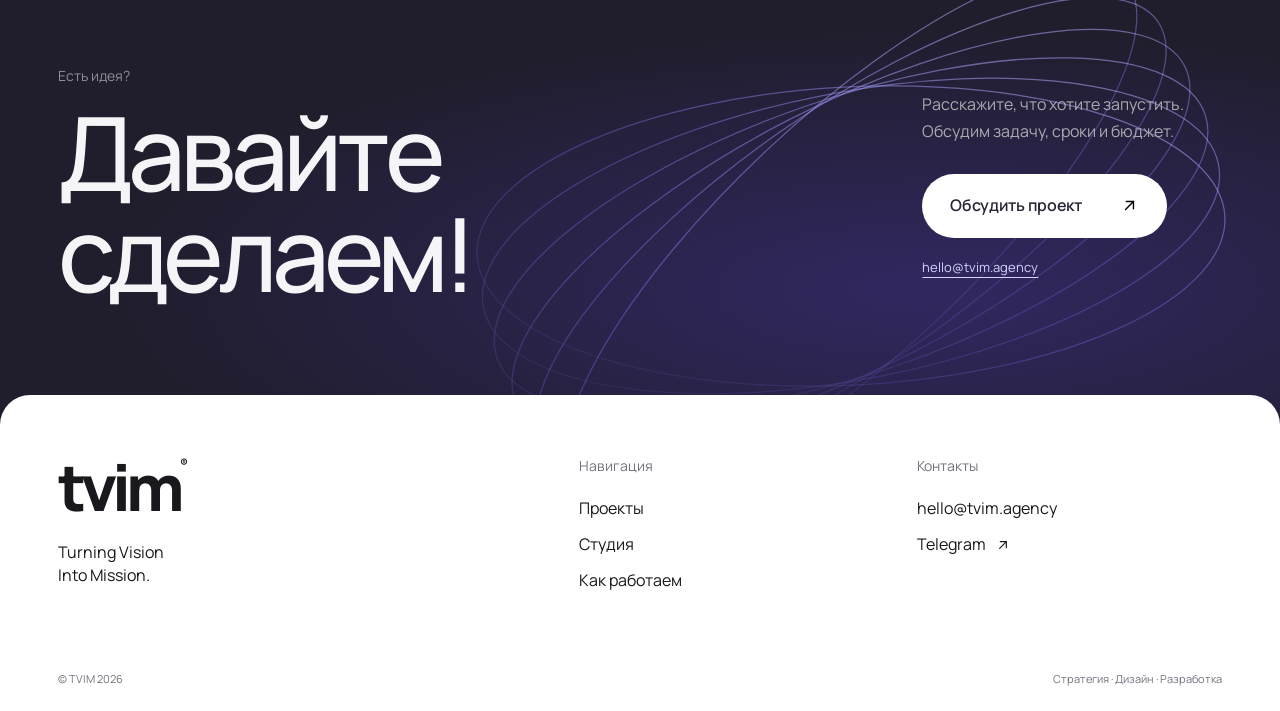
==== commit 6baf6c4c: "Integrate process summary and add a subtle contact backdrop" ====
--- a/index.html
+++ b/index.html
@@ -1,5 +1,5 @@
 <!doctype html>
-<html lang="ru"><head><meta charset="utf-8"><meta name="viewport" content="width=device-width,initial-scale=1"><title>TVIM — сайты с характером</title><meta name="description" content="TVIM — дизайн и разработка сайтов, брендинг и digital-продукты. Избранные проекты студии."><meta name="theme-color" content="#f5f5f7"><link rel="icon" href="data:image/svg+xml,%3Csvg xmlns='http://www.w3.org/2000/svg' viewBox='0 0 32 32'%3E%3Crect width='32' height='32' rx='8' fill='%233a36ff'/%3E%3Cpath d='M6 9h20v4h-8v12h-4V13H6' fill='white'/%3E%3C/svg%3E"><link rel="stylesheet" href="loader.css?v=20261017-clean-v3"><script src="loader.js?v=20261017-intro-v1"></script><link rel="stylesheet" href="style.css?v=20261017-scroll-v6"><link rel="stylesheet" href="process-posters.css?v=20261017-covers-v1"><link rel="stylesheet" href="refinements.css?v=20261020-layout-v9"><script type="importmap">{"imports":{"three":"./vendor/three.module.js"}}</script></head>
+<html lang="ru"><head><meta charset="utf-8"><meta name="viewport" content="width=device-width,initial-scale=1"><title>TVIM — сайты с характером</title><meta name="description" content="TVIM — дизайн и разработка сайтов, брендинг и digital-продукты. Избранные проекты студии."><meta name="theme-color" content="#f5f5f7"><link rel="icon" href="data:image/svg+xml,%3Csvg xmlns='http://www.w3.org/2000/svg' viewBox='0 0 32 32'%3E%3Crect width='32' height='32' rx='8' fill='%233a36ff'/%3E%3Cpath d='M6 9h20v4h-8v12h-4V13H6' fill='white'/%3E%3C/svg%3E"><link rel="stylesheet" href="loader.css?v=20261017-clean-v3"><script src="loader.js?v=20261017-intro-v1"></script><link rel="stylesheet" href="style.css?v=20261017-scroll-v6"><link rel="stylesheet" href="process-posters.css?v=20261017-covers-v1"><link rel="stylesheet" href="refinements.css?v=20261109-process-v10"><script type="importmap">{"imports":{"three":"./vendor/three.module.js"}}</script></head>
 <body><div class="site-loader" id="site-loader" aria-hidden="true"><div class="site-loader__logo">tvim<sup>®</sup></div><div class="site-loader__track"><span class="site-loader__bar"></span></div></div><a class="skip" href="#cases">К проектам</a>
 <header class="nav"><a href="#top" class="logo" aria-label="TVIM — главная">tvim<span>®</span></a><nav aria-label="Навигация"><a href="#cases" data-section="cases" class="nav-item" aria-label="Проекты" data-tip="Проекты"><span class="nav-icon"><svg class="icon icon-outline" aria-hidden="true" focusable="false"
   xmlns="http://www.w3.org/2000/svg"
@@ -390,7 +390,25 @@
 </svg></span></a></div><div class="service-art art-product" aria-hidden="true"><div class="product-window"><div class="product-sidebar">t.<i></i><i></i><i></i></div><div class="product-main"><span>Обзор проекта </span><strong>Всё под рукой.</strong><div class="product-chart"><i></i><i></i><i></i><i></i><i></i><i></i><i></i></div><div class="product-tiles"><span>Каталог</span><span>Сценарии</span><span>Интеграции</span></div></div></div></div></div></details></div></section>
 <section class="process process-gallery" id="process" aria-labelledby="process-title" data-header-theme="dark">
 <div class="process-heading"><h2 id="process-title">Хороший сайт<br>начинается <em>с разговора.</em></h2><p>На каждом этапе понятно, что делаем, зачем и что будет дальше.</p></div>
-<div class="process-posters"><article class="process-poster photo-listen" aria-labelledby="listen-title"><img class="process-photo" src="assets/process-listen.webp" alt="" loading="lazy" decoding="async"><div class="poster-caption"><div class="poster-heading"><span class="poster-outcome"><span>01</span>Направление и план</span><h3 id="listen-title">Сначала — вникнуть</h3></div><div class="poster-details"><p>Разбираем продукт, аудиторию и задачу. Находим то, что делает вас собой.</p></div></div></article><article class="process-poster photo-words" aria-labelledby="words-title"><img class="process-photo" src="assets/process-words.webp" alt="" loading="lazy" decoding="async"><div class="poster-caption"><div class="poster-heading"><span class="poster-outcome"><span>02</span>Прототип</span><h3 id="words-title">Найти точные слова</h3></div><div class="poster-details"><p>Собираем структуру и тексты. Выстраиваем путь от первого интереса до обращения.</p></div></div></article><article id="character-card" class="process-poster photo-character" aria-labelledby="character-title"><div class="keycap-scene" aria-hidden="true"><img class="keycap-fallback" src="assets/character-keycap.jpg" alt="" loading="lazy" decoding="async"><canvas class="keycap-canvas"></canvas></div><div class="poster-caption"><div class="poster-heading"><span class="poster-outcome"><span>03</span>Дизайн и адаптивы</span><h3 id="character-title">Придать характер</h3></div><div class="poster-details"><p>Типографика, цвет, графика и движение. Всё работает на одну идею.</p></div></div></article><article class="process-poster photo-launch" aria-labelledby="launch-title"><img class="process-photo" src="assets/process-launch.webp" alt="" loading="lazy" decoding="async"><div class="poster-caption"><div class="poster-heading"><span class="poster-outcome"><span>04</span>Работающий сайт</span><h3 id="launch-title">Довести до жизни</h3></div><div class="poster-details"><p>Разрабатываем, подключаем сервисы, проверяем на разных экранах и запускаем.</p></div></div></article></div><div class="process-summary" id="capabilities" aria-labelledby="capabilities-title" data-header-theme="light"><h2 id="capabilities-title">Ход работы</h2><ol class="process-results"><li><span class="result-number">01</span><h3>Направление и план</h3><p>Идея проекта, приоритеты и понятный план действий.</p></li><li><span class="result-number">02</span><h3>Прототип</h3><p>Структура, тексты и путь пользователя по сайту.</p></li><li><span class="result-number">03</span><h3>Дизайн и адаптивы</h3><p>Визуальная система и макеты для разных экранов.</p></li><li><span class="result-number">04</span><h3>Работающий сайт</h3><p>Готовый к запуску продукт с подключёнными сервисами.</p></li></ol></div></section><section class="contact contact-action" id="contact" data-header-theme="dark"><div class="contact-title"><p class="eyebrow contact-intro">Есть идея?</p><h2>Давайте<br>сделаем!</h2></div><div class="contact-side"><p>Расскажите, что хотите запустить.<br>Обсудим задачу, сроки и бюджет.</p><a class="contact-button" href="https://t.me/danyamaltsev" target="_blank" rel="noopener">Обсудить проект <span class="arrow-motion" aria-hidden="true"><svg class="arrow arrow-first" aria-hidden="true" focusable="false"
+<div class="process-posters"><article class="process-poster photo-listen" aria-labelledby="listen-title"><img class="process-photo" src="assets/process-listen.webp" alt="" loading="lazy" decoding="async"><div class="poster-caption"><div class="poster-heading"><span class="poster-outcome"><span>01</span>Направление и план</span><h3 id="listen-title">Сначала — вникнуть</h3></div><div class="poster-details"><p>Разбираем продукт, аудиторию и задачу. Находим то, что делает вас собой.</p></div></div></article><article class="process-poster photo-words" aria-labelledby="words-title"><img class="process-photo" src="assets/process-words.webp" alt="" loading="lazy" decoding="async"><div class="poster-caption"><div class="poster-heading"><span class="poster-outcome"><span>02</span>Прототип</span><h3 id="words-title">Найти точные слова</h3></div><div class="poster-details"><p>Собираем структуру и тексты. Выстраиваем путь от первого интереса до обращения.</p></div></div></article><article id="character-card" class="process-poster photo-character" aria-labelledby="character-title"><div class="keycap-scene" aria-hidden="true"><img class="keycap-fallback" src="assets/character-keycap.jpg" alt="" loading="lazy" decoding="async"><canvas class="keycap-canvas"></canvas></div><div class="poster-caption"><div class="poster-heading"><span class="poster-outcome"><span>03</span>Дизайн и адаптивы</span><h3 id="character-title">Придать характер</h3></div><div class="poster-details"><p>Типографика, цвет, графика и движение. Всё работает на одну идею.</p></div></div></article><article class="process-poster photo-launch" aria-labelledby="launch-title"><img class="process-photo" src="assets/process-launch.webp" alt="" loading="lazy" decoding="async"><div class="poster-caption"><div class="poster-heading"><span class="poster-outcome"><span>04</span>Работающий сайт</span><h3 id="launch-title">Довести до жизни</h3></div><div class="poster-details"><p>Разрабатываем, подключаем сервисы, проверяем на разных экранах и запускаем.</p></div></div></article></div><div class="process-summary" id="capabilities" aria-labelledby="capabilities-title"><h2 id="capabilities-title">Ход работы</h2><ol class="process-results" role="list"><li><h3>Направление и план</h3><p>Идея проекта, приоритеты и понятный план действий.</p></li><li><h3>Прототип</h3><p>Структура, тексты и путь пользователя по сайту.</p></li><li><h3>Дизайн и адаптивы</h3><p>Визуальная система и макеты для разных экранов.</p></li><li><h3>Работающий сайт</h3><p>Готовый к запуску продукт с подключёнными сервисами.</p></li></ol></div></section><section class="contact contact-action" id="contact" data-header-theme="dark">
+<svg class="contact-orbit" viewBox="0 0 720 560" aria-hidden="true" focusable="false">
+  <defs>
+    <linearGradient id="contact-orbit-ink" x1="0%" y1="100%" x2="100%" y2="0%">
+      <stop offset="0%" stop-color="#8079ff" stop-opacity="0"/>
+      <stop offset="55%" stop-color="#827aff" stop-opacity=".36"/>
+      <stop offset="100%" stop-color="#c9c5ff" stop-opacity=".6"/>
+    </linearGradient>
+  </defs>
+  <g fill="none" stroke="url(#contact-orbit-ink)" stroke-width="1.1">
+    <ellipse cx="360" cy="280" rx="324" ry="104" transform="rotate(-43 360 280)"/>
+    <ellipse cx="360" cy="280" rx="324" ry="109" transform="rotate(-35 360 280)"/>
+    <ellipse cx="360" cy="280" rx="324" ry="114" transform="rotate(-27 360 280)"/>
+    <ellipse cx="360" cy="280" rx="324" ry="119" transform="rotate(-19 360 280)"/>
+    <ellipse cx="360" cy="280" rx="324" ry="124" transform="rotate(-11 360 280)"/>
+    <ellipse cx="360" cy="280" rx="324" ry="129" transform="rotate(-3 360 280)"/>
+  </g>
+</svg>
+<div class="contact-title"><p class="eyebrow contact-intro">Есть идея?</p><h2>Давайте<br>сделаем!</h2></div><div class="contact-side"><p>Расскажите, что хотите запустить.<br>Обсудим задачу, сроки и бюджет.</p><a class="contact-button" href="https://t.me/danyamaltsev" target="_blank" rel="noopener">Обсудить проект <span class="arrow-motion" aria-hidden="true"><svg class="arrow arrow-first" aria-hidden="true" focusable="false"
   xmlns="http://www.w3.org/2000/svg"
   width="24"
   height="24"
--- a/refinements.css
+++ b/refinements.css
@@ -81,32 +81,58 @@
 /* Result markers belong to the card headings, not the actions. */
 .poster-heading{display:flex;flex-direction:column;align-items:flex-start;gap:22px}
 .poster-heading .poster-outcome{display:flex;align-items:center;gap:10px;font-size:14px;line-height:1.4;font-weight:400;color:#ffffffe0}
-.poster-outcome>span{display:grid;place-items:center;flex:none;width:30px;height:30px;border-radius:50%;background:#ffffff24;font-size:11px;font-variant-numeric:tabular-nums}
-.process-gallery{padding-bottom:64px}
-.process-summary{position:relative;margin-top:38px;padding:44px;border-radius:24px;background:#fff;color:var(--ink)}
-.process-summary h2{font-size:clamp(32px,3.4vw,52px);line-height:1.1;letter-spacing:-.05em;font-weight:500}
-.process-results{list-style:none;display:grid;grid-template-columns:repeat(4,minmax(0,1fr));gap:28px;margin:40px 0 0;padding:0}
-.process-results li{border-top:1px solid var(--line);padding-top:20px;min-width:0}
-.result-number{display:block;color:var(--blue);font-size:12px;margin-bottom:25px;font-variant-numeric:tabular-nums}
-.process-results h3{font-size:clamp(20px,1.8vw,27px);font-weight:500;letter-spacing:-.04em;line-height:1.25;margin-bottom:14px}
-.process-results p{font-size:14px;color:var(--muted);line-height:1.65;max-width:270px}
-.contact.contact-action{background:#19191c;color:#f5f5f7;border-radius:0;margin-top:0;padding-top:35px;padding-bottom:140px}
+.poster-outcome>span{flex:none;padding-right:10px;border-right:1px solid #ffffff50;color:#ffffffb3;font-variant-numeric:tabular-nums}
+
+.process-gallery{padding-bottom:72px}
+.process-summary h2{font-size:clamp(32px,3.4vw,52px);line-height:1.1;letter-spacing:-.05em;font-weight:500;color:#ffffffd9}
+.process-results{list-style:none;display:grid;grid-template-columns:repeat(4,minmax(0,1fr));gap:28px;margin:28px 0 0;padding:0}
+.process-results li{border-top:1px solid #ffffff2e;padding-top:16px;min-width:0}
+.process-results h3{font-size:clamp(20px,1.8vw,27px);font-weight:500;letter-spacing:-.04em;line-height:1.25;margin-bottom:10px;color:#ffffffe8}
+.process-results p{font-size:14px;color:#ffffffa6;line-height:1.65;max-width:270px}
+
+.contact.contact-action{
+ position:relative;
+ isolation:isolate;
+ overflow:clip;
+ background:radial-gradient(ellipse at 72% 66%,#312861 0,transparent 63%),#201d2c;
+ color:#f5f5f7;
+ border-radius:0;
+ margin-top:0;
+ padding-top:72px;
+ padding-bottom:140px;
+}
+.contact-orbit{
+ position:absolute;
+ z-index:-1;
+ pointer-events:none;
+ width:clamp(580px,65vw,950px);
+ height:auto;
+ right:1%;
+ top:54%;
+ transform:translateY(-50%);
+}
+@media(prefers-reduced-motion:no-preference){
+ .contact-orbit{animation:contact-orbit-drift 18s ease-in-out infinite alternate}
+}
+@keyframes contact-orbit-drift{
+ from{transform:translateY(-50%) rotate(-4deg)}
+ to{transform:translateY(-54%) rotate(5deg)}
+}
 .contact-action .contact-side>p{color:#aaaab0}
-@media(max-width:1000px){.process-results{grid-template-columns:repeat(2,minmax(0,1fr));gap:30px}.process-summary{padding:34px}}
+@media(max-width:1000px){.process-results{grid-template-columns:repeat(2,minmax(0,1fr));gap:26px}}
 @media(max-width:700px){
  .hero .scene{height:clamp(390px,110vw,600px);margin-top:12px}
  .hero-copy{z-index:6}
  .poster-heading{gap:20px}
  .poster-heading .poster-outcome{font-size:12px;gap:9px}
- .poster-outcome>span{width:27px;height:27px;font-size:10px}
- .process-gallery{padding-bottom:34px}
- .process-summary{margin-top:20px;padding:27px 24px;border-radius:22px}
+ .poster-outcome>span{padding-right:9px}
+ .process-gallery{padding-bottom:48px}
  .process-summary h2{font-size:34px}
- .process-results{grid-template-columns:1fr;gap:24px;margin-top:30px}
- .process-results li{display:grid;grid-template-columns:25px 1fr;column-gap:12px;padding-top:19px}
- .result-number{margin:4px 0 0;font-size:11px}
- .process-results h3{font-size:22px;margin-bottom:9px}
- .process-results p{grid-column:2;font-size:13px}
- .contact.contact-action{padding-top:30px;padding-bottom:105px}
+ .process-results{grid-template-columns:1fr;gap:18px;margin-top:22px}
+ .process-results li{padding-top:13px}
+ .process-results h3{font-size:21px;margin-bottom:6px}
+ .process-results p{font-size:13px}
+ .contact.contact-action{padding-top:46px;padding-bottom:105px}
+ .contact-orbit{width:128%;right:-33%;top:56%;opacity:.65}
 }
 @media(prefers-reduced-motion:reduce){.scroll-preview:is(.is-playing,:focus-visible) .site-reel img{animation:none}}
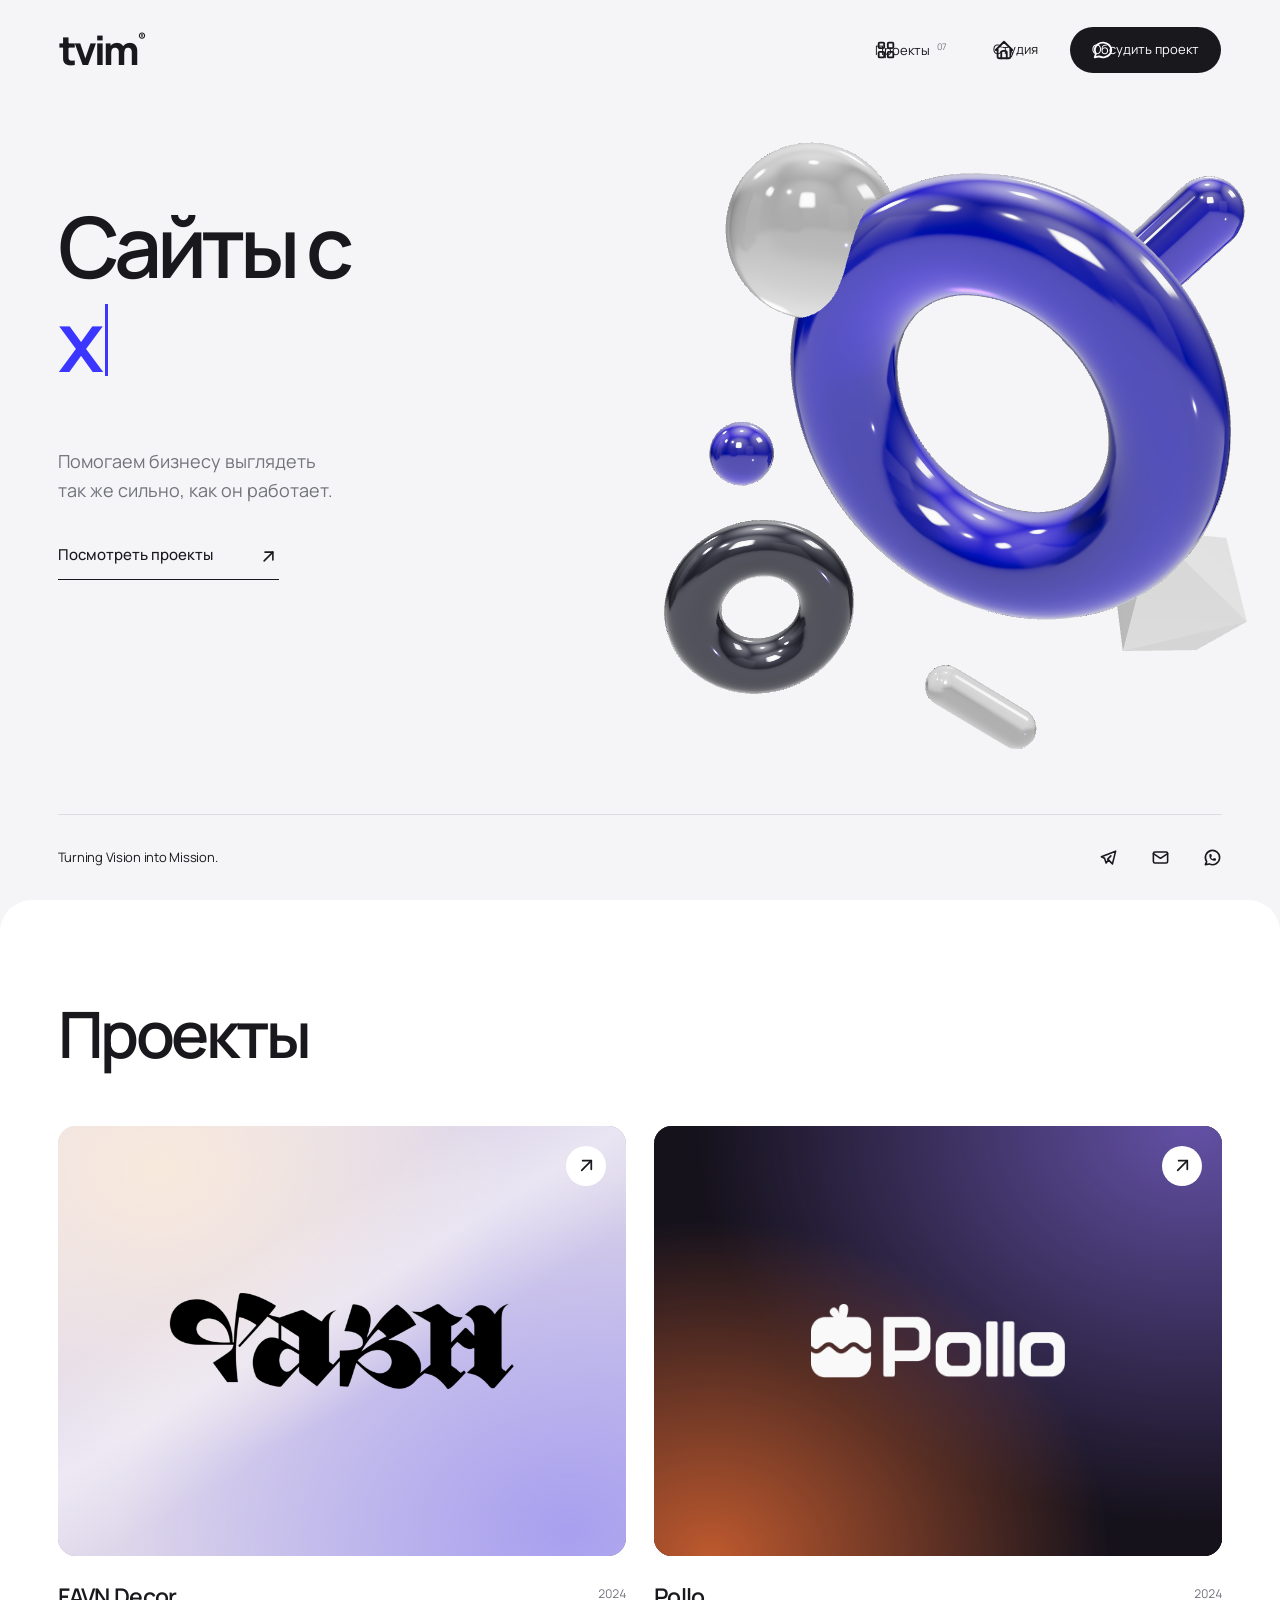
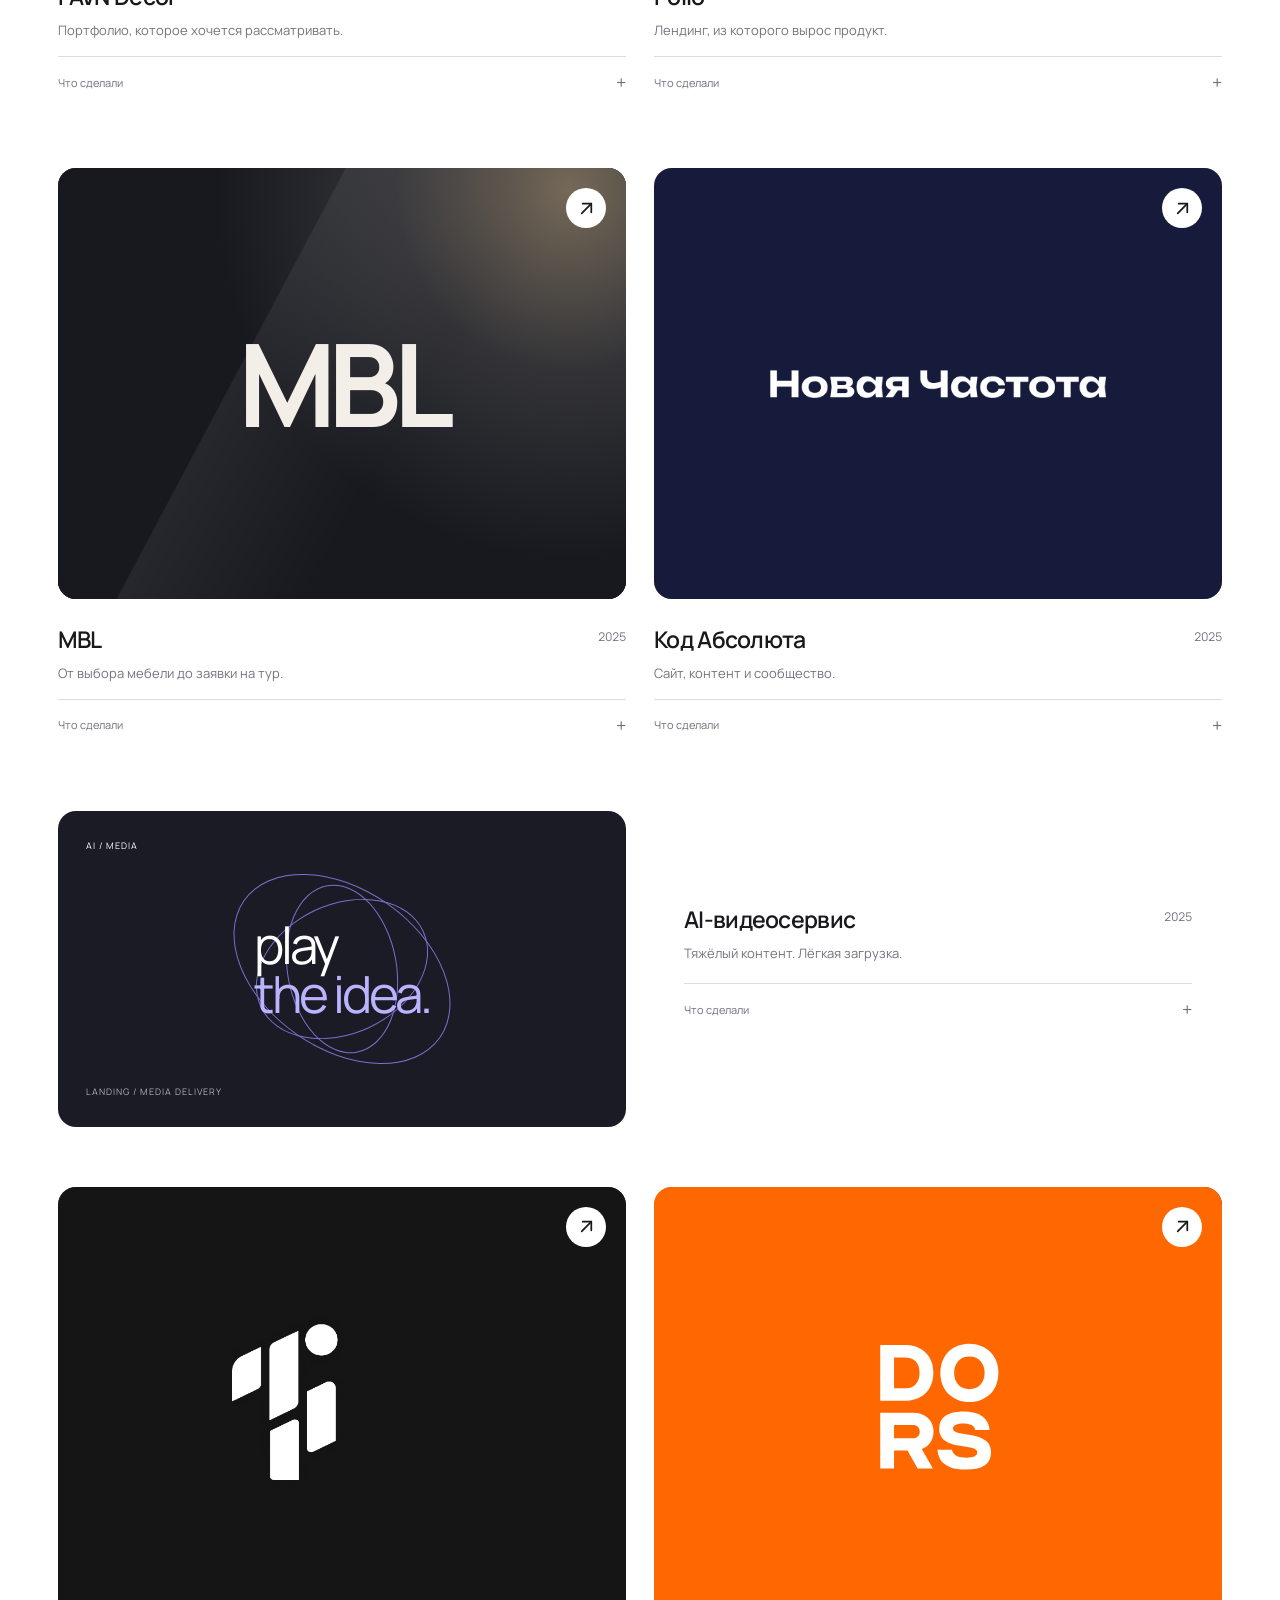
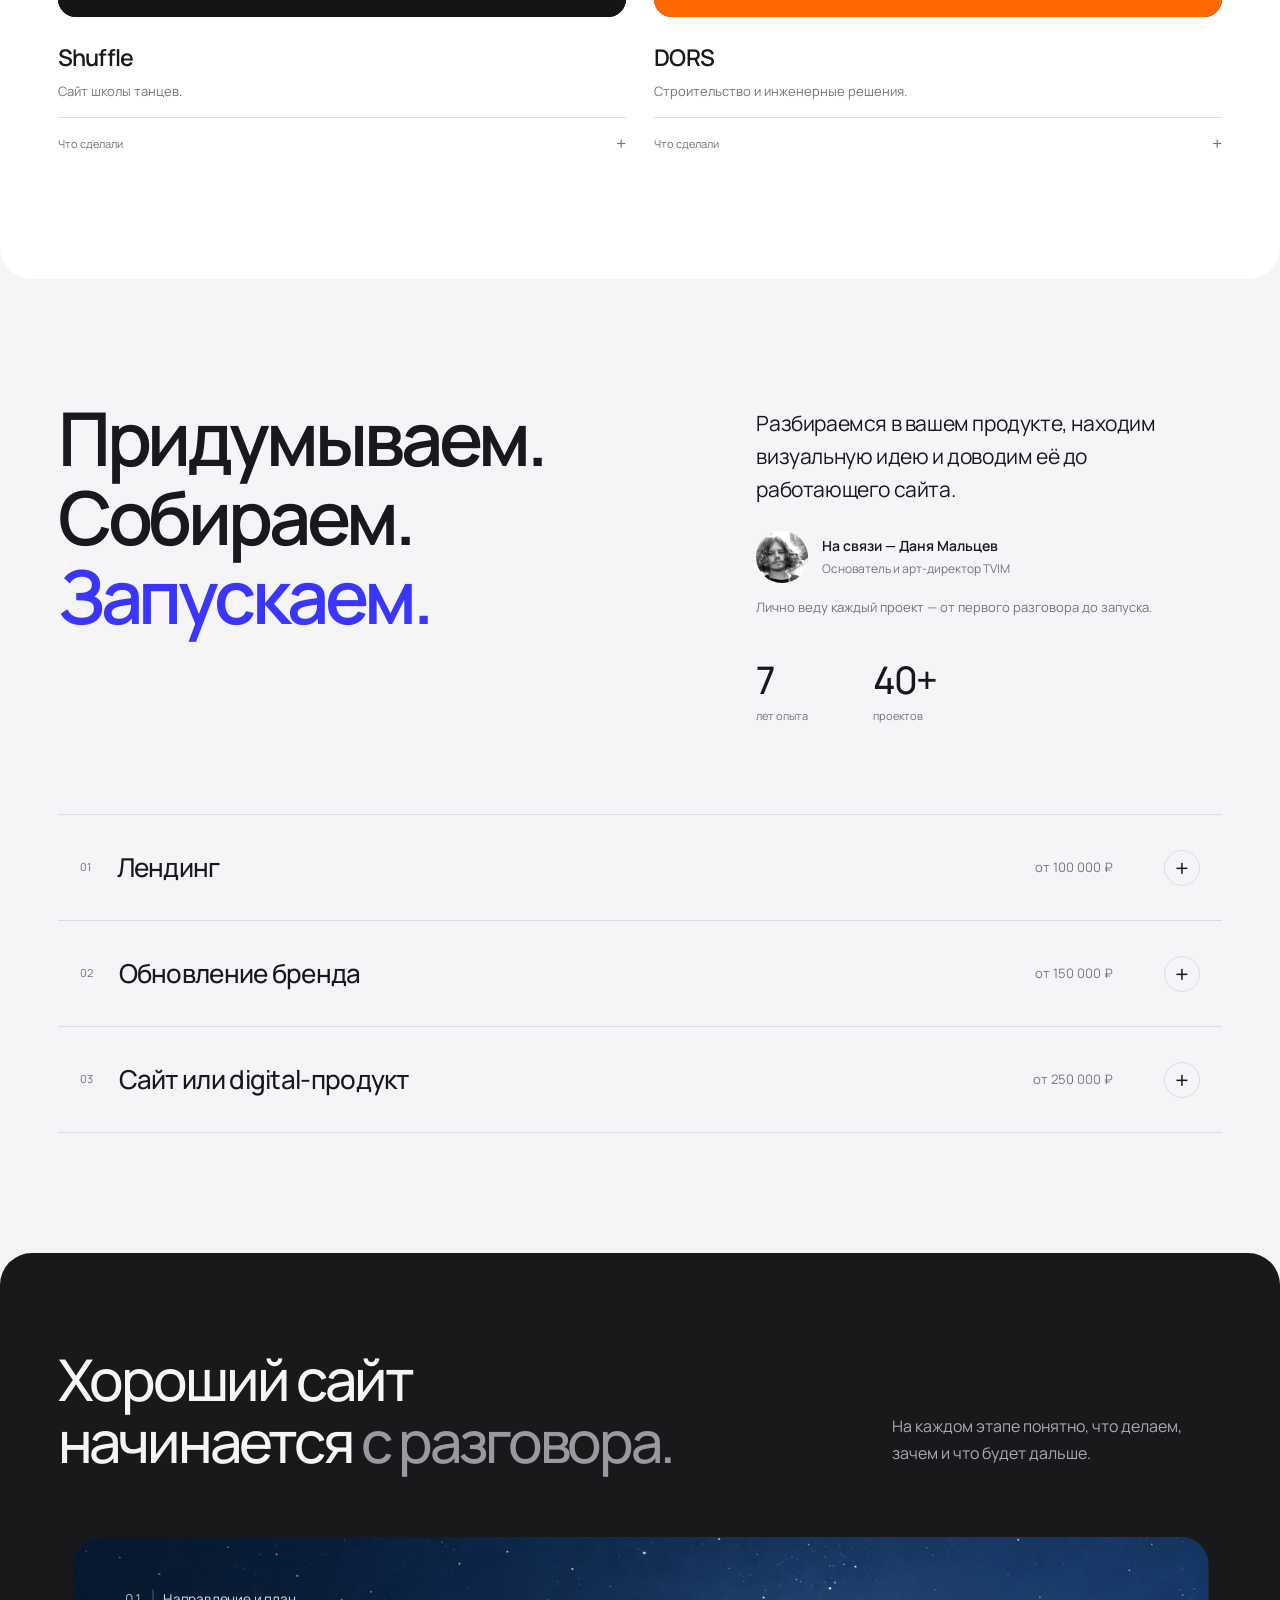
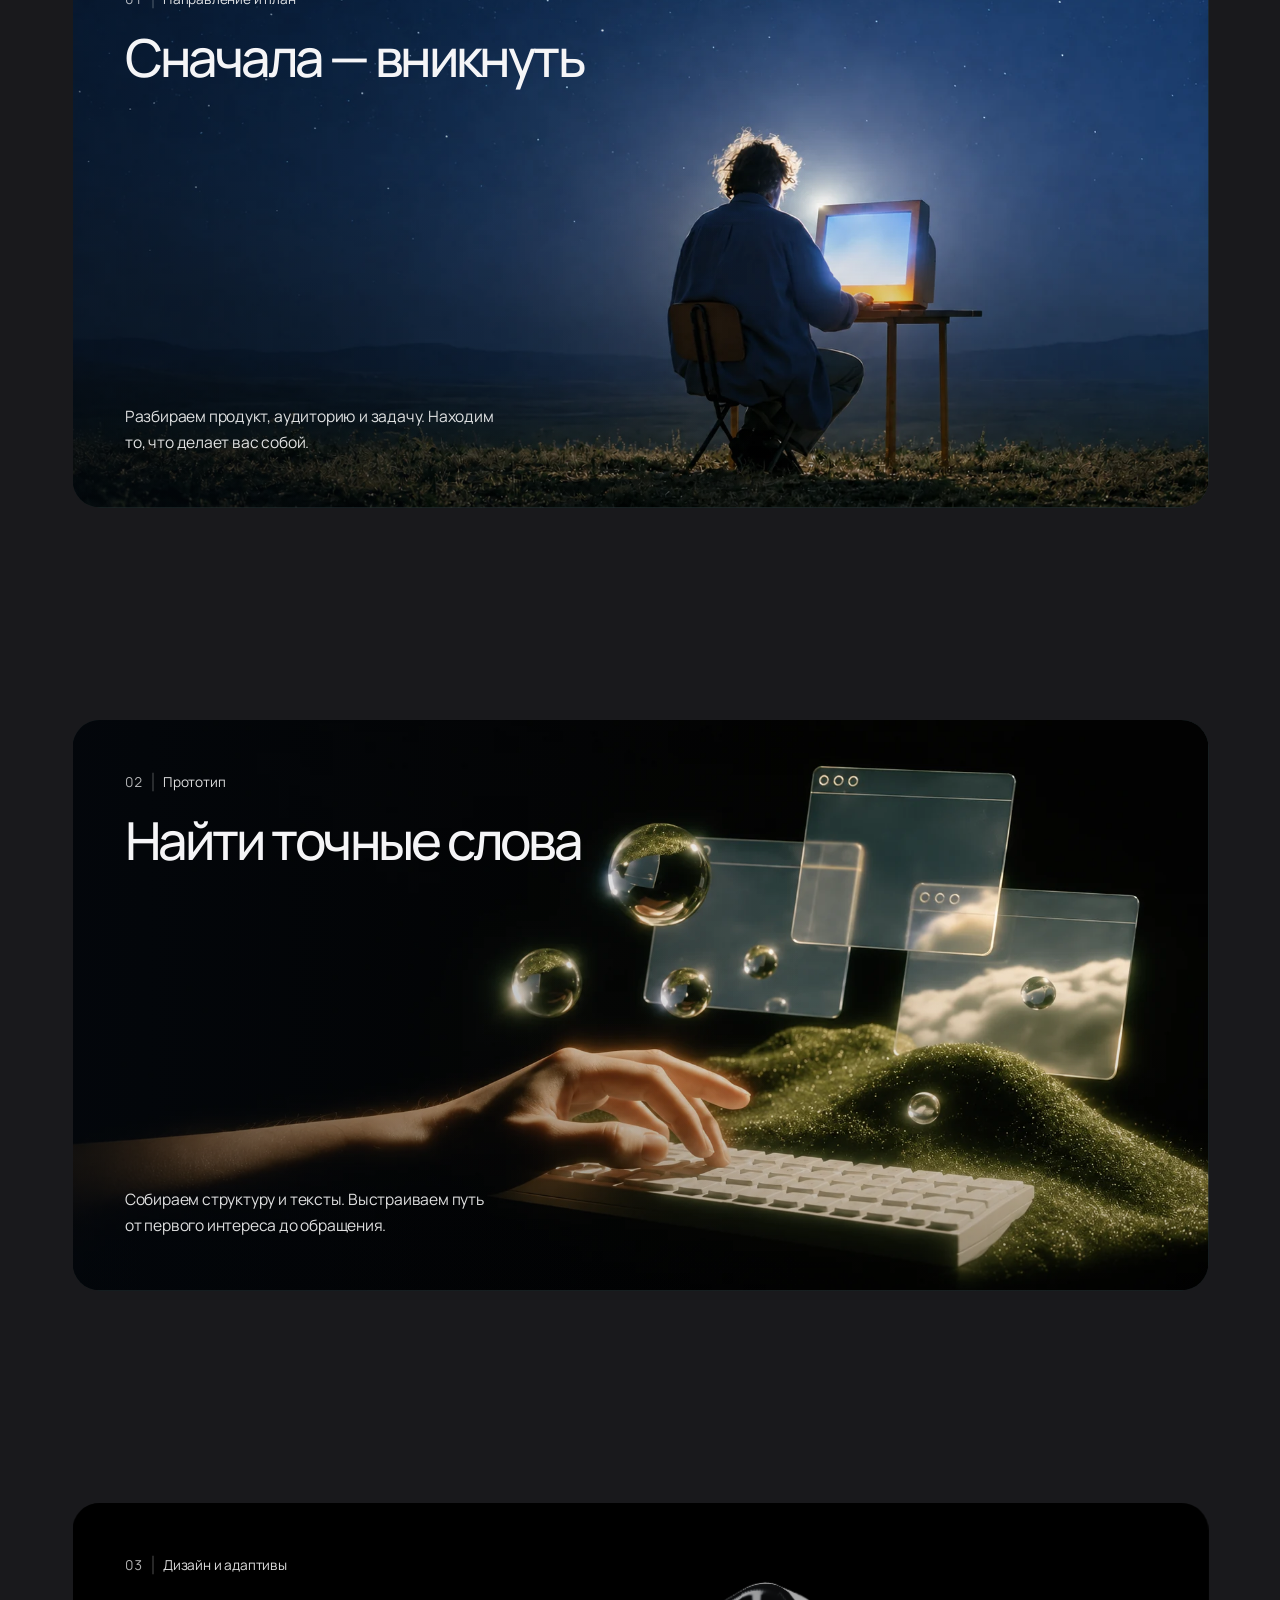
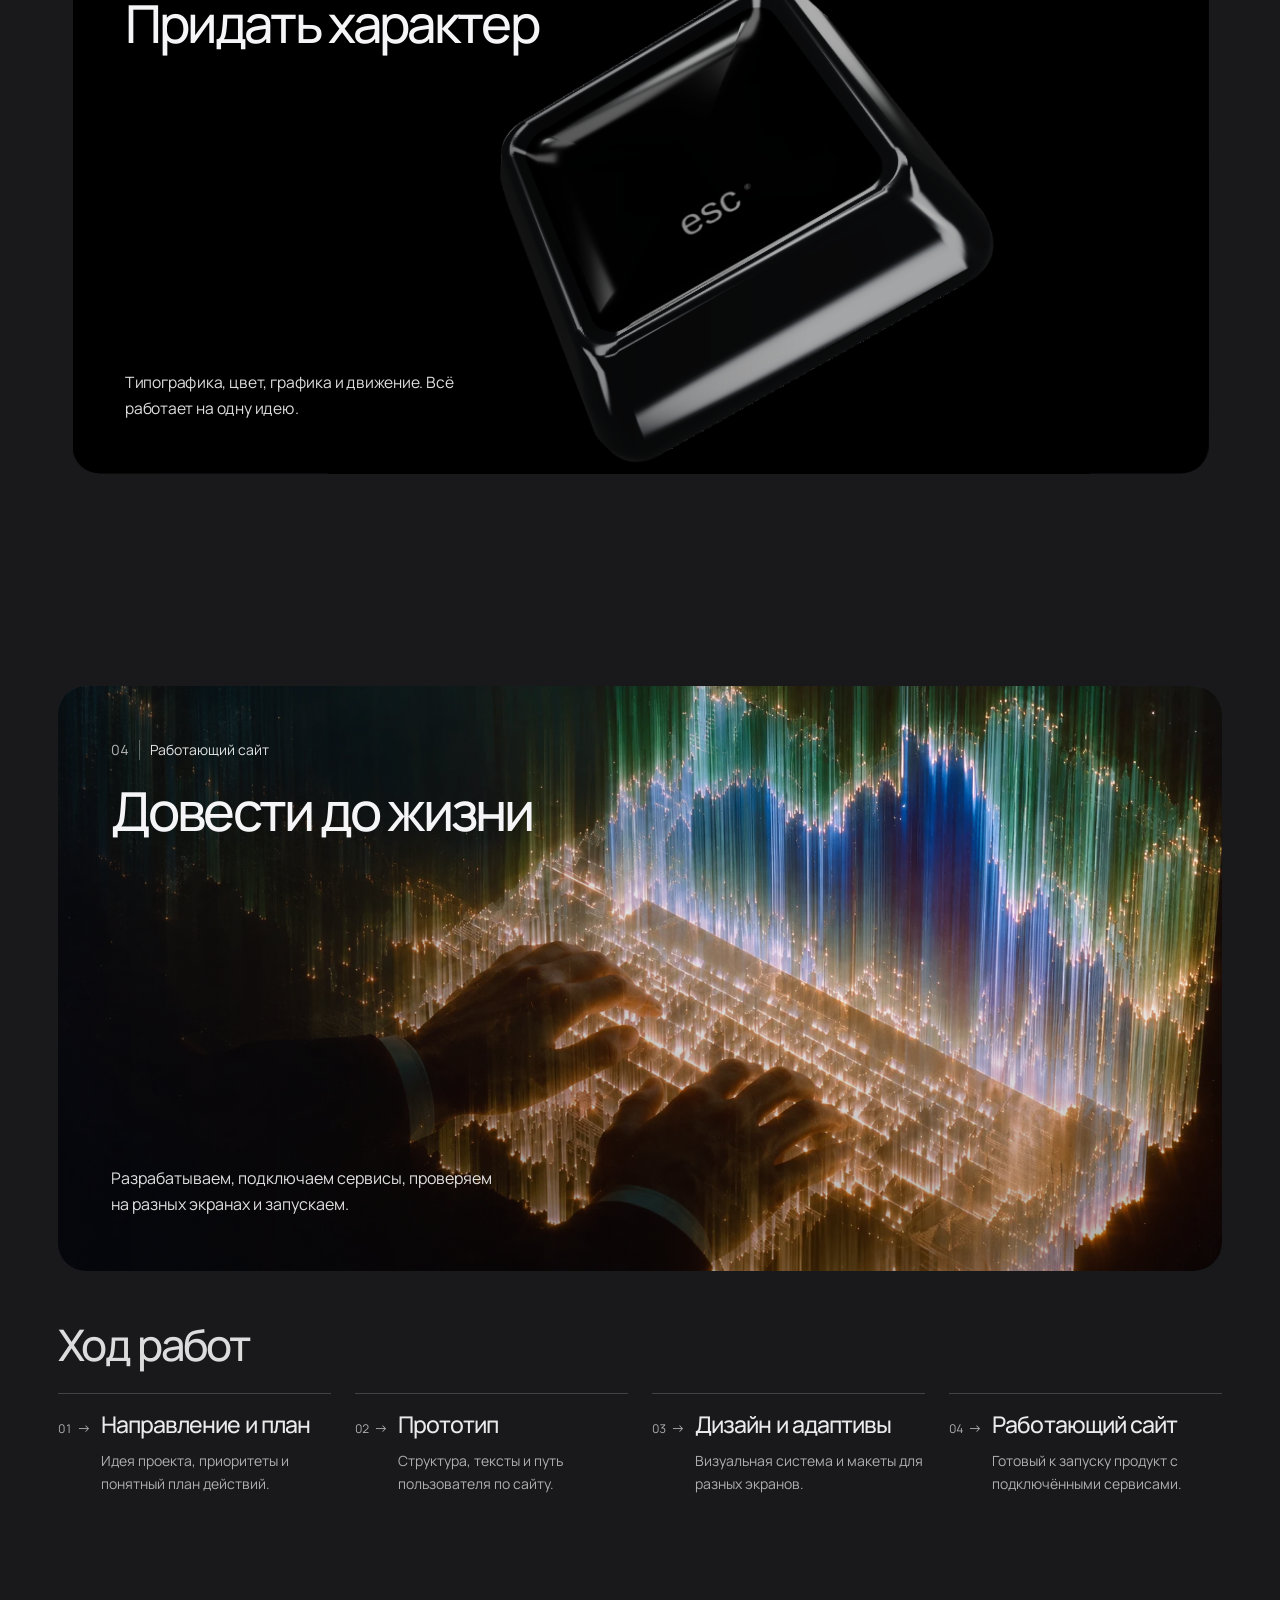
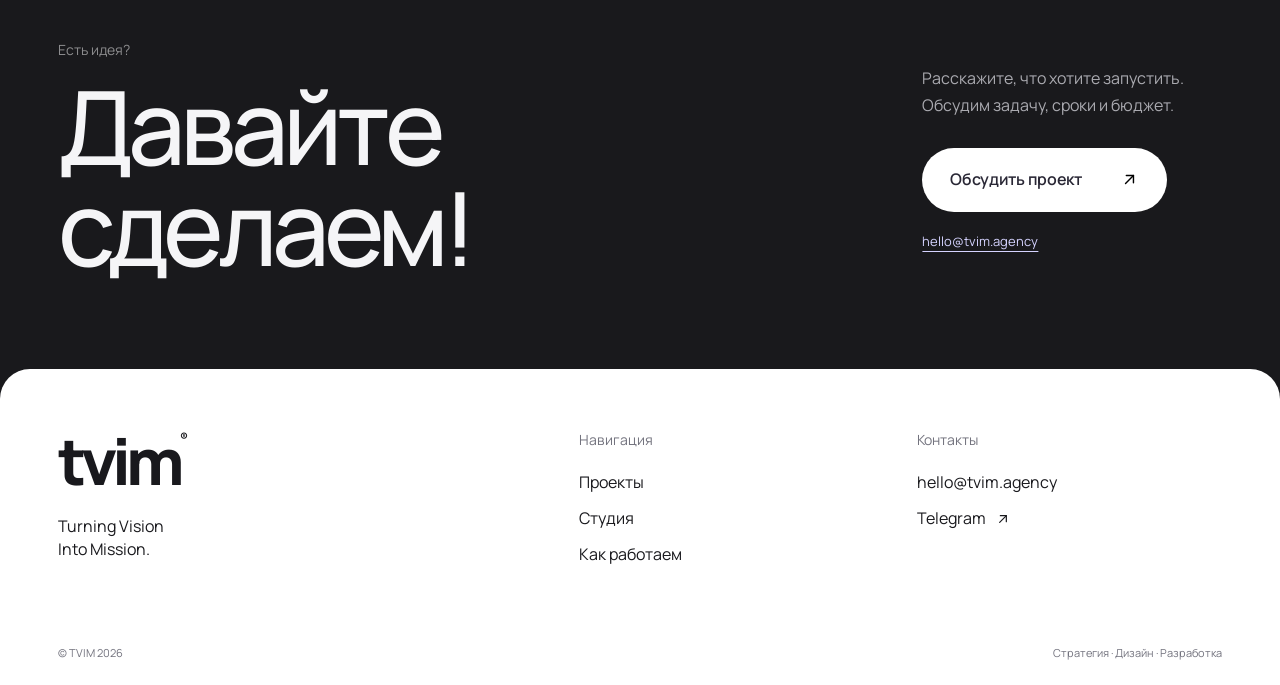
==== commit 42516cac: "Tighten work steps and remove contact artwork" ====
--- a/index.html
+++ b/index.html
@@ -1,5 +1,5 @@
 <!doctype html>
-<html lang="ru"><head><meta charset="utf-8"><meta name="viewport" content="width=device-width,initial-scale=1"><title>TVIM — сайты с характером</title><meta name="description" content="TVIM — дизайн и разработка сайтов, брендинг и digital-продукты. Избранные проекты студии."><meta name="theme-color" content="#f5f5f7"><link rel="icon" href="data:image/svg+xml,%3Csvg xmlns='http://www.w3.org/2000/svg' viewBox='0 0 32 32'%3E%3Crect width='32' height='32' rx='8' fill='%233a36ff'/%3E%3Cpath d='M6 9h20v4h-8v12h-4V13H6' fill='white'/%3E%3C/svg%3E"><link rel="stylesheet" href="loader.css?v=20261017-clean-v3"><script src="loader.js?v=20261017-intro-v1"></script><link rel="stylesheet" href="style.css?v=20261017-scroll-v6"><link rel="stylesheet" href="process-posters.css?v=20261017-covers-v1"><link rel="stylesheet" href="refinements.css?v=20261109-process-v10"><script type="importmap">{"imports":{"three":"./vendor/three.module.js"}}</script></head>
+<html lang="ru"><head><meta charset="utf-8"><meta name="viewport" content="width=device-width,initial-scale=1"><title>TVIM — сайты с характером</title><meta name="description" content="TVIM — дизайн и разработка сайтов, брендинг и digital-продукты. Избранные проекты студии."><meta name="theme-color" content="#f5f5f7"><link rel="icon" href="data:image/svg+xml,%3Csvg xmlns='http://www.w3.org/2000/svg' viewBox='0 0 32 32'%3E%3Crect width='32' height='32' rx='8' fill='%233a36ff'/%3E%3Cpath d='M6 9h20v4h-8v12h-4V13H6' fill='white'/%3E%3C/svg%3E"><link rel="stylesheet" href="loader.css?v=20261017-clean-v3"><script src="loader.js?v=20261017-intro-v1"></script><link rel="stylesheet" href="style.css?v=20261017-scroll-v6"><link rel="stylesheet" href="process-posters.css?v=20261017-covers-v1"><link rel="stylesheet" href="refinements.css?v=20261109-process-v11"><script type="importmap">{"imports":{"three":"./vendor/three.module.js"}}</script></head>
 <body><div class="site-loader" id="site-loader" aria-hidden="true"><div class="site-loader__logo">tvim<sup>®</sup></div><div class="site-loader__track"><span class="site-loader__bar"></span></div></div><a class="skip" href="#cases">К проектам</a>
 <header class="nav"><a href="#top" class="logo" aria-label="TVIM — главная">tvim<span>®</span></a><nav aria-label="Навигация"><a href="#cases" data-section="cases" class="nav-item" aria-label="Проекты" data-tip="Проекты"><span class="nav-icon"><svg class="icon icon-outline" aria-hidden="true" focusable="false"
   xmlns="http://www.w3.org/2000/svg"
@@ -390,25 +390,7 @@
 </svg></span></a></div><div class="service-art art-product" aria-hidden="true"><div class="product-window"><div class="product-sidebar">t.<i></i><i></i><i></i></div><div class="product-main"><span>Обзор проекта </span><strong>Всё под рукой.</strong><div class="product-chart"><i></i><i></i><i></i><i></i><i></i><i></i><i></i></div><div class="product-tiles"><span>Каталог</span><span>Сценарии</span><span>Интеграции</span></div></div></div></div></div></details></div></section>
 <section class="process process-gallery" id="process" aria-labelledby="process-title" data-header-theme="dark">
 <div class="process-heading"><h2 id="process-title">Хороший сайт<br>начинается <em>с разговора.</em></h2><p>На каждом этапе понятно, что делаем, зачем и что будет дальше.</p></div>
-<div class="process-posters"><article class="process-poster photo-listen" aria-labelledby="listen-title"><img class="process-photo" src="assets/process-listen.webp" alt="" loading="lazy" decoding="async"><div class="poster-caption"><div class="poster-heading"><span class="poster-outcome"><span>01</span>Направление и план</span><h3 id="listen-title">Сначала — вникнуть</h3></div><div class="poster-details"><p>Разбираем продукт, аудиторию и задачу. Находим то, что делает вас собой.</p></div></div></article><article class="process-poster photo-words" aria-labelledby="words-title"><img class="process-photo" src="assets/process-words.webp" alt="" loading="lazy" decoding="async"><div class="poster-caption"><div class="poster-heading"><span class="poster-outcome"><span>02</span>Прототип</span><h3 id="words-title">Найти точные слова</h3></div><div class="poster-details"><p>Собираем структуру и тексты. Выстраиваем путь от первого интереса до обращения.</p></div></div></article><article id="character-card" class="process-poster photo-character" aria-labelledby="character-title"><div class="keycap-scene" aria-hidden="true"><img class="keycap-fallback" src="assets/character-keycap.jpg" alt="" loading="lazy" decoding="async"><canvas class="keycap-canvas"></canvas></div><div class="poster-caption"><div class="poster-heading"><span class="poster-outcome"><span>03</span>Дизайн и адаптивы</span><h3 id="character-title">Придать характер</h3></div><div class="poster-details"><p>Типографика, цвет, графика и движение. Всё работает на одну идею.</p></div></div></article><article class="process-poster photo-launch" aria-labelledby="launch-title"><img class="process-photo" src="assets/process-launch.webp" alt="" loading="lazy" decoding="async"><div class="poster-caption"><div class="poster-heading"><span class="poster-outcome"><span>04</span>Работающий сайт</span><h3 id="launch-title">Довести до жизни</h3></div><div class="poster-details"><p>Разрабатываем, подключаем сервисы, проверяем на разных экранах и запускаем.</p></div></div></article></div><div class="process-summary" id="capabilities" aria-labelledby="capabilities-title"><h2 id="capabilities-title">Ход работы</h2><ol class="process-results" role="list"><li><h3>Направление и план</h3><p>Идея проекта, приоритеты и понятный план действий.</p></li><li><h3>Прототип</h3><p>Структура, тексты и путь пользователя по сайту.</p></li><li><h3>Дизайн и адаптивы</h3><p>Визуальная система и макеты для разных экранов.</p></li><li><h3>Работающий сайт</h3><p>Готовый к запуску продукт с подключёнными сервисами.</p></li></ol></div></section><section class="contact contact-action" id="contact" data-header-theme="dark">
-<svg class="contact-orbit" viewBox="0 0 720 560" aria-hidden="true" focusable="false">
-  <defs>
-    <linearGradient id="contact-orbit-ink" x1="0%" y1="100%" x2="100%" y2="0%">
-      <stop offset="0%" stop-color="#8079ff" stop-opacity="0"/>
-      <stop offset="55%" stop-color="#827aff" stop-opacity=".36"/>
-      <stop offset="100%" stop-color="#c9c5ff" stop-opacity=".6"/>
-    </linearGradient>
-  </defs>
-  <g fill="none" stroke="url(#contact-orbit-ink)" stroke-width="1.1">
-    <ellipse cx="360" cy="280" rx="324" ry="104" transform="rotate(-43 360 280)"/>
-    <ellipse cx="360" cy="280" rx="324" ry="109" transform="rotate(-35 360 280)"/>
-    <ellipse cx="360" cy="280" rx="324" ry="114" transform="rotate(-27 360 280)"/>
-    <ellipse cx="360" cy="280" rx="324" ry="119" transform="rotate(-19 360 280)"/>
-    <ellipse cx="360" cy="280" rx="324" ry="124" transform="rotate(-11 360 280)"/>
-    <ellipse cx="360" cy="280" rx="324" ry="129" transform="rotate(-3 360 280)"/>
-  </g>
-</svg>
-<div class="contact-title"><p class="eyebrow contact-intro">Есть идея?</p><h2>Давайте<br>сделаем!</h2></div><div class="contact-side"><p>Расскажите, что хотите запустить.<br>Обсудим задачу, сроки и бюджет.</p><a class="contact-button" href="https://t.me/danyamaltsev" target="_blank" rel="noopener">Обсудить проект <span class="arrow-motion" aria-hidden="true"><svg class="arrow arrow-first" aria-hidden="true" focusable="false"
+<div class="process-posters"><article class="process-poster photo-listen" aria-labelledby="listen-title"><img class="process-photo" src="assets/process-listen.webp" alt="" loading="lazy" decoding="async"><div class="poster-caption"><div class="poster-heading"><span class="poster-outcome"><span>01</span>Направление и план</span><h3 id="listen-title">Сначала — вникнуть</h3></div><div class="poster-details"><p>Разбираем продукт, аудиторию и задачу. Находим то, что делает вас собой.</p></div></div></article><article class="process-poster photo-words" aria-labelledby="words-title"><img class="process-photo" src="assets/process-words.webp" alt="" loading="lazy" decoding="async"><div class="poster-caption"><div class="poster-heading"><span class="poster-outcome"><span>02</span>Прототип</span><h3 id="words-title">Найти точные слова</h3></div><div class="poster-details"><p>Собираем структуру и тексты. Выстраиваем путь от первого интереса до обращения.</p></div></div></article><article id="character-card" class="process-poster photo-character" aria-labelledby="character-title"><div class="keycap-scene" aria-hidden="true"><img class="keycap-fallback" src="assets/character-keycap.jpg" alt="" loading="lazy" decoding="async"><canvas class="keycap-canvas"></canvas></div><div class="poster-caption"><div class="poster-heading"><span class="poster-outcome"><span>03</span>Дизайн и адаптивы</span><h3 id="character-title">Придать характер</h3></div><div class="poster-details"><p>Типографика, цвет, графика и движение. Всё работает на одну идею.</p></div></div></article><article class="process-poster photo-launch" aria-labelledby="launch-title"><img class="process-photo" src="assets/process-launch.webp" alt="" loading="lazy" decoding="async"><div class="poster-caption"><div class="poster-heading"><span class="poster-outcome"><span>04</span>Работающий сайт</span><h3 id="launch-title">Довести до жизни</h3></div><div class="poster-details"><p>Разрабатываем, подключаем сервисы, проверяем на разных экранах и запускаем.</p></div></div></article></div><div class="process-summary" id="capabilities" aria-labelledby="capabilities-title"><h2 id="capabilities-title">Ход работ</h2><ol class="process-results" role="list"><li><span class="result-index" aria-hidden="true">01 <span>→</span></span><div><h3>Направление и план</h3><p>Идея проекта, приоритеты и понятный план действий.</p></div></li><li><span class="result-index" aria-hidden="true">02 <span>→</span></span><div><h3>Прототип</h3><p>Структура, тексты и путь пользователя по сайту.</p></div></li><li><span class="result-index" aria-hidden="true">03 <span>→</span></span><div><h3>Дизайн и адаптивы</h3><p>Визуальная система и макеты для разных экранов.</p></div></li><li><span class="result-index" aria-hidden="true">04 <span>→</span></span><div><h3>Работающий сайт</h3><p>Готовый к запуску продукт с подключёнными сервисами.</p></div></li></ol></div></section><section class="contact contact-action" id="contact" data-header-theme="dark"><div class="contact-title"><p class="eyebrow contact-intro">Есть идея?</p><h2>Давайте<br>сделаем!</h2></div><div class="contact-side"><p>Расскажите, что хотите запустить.<br>Обсудим задачу, сроки и бюджет.</p><a class="contact-button" href="https://t.me/danyamaltsev" target="_blank" rel="noopener">Обсудить проект <span class="arrow-motion" aria-hidden="true"><svg class="arrow arrow-first" aria-hidden="true" focusable="false"
   xmlns="http://www.w3.org/2000/svg"
   width="24"
   height="24"
--- a/refinements.css
+++ b/refinements.css
@@ -84,42 +84,33 @@
 .poster-outcome>span{flex:none;padding-right:10px;border-right:1px solid #ffffff50;color:#ffffffb3;font-variant-numeric:tabular-nums}
 
 .process-gallery{padding-bottom:72px}
+.process-posters{padding-bottom:0}
+.process-summary{margin-top:clamp(34px,4vw,50px)}
 .process-summary h2{font-size:clamp(32px,3.4vw,52px);line-height:1.1;letter-spacing:-.05em;font-weight:500;color:#ffffffd9}
-.process-results{list-style:none;display:grid;grid-template-columns:repeat(4,minmax(0,1fr));gap:28px;margin:28px 0 0;padding:0}
-.process-results li{border-top:1px solid #ffffff2e;padding-top:16px;min-width:0}
+.process-results{list-style:none;display:grid;grid-template-columns:repeat(4,minmax(0,1fr));gap:24px;margin:24px 0 0;padding:0}
+.process-results li{
+ display:grid;
+ grid-template-columns:max-content minmax(0,1fr);
+ gap:10px;
+ align-items:baseline;
+ border-top:1px solid #ffffff2e;
+ padding-top:16px;
+}
+.result-index{font-size:12px;color:#ffffffa6;white-space:nowrap;font-variant-numeric:tabular-nums}
+.result-index span{margin-left:3px;font-size:14px}
 .process-results h3{font-size:clamp(20px,1.8vw,27px);font-weight:500;letter-spacing:-.04em;line-height:1.25;margin-bottom:10px;color:#ffffffe8}
 .process-results p{font-size:14px;color:#ffffffa6;line-height:1.65;max-width:270px}
 
 .contact.contact-action{
- position:relative;
- isolation:isolate;
- overflow:clip;
- background:radial-gradient(ellipse at 72% 66%,#312861 0,transparent 63%),#201d2c;
+ background:#19191c;
  color:#f5f5f7;
  border-radius:0;
  margin-top:0;
  padding-top:72px;
  padding-bottom:140px;
 }
-.contact-orbit{
- position:absolute;
- z-index:-1;
- pointer-events:none;
- width:clamp(580px,65vw,950px);
- height:auto;
- right:1%;
- top:54%;
- transform:translateY(-50%);
-}
-@media(prefers-reduced-motion:no-preference){
- .contact-orbit{animation:contact-orbit-drift 18s ease-in-out infinite alternate}
-}
-@keyframes contact-orbit-drift{
- from{transform:translateY(-50%) rotate(-4deg)}
- to{transform:translateY(-54%) rotate(5deg)}
-}
 .contact-action .contact-side>p{color:#aaaab0}
-@media(max-width:1000px){.process-results{grid-template-columns:repeat(2,minmax(0,1fr));gap:26px}}
+@media(max-width:1100px){.process-results{grid-template-columns:repeat(2,minmax(0,1fr));gap:26px}}
 @media(max-width:700px){
  .hero .scene{height:clamp(390px,110vw,600px);margin-top:12px}
  .hero-copy{z-index:6}
@@ -133,6 +124,5 @@
  .process-results h3{font-size:21px;margin-bottom:6px}
  .process-results p{font-size:13px}
  .contact.contact-action{padding-top:46px;padding-bottom:105px}
- .contact-orbit{width:128%;right:-33%;top:56%;opacity:.65}
 }
 @media(prefers-reduced-motion:reduce){.scroll-preview:is(.is-playing,:focus-visible) .site-reel img{animation:none}}
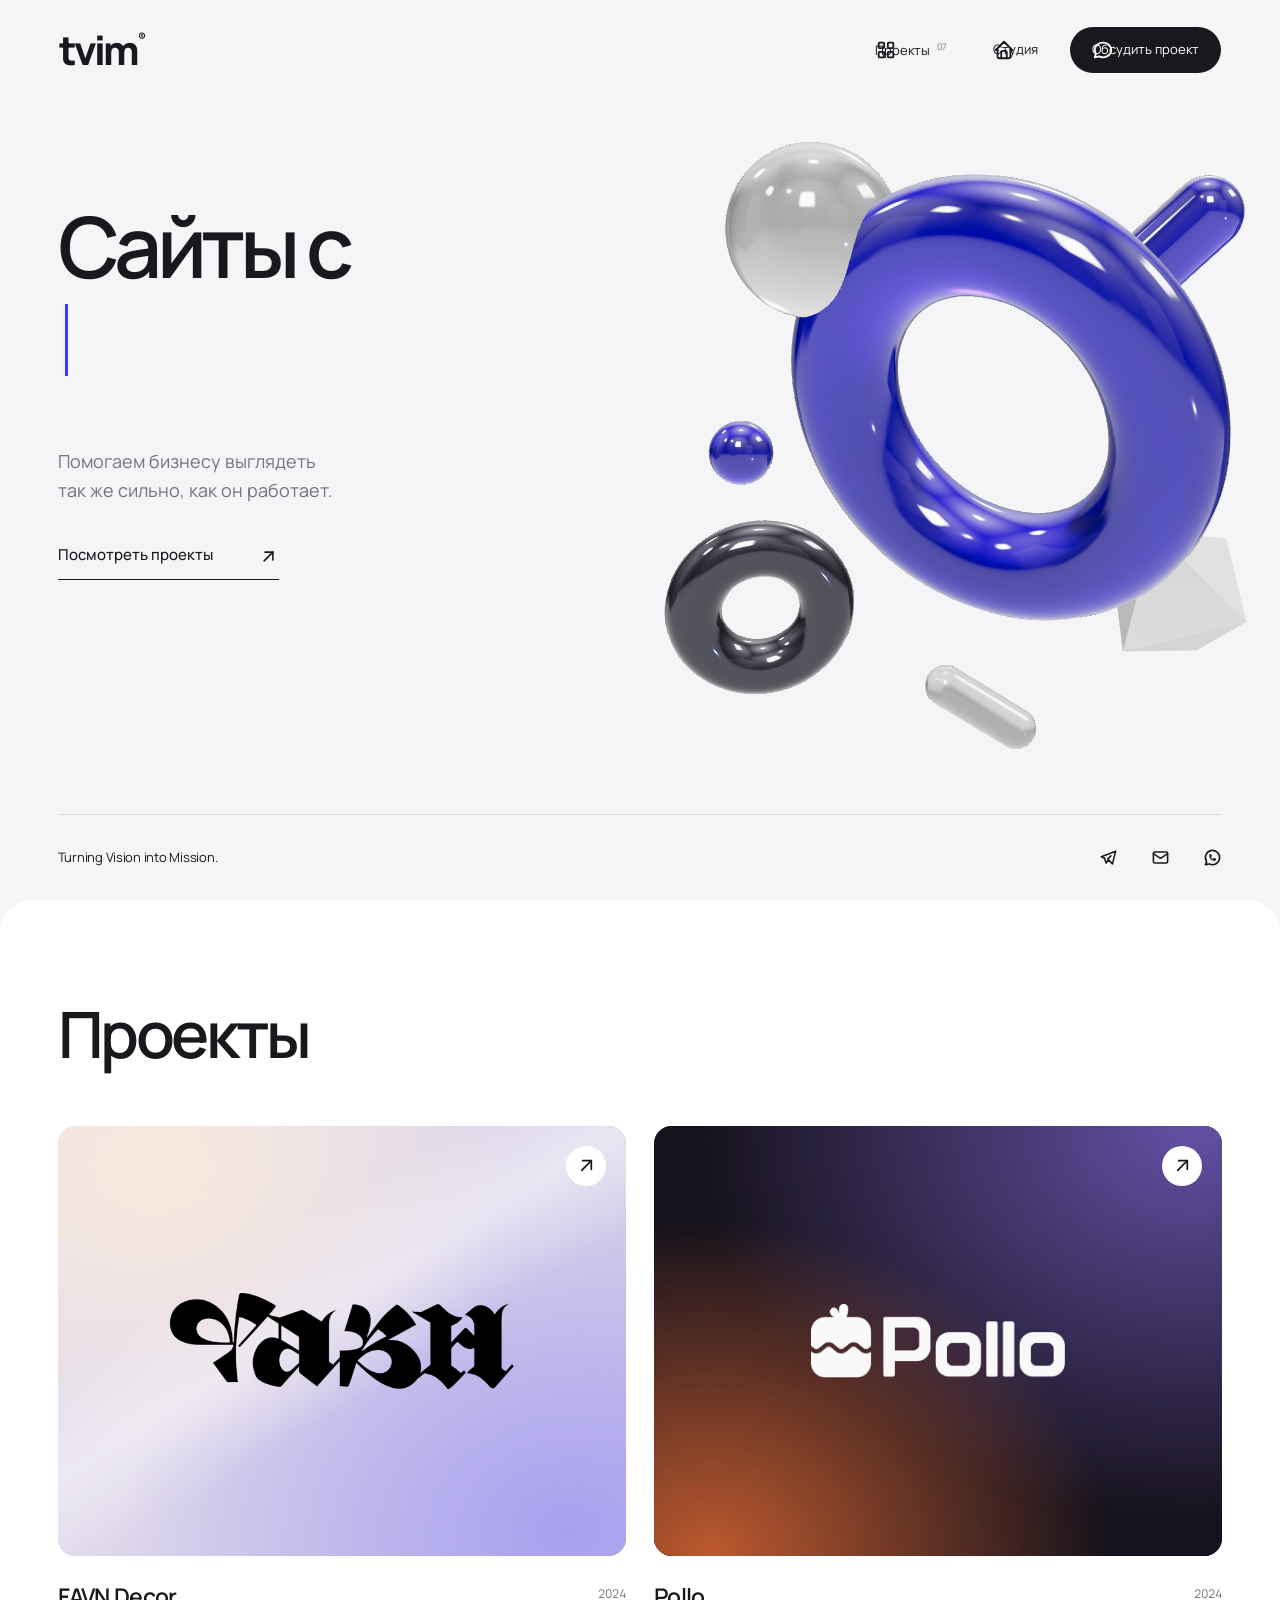
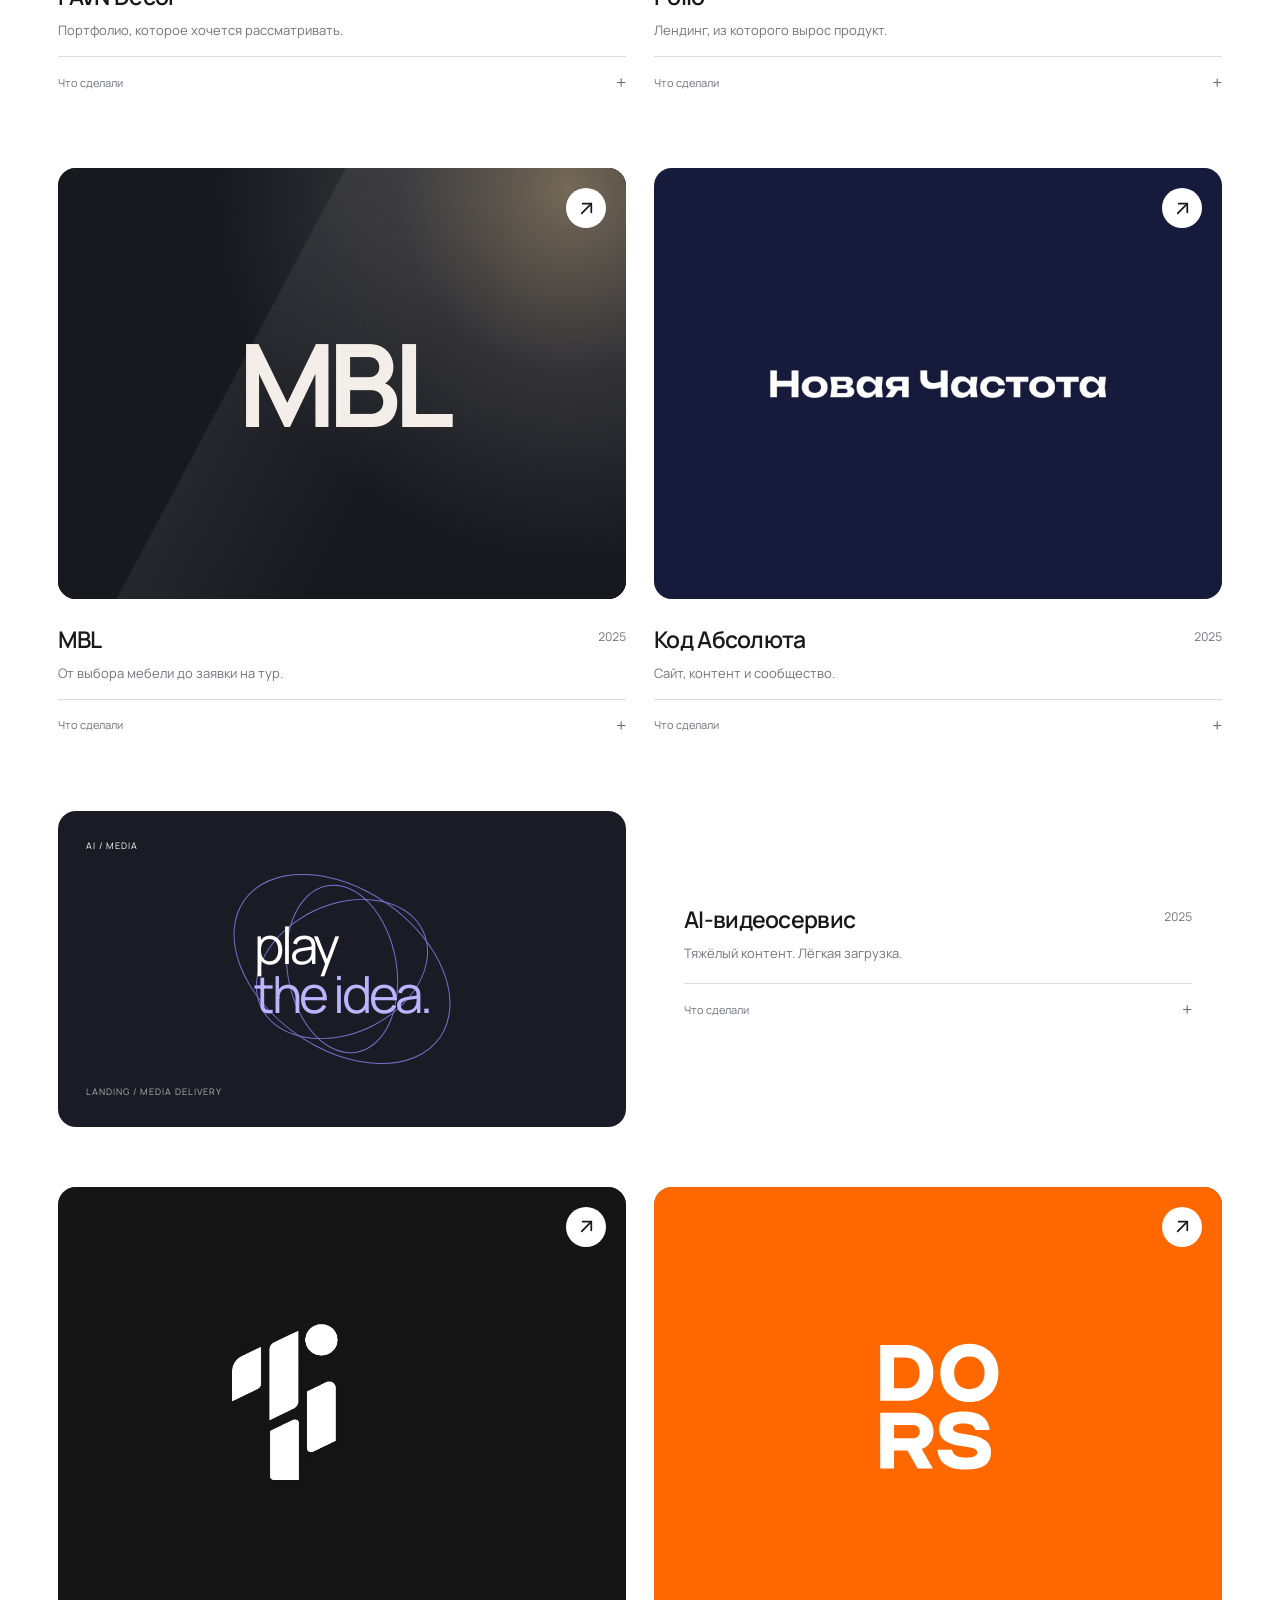
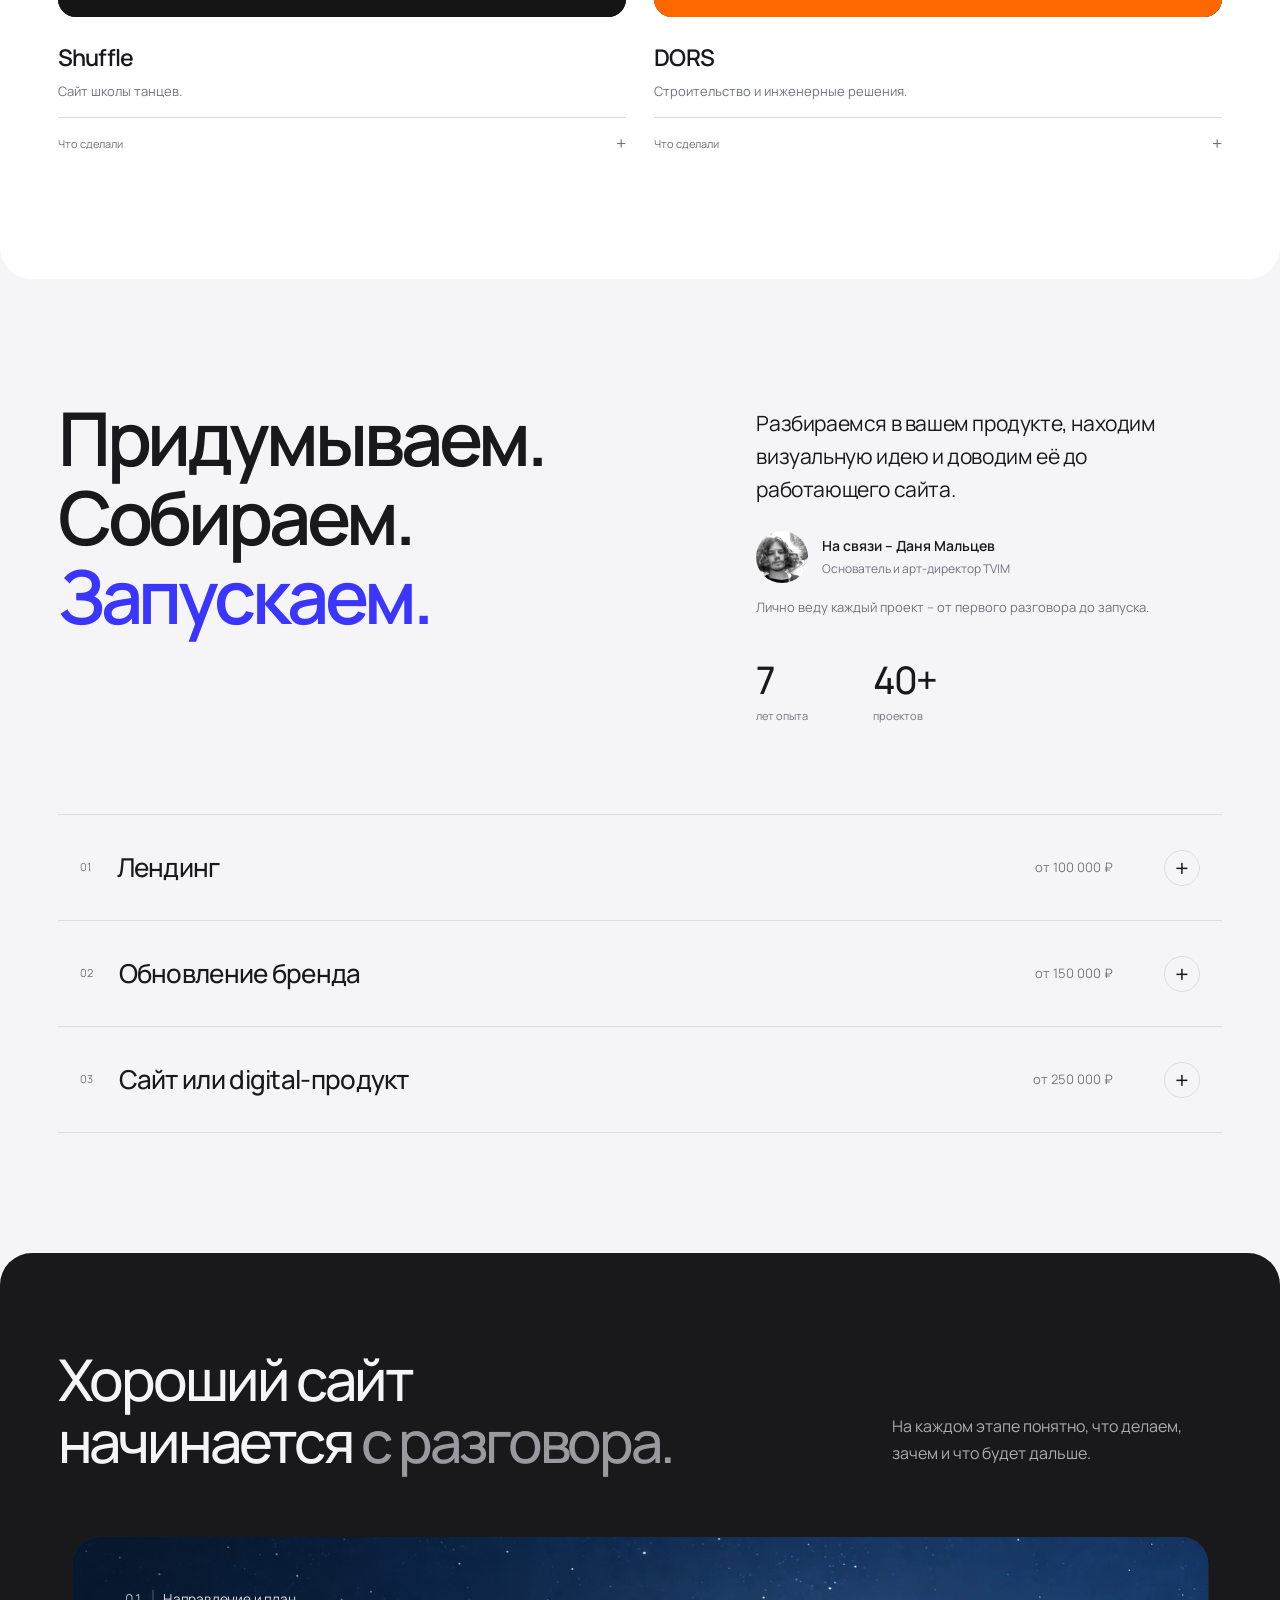
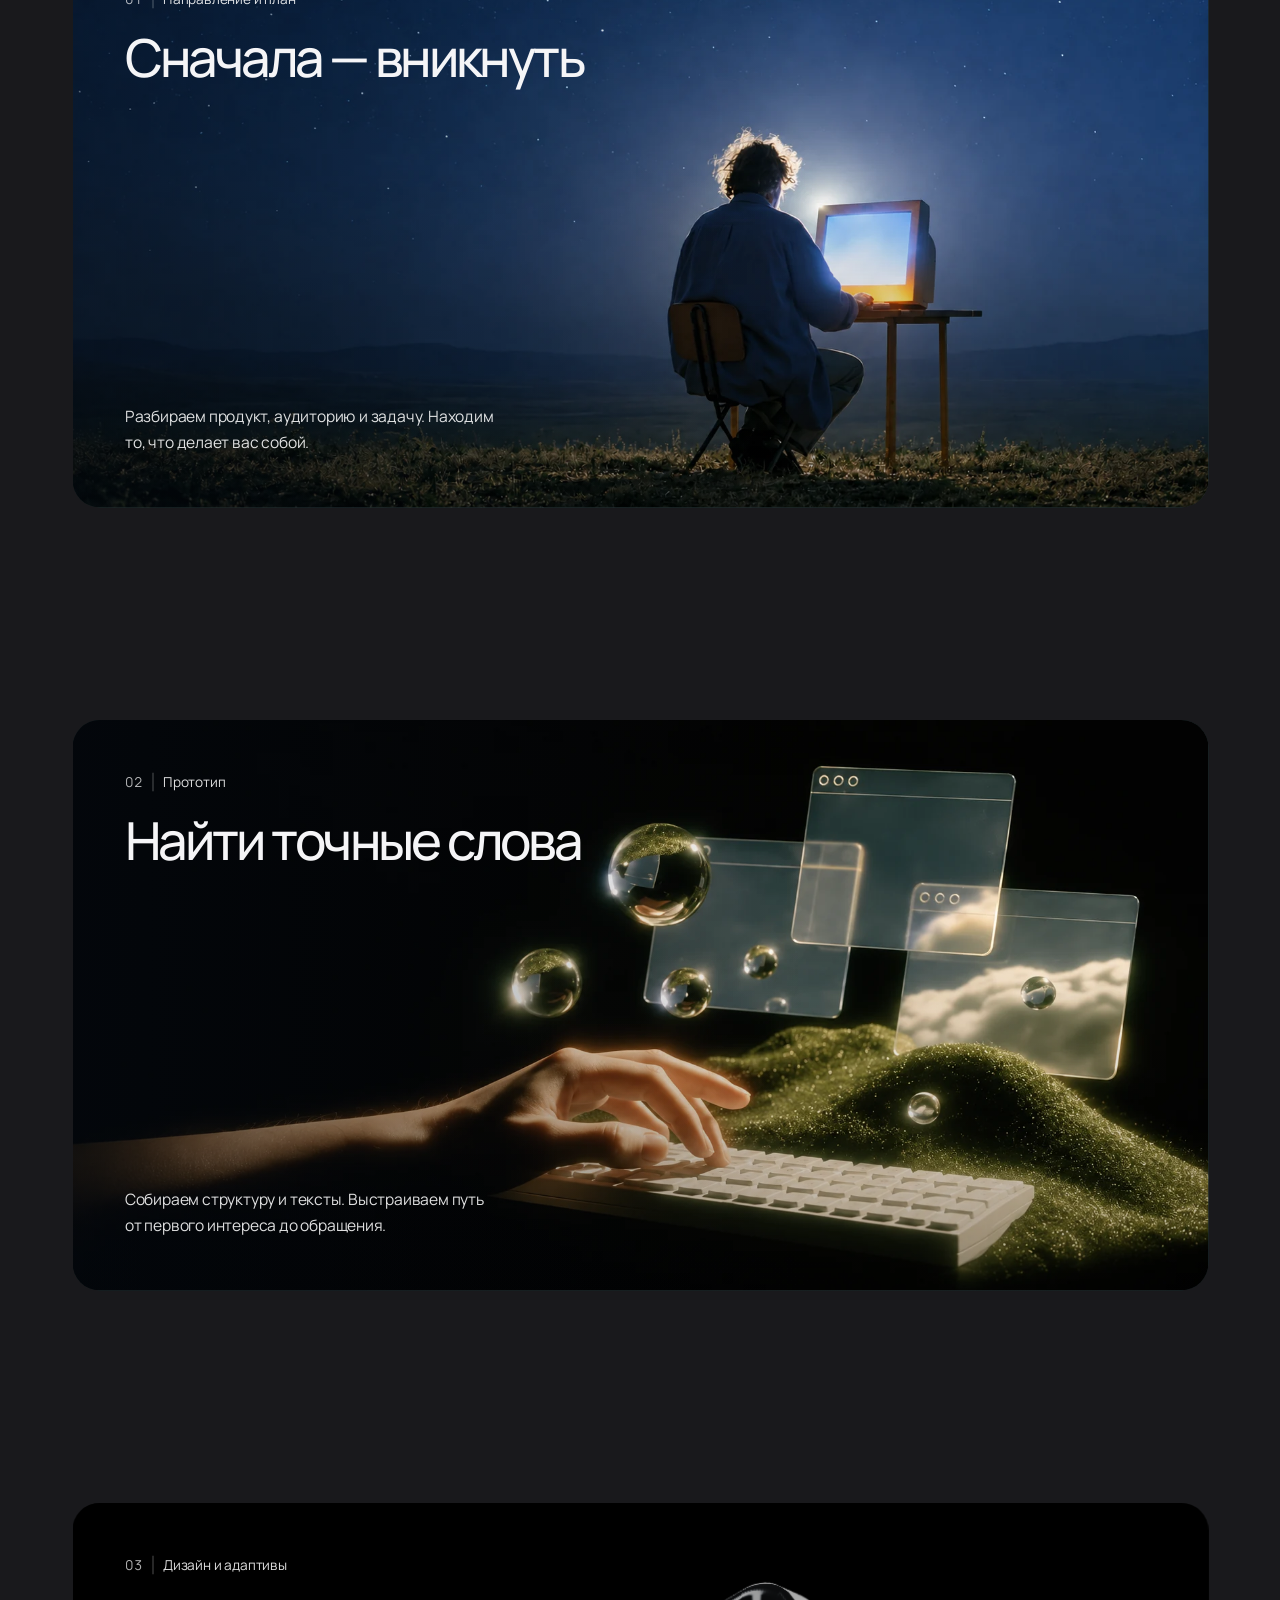
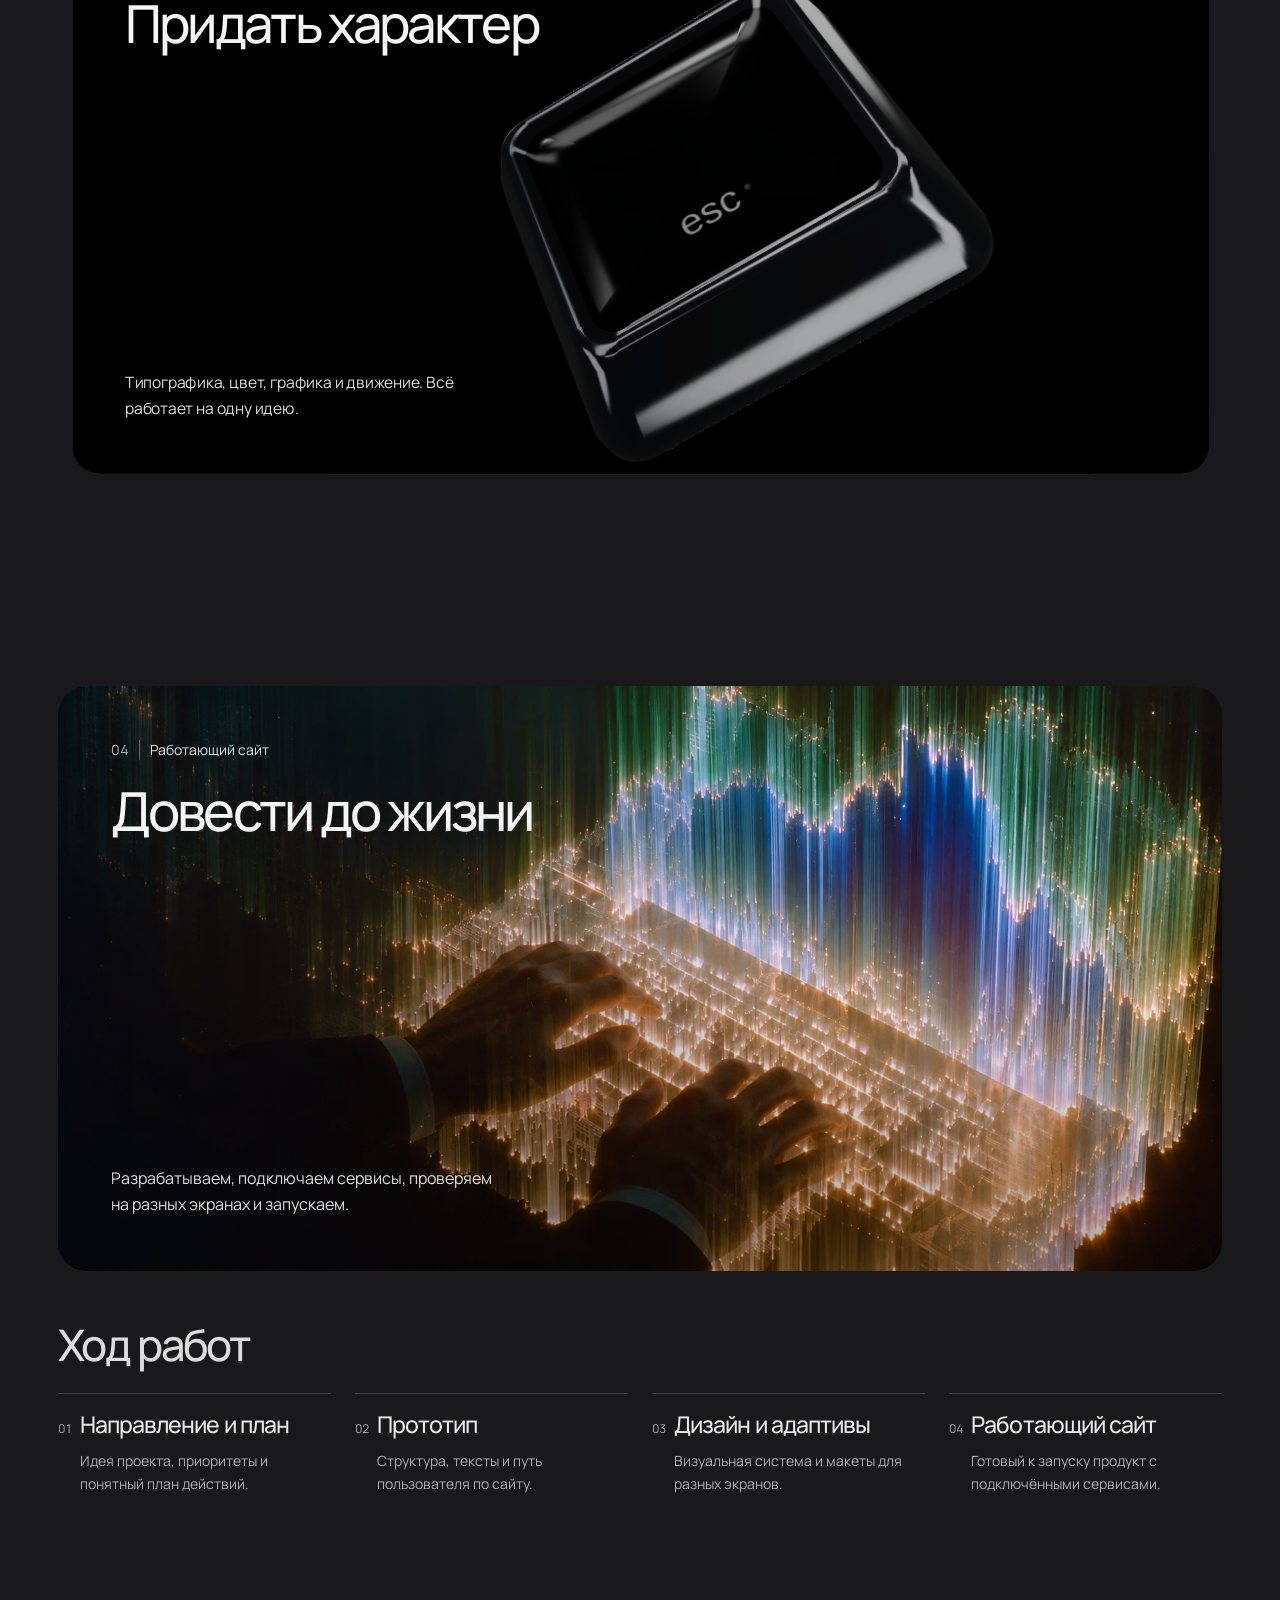
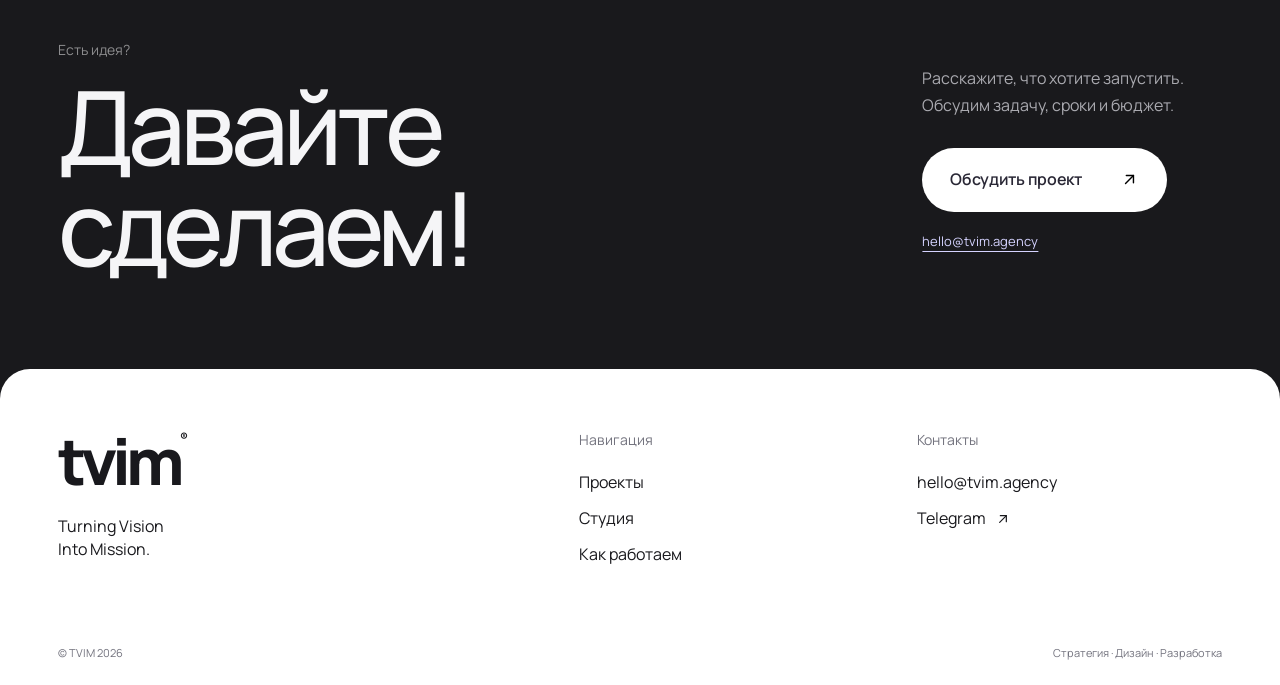
==== commit 51e4ea00: "Simplify step labels and shorten founder dashes" ====
--- a/index.html
+++ b/index.html
@@ -1,5 +1,5 @@
 <!doctype html>
-<html lang="ru"><head><meta charset="utf-8"><meta name="viewport" content="width=device-width,initial-scale=1"><title>TVIM — сайты с характером</title><meta name="description" content="TVIM — дизайн и разработка сайтов, брендинг и digital-продукты. Избранные проекты студии."><meta name="theme-color" content="#f5f5f7"><link rel="icon" href="data:image/svg+xml,%3Csvg xmlns='http://www.w3.org/2000/svg' viewBox='0 0 32 32'%3E%3Crect width='32' height='32' rx='8' fill='%233a36ff'/%3E%3Cpath d='M6 9h20v4h-8v12h-4V13H6' fill='white'/%3E%3C/svg%3E"><link rel="stylesheet" href="loader.css?v=20261017-clean-v3"><script src="loader.js?v=20261017-intro-v1"></script><link rel="stylesheet" href="style.css?v=20261017-scroll-v6"><link rel="stylesheet" href="process-posters.css?v=20261017-covers-v1"><link rel="stylesheet" href="refinements.css?v=20261109-process-v11"><script type="importmap">{"imports":{"three":"./vendor/three.module.js"}}</script></head>
+<html lang="ru"><head><meta charset="utf-8"><meta name="viewport" content="width=device-width,initial-scale=1"><title>TVIM — сайты с характером</title><meta name="description" content="TVIM — дизайн и разработка сайтов, брендинг и digital-продукты. Избранные проекты студии."><meta name="theme-color" content="#f5f5f7"><link rel="icon" href="data:image/svg+xml,%3Csvg xmlns='http://www.w3.org/2000/svg' viewBox='0 0 32 32'%3E%3Crect width='32' height='32' rx='8' fill='%233a36ff'/%3E%3Cpath d='M6 9h20v4h-8v12h-4V13H6' fill='white'/%3E%3C/svg%3E"><link rel="stylesheet" href="loader.css?v=20261017-clean-v3"><script src="loader.js?v=20261017-intro-v1"></script><link rel="stylesheet" href="style.css?v=20261017-scroll-v6"><link rel="stylesheet" href="process-posters.css?v=20261017-covers-v1"><link rel="stylesheet" href="refinements.css?v=20261109-process-v12"><script type="importmap">{"imports":{"three":"./vendor/three.module.js"}}</script></head>
 <body><div class="site-loader" id="site-loader" aria-hidden="true"><div class="site-loader__logo">tvim<sup>®</sup></div><div class="site-loader__track"><span class="site-loader__bar"></span></div></div><a class="skip" href="#cases">К проектам</a>
 <header class="nav"><a href="#top" class="logo" aria-label="TVIM — главная">tvim<span>®</span></a><nav aria-label="Навигация"><a href="#cases" data-section="cases" class="nav-item" aria-label="Проекты" data-tip="Проекты"><span class="nav-icon"><svg class="icon icon-outline" aria-hidden="true" focusable="false"
   xmlns="http://www.w3.org/2000/svg"
@@ -308,7 +308,7 @@
   <path d="M8 7l9 0l0 9" />
 </svg></span></span></a><div class="project-caption"><div><h3>DORS</h3><p>Строительство и инженерные решения.</p></div></div><details><summary>Что сделали <span>+</span></summary><p>Сайт строительной компании: проекты, направления работы и заявка на обсуждение задачи. В превью — главная страница.</p></details></article></div>
 </section>
-<section class="studio" id="studio"><div class="studio-main"><h2>Придумываем.<br>Собираем.<br><em>Запускаем.</em></h2><div class="studio-copy"><p>Разбираемся в вашем продукте, находим визуальную идею и доводим её до работающего сайта.</p><div class="founder-signature"><img class="founder-avatar" src="assets/danya-maltsev.jpg" width="52" height="52" alt="Даня Мальцев" loading="lazy" decoding="async"><div><p class="founder-name">На связи — Даня Мальцев</p><p class="founder-role">Основатель и арт-директор TVIM</p></div></div><p class="founder-note">Лично веду каждый проект — от первого разговора до запуска.</p><div class="studio-proof"><span><strong>7</strong>лет опыта</span><span><strong>40+</strong>проектов</span></div></div></div>
+<section class="studio" id="studio"><div class="studio-main"><h2>Придумываем.<br>Собираем.<br><em>Запускаем.</em></h2><div class="studio-copy"><p>Разбираемся в вашем продукте, находим визуальную идею и доводим её до работающего сайта.</p><div class="founder-signature"><img class="founder-avatar" src="assets/danya-maltsev.jpg" width="52" height="52" alt="Даня Мальцев" loading="lazy" decoding="async"><div><p class="founder-name">На связи – Даня Мальцев</p><p class="founder-role">Основатель и арт-директор TVIM</p></div></div><p class="founder-note">Лично веду каждый проект – от первого разговора до запуска.</p><div class="studio-proof"><span><strong>7</strong>лет опыта</span><span><strong>40+</strong>проектов</span></div></div></div>
 <div class="services" id="offers"><details><summary><span class="service-index">01</span><h3>Лендинг</h3><span class="service-price">от 100 000 ₽</span><span>+</span></summary><div class="service-content"><div class="service-description"><h4 class="service-kicker">Смысл → дизайн → запуск</h4><p>Структура, тексты, индивидуальный дизайн, адаптив и запуск. Спринт за 7 дней — при согласованном объёме, готовом продукте и одном человеке, принимающем решения.</p><a class="service-action" href="https://t.me/danyamaltsev" target="_blank" rel="noopener">Обсудить лендинг<span class="arrow-motion" aria-hidden="true"><svg class="arrow arrow-first" aria-hidden="true" focusable="false"
   xmlns="http://www.w3.org/2000/svg"
   width="24"
@@ -390,7 +390,7 @@
 </svg></span></a></div><div class="service-art art-product" aria-hidden="true"><div class="product-window"><div class="product-sidebar">t.<i></i><i></i><i></i></div><div class="product-main"><span>Обзор проекта </span><strong>Всё под рукой.</strong><div class="product-chart"><i></i><i></i><i></i><i></i><i></i><i></i><i></i></div><div class="product-tiles"><span>Каталог</span><span>Сценарии</span><span>Интеграции</span></div></div></div></div></div></details></div></section>
 <section class="process process-gallery" id="process" aria-labelledby="process-title" data-header-theme="dark">
 <div class="process-heading"><h2 id="process-title">Хороший сайт<br>начинается <em>с разговора.</em></h2><p>На каждом этапе понятно, что делаем, зачем и что будет дальше.</p></div>
-<div class="process-posters"><article class="process-poster photo-listen" aria-labelledby="listen-title"><img class="process-photo" src="assets/process-listen.webp" alt="" loading="lazy" decoding="async"><div class="poster-caption"><div class="poster-heading"><span class="poster-outcome"><span>01</span>Направление и план</span><h3 id="listen-title">Сначала — вникнуть</h3></div><div class="poster-details"><p>Разбираем продукт, аудиторию и задачу. Находим то, что делает вас собой.</p></div></div></article><article class="process-poster photo-words" aria-labelledby="words-title"><img class="process-photo" src="assets/process-words.webp" alt="" loading="lazy" decoding="async"><div class="poster-caption"><div class="poster-heading"><span class="poster-outcome"><span>02</span>Прототип</span><h3 id="words-title">Найти точные слова</h3></div><div class="poster-details"><p>Собираем структуру и тексты. Выстраиваем путь от первого интереса до обращения.</p></div></div></article><article id="character-card" class="process-poster photo-character" aria-labelledby="character-title"><div class="keycap-scene" aria-hidden="true"><img class="keycap-fallback" src="assets/character-keycap.jpg" alt="" loading="lazy" decoding="async"><canvas class="keycap-canvas"></canvas></div><div class="poster-caption"><div class="poster-heading"><span class="poster-outcome"><span>03</span>Дизайн и адаптивы</span><h3 id="character-title">Придать характер</h3></div><div class="poster-details"><p>Типографика, цвет, графика и движение. Всё работает на одну идею.</p></div></div></article><article class="process-poster photo-launch" aria-labelledby="launch-title"><img class="process-photo" src="assets/process-launch.webp" alt="" loading="lazy" decoding="async"><div class="poster-caption"><div class="poster-heading"><span class="poster-outcome"><span>04</span>Работающий сайт</span><h3 id="launch-title">Довести до жизни</h3></div><div class="poster-details"><p>Разрабатываем, подключаем сервисы, проверяем на разных экранах и запускаем.</p></div></div></article></div><div class="process-summary" id="capabilities" aria-labelledby="capabilities-title"><h2 id="capabilities-title">Ход работ</h2><ol class="process-results" role="list"><li><span class="result-index" aria-hidden="true">01 <span>→</span></span><div><h3>Направление и план</h3><p>Идея проекта, приоритеты и понятный план действий.</p></div></li><li><span class="result-index" aria-hidden="true">02 <span>→</span></span><div><h3>Прототип</h3><p>Структура, тексты и путь пользователя по сайту.</p></div></li><li><span class="result-index" aria-hidden="true">03 <span>→</span></span><div><h3>Дизайн и адаптивы</h3><p>Визуальная система и макеты для разных экранов.</p></div></li><li><span class="result-index" aria-hidden="true">04 <span>→</span></span><div><h3>Работающий сайт</h3><p>Готовый к запуску продукт с подключёнными сервисами.</p></div></li></ol></div></section><section class="contact contact-action" id="contact" data-header-theme="dark"><div class="contact-title"><p class="eyebrow contact-intro">Есть идея?</p><h2>Давайте<br>сделаем!</h2></div><div class="contact-side"><p>Расскажите, что хотите запустить.<br>Обсудим задачу, сроки и бюджет.</p><a class="contact-button" href="https://t.me/danyamaltsev" target="_blank" rel="noopener">Обсудить проект <span class="arrow-motion" aria-hidden="true"><svg class="arrow arrow-first" aria-hidden="true" focusable="false"
+<div class="process-posters"><article class="process-poster photo-listen" aria-labelledby="listen-title"><img class="process-photo" src="assets/process-listen.webp" alt="" loading="lazy" decoding="async"><div class="poster-caption"><div class="poster-heading"><span class="poster-outcome"><span>01</span>Направление и план</span><h3 id="listen-title">Сначала — вникнуть</h3></div><div class="poster-details"><p>Разбираем продукт, аудиторию и задачу. Находим то, что делает вас собой.</p></div></div></article><article class="process-poster photo-words" aria-labelledby="words-title"><img class="process-photo" src="assets/process-words.webp" alt="" loading="lazy" decoding="async"><div class="poster-caption"><div class="poster-heading"><span class="poster-outcome"><span>02</span>Прототип</span><h3 id="words-title">Найти точные слова</h3></div><div class="poster-details"><p>Собираем структуру и тексты. Выстраиваем путь от первого интереса до обращения.</p></div></div></article><article id="character-card" class="process-poster photo-character" aria-labelledby="character-title"><div class="keycap-scene" aria-hidden="true"><img class="keycap-fallback" src="assets/character-keycap.jpg" alt="" loading="lazy" decoding="async"><canvas class="keycap-canvas"></canvas></div><div class="poster-caption"><div class="poster-heading"><span class="poster-outcome"><span>03</span>Дизайн и адаптивы</span><h3 id="character-title">Придать характер</h3></div><div class="poster-details"><p>Типографика, цвет, графика и движение. Всё работает на одну идею.</p></div></div></article><article class="process-poster photo-launch" aria-labelledby="launch-title"><img class="process-photo" src="assets/process-launch.webp" alt="" loading="lazy" decoding="async"><div class="poster-caption"><div class="poster-heading"><span class="poster-outcome"><span>04</span>Работающий сайт</span><h3 id="launch-title">Довести до жизни</h3></div><div class="poster-details"><p>Разрабатываем, подключаем сервисы, проверяем на разных экранах и запускаем.</p></div></div></article></div><div class="process-summary" id="capabilities" aria-labelledby="capabilities-title"><h2 id="capabilities-title">Ход работ</h2><ol class="process-results" role="list"><li><span class="result-index" aria-hidden="true">01</span><div><h3>Направление и план</h3><p>Идея проекта, приоритеты и понятный план действий.</p></div></li><li><span class="result-index" aria-hidden="true">02</span><div><h3>Прототип</h3><p>Структура, тексты и путь пользователя по сайту.</p></div></li><li><span class="result-index" aria-hidden="true">03</span><div><h3>Дизайн и адаптивы</h3><p>Визуальная система и макеты для разных экранов.</p></div></li><li><span class="result-index" aria-hidden="true">04</span><div><h3>Работающий сайт</h3><p>Готовый к запуску продукт с подключёнными сервисами.</p></div></li></ol></div></section><section class="contact contact-action" id="contact" data-header-theme="dark"><div class="contact-title"><p class="eyebrow contact-intro">Есть идея?</p><h2>Давайте<br>сделаем!</h2></div><div class="contact-side"><p>Расскажите, что хотите запустить.<br>Обсудим задачу, сроки и бюджет.</p><a class="contact-button" href="https://t.me/danyamaltsev" target="_blank" rel="noopener">Обсудить проект <span class="arrow-motion" aria-hidden="true"><svg class="arrow arrow-first" aria-hidden="true" focusable="false"
   xmlns="http://www.w3.org/2000/svg"
   width="24"
   height="24"
--- a/refinements.css
+++ b/refinements.css
@@ -91,13 +91,12 @@
 .process-results li{
  display:grid;
  grid-template-columns:max-content minmax(0,1fr);
- gap:10px;
+ gap:8px;
  align-items:baseline;
  border-top:1px solid #ffffff2e;
  padding-top:16px;
 }
 .result-index{font-size:12px;color:#ffffffa6;white-space:nowrap;font-variant-numeric:tabular-nums}
-.result-index span{margin-left:3px;font-size:14px}
 .process-results h3{font-size:clamp(20px,1.8vw,27px);font-weight:500;letter-spacing:-.04em;line-height:1.25;margin-bottom:10px;color:#ffffffe8}
 .process-results p{font-size:14px;color:#ffffffa6;line-height:1.65;max-width:270px}
 
